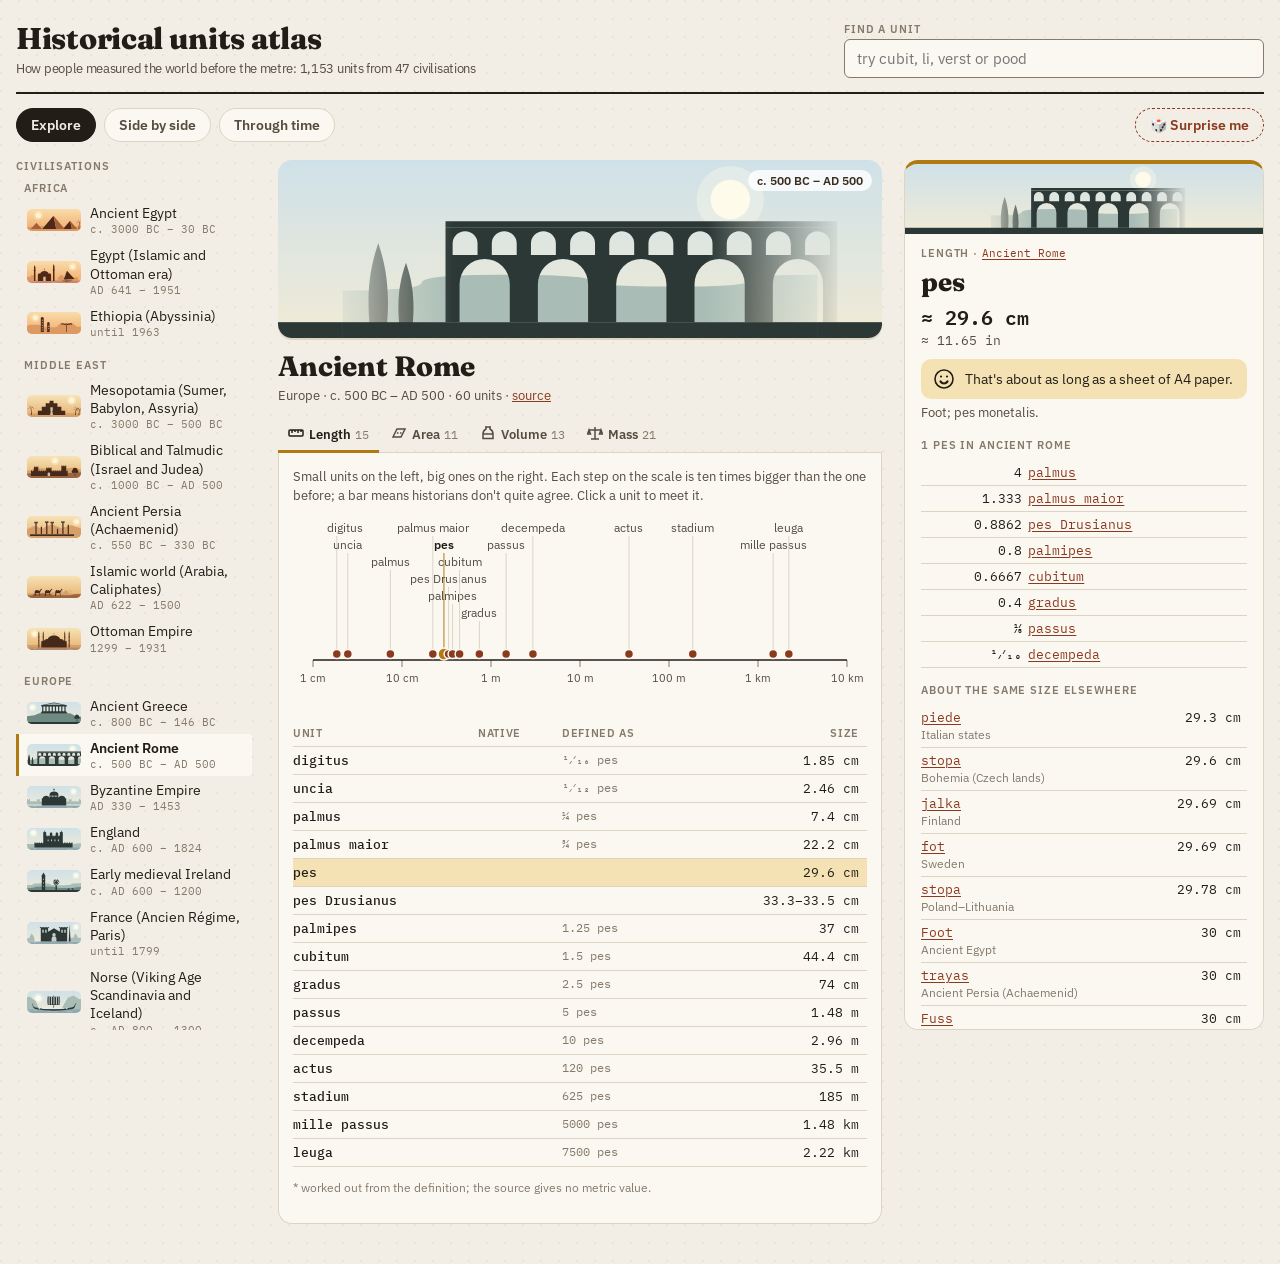
==== index.html @ 3087942d "Initial" ====
<!doctype html>
<html lang="en">
<head>
<meta charset="utf-8">
<meta name="viewport" content="width=device-width, initial-scale=1, viewport-fit=cover">
<title>Historical Units Atlas</title>
<link rel="preconnect" href="https://fonts.googleapis.com">
<link rel="stylesheet" href="https://fonts.googleapis.com/css2?family=IBM+Plex+Mono:wght@400;500&family=IBM+Plex+Sans:wght@400;500;600&family=IBM+Plex+Serif:ital,wght@0,500;0,600;1,400&family=Fraunces:opsz,wght@9..144,600;9..144,800&family=Noto+Sans+Cuneiform&family=Noto+Sans+Old+Persian&family=Noto+Sans+Coptic&display=swap">
<style>
/* A surveyor's ledger: civilisations on the left, their measures in the middle, one measure on the right. */
:root {
  --paper: #f2eee5;      /* ledger paper */
  --sheet: #fbf8f2;
  --ink: #221d17;
  --ink-2: #554c40;
  --ink-3: #857a6b;
  --rule: #ddd4c4;
  --accent: #8c3a1f;     /* iron-gall red-brown for links and dots */
  --accent-soft: #f2dfd3;
  --gold: #b07a12;       /* selection */
  --gold-soft: #f4e2b4;
  --font-display: "Fraunces", "IBM Plex Serif", Georgia, serif;
  --font-body: "IBM Plex Sans", system-ui, -apple-system, "Segoe UI", sans-serif;
  --font-data: "IBM Plex Mono", ui-monospace, Menlo, monospace;
  --font-native: "IBM Plex Serif", "Noto Sans Cuneiform", "Noto Sans Old Persian", "Noto Sans Coptic", "Noto Serif", serif;
}
@media (prefers-color-scheme: dark) {
  :root:not([data-theme="light"]) {
    --paper: #16130f; --sheet: #1f1b16; --ink: #ede6da; --ink-2: #bdb2a1; --ink-3: #8c8273;
    --rule: #352e26; --accent: #e08a62; --accent-soft: #3d2419; --gold: #e6b44a; --gold-soft: #4a3812;
    color-scheme: dark;
  }
}
:root[data-theme="dark"] {
  --paper: #16130f; --sheet: #1f1b16; --ink: #ede6da; --ink-2: #bdb2a1; --ink-3: #8c8273;
  --rule: #352e26; --accent: #e08a62; --accent-soft: #3d2419; --gold: #e6b44a; --gold-soft: #4a3812;
  color-scheme: dark;
}
* { box-sizing: border-box; }
body { margin: 0; background: var(--paper); color: var(--ink); font: 14px/1.5 var(--font-body); }
.wrap { padding-left: max(16px, env(safe-area-inset-left, 0px)); padding-right: max(16px, env(safe-area-inset-right, 0px)); padding-block: 18px 40px; max-width: 1500px; margin: 0 auto; }
header.top { display: flex; flex-wrap: wrap; gap: 12px 24px; align-items: end; justify-content: space-between; padding-bottom: 14px; border-bottom: 2px solid var(--ink); }
h1 { font: 600 30px/1.1 var(--font-display); margin: 0; }
h1 small { display: block; font: 400 13px/1.4 var(--font-body); color: var(--ink-2); margin-top: 5px; }
.search { position: relative; flex: 1 1 280px; max-width: 420px; }
.search input { width: 100%; font: 15px var(--font-body); padding: 9px 12px; border: 1.5px solid var(--ink-3); border-radius: 6px; background: var(--sheet); color: var(--ink); }
input:focus-visible, button:focus-visible, select:focus-visible, a:focus-visible { outline: 2px solid var(--accent); outline-offset: 2px; }
.results { position: absolute; left: 0; right: 0; top: calc(100% + 4px); background: var(--sheet); border: 1px solid var(--rule); border-radius: 6px; box-shadow: 0 8px 24px rgb(0 0 0 / .15); max-height: 380px; overflow: auto; z-index: 40; }
.results button { display: flex; gap: 10px; justify-content: space-between; width: 100%; text-align: left; border: 0; background: none; color: var(--ink); padding: 7px 12px; font: 14px var(--font-body); cursor: pointer; }
.results button:hover, .results button.on { background: var(--accent-soft); }
.results .q { color: var(--ink-3); font-size: 12px; white-space: nowrap; }
.label { font: 600 11px/1.2 var(--font-body); letter-spacing: .08em; text-transform: uppercase; color: var(--ink-3); margin: 0 0 8px; }
.views { display: flex; gap: 4px; margin-top: 14px; border-bottom: 1px solid var(--rule); flex-wrap: wrap; }
.views button, .qtabs button { border: 0; background: none; color: var(--ink-2); font: 600 14px var(--font-body); padding: 9px 12px; cursor: pointer; border-bottom: 3px solid transparent; margin-bottom: -1px; }
.views button.on, .qtabs button.on { color: var(--ink); border-bottom-color: var(--gold); }
.qtabs { display: flex; gap: 2px; border-bottom: 1px solid var(--rule); margin: 12px 0 0; flex-wrap: wrap; }
.qtabs button { font-size: 13px; padding: 7px 10px; }
.qtabs .n { color: var(--ink-3); font: 12px var(--font-data); margin-left: 4px; }
.qtabs button:disabled { color: var(--rule); cursor: default; }
.grid { display: grid; grid-template-columns: 240px minmax(0, 1fr) 360px; gap: 22px; margin-top: 18px; align-items: start; }
@media (max-width: 1180px) { .grid { grid-template-columns: 200px minmax(0, 1fr) 310px; gap: 16px; } }
@media (max-width: 960px) { .grid { grid-template-columns: 200px minmax(0, 1fr); } .detail { grid-column: 1 / -1; } }
@media (max-width: 760px) { .grid { grid-template-columns: minmax(0, 1fr); } }
/* civilisation list */
nav.civs { position: sticky; top: max(12px, env(safe-area-inset-top, 0px)); max-height: calc(100vh - 30px); overflow: auto; padding-right: 4px; }
.civs .rg { font: 600 11px var(--font-body); letter-spacing: .08em; text-transform: uppercase; color: var(--ink-3); margin: 14px 0 4px 8px; }
.civs .rg:first-child { margin-top: 0; }
.civs button { display: block; width: 100%; text-align: left; border: 0; border-left: 3px solid transparent; background: none; color: var(--ink); padding: 4px 8px; font: 14px/1.3 var(--font-body); cursor: pointer; border-radius: 0 4px 4px 0; }
.civs button:hover { background: var(--sheet); }
.civs button.on { border-left-color: var(--gold); background: var(--sheet); font-weight: 600; }
.civs .p { display: block; font: 11px var(--font-data); color: var(--ink-3); font-weight: 400; }
.csel { display: none; width: 100%; font: 16px var(--font-body); padding: 10px 12px; border: 1.5px solid var(--ink-3); border-radius: 6px; background: var(--sheet); color: var(--ink); }
main { min-width: 0; }
.chead h2 { font: 600 28px/1.15 var(--font-display); margin: 0; text-wrap: balance; }
.chead .meta { color: var(--ink-2); font-size: 13px; margin: 4px 0 0; }
.chead .note { color: var(--ink-2); font-size: 13px; margin: 6px 0 0; max-width: 75ch; }
.chead a, .detail a { color: var(--accent); }
.panel { background: var(--sheet); border: 1px solid var(--rule); border-top: 0; border-radius: 0 0 8px 8px; padding: 14px; }
.hint { color: var(--ink-2); font-size: 13px; margin: 0 0 10px; max-width: 75ch; }
.box { overflow-x: auto; }
svg text { font-family: var(--font-body); }
.tip { position: fixed; pointer-events: none; background: var(--ink); color: var(--paper); font: 12px/1.4 var(--font-body); padding: 6px 9px; border-radius: 5px; z-index: 50; max-width: 280px; }
.tip b { font-family: var(--font-data); font-weight: 500; }
table.list { width: 100%; border-collapse: collapse; margin-top: 14px; font-size: 13px; }
table.list th { text-align: left; font: 600 11px var(--font-body); letter-spacing: .06em; text-transform: uppercase; color: var(--ink-3); padding: 6px 8px 6px 0; border-bottom: 1px solid var(--rule); }
table.list td { padding: 5px 8px 5px 0; border-bottom: 1px solid var(--rule); vertical-align: top; }
table.list tr { cursor: pointer; }
table.list tr:hover td { background: var(--accent-soft); }
table.list tr.sel td { background: var(--gold-soft); }
table.list .nm { font: 500 13px var(--font-data); white-space: nowrap; }
table.list .nat { font-family: var(--font-native); color: var(--ink-2); }
table.list .num { font: 13px var(--font-data); font-variant-numeric: tabular-nums; text-align: right; white-space: nowrap; }
table.list .df { color: var(--ink-3); font: 12px var(--font-data); }
@media (max-width: 760px) { table.list .hide-s { display: none; } }
.presets { display: flex; flex-wrap: wrap; gap: 6px; margin-bottom: 10px; }
.btn { border: 1px solid var(--rule); background: var(--paper); color: var(--ink); font: 500 13px var(--font-body); padding: 6px 10px; border-radius: 5px; cursor: pointer; }
.btn:hover { border-color: var(--ink-3); }
.btn.on { border-color: var(--gold); background: var(--gold-soft); }
/* detail */
.detail { position: sticky; top: max(12px, env(safe-area-inset-top, 0px)); background: var(--sheet); border: 1px solid var(--rule); border-top: 4px solid var(--gold); border-radius: 8px; padding: 16px; min-width: 0; max-height: calc(100vh - 30px); overflow: auto; }
@media (max-width: 960px) { .detail { position: static; max-height: none; } }
.detail h3 { font: 600 26px/1.15 var(--font-display); margin: 0 0 2px; overflow-wrap: anywhere; }
.detail .native { font: 20px/1.4 var(--font-native); color: var(--ink-2); margin: 0 0 6px; overflow-wrap: anywhere; }
.detail .def { font: 14px/1.5 var(--font-data); background: var(--paper); border-radius: 5px; padding: 8px 10px; margin: 10px 0; overflow-wrap: anywhere; }
.detail .val { font: 600 20px/1.3 var(--font-data); margin: 6px 0 2px; }
.detail .eq { color: var(--ink-2); font: 13px var(--font-data); margin: 0; }
.detail section { margin-top: 16px; }
.detail p { margin: 0 0 8px; }
.u { color: var(--accent); cursor: pointer; text-decoration: underline; text-decoration-thickness: 1px; text-underline-offset: 2px; font-family: var(--font-data); background: none; border: 0; padding: 0; font-size: inherit; }
.comment { color: var(--ink-2); font-size: 13px; }
.warn { color: var(--ink-2); font-size: 13px; border-left: 3px solid var(--gold); padding-left: 8px; }
table.rel { width: 100%; border-collapse: collapse; font: 13px var(--font-data); font-variant-numeric: tabular-nums; }
table.rel td { padding: 4px 6px 4px 0; border-bottom: 1px solid var(--rule); vertical-align: top; overflow-wrap: anywhere; }
table.rel td.r { text-align: right; white-space: nowrap; }
table.rel .civ { color: var(--ink-3); font: 12px var(--font-body); }
.vbar { height: 6px; background: var(--accent); border-radius: 3px; opacity: .75; }
.src { color: var(--ink-3); font-size: 12px; }
.qsmall { color: var(--ink-3); font-weight: 400; }
.sheetclose { display: none; }
@media (max-width: 760px) {
  h1 { font-size: 25px; }
  nav.civs { position: static; max-height: none; overflow: visible; }
  nav.civs #clist { display: none; }
  .csel { display: block; }
  .search input { font-size: 16px; }
  .detail { position: fixed; left: 0; right: 0; bottom: 0; top: max(48px, calc(env(safe-area-inset-top, 0px) + 40px)); z-index: 30; max-height: none; border-radius: 14px 14px 0 0; padding: 56px 16px calc(24px + env(safe-area-inset-bottom, 0px)); transform: translateY(105%); transition: transform .22s ease-out; box-shadow: 0 -10px 30px rgb(0 0 0 / .25); overscroll-behavior: contain; visibility: hidden; }
  body.sheet .detail { transform: none; visibility: visible; }
  .sheetclose { position: fixed; z-index: 31; right: 14px; top: calc(max(48px, calc(env(safe-area-inset-top, 0px) + 40px)) + 12px); }
  body.sheet .sheetclose { display: block; }
  body.sheet { overflow: hidden; }
  body.sheet::before { content: ""; position: fixed; inset: 0; background: rgb(0 0 0 / .35); z-index: 29; }
}
/* friendlier look */
h1 { font-weight: 800; letter-spacing: -.01em; }
.chead h2 { font-weight: 800; }
.detail h3 { font-family: var(--font-display); font-weight: 800; }
.banner { position: relative; height: 178px; border-radius: 14px; overflow: hidden; margin-bottom: 12px; box-shadow: 0 2px 0 var(--rule); }
.banner svg { position: absolute; inset: 0; width: 100%; height: 100%; display: block; }
.banner .era { position: absolute; right: 10px; top: 10px; background: rgb(255 255 255 / .82); color: #3a2e22; font: 600 12px var(--font-body); padding: 3px 9px; border-radius: 99px; }
@media (max-width: 760px) { .banner { height: 130px; } }
.civs button { display: grid; grid-template-columns: 54px minmax(0, 1fr); gap: 9px; align-items: center; padding: 5px 8px; }
.civs .thumb { width: 54px; height: 22px; border-radius: 5px; overflow: hidden; display: block; }
.civs .thumb svg { width: 100%; height: 100%; display: block; }
.dscene { height: 70px; margin: -16px -16px 12px; border-radius: 4px 4px 0 0; overflow: hidden; }
.dscene svg { width: 100%; height: 100%; display: block; }
@media (max-width: 760px) { .dscene { margin-top: -56px; height: 80px; } }
.fun { display: flex; gap: 10px; align-items: center; background: var(--gold-soft); color: var(--ink); border-radius: 10px; padding: 9px 12px; margin: 10px 0 4px; font-size: 14px; }
.fun svg { flex: none; }
.qtabs button svg { vertical-align: -2px; margin-right: 5px; }
.btn, .views button { border-radius: 99px; }
.views { border-bottom: 0; gap: 8px; }
.views button { border: 1.5px solid var(--rule); background: var(--sheet); margin: 0; padding: 7px 14px; }
.views button.on { background: var(--ink); color: var(--paper); border-color: var(--ink); }
.views .surprise { margin-left: auto; border: 1.5px dashed var(--accent); color: var(--accent); background: none; font: 600 14px var(--font-body); padding: 7px 14px; border-radius: 99px; cursor: pointer; }
.views .surprise:hover { background: var(--accent-soft); }
.panel { border-radius: 0 0 14px 14px; }
.detail { border-radius: 14px; }
body { background-image: radial-gradient(circle at 1px 1px, rgb(120 100 70 / .07) 1px, transparent 0); background-size: 18px 18px; }
@media (prefers-reduced-motion: reduce) { * { transition: none !important; } }
</style>
</head>
<body>
<div class="wrap">
  <header class="top">
    <h1>Historical units atlas<small id="sub"></small></h1>
    <div class="search">
      <label class="label" for="q">Find a unit</label>
      <input id="q" type="search" placeholder="try cubit, li, verst or pood" autocomplete="off">
      <div class="results" id="results" hidden></div>
    </div>
  </header>

  <div class="views" role="tablist">
    <button id="v-civ" class="on" role="tab" aria-selected="true">Explore</button>
    <button id="v-cmp" role="tab" aria-selected="false">Side by side</button>
    <button id="v-time" role="tab" aria-selected="false">Through time</button>
    <button class="surprise" id="surprise">🎲 Surprise me</button>
  </div>

  <div class="grid">
    <nav class="civs" aria-label="Civilisations">
      <p class="label">Civilisations</p>
      <select id="csel" class="csel" aria-label="Civilisation"></select>
      <div id="clist"></div>
    </nav>

    <main>
      <div id="main"></div>
    </main>

    <aside class="detail" id="detail" aria-live="polite"></aside>
    <button class="btn sheetclose" id="sheetclose" aria-label="Close">✕ Close</button>
  </div>
</div>
<div class="tip" id="tip" hidden></div>

<script>/*
 * Scenes: one small landscape per civilisation, all in the same style.
 * A 240×90 picture: a two-colour sky, a sun or moon, a far layer, a middle layer and a dark
 * foreground silhouette, coloured by region. Shapes come from the helpers below.
 */
(function (root) {
  "use strict";
  const PAL = {
    "Africa":         { s1: "#f9dcaa", s2: "#f1ab6c", sun: "#fff3d2", far: "#dc9a62", mid: "#a5603a", near: "#4f2817", hi: "#fbe3b8", water: "#c9876a" },
    "Middle East":    { s1: "#f6e3b6", s2: "#e8b06f", sun: "#fff6da", far: "#d5a06a", mid: "#9a6640", near: "#45291b", hi: "#f8e6c1", water: "#b58a6c" },
    "Europe":         { s1: "#cfe1e8", s2: "#f1ebd6", sun: "#fffbea", far: "#a9bdb6", mid: "#6f8a83", near: "#2c3836", hi: "#eef3ec", water: "#8eaab0" },
    "South Asia":     { s1: "#ffdca2", s2: "#f39b62", sun: "#fff1cc", far: "#d98a59", mid: "#a5512f", near: "#4e1d16", hi: "#ffe6bb", water: "#cf8a6c" },
    "East Asia":      { s1: "#f7dcd0", s2: "#e7a796", sun: "#fff3ea", far: "#c79a92", mid: "#8e5f5e", near: "#352227", hi: "#f9e4dc", water: "#b98f8f" },
    "Southeast Asia": { s1: "#d9eccf", s2: "#f3d39b", sun: "#fff8de", far: "#a6c19a", mid: "#5f8462", near: "#22362a", hi: "#eef4dc", water: "#8db2a0" },
    "Americas":       { s1: "#c2e4df", s2: "#f2d29f", sun: "#fffbea", far: "#c7a07a", mid: "#8a5a3d", near: "#38261d", hi: "#f3e7cd", water: "#8fb8b0" },
  };

  // ---------------------------------------------------------------- shape helpers (path data)
  const f = n => Math.round(n * 10) / 10;
  const R = (x, y, w, h) => `M${f(x)} ${f(y)}h${f(w)}v${f(h)}h${f(-w)}z`;
  const P = (...p) => "M" + p.reduce((a, v, i) => a + (i % 2 ? " " : (i ? "L" : "")) + f(v), "") + "Z";
  const dome = (cx, base, r, hk = 1) => `M${f(cx - r)} ${f(base)}C${f(cx - r)} ${f(base - r * 1.1 * hk)} ${f(cx + r)} ${f(base - r * 1.1 * hk)} ${f(cx + r)} ${f(base)}Z`;
  const onion = (cx, base, w, h) => `M${f(cx - w / 2)} ${f(base)}C${f(cx - w * .75)} ${f(base - h * .45)} ${f(cx - w * .1)} ${f(base - h * .6)} ${f(cx)} ${f(base - h)}C${f(cx + w * .1)} ${f(base - h * .6)} ${f(cx + w * .75)} ${f(base - h * .45)} ${f(cx + w / 2)} ${f(base)}Z`;
  const circ = (cx, cy, r) => `M${f(cx - r)} ${f(cy)}a${f(r)} ${f(r)} 0 1 0 ${f(2 * r)} 0a${f(r)} ${f(r)} 0 1 0 ${f(-2 * r)} 0Z`;
  const ell = (cx, cy, rx, ry) => `M${f(cx - rx)} ${f(cy)}a${f(rx)} ${f(ry)} 0 1 0 ${f(2 * rx)} 0a${f(rx)} ${f(ry)} 0 1 0 ${f(-2 * rx)} 0Z`;
  const spire = (cx, base, w, h) => P(cx - w / 2, base, cx, base - h, cx + w / 2, base);
  const cypress = (x, b, h, w = 7) => `M${f(x - w / 2)} ${f(b)}C${f(x - w * .7)} ${f(b - h * .55)} ${f(x - w * .2)} ${f(b - h * .85)} ${f(x)} ${f(b - h)}C${f(x + w * .2)} ${f(b - h * .85)} ${f(x + w * .7)} ${f(b - h * .55)} ${f(x + w / 2)} ${f(b)}Z`;
  const pine = (x, b, h, w = 14) => [0, 1, 2].map(k => P(x - w / 2 * (1 - k * .22), b - h * k * .28, x, b - h * (.42 + k * .29), x + w / 2 * (1 - k * .22), b - h * k * .28)).join("") + R(x - 1, b - 2, 2, 3);
  const tree = (x, b, h, r) => R(x - 1.2, b - h + r, 2.4, h - r) + circ(x, b - h + r * .2, r) + circ(x - r * .7, b - h + r * .7, r * .7) + circ(x + r * .7, b - h + r * .7, r * .7);
  const leaf = (x0, y0, x1, y1, k = .22) => {
    const mx = (x0 + x1) / 2, my = (y0 + y1) / 2, nx = -(y1 - y0) * k, ny = (x1 - x0) * k;
    return `M${f(x0)} ${f(y0)}Q${f(mx + nx)} ${f(my + ny)} ${f(x1)} ${f(y1)}Q${f(mx + nx * .2)} ${f(my + ny * .2)} ${f(x0)} ${f(y0)}Z`;
  };
  const palm = (x, b, h, lean = 3) => {
    const tx = x + lean, ty = b - h;
    let d = `M${f(x - 1.6)} ${f(b)}Q${f(x + lean * .2 - 1)} ${f(b - h / 2)} ${f(tx - .8)} ${f(ty)}L${f(tx + .8)} ${f(ty)}Q${f(x + lean * .2 + 1)} ${f(b - h / 2)} ${f(x + 1.6)} ${f(b)}Z`;
    for (const [dx, dy] of [[-15, 6], [-13, -3], [-6, -8], [6, -8], [13, -3], [15, 6], [3, 9]]) d += leaf(tx, ty, tx + dx, ty + dy, dy > 4 ? -.2 : .2);
    return d;
  };
  const crenel = (x, y, w, n, h = 3) => { let d = ""; const s = w / (2 * n - 1); for (let i = 0; i < n; i++) d += R(x + i * 2 * s, y - h, s, h); return d; };
  const arches = (x, y, w, h, n, r) => {  // a solid block with n round-headed openings (use evenodd)
    let d = R(x, y, w, h); const s = w / n;
    for (let i = 0; i < n; i++) { const a = x + i * s + s * .18, bw = s * .64, top = y + h - (h - (r || bw / 2)) * .0; d += `M${f(a)} ${f(y + h)}V${f(y + Math.max(h * .32, bw / 2 + 2))}A${f(bw / 2)} ${f(bw / 2)} 0 0 1 ${f(a + bw)} ${f(y + Math.max(h * .32, bw / 2 + 2))}V${f(y + h)}Z`; }
    return d;
  };
  const hills = (pts, bottom = 90) => {   // smooth line through points from x=0 to 240
    let d = `M0 ${bottom}L${f(pts[0][0])} ${f(pts[0][1])}`;
    for (let i = 1; i < pts.length; i++) { const [x0, y0] = pts[i - 1], [x1, y1] = pts[i]; d += `Q${f(x0 + (x1 - x0) / 2)} ${f(y0)} ${f((x0 + x1) / 2)} ${f((y0 + y1) / 2)}T${f(x1)} ${f(y1)}`; }
    return d + `L240 ${bottom}Z`;
  };
  const peaks = (pts, bottom = 90) => "M0 " + bottom + pts.map(p => `L${f(p[0])} ${f(p[1])}`).join("") + `L240 ${bottom}Z`;
  const waves = (y, n = 5, x0 = 10, x1 = 230) => { let d = ""; for (let i = 0; i < n; i++) { const x = x0 + (x1 - x0) * ((i * 37) % 100) / 100, yy = y + (i % 3) * 2.5; d += R(x, yy, 14 + (i % 3) * 5, .9); } return d; };
  const crescent = (cx, cy, r) => `M${f(cx)} ${f(cy - r)}A${f(r)} ${f(r)} 0 1 0 ${f(cx)} ${f(cy + r)}A${f(r * .78)} ${f(r * .78)} 0 1 1 ${f(cx)} ${f(cy - r)}Z`;
  const pyramid = (cx, b, w, h) => [P(cx - w / 2, b, cx, b - h, cx + w * .12, b), P(cx, b - h, cx + w / 2, b, cx + w * .12, b)];
  const camel = (x, b, s = 1) => {
    const t = (dx, dy) => `${f(x + dx * s)} ${f(b - dy * s)}`;
    return `M${t(0, 0)}L${t(1.5, 11)}Q${t(-1, 14)} ${t(2, 17)}Q${t(5, 23)} ${t(9, 19)}Q${t(12, 22)} ${t(15, 18)}L${t(18, 18)}Q${t(21, 24)} ${t(23, 25)}L${t(26, 23)}L${t(23, 21)}Q${t(21, 17)} ${t(19, 13)}L${t(18, 11)}L${t(19, 0)}L${t(17.5, 0)}L${t(16, 10)}L${t(5, 10)}L${t(3.5, 0)}Z`;
  };
  const llama = (x, b, s = 1) => {
    const t = (dx, dy) => `${f(x + dx * s)} ${f(b - dy * s)}`;
    return `M${t(0, 0)}L${t(1, 9)}Q${t(-1, 12)} ${t(2, 14)}L${t(12, 14)}L${t(13, 24)}L${t(12.5, 27)}L${t(14, 25.5)}L${t(15, 27.5)}L${t(15.5, 25)}L${t(18, 23)}L${t(17.5, 21.5)}L${t(15, 21)}L${t(15, 11)}L${t(14, 0)}L${t(12.6, 0)}L${t(12, 8)}L${t(3, 8)}L${t(1.6, 0)}Z`;
  };
  const sheep = (x, b) => ell(x, b - 3.5, 4.5, 3) + R(x - 3, b - 2, 1, 2) + R(x + 2, b - 2, 1, 2);
  const hut = (x, b, w, h, roof) => R(x, b - h, w, h) + P(x - roof, b - h, x + w / 2, b - h - w * .55, x + w + roof, b - h);
  const gable = (x, b, w, h) => R(x, b - h, w, h) + P(x, b - h, x + w / 2, b - h - w * .7, x + w, b - h);
  const stepGable = (x, b, w, h) => { let d = R(x, b - h, w, h); const st = 3; for (let i = 1; i <= st; i++) d += R(x + i * w / (2 * st + 1), b - h - i * 3.2, w - 2 * i * w / (2 * st + 1), 3.3); return d; };
  const stupa = (cx, b, w, h) => R(cx - w / 2, b - h * .18, w, h * .18) + `M${f(cx - w * .42)} ${f(b - h * .18)}C${f(cx - w * .42)} ${f(b - h * .62)} ${f(cx + w * .42)} ${f(b - h * .62)} ${f(cx + w * .42)} ${f(b - h * .18)}Z` + spire(cx, b - h * .5, w * .22, h * .5);
  const pagodaRoof = (cx, y, w, t = 4) => `M${f(cx - w / 2 - 3)} ${f(y - 1.5)}Q${f(cx - w / 2)} ${f(y)} ${f(cx - w / 2 + 2)} ${f(y)}L${f(cx + w / 2 - 2)} ${f(y)}Q${f(cx + w / 2)} ${f(y)} ${f(cx + w / 2 + 3)} ${f(y - 1.5)}L${f(cx + w * .32)} ${f(y - t)}L${f(cx - w * .32)} ${f(y - t)}Z`;
  const pagoda = (cx, b, w, n, story) => { let d = "", y = b, ww = w; for (let i = 0; i < n; i++) { d += R(cx - ww * .32, y - story, ww * .64, story) + pagodaRoof(cx, y - story + 1.5, ww, 4); y -= story + 2.5; ww *= .86; } return d + spire(cx, y + 2, 2.5, 12); };
  const sail = (x, top, w, h) => `M${f(x)} ${f(top)}Q${f(x + w / 2)} ${f(top + 3)} ${f(x + w)} ${f(top)}Q${f(x + w + 2)} ${f(top + h / 2)} ${f(x + w)} ${f(top + h)}Q${f(x + w / 2)} ${f(top + h + 3)} ${f(x)} ${f(top + h)}Q${f(x - 2)} ${f(top + h / 2)} ${f(x)} ${f(top)}Z`;

  // ---------------------------------------------------------------- the scenes
  // each returns { sun: [x, y, r] | null, moon: [x,y,r], ground: false to skip, far, mid, near, hi, water: y }
  const S = {
    egypt: () => ({ sun: [56, 26, 11], far: hills([[0, 74], [70, 70], [150, 75], [240, 71]]), mid: pyramid(48, 82, 46, 26).join(""),
      near: pyramid(118, 82, 92, 54)[0] + pyramid(186, 82, 58, 34)[0] + palm(222, 82, 30, 2), nearShade: pyramid(118, 82, 92, 54)[1] + pyramid(186, 82, 58, 34)[1] }),
    egypt_modern: () => ({ sun: [196, 24, 10], water: 80, far: R(0, 64, 30, 16) + R(26, 58, 14, 22) + dome(150, 66, 9) + R(136, 66, 40, 14) + R(178, 60, 12, 20) + R(188, 66, 30, 14),
      near: R(54, 56, 54, 26) + dome(81, 56, 18) + R(80, 31, 2, 7) + dome(60, 56, 6) + dome(102, 56, 6) + R(38, 26, 6, 56) + spire(41, 26, 6, 10) + R(36, 38, 10, 2) + R(116, 22, 6, 60) + spire(119, 22, 6, 11) + R(114, 36, 10, 2)
        + `M150 81Q172 88 198 80Z` + R(172, 42, 1.4, 39) + P(173, 40, 204, 74, 160, 76), hi: R(76, 64, 10, 18) + waves(84, 4, 20, 140) }),
    ethiopia: () => ({ sun: [44, 24, 10], far: peaks([[0, 64], [20, 52], [60, 52], [74, 62], [130, 62], [146, 46], [196, 46], [214, 60], [240, 60]]),
      near: `M66 82V24Q72 16 78 24V82Z` + `M92 82V44Q97 38 102 44V82Z` + R(170, 50, 2.6, 32) + `M150 52Q170 38 194 52Q172 47 150 52Z` + ell(172, 49, 23, 4.2),
      hi: [32, 42, 52, 62, 72].map(y => R(70, y, 4, 4)).join("") + R(95, 56, 4, 4) + R(95, 66, 4, 4) }),
    mesopotamia: () => ({ sun: [192, 22, 11], far: hills([[0, 76], [120, 73], [240, 76]]),
      near: R(54, 64, 112, 18) + R(70, 48, 80, 16) + R(86, 34, 48, 14) + R(102, 24, 16, 10) + palm(28, 82, 32, -3) + palm(208, 82, 28, 3) + palm(222, 82, 22, 2),
      hi: P(104, 82, 116, 82, 113, 64, 107, 64) + R(105, 50, 10, 14) }),
    hebrew: () => ({ sun: [124, 20, 10], far: hills([[0, 60], [60, 50], [130, 58], [200, 48], [240, 56]]),
      mid: hills([[0, 72], [80, 64], [160, 70], [240, 66]]),
      near: R(26, 62, 150, 20) + crenel(26, 62, 150, 19) + R(38, 46, 18, 36) + crenel(38, 46, 18, 3) + R(150, 42, 20, 40) + crenel(150, 42, 20, 3) + R(88, 50, 22, 32) + crenel(88, 50, 22, 3)
        + tree(206, 82, 26, 10), hi: `M94 82V72A5 5 0 0 1 104 72V82Z` }),
    persia: () => ({ sun: [212, 24, 10], far: peaks([[0, 58], [40, 40], [70, 52], [110, 34], [150, 50], [190, 38], [240, 54]]),
      near: R(22, 74, 180, 8) + [44, 66, 88, 110, 132, 154, 176].map((x, i) => { const h = [44, 30, 46, 44, 22, 46, 38][i]; return R(x, 74 - h, 5, h) + (h > 40 ? R(x - 5, 74 - h - 4, 15, 4) + R(x - 3, 74 - h - 8, 3, 4) + R(x + 5, 74 - h - 8, 3, 4) : ""); }).join(""),
      hi: R(22, 76, 180, 1) }),
    islamic: () => ({ moon: [52, 22, 9], far: dome(170, 66, 8) + R(160, 66, 20, 6) + R(152, 56, 3, 16) + R(186, 58, 3, 14) + hills([[0, 72], [110, 68], [240, 73]]),
      mid: hills([[0, 80], [70, 72], [150, 79], [240, 74]]),
      near: camel(40, 82, 1.2) + camel(82, 82, 1.2) + camel(124, 82, 1.2) + R(60, 66, 26, .8) + R(102, 66, 26, .8) }),
    ottoman: () => ({ sun: [40, 24, 10], water: 80, far: hills([[0, 70], [120, 66], [240, 70]]),
      near: R(68, 54, 104, 26) + dome(120, 50, 26, .9) + R(94, 46, 52, 8) + dome(92, 56, 13) + dome(148, 56, 13) + dome(76, 58, 6) + dome(164, 58, 6) + R(119, 21, 2, 5)
        + [56, 74, 162, 180].map(x => R(x, 22, 4, 58) + spire(x + 2, 22, 4, 10) + R(x - 1.5, 36, 7, 1.6) + R(x - 1.5, 50, 7, 1.6)).join(""),
      hi: waves(84, 5) }),
    greece: () => ({ sun: [32, 22, 10], far: hills([[0, 70], [60, 62], [140, 66], [240, 60]]), mid: P(0, 90, 0, 60, 40, 54, 60, 46, 186, 46, 210, 58, 240, 62, 240, 90),
      near: R(66, 42, 108, 5) + R(70, 38, 100, 4) + [74, 87, 100, 113, 126, 139, 152, 165].map(x => R(x - 2.5, 18, 5, 20)).join("") + R(68, 13, 104, 5) + P(66, 13, 120, 2, 174, 13) + tree(214, 82, 24, 8) + R(0, 82, 240, 8),
      hi: P(80, 11.5, 120, 4.8, 160, 11.5) }),
    rome: () => ({ sun: [196, 20, 10], far: hills([[0, 66], [80, 58], [170, 64], [240, 58]]),
      near: arches(52, 34, 198, 14, 10) + arches(52, 48, 198, 34, 5), near2: R(52, 31, 198, 3) + cypress(18, 82, 40, 9) + cypress(32, 82, 30, 7) + R(0, 82, 240, 8), even: true }),
    byzantium: () => ({ sun: [200, 22, 9], water: 80, far: R(0, 64, 240, 12) + crenel(0, 64, 240, 30) + [10, 50, 180, 222].map(x => R(x, 56, 12, 20) + crenel(x, 56, 12, 2)).join(""),
      near: R(70, 50, 100, 30) + R(102, 34, 36, 16) + dome(120, 34, 18, .8) + dome(88, 50, 14, .9) + dome(152, 50, 14, .9) + R(119, 10, 2, 9) + R(116, 13, 8, 2),
      hi: [106, 112, 118, 124, 130].map(x => R(x, 39, 3, 6)).join("") + waves(84, 5) }),
    england: () => ({ sun: [36, 20, 10], water: 80, far: hills([[0, 66], [90, 60], [170, 66], [240, 62]]),
      near: R(80, 34, 72, 46) + crenel(80, 34, 72, 9) + [80, 148].map(x => R(x - 4, 22, 12, 58) + onion(x + 2, 22, 12, 10) + R(x + 1.5, 9, 1, 4)).join("") + [104, 128].map(x => R(x - 1, 24, 10, 10) + onion(x + 4, 24, 10, 8)).join("") + R(40, 62, 40, 18) + crenel(40, 62, 40, 5) + R(152, 62, 44, 18) + crenel(152, 62, 44, 5),
      hi: [94, 108, 122, 136].map(x => `M${x} 54v-6a2 2 0 0 1 4 0v6Z`).join("") + waves(84, 4) }),
    scotland: () => ({ sun: [200, 20, 9], far: peaks([[0, 54], [30, 40], [56, 50], [96, 30], [130, 48], [170, 36], [204, 50], [240, 42]]),
      mid: `M0 90V78L40 72L60 54L80 50L140 52L162 64L190 70L240 74V90Z`,
      near: R(70, 34, 66, 18) + crenel(70, 34, 66, 8) + R(84, 22, 18, 30) + crenel(84, 22, 18, 3) + R(120, 26, 12, 26) + spire(126, 26, 14, 10) + R(54, 44, 18, 8) + crenel(54, 44, 18, 3) + R(0, 82, 240, 8),
      hi: [90, 108].map(x => R(x, 40, 3, 5)).join("") }),
    wales: () => ({ sun: [38, 22, 9], water: 80, far: peaks([[0, 50], [30, 34], [50, 40], [80, 22], [104, 36], [140, 30], [180, 44], [240, 38]]),
      mid: hills([[0, 72], [100, 66], [240, 70]]),
      near: R(120, 52, 90, 28) + crenel(120, 52, 90, 11) + [116, 154, 200].map((x, i) => R(x, 36 - i % 2 * 6, 16, 44 + i % 2 * 6) + crenel(x, 36 - i % 2 * 6, 16, 3) + R(x + 6, 24 - i % 2 * 6, 4, 12 - 0)).join("") + sheep(40, 82) + sheep(60, 81) + sheep(80, 82),
      hi: waves(84, 4, 110, 230) }),
    ireland: () => ({ sun: [210, 22, 9], far: hills([[0, 62], [70, 54], [140, 62], [240, 54]]), mid: hills([[0, 74], [80, 68], [170, 74], [240, 70]]),
      near: R(70, 26, 14, 56) + spire(77, 26, 18, 16) + `M126 82V54h-10v-6h10v-10h6v10h10v6h-10v28Z` + `M129 38a12 12 0 1 0 0.1 0Zm0 4a8 8 0 1 1-0.1 0Z` + sheep(180, 82) + sheep(196, 81) + R(0, 82, 240, 8), even: true,
      hi: [36, 50, 64].map(y => R(75, y, 3, 5)).join("") }),
    france: () => ({ sun: [210, 20, 9], water: 80, far: R(0, 66, 40, 14) + gable(20, 80, 18, 20) + R(186, 64, 54, 16) + gable(200, 80, 16, 22),
      near: R(66, 24, 30, 56) + R(144, 24, 30, 56) + R(96, 40, 48, 40) + P(96, 40, 120, 26, 144, 40) + spire(184, 80, 8, 70) + R(62, 22, 38, 3) + R(140, 22, 38, 3) + crenel(64, 22, 34, 6, 2) + crenel(142, 22, 34, 6, 2),
      hi: circ(120, 52, 7) + `M110 80V68a10 10 0 0 1 20 0V80Z` + [72, 84, 150, 162].map(x => `M${x} 44v-10a3 3 0 0 1 6 0v10Z`).join("") + waves(84, 5) }),
    norse: () => ({ sun: [56, 30, 12], water: 74, far: P(0, 74, 0, 30, 20, 22, 44, 40, 60, 74) + P(150, 74, 176, 28, 200, 18, 224, 34, 240, 30, 240, 74),
      near: `M40 66Q120 84 196 66Q204 64 206 54Q210 48 214 52Q210 50 208 56Q206 70 196 74Q120 88 44 74Q34 70 32 58Q30 50 36 52Q32 52 34 58Q36 64 40 66Z` + R(118, 18, 2.4, 52) + sail(94, 22, 50, 34),
      hi: [96, 106, 116, 126, 136].map(x => R(x + 2, 24, 4, 31)).join("") + [60, 76, 92, 108, 124, 140, 156, 172].map(x => circ(x, 69 + Math.abs(118 - x) * .04, 3.4)).join("") + waves(80, 5) }),
    netherlands: () => ({ sun: [40, 22, 9], water: 80, far: hills([[0, 74], [240, 73]]),
      near: P(150, 42, 168, 42, 176, 80, 142, 80) + `M146 42Q159 28 172 42Z` + stepGable(20, 80, 20, 30) + stepGable(42, 80, 18, 34) + stepGable(62, 80, 20, 28) + stepGable(84, 80, 16, 32)
        + `M159 37L157 39L130 12L133 9Z` + `M161 37L163 39L190 12L187 9Z` + `M157 39L159 41L132 66L129 63Z` + `M163 39L161 41L188 66L191 63Z` + R(129, 60, 4, 4) + R(186, 60, 4, 4)
        + R(127, 9, 5, 5) + R(185, 9, 5, 5),
      hi: [24, 46, 66, 88].map(x => R(x + 5, 60, 6, 7)).join("") + `M154 80V70a5 5 0 0 1 10 0V80Z` + waves(84, 5) }),
    germany: () => ({ sun: [36, 20, 9], water: 80, far: hills([[0, 66], [100, 60], [240, 64]]),
      near: R(66, 34, 26, 46) + spire(79, 34, 24, 34) + R(126, 34, 26, 46) + spire(139, 34, 24, 34) + R(92, 48, 34, 32) + R(152, 52, 50, 28) + P(152, 52, 177, 40, 202, 52) + spire(196, 52, 6, 22)
        + [72, 84, 132, 144].map(x => spire(x, 12, 2.5, 9)).join(""),
      hi: [72, 84, 132, 144].map(x => `M${x - 3} 60v-12a3 3 0 0 1 6 0v12Z`).join("") + circ(109, 58, 5) + waves(84, 5) }),
    austria: () => ({ sun: [200, 20, 9], far: peaks([[0, 46], [30, 26], [60, 42], [100, 18], [140, 40], [180, 24], [220, 40], [240, 34]]),
      mid: hills([[0, 70], [100, 62], [240, 68]]),
      near: R(100, 46, 18, 36) + onion(109, 46, 16, 14) + R(108, 22, 2, 10) + onion(109, 26, 6, 6) + R(118, 56, 46, 26) + P(116, 56, 141, 44, 166, 56) + gable(40, 82, 22, 14) + gable(186, 82, 24, 16) + pine(214, 82, 26) + pine(26, 82, 22),
      hi: P(26, 30, 30, 26, 34, 30) + P(94, 24, 100, 18, 106, 24) + P(175, 28, 180, 24, 185, 28) + `M106 60v-7a3 3 0 0 1 6 0v7Z` }),
    hungary: () => ({ sun: [70, 52, 16], far: R(0, 74, 240, 4),
      near: R(146, 38, 3, 44) + `M118 26L190 44L190 47L118 29Z` + R(119, 29, 1.2, 30) + R(116, 59, 7, 7) + R(176, 72, 18, 10) + R(140, 74, 14, 8) + hut(20, 82, 46, 16, 4) + R(0, 82, 240, 8) + tree(224, 82, 30, 10),
      hi: R(28, 70, 6, 6) + R(48, 70, 6, 6) }),
    bohemia: () => ({ sun: [210, 20, 9], water: 80, far: [20, 46, 70, 150, 176].map((x, i) => R(x, 50 + i % 2 * 6, 12, 30) + spire(x + 6, 50 + i % 2 * 6, 12, 20 + i % 3 * 6)).join("") + hills([[0, 72], [240, 70]]),
      near: arches(-6, 58, 252, 22, 6), near2: R(-6, 54, 252, 4) + R(30, 22, 26, 58) + P(28, 22, 43, -2, 58, 22) + spire(30, 22, 4, 10) + spire(56, 22, 4, 10) + crenel(56, 54, 190, 26, 2), even: true,
      hi: `M37 46V36a6 6 0 0 1 12 0V46Z` + waves(85, 4) }),
    switzerland: () => ({ sun: [40, 20, 9], far: peaks([[0, 56], [40, 46], [80, 54], [118, 10], [128, 18], [160, 44], [200, 36], [240, 50]]),
      mid: hills([[0, 74], [120, 66], [240, 72]]),
      near: R(70, 60, 50, 22) + P(62, 62, 95, 44, 128, 62) + R(76, 66, 38, 2) + pine(150, 82, 30) + pine(166, 82, 24) + pine(30, 82, 26) + pine(44, 82, 20) + R(0, 82, 240, 8),
      hi: P(108, 26, 118, 10, 128, 18, 134, 28, 124, 24, 116, 30) + P(194, 40, 200, 36, 206, 40) + [80, 94, 106].map(x => R(x, 70, 6, 6)).join("") }),
    italy: () => ({ sun: [34, 22, 9], far: hills([[0, 70], [120, 62], [240, 68]]),
      near: `M100 82L108 18L134 20L128 82Z` + `M106.5 18L109 8L133 10L134 20Z` + R(150, 50, 60, 32) + dome(180, 50, 18, 1.1) + R(178, 26, 4, 6) + cypress(72, 82, 40, 9) + cypress(84, 82, 30, 7) + cypress(222, 82, 36, 8) + R(0, 82, 240, 8),
      hi: [30, 40, 50, 60, 70].map(y => `M${f(105.5 + (82 - y) * .03)} ${y}L${f(131.5 + (82 - y) * .03)} ${y + .8}L${f(131.4 + (82 - y) * .03)} ${y + 1.8}L${f(105.4 + (82 - y) * .03)} ${y + 1}Z`).join("") }),
    denmark: () => ({ sun: [40, 22, 9], water: 78, far: hills([[0, 72], [240, 70]]),
      near: R(70, 44, 110, 34) + [70, 106, 142, 176].map((x, i) => R(x - 4, 30 - i % 2 * 4, 12, 48) + spire(x + 2, 30 - i % 2 * 4, 12, 22 + i % 2 * 6)).join("") + spire(124, 44, 6, 30) + P(70, 44, 125, 36, 180, 44)
        + `M200 74Q212 78 226 74Z` + R(212, 52, 1, 22) + P(213, 54, 224, 70, 213, 70),
      hi: [84, 96, 154, 166].map(x => R(x, 54, 5, 8)).join("") + waves(83, 4) }),
    sweden: () => ({ sun: [200, 44, 12], water: 74, far: hills([[0, 62], [80, 54], [170, 60], [240, 56]]),
      near: hut(40, 74, 40, 20, 3) + R(44, 74, 32, 0) + hut(94, 74, 24, 14, 2) + [10, 20, 140, 154, 166, 222, 232].map((x, i) => pine(x, 74, 22 + (i % 3) * 8, 12)).join("") + R(0, 74, 130, 3),
      hi: [48, 64].map(x => R(x, 60, 6, 6)).join("") + R(40, 54, 40, 1.5) + R(102, 64, 6, 6) + waves(80, 5) }),
    finland: () => ({ moon: [200, 18, 8], water: 70, far: hills([[0, 62], [120, 58], [240, 62]]),
      near: `M30 72Q60 64 90 72Z` + [40, 50, 60, 72, 80].map((x, i) => pine(x, 70, 18 + i % 2 * 6, 10)).join("") + `M140 76Q180 66 226 76Z` + [150, 162, 174, 188, 200, 214].map((x, i) => pine(x, 74, 22 + i % 3 * 5, 11)).join(""),
      aurora: true, hi: waves(80, 6) }),
    russia: () => ({ sun: [36, 20, 9], far: hills([[0, 72], [240, 70]]),
      near: R(70, 54, 100, 28) + [[88, 54, 14, 18], [104, 54, 14, 24], [136, 54, 14, 24], [152, 54, 14, 18]].map(([x, b, w, h]) => R(x - w * .4, b - h, w * .8, h) + onion(x, b - h, w * 1.15, 14) + R(x - .6, b - h - 18, 1.2, 5)).join("")
        + R(113, 26, 14, 28) + spire(120, 26, 16, 18) + onion(120, 8, 6, 6) + R(0, 82, 240, 8) + tree(30, 82, 24, 9) + tree(210, 82, 26, 10),
      hi: [94, 110, 126, 142].map(x => `M${x} 76v-8a2.5 2.5 0 0 1 5 0v8Z`).join("") }),
    poland: () => ({ sun: [200, 20, 9], far: hills([[0, 70], [240, 68]]),
      near: R(70, 26, 18, 56) + spire(79, 26, 18, 18) + [70, 88].map(x => spire(x, 26, 4, 8)).join("") + R(92, 40, 18, 42) + P(90, 40, 101, 28, 112, 40) + R(110, 48, 40, 34) + P(110, 48, 130, 36, 150, 48)
        + R(150, 58, 70, 24) + [154, 168, 182, 196, 210].map(x => spire(x, 58, 6, 8)).join("") + R(0, 82, 240, 8),
      hi: [156, 170, 184, 198, 212].map(x => `M${x} 82v-10a4 4 0 0 1 8 0v10Z`).join("") + `M74 50v-8a5 5 0 0 1 10 0v8Z` }),
    romania: () => ({ moon: [40, 20, 8], far: [6, 20, 34, 172, 186, 200, 214, 228].map((x, i) => pine(x, 70, 20 + i % 3 * 6, 12)).join("") + hills([[0, 72], [240, 70]]),
      mid: `M60 90L80 60L96 52L148 52L160 64L176 90Z`,
      near: R(90, 34, 54, 20) + P(88, 34, 117, 22, 146, 34) + R(96, 18, 14, 18) + spire(103, 18, 16, 16) + R(128, 24, 12, 12) + spire(134, 24, 14, 12) + R(0, 82, 240, 8) + pine(200, 82, 28) + pine(214, 82, 22) + pine(30, 82, 26),
      hi: [100, 116, 132].map(x => R(x, 40, 4, 6)).join("") }),
    spain: () => ({ sun: [40, 20, 10], far: hills([[0, 70], [100, 66], [240, 70]]),
      mid: `M50 90L60 62L190 60L200 90Z`,
      near: R(80, 34, 70, 28) + crenel(80, 34, 70, 9) + R(70, 22, 18, 40) + spire(79, 22, 20, 18) + R(150, 28, 14, 34) + spire(157, 28, 16, 16) + R(120, 16, 22, 18) + crenel(120, 16, 22, 3) + tree(28, 82, 18, 8) + tree(212, 82, 18, 8) + R(0, 82, 240, 8),
      hi: [96, 110, 124].map(x => `M${x} 54v-8a3 3 0 0 1 6 0v8Z`).join("") }),
    portugal: () => ({ sun: [210, 20, 9], water: 72, far: hills([[0, 66], [60, 62], [120, 68]]),
      near: R(28, 30, 24, 46) + crenel(28, 30, 24, 4) + R(34, 18, 12, 12) + crenel(34, 18, 12, 2) + dome(40, 18, 4) + R(52, 54, 24, 22) + crenel(52, 54, 24, 4) + dome(28, 30, 4) + dome(52, 30, 4)
        + `M120 66Q168 80 212 64L206 72Q166 84 124 74Z` + R(142, 22, 1.5, 48) + R(168, 14, 1.5, 54) + R(192, 30, 1.5, 38) + sail(132, 26, 22, 16) + sail(156, 18, 26, 20) + sail(156, 42, 26, 14) + P(193, 32, 212, 60, 193, 60),
      hi: R(37, 40, 6, 8) + waves(80, 5) }),
    newspain: () => ({ sun: [200, 22, 10], far: peaks([[0, 60], [40, 48], [90, 58], [140, 44], [190, 56], [240, 50]]),
      near: R(70, 46, 70, 36) + P(66, 46, 105, 36, 144, 46) + R(84, 22, 40, 24) + `M84 22Q104 8 124 22Z` + R(103, 6, 2, 8) + R(100, 9, 8, 2) + R(140, 58, 40, 24)
        + `M206 82V44a4 4 0 0 1 8 0V82Zm-8-26V50a3 3 0 0 1 6 0v8h2v4h-8Zm16 4V54a3 3 0 0 1 6 0v10h-6Z` + R(0, 82, 240, 8),
      hi: [`M90 40v-8a4 4 0 0 1 8 0v8Z`, `M110 40v-8a4 4 0 0 1 8 0v8Z`, `M100 26v-6a4 4 0 0 1 8 0v6Z`, `M96 82V68a9 9 0 0 1 18 0V82Z`].join("") + [146, 158, 170].map(x => `M${x} 82v-10a3 3 0 0 1 6 0v10Z`).join("") }),
    india: () => ({ sun: [210, 20, 9], water: 80, far: hills([[0, 70], [240, 68]]),
      near: R(60, 64, 120, 16) + R(84, 40, 72, 24) + onion(120, 40, 40, 30) + R(119, 6, 2, 6) + onion(96, 40, 12, 10) + onion(144, 40, 12, 10)
        + [62, 178].map(x => R(x - 2.5, 20, 5, 44) + onion(x, 20, 8, 8) + R(x - 4, 32, 8, 1.5) + R(x - 4, 46, 8, 1.5)).join("") + palm(26, 80, 24, -2),
      hi: `M110 64V52a10 10 0 0 1 20 0V64Z` + `M92 62v-8a4 4 0 0 1 8 0v8Z` + `M140 62v-8a4 4 0 0 1 8 0v8Z` + R(118, 82, 4, 8) }),
    vedic: () => ({ sun: [56, 30, 16], water: 76, far: hills([[0, 66], [240, 64]]),
      near: R(120, 50, 70, 26) + `M136 50C136 30 146 10 155 2C164 10 174 30 174 50Z` + R(153, -2, 4, 6) + `M122 50C122 40 126 34 130 30C134 34 138 40 138 50Z` + `M172 50C172 40 176 34 180 30C184 34 188 40 188 50Z`
        + R(100, 68, 20, 8) + R(90, 72, 10, 4) + R(196, 68, 20, 8) + tree(30, 76, 26, 10),
      hi: [142, 150, 158, 166].map(x => R(x, 14 + Math.abs(155 - x) * .8, 1.2, 34)).join("") + `M150 76V62a5 5 0 0 1 10 0V76Z` + waves(82, 5, 10, 120) }),
    china: () => ({ sun: [200, 20, 9], far: peaks([[0, 56], [30, 40], [60, 52], [96, 34], [130, 50], [160, 40], [200, 54], [240, 44]]),
      mid: `M0 62L30 50L60 56L96 44L130 56L160 48L200 58L240 52L240 60L200 66L160 56L130 64L96 52L60 64L30 58L0 70Z` + [30, 96, 160].map(x => R(x - 4, 40 + (x === 96 ? -4 : 0), 8, 10)).join(""),
      near: pagoda(120, 82, 46, 6, 7) + tree(40, 82, 22, 9) + tree(204, 82, 18, 8) + R(0, 82, 240, 8),
      hi: [76, 66, 56].map((y, i) => R(117, y, 6, 4)).join("") }),
    korea: () => ({ sun: [42, 22, 9], far: hills([[0, 54], [50, 36], [100, 50], [150, 32], [200, 48], [240, 40]]),
      near: R(70, 58, 100, 24) + R(92, 46, 56, 12) + `M60 50Q72 52 80 46L160 46Q168 52 180 50L160 40L80 40Z` + R(98, 34, 44, 7) + `M74 36Q88 38 94 32L146 32Q152 38 166 36L148 26L92 26Z`
        + `M200 82C202 70 196 60 206 50C214 44 222 46 228 40Q220 52 212 54C206 60 210 72 206 82Z` + ell(214, 42, 12, 4) + ell(226, 38, 8, 3), even: true,
      hi: `M108 82V72a12 12 0 0 1 24 0V82Z` }),
    japan: () => ({ sun: [190, 26, 13], far: P(30, 82, 90, 30, 104, 26, 118, 30, 180, 82),
      near: R(40, 34, 4, 48) + R(80, 34, 4, 48) + `M28 28Q62 32 96 28L96 32Q62 36 28 32Z` + R(32, 40, 60, 3) + R(60, 34, 4, 6) + pagoda(160, 82, 30, 4, 8) + R(0, 82, 240, 8) + tree(212, 82, 20, 8),
      hi: P(84, 42.5, 90, 32, 97, 29, 104, 26, 111, 29, 118, 32, 124, 42.5, 114, 38, 104, 44, 94, 38) }),
    thailand: () => ({ sun: [44, 22, 9], water: 78, far: hills([[0, 68], [240, 66]]),
      near: `M104 78C104 56 112 30 120 4C128 30 136 56 136 78Z` + R(98, 70, 44, 8) + `M84 78C84 66 88 56 92 48C96 56 100 66 100 78Z` + `M140 78C140 66 144 56 148 48C152 56 156 66 156 78Z` + palm(30, 78, 30, -2) + palm(208, 78, 34, 3)
        + `M170 82Q192 88 222 80L224 76Q196 84 172 80Z`,
      hi: [30, 44, 58].map(y => R(108 + (y - 30) * .05, y, 24 - (58 - y) * .2, 1.4)).join("") + waves(84, 4) }),
    vietnam: () => ({ sun: [200, 20, 9], water: 70, far: `M20 70C16 40 30 26 40 28C52 30 54 50 50 70Z` + `M60 70C58 50 66 40 74 42C82 44 84 56 80 70Z` + `M150 70C146 36 160 20 172 24C184 28 184 50 180 70Z` + `M196 70C194 54 200 46 208 48C216 50 216 62 214 70Z`,
      mid: `M100 70C98 58 104 50 110 52C116 54 118 62 116 70Z`,
      near: `M60 78Q110 90 160 78L154 84Q110 92 66 84Z` + P(96, 66, 108, 58, 120, 66) + `M102 66h12l-2 14h-8Z` + R(124, 46, 1.6, 34) + P(124, 48, 150, 70, 124, 70),
      hi: waves(76, 6) }),
    malaya: () => ({ sun: [44, 22, 9], water: 74, far: hills([[0, 64], [240, 60]]),
      near: R(90, 48, 54, 18) + P(84, 50, 117, 26, 150, 50) + [94, 106, 118, 130, 140].map(x => R(x, 66, 2, 16)).join("") + palm(30, 74, 36, -3) + palm(186, 74, 40, 3) + palm(206, 74, 30, 4)
        + `M150 80Q170 86 192 78L190 82Q170 88 152 84Z`,
      hi: [98, 120].map(x => R(x, 54, 8, 7)).join("") + waves(80, 5) }),
    myanmar: () => ({ sun: [170, 54, 18], far: [30, 70, 200, 226].map((x, i) => stupa(x, 76, 14, 26 + i * 3)).join("") + R(0, 74, 240, 4),
      mid: [52, 150, 190].map((x, i) => stupa(x, 80, 20, 34 + i * 4)).join(""),
      near: stupa(110, 82, 36, 66) + R(0, 82, 240, 8) + tree(16, 82, 22, 8) + tree(232, 82, 18, 7) }),
    philippines: () => ({ sun: [200, 22, 9], far: hills([[0, 48], [80, 36], [160, 46], [240, 38]]),
      mid: [54, 62, 70, 78].map((y, i) => `M0 ${y}Q60 ${y - 6} 120 ${y}T240 ${y - 2}L240 ${y + 4}Q180 ${y + 2} 120 ${y + 6}T0 ${y + 6}Z`).join(""),
      near: R(100, 64, 28, 12) + P(94, 66, 114, 50, 134, 66) + [102, 112, 122].map(x => R(x, 76, 2, 6)).join("") + palm(160, 82, 34, 3) + palm(40, 82, 28, -3) + R(0, 82, 240, 8),
      hi: R(108, 68, 6, 5) }),
    khmer: () => ({ sun: [40, 22, 9], water: 78, far: hills([[0, 70], [240, 68]]),
      near: R(60, 62, 120, 16) + R(76, 54, 88, 8) + [[120, 54, 18, 44], [94, 54, 14, 30], [146, 54, 14, 30], [70, 62, 12, 22], [170, 62, 12, 22]].map(([x, b, w, h]) => `M${x - w / 2} ${b}C${x - w / 2} ${b - h * .6} ${x - w * .2} ${b - h * .85} ${x} ${b - h}C${x + w * .2} ${b - h * .85} ${x + w / 2} ${b - h * .6} ${x + w / 2} ${b}Z`).join("") + palm(214, 78, 30, 3) + palm(20, 78, 26, -2),
      hi: waves(84, 5) }),
    maya: () => ({ sun: [200, 22, 9], far: hills([[0, 58], [30, 52], [60, 58], [180, 54], [210, 50], [240, 56]]),
      mid: [10, 26, 42, 182, 198, 216, 232].map((x, i) => circ(x, 62 - i % 2 * 4, 10)).join("") + R(0, 62, 240, 28),
      near: R(70, 70, 100, 12) + R(78, 58, 84, 12) + R(86, 46, 68, 12) + R(94, 34, 52, 12) + R(102, 24, 36, 10) + R(108, 10, 24, 14) + R(104, 6, 32, 4) + R(0, 82, 240, 8),
      hi: P(114, 82, 126, 82, 124, 24, 116, 24) + `M116 24v-6a4 4 0 0 1 8 0v6Z` }),
    aztec: () => ({ sun: [42, 22, 9], water: 78, far: P(140, 78, 186, 22, 196, 22, 240, 66, 240, 78) + circ(194, 14, 4) + circ(200, 9, 5) + circ(208, 6, 4),
      near: R(40, 64, 130, 14) + R(50, 52, 110, 12) + R(60, 40, 90, 12) + R(70, 30, 70, 10) + R(74, 16, 24, 14) + R(112, 16, 24, 14) + P(72, 16, 86, 6, 100, 16) + R(110, 10, 28, 6)
        + `M170 84Q190 88 214 82L212 86Q190 90 172 88Z`,
      hi: P(80, 78, 84, 78, 86, 30, 84, 30) + P(126, 78, 130, 78, 128, 30, 126, 30) + `M82 30v-6a4 4 0 0 1 8 0v6Z` + `M120 30v-6a4 4 0 0 1 8 0v6Z` + waves(84, 4) }),
    inca: () => ({ sun: [40, 22, 9], far: peaks([[0, 50], [40, 36], [80, 48], [110, 28], [130, 40], [240, 34]]),
      mid: `M118 90L130 60L140 34L150 18L158 12L166 20L172 40L182 62L196 90Z`,
      near: [56, 62, 68, 74, 80].map((y, i) => R(10 + i * 4, y, 116 - i * 8, 3)).join("") + R(30, 44, 16, 12) + P(28, 44, 38, 36, 48, 44) + R(54, 46, 14, 10) + P(52, 46, 61, 39, 70, 46) + R(78, 48, 14, 8) + P(76, 48, 85, 42, 94, 48)
        + llama(196, 82, 1.4) + R(0, 82, 240, 8) }),
  };

  function render(id, region, opt = {}) {
    const p = PAL[region] || PAL.Europe, sc = (S[id] || (() => ({ sun: [120, 30, 10] })))(), uid = "g" + id + (opt.uid || "");
    const W = opt.wide || 240, x0 = -(W - 240) / 2;
    let s = `<svg viewBox="${x0} 0 ${W} 90" preserveAspectRatio="${opt.fit || "xMidYMid slice"}" xmlns="http://www.w3.org/2000/svg" aria-hidden="true"${opt.cls ? ` class="${opt.cls}"` : ""}>`;
    s += `<defs><linearGradient id="${uid}" x1="0" y1="0" x2="0" y2="1"><stop offset="0" stop-color="${p.s1}"/><stop offset="1" stop-color="${p.s2}"/></linearGradient>`;
    if (W > 240) s += `<linearGradient id="${uid}f" x1="-14" x2="254" y1="0" y2="0" gradientUnits="userSpaceOnUse"><stop offset="0" stop-color="#fff" stop-opacity="0"/><stop offset=".26" stop-color="#fff"/><stop offset=".74" stop-color="#fff"/><stop offset="1" stop-color="#fff" stop-opacity="0"/></linearGradient><mask id="${uid}m" maskUnits="userSpaceOnUse" x="${x0}" y="0" width="${W}" height="90"><rect x="${x0}" width="${W}" height="90" fill="url(#${uid}f)"/></mask>`;
    s += `</defs><rect x="${x0}" width="${W}" height="90" fill="url(#${uid})"/>`;
    if (W > 240) {   // the land continues beyond the picture: a plain band of water or ground
      s += sc.water != null ? `<rect x="${x0}" y="${sc.water}" width="${W}" height="${90 - sc.water}" fill="${p.water}"/>` : `<rect x="${x0}" y="82" width="${W}" height="8" fill="${p.near}"/>`;
    }
    if (sc.aurora) s += `<path d="M0 30Q60 6 120 26T240 14L240 24Q180 30 120 36T0 42Z" fill="#9fe0b6" opacity=".55"/><path d="M20 40Q90 22 150 36T240 30L240 36Q170 44 110 44T20 46Z" fill="#b9e7e0" opacity=".45"/>`;
    if (sc.sun) s += `<circle cx="${sc.sun[0]}" cy="${sc.sun[1]}" r="${sc.sun[2] * 1.7}" fill="${p.sun}" opacity=".35"/><circle cx="${sc.sun[0]}" cy="${sc.sun[1]}" r="${sc.sun[2]}" fill="${p.sun}"/>`;
    if (sc.moon) s += `<path d="${crescent(...sc.moon)}" fill="${p.sun}"/>`;
    if (W > 240) s += `<g mask="url(#${uid}m)">`;
    const layer = (d, c, extra = "") => d ? `<path d="${d}" fill="${c}"${sc.even ? ' fill-rule="evenodd"' : ""}${extra}/>` : "";
    s += layer(sc.far, p.far) + layer(sc.mid, p.mid);
    if (sc.water != null) s += `<rect y="${sc.water}" width="240" height="${90 - sc.water}" fill="${p.water}"/>`;
    s += layer(sc.near, p.near) + (sc.near2 ? `<path d="${sc.near2}" fill="${p.near}"/>` : "") + layer(sc.nearShade, p.mid);
    if (sc.hi) s += `<path d="${sc.hi}" fill="${p.hi}" opacity=".8"/>`;
    return s + (W > 240 ? "</g>" : "") + "</svg>";
  }

  root.Scenes = { render, ids: Object.keys(S), PAL };
})(typeof window !== "undefined" ? window : globalThis);
</script>
<script type="application/json" id="data">{"civs":[{"id":"egypt","name":"Ancient Egypt","region":"Africa","src":"https://en.wikipedia.org/wiki/Ancient_Egyptian_units_of_measurement","period":"c. 3000 BC – 30 BC","note":"","y":[-3000,-30]},{"id":"egypt_modern","name":"Egypt (Islamic and Ottoman era)","region":"Africa","src":"https://en.wikipedia.org/wiki/Egyptian_units_of_measurement","period":"AD 641 – 1951","note":"Values as in use in the 19th century.","y":[641,1951]},{"id":"ethiopia","name":"Ethiopia (Abyssinia)","region":"Africa","src":"https://en.wikipedia.org/wiki/Ethiopian_units_of_measurement","period":"– 1963","note":"","y":[1270,1963]},{"id":"mesopotamia","name":"Mesopotamia (Sumer, Babylon, Assyria)","region":"Middle East","src":"https://en.wikipedia.org/wiki/Ancient_Mesopotamian_units_of_measurement","period":"c. 3000 BC – 500 BC","note":"names: English | Sumerian; Akkadian; cuneiform.  Cubit (kuš₃) = 496.85 mm, from step = 993.7 mm.","y":[-3000,-500]},{"id":"hebrew","name":"Biblical and Talmudic (Israel and Judea)","region":"Middle East","src":"https://en.wikipedia.org/wiki/Biblical_and_Talmudic_units_of_measurement","period":"c. 1000 BC – AD 500","note":"Ranges are the opinions of different rabbinic authorities.","y":[-1000,500]},{"id":"persia","name":"Ancient Persia (Achaemenid)","region":"Middle East","src":"https://en.wikipedia.org/wiki/Persian_units_of_measurement","period":"c. 550 BC – 330 BC","note":"","y":[-550,-330]},{"id":"islamic","name":"Islamic world (Arabia, Caliphates)","region":"Middle East","src":"https://en.wikipedia.org/wiki/Ancient_Arabic_units_of_measurement","period":"AD 622 – 1500","note":"Units of the early Caliphates and of Islamic law. Values differed between Mecca, Medina, Baghdad, Damascus and Egypt.","y":[622,1500]},{"id":"ottoman","name":"Ottoman Empire","region":"Middle East","src":"https://en.wikipedia.org/wiki/Ottoman_units_of_measurement","period":"1299 – 1931","note":"","y":[1299,1931]},{"id":"greece","name":"Ancient Greece","region":"Europe","src":"https://en.wikipedia.org/wiki/Ancient_Greek_units_of_measurement","period":"c. 800 BC – 146 BC","note":"Attic standard; city feet varied (Aegina c. 333 mm, Athens c. 296 mm).","y":[-800,-146]},{"id":"rome","name":"Ancient Rome","region":"Europe","src":"https://en.wikipedia.org/wiki/Ancient_Roman_units_of_measurement","period":"c. 500 BC – AD 500","note":"","y":[-500,500]},{"id":"byzantium","name":"Byzantine Empire","region":"Europe","src":"https://en.wikipedia.org/wiki/Byzantine_units_of_measurement","period":"AD 330 – 1453","note":"","y":[330,1453]},{"id":"england","name":"England","region":"Europe","src":"https://en.wikipedia.org/wiki/English_units_of_measurement","period":"c. AD 600 – 1824","note":"English units before the Imperial reform of 1824. Lengths as fixed by the 1959 inch for comparison.","y":[600,1824]},{"id":"ireland","name":"Early medieval Ireland","region":"Europe","src":"https://en.wikipedia.org/wiki/Irish_units_of_measurement","period":"c. AD 600 – 1200","note":"Units of the early Irish (Brehon) laws; metric values are modern estimates.","y":[600,1200]},{"id":"france","name":"France (Ancien Régime, Paris)","region":"Europe","src":"https://en.wikipedia.org/wiki/Traditional_French_units_of_measurement","period":"– 1799","note":"","y":[800,1799]},{"id":"norse","name":"Norse (Viking Age Scandinavia and Iceland)","region":"Europe","src":"https://vikinganswerlady.com/measurement.shtml","period":"c. AD 800 – 1300","note":"From the Icelandic law code Grágás and the sagas.","y":[800,1300]},{"id":"wales","name":"Medieval Wales","region":"Europe","src":"https://en.wikipedia.org/wiki/Welsh_units_of_measurement","period":"c. AD 940 – 1536","note":"From the laws attributed to Hywel Dda. Welsh names in their modern spelling.","y":[940,1536]},{"id":"italy","name":"Italian states","region":"Europe","src":"https://en.wikipedia.org/wiki/Italian_units_of_measurement","period":"– 1861","note":"Every state and many cities had their own units; the city is given with each value.","y":[1100,1861]},{"id":"portugal","name":"Portugal","region":"Europe","src":"https://en.wikipedia.org/wiki/Portuguese_units_of_measurement","period":"– 1852","note":"","y":[1100,1852]},{"id":"russia","name":"Russia","region":"Europe","src":"https://en.wikipedia.org/wiki/Historical_Russian_units_of_measurement","period":"c. 1100 – 1924","note":"Values as defined in 1835, when the sazhen was fixed at 7 English feet.","y":[1100,1924]},{"id":"scotland","name":"Scotland","region":"Europe","src":"https://en.wikipedia.org/wiki/Scottish_units_of_measurement","period":"– 1824","note":"","y":[1100,1824]},{"id":"spain","name":"Spain (Castile)","region":"Europe","src":"https://en.wikipedia.org/wiki/Spanish_units_of_measurement","period":"– 1849","note":"Castilian units; the vara de Burgos was the national standard from 1801.","y":[1100,1849]},{"id":"bohemia","name":"Bohemia (Czech lands)","region":"Europe","src":"https://en.wikipedia.org/wiki/Czech_units_of_measurement","period":"– 1876","note":"","y":[1300,1876]},{"id":"germany","name":"German states (Prussia and others)","region":"Europe","src":"https://en.wikipedia.org/wiki/German_units_of_measurement","period":"– 1872","note":"Base values: Prussia (Rhineland foot). Every state and many cities had their own foot, rod and mile.","y":[1300,1872]},{"id":"netherlands","name":"Dutch Republic (Netherlands)","region":"Europe","src":"https://en.wikipedia.org/wiki/Dutch_units_of_measurement","period":"– 1820","note":"Every city had its own foot, rod and morgen. Base values: Amsterdam and Rijnland.","y":[1300,1820]},{"id":"poland","name":"Poland–Lithuania","region":"Europe","src":"https://en-academic.com/dic.nsf/enwiki/1400610","period":"– 1849","note":"The Old Polish (Warsaw) system of 1764.","y":[1400,1849]},{"id":"austria","name":"Austria (Vienna)","region":"Europe","src":"https://en.wikipedia.org/wiki/Obsolete_Austrian_units_of_measurement","period":"– 1876","note":"","y":[1500,1876]},{"id":"hungary","name":"Hungary","region":"Europe","src":"https://en.wikipedia.org/wiki/Hungarian_units_of_measurement","period":"– 1876","note":"Lengths follow the Viennese standard used throughout the Habsburg lands.","y":[1500,1876]},{"id":"finland","name":"Finland","region":"Europe","src":"https://en.wikipedia.org/wiki/Obsolete_Finnish_units_of_measurement","period":"– 1887","note":"The Swedish system, with Finnish names.","y":[1600,1887]},{"id":"romania","name":"Wallachia and Moldavia","region":"Europe","src":"https://en.wikipedia.org/wiki/Romanian_units_of_measurement","period":"– 1864","note":"","y":[1600,1864]},{"id":"sweden","name":"Sweden","region":"Europe","src":"https://en.wikipedia.org/wiki/Swedish_units_of_measurement","period":"– 1889","note":"The Stockholm aln of 1605 (59.38 cm) was the standard until the decimal reform of 1855.","y":[1605,1889]},{"id":"denmark","name":"Denmark–Norway","region":"Europe","src":"https://en.wikipedia.org/wiki/Danish_units_of_measurement","period":"– 1907","note":"Ole Rømer's system of 1683, based on the Rhineland foot.","y":[1683,1907]},{"id":"switzerland","name":"Switzerland","region":"Europe","src":"https://en.wikipedia.org/wiki/Swiss_units_of_measurement","period":"1838 – 1877","note":"The concordat of 1838 tied the old Swiss units to the metre (foot = 30 cm); before that each canton had its own.","y":[1838,1877]},{"id":"vedic","name":"Ancient India (Vedic, Maurya, Gupta)","region":"South Asia","src":"https://en.wikipedia.org/wiki/Yojana","period":"c. 1500 BC – AD 1200","note":"Hindu textual system (Manusmriti, Arthashastra, later astronomical texts). Values are modern estimates.","y":[-1500,1200]},{"id":"india","name":"India (Mughal and British India)","region":"South Asia","src":"https://en.wikipedia.org/wiki/Indian_units_of_measurement","period":"1526 – 1956","note":"North Indian system; the tola was fixed at 180 grains in 1833. Mughal values from the Ain-i-Akbari era.","y":[1526,1956]},{"id":"china","name":"China (imperial)","region":"East Asia","src":"https://en.wikipedia.org/wiki/Chinese_units_of_measurement","period":"c. 1600 BC – 1929","note":"Base values: the late-Qing standard as fixed in 1915. Lines with \"@label\" in the last field are earlier values of the same unit.","y":[-1600,1929]},{"id":"korea","name":"Korea (Joseon)","region":"East Asia","src":"https://en.wikipedia.org/wiki/Korean_units_of_measurement","period":"c. AD 300 – 1961","note":"Values as standardised in 1902–1905 on the Japanese model; earlier values vary.","y":[300,1961]},{"id":"japan","name":"Japan (shakkanhō)","region":"East Asia","src":"https://en.wikipedia.org/wiki/Japanese_units_of_measurement","period":"AD 701 – 1958","note":"Values as fixed in 1891 (shaku = 10/33 m, kan = 3.75 kg).","y":[701,1958]},{"id":"khmer","name":"Cambodia (Khmer)","region":"Southeast Asia","src":"https://en.wikipedia.org/wiki/Cambodian_units_of_measurement","period":"– 1914","note":"","y":[800,1914]},{"id":"myanmar","name":"Burma (Myanmar)","region":"Southeast Asia","src":"https://en.wikipedia.org/wiki/Myanmar_units_of_measurement","period":"– today","note":"Lengths as standardised against the British inch; Pali-derived names for long distances.","y":[1000,2011]},{"id":"vietnam","name":"Vietnam (Đại Việt, Annam)","region":"Southeast Asia","src":"https://en.wikipedia.org/wiki/Vietnamese_units_of_measurement","period":"– 1945","note":"Base values: early 20th century (French administration). Older values differ.","y":[1000,1945]},{"id":"thailand","name":"Siam (Thailand)","region":"Southeast Asia","src":"https://en.wikipedia.org/wiki/Thai_units_of_measurement","period":"– 1923","note":"Values as fixed against the metric system in 1923.","y":[1350,1923]},{"id":"malaya","name":"Malay world (Malaya, Brunei)","region":"Southeast Asia","src":"https://en.wikipedia.org/wiki/Malay_units_of_measurement","period":"– 1971","note":"Volumes as standardised against the imperial gallon under British rule.","y":[1400,1971]},{"id":"philippines","name":"Philippines (Tagalog)","region":"Southeast Asia","src":"https://en.wikipedia.org/wiki/Philippine_units_of_measurement","period":"– today","note":"Traditional Tagalog measures, as equated with English and metric units today.","y":[1500,1975]},{"id":"maya","name":"Maya","region":"Americas","src":"https://www.cambridge.org/core/journals/american-antiquity/article/an-ancient-maya-measurement-system/70084796C4CD27D02961F033BB87E8EA","period":"c. AD 250 – 900","note":"A proposed system (O'Brien & Christiansen 1986, American Antiquity 51), described by its authors as tentative.","y":[250,900]},{"id":"aztec","name":"Aztec (Mexica)","region":"Americas","src":"https://en.wikipedia.org/wiki/Tlalcuahuitl","period":"c. 1300 – 1521","note":"Reconstructed from land records (Codex Vergara, Códice de Santa María Asunción) by Williams & Jorge (2008). Estimates of the land rod range from 1.8 to 2.5 m.","y":[1300,1521]},{"id":"inca","name":"Inca (Tawantinsuyu)","region":"Americas","src":"https://en.wikipedia.org/wiki/Inca_mathematics","period":"c. 1400 – 1533","note":"Known mostly from Spanish colonial descriptions; few values are fixed.","y":[1400,1533]},{"id":"newspain","name":"New Spain (colonial Mexico)","region":"Americas","src":"https://en.wikipedia.org/wiki/Mexican_units_of_measurement","period":"1521 – 1896","note":"","y":[1521,1896]}],"units":[{"c":25,"q":0,"n":"Punkt","nat":"","d":"1⁄12 Linie","r":1,"v":[0.000182917,0.000182917],"s":1,"note":"point"},{"c":25,"q":0,"n":"Linie","nat":"","d":"1⁄12 Zoll","r":2,"v":[0.002195004,0.002195004],"s":1,"note":"line"},{"c":25,"q":0,"n":"Zoll","nat":"","d":"1⁄12 Fuß","r":5,"v":[0.026340053000000002,0.026340053000000002],"s":1,"note":"inch"},{"c":25,"q":0,"n":"Faust","nat":"","d":"4 Zoll","r":2,"v":[0.10536021300000001,0.10536021300000001],"s":1,"note":"fist"},{"c":25,"q":0,"n":"Spanne","nat":"","d":"8 Zoll","r":2,"v":[0.21072,0.21072],"s":1,"note":"span"},{"c":25,"q":0,"n":"Fuß","nat":"","d":"","r":null,"v":[0.31608064,0.31608064],"s":1,"note":"Viennese foot"},{"c":25,"q":0,"n":"Klafter","nat":"","d":"6 Fuß","r":5,"v":[1.89648384,1.89648384],"s":1,"note":"Viennese fathom"},{"c":25,"q":0,"n":"Rute","nat":"","d":"10 Fuß","r":5,"v":[3.1608064,3.1608064],"s":1,"note":"rod"},{"c":25,"q":0,"n":"Meile","nat":"","d":"24000 Fuß","r":5,"v":[7585.9353599999995,7585.9353599999995],"s":1,"note":"Austrian post mile"},{"c":44,"q":0,"n":"cemomitl","nat":"bone","d":"1⁄5 tlalcuahuitl","r":14,"v":[0.36000000000000004,0.5],"s":0,"note":"bone"},{"c":44,"q":0,"n":"cemacolli","nat":"arm","d":"1⁄3 tlalcuahuitl","r":14,"v":[0.6,0.8333333333333333],"s":0,"note":"arm"},{"c":44,"q":0,"n":"cenyollotli","nat":"heart","d":"2⁄5 tlalcuahuitl","r":14,"v":[0.7200000000000001,1.0],"s":0,"note":"heart"},{"c":44,"q":0,"n":"cemmitl","nat":"arrow","d":"1⁄2 tlalcuahuitl","r":14,"v":[0.9,1.25],"s":0,"note":"arrow"},{"c":44,"q":0,"n":"cemmatl","nat":"hand","d":"3⁄5 tlalcuahuitl","r":14,"v":[1.08,1.5],"s":0,"note":"hand"},{"c":44,"q":0,"n":"tlalcuahuitl","nat":"land rod","d":"","r":null,"v":[1.8,2.5],"s":1,"note":"land rod, also cuahuitl; about 2.5 m (Williams & Jorge 2008)"},{"c":44,"q":1,"n":"square tlalcuahuitl","nat":"","d":"1 square tlalcuahuitl","r":14,"v":[3.24,6.25],"s":0,"note":"unit of area in the land registers"},{"c":21,"q":0,"n":"stopa","nat":"","d":"","r":null,"v":[0.296,0.296],"s":1,"note":"foot; also střevíc"},{"c":21,"q":0,"n":"sáh","nat":"","d":"","r":null,"v":[1.778,1.778],"s":1,"note":"fathom"},{"c":21,"q":0,"n":"látro","nat":"","d":"","r":null,"v":[1.917,1.917],"s":1,"note":""},{"c":21,"q":0,"n":"míle","nat":"","d":"","r":null,"v":[7003.0,7003.0],"s":1,"note":"Bohemian mile"},{"c":21,"q":1,"n":"měřice","nat":"","d":"","r":null,"v":[1999.0,1999.0],"s":1,"note":""},{"c":21,"q":1,"n":"korec","nat":"","d":"","r":null,"v":[2878.0,2878.0],"s":1,"note":"land sown with a korec of grain; also strych"},{"c":21,"q":1,"n":"jitro","nat":"","d":"2 korec","r":21,"v":[5756.0,5756.0],"s":0,"note":"morning, yoke"},{"c":21,"q":1,"n":"lán","nat":"","d":"60 korec","r":21,"v":[172680.0,172680.0],"s":0,"note":""},{"c":21,"q":2,"n":"korec","nat":"","d":"","r":null,"v":[0.093592,0.093592],"s":1,"note":"also strych"},{"c":10,"q":0,"n":"daktylos","nat":"δάκτυλος","d":"1⁄16 pous","r":29,"v":[0.0195,0.0195],"s":1,"note":"digit; also monas"},{"c":10,"q":0,"n":"palaistē","nat":"παλαιστή","d":"1⁄4 pous","r":29,"v":[0.0787,0.0787],"s":1,"note":"palm"},{"c":10,"q":0,"n":"hēmipodion","nat":"ἡμιπόδιον","d":"1⁄2 pous","r":29,"v":[0.1574,0.1574],"s":1,"note":"half-foot"},{"c":10,"q":0,"n":"spithamē","nat":"σπιθαμή","d":"3⁄4 pous","r":29,"v":[0.2361,0.2361],"s":1,"note":"span"},{"c":10,"q":0,"n":"pous","nat":"πούς","d":"","r":null,"v":[0.3123,0.3123],"s":1,"note":"foot; 0.308–0.320 m"},{"c":10,"q":0,"n":"dēmosios pēchys","nat":"δημόσιος πῆχυς","d":"1.5 pous","r":29,"v":[0.4688,0.4688],"s":1,"note":"public cubit"},{"c":10,"q":0,"n":"basilikos pēchys","nat":"βασιλικός πῆχυς","d":"2 pous","r":29,"v":[0.625,0.625],"s":1,"note":"imperial or geometric cubit"},{"c":10,"q":0,"n":"bēma haploun","nat":"βῆμα ἁπλοῦν","d":"2.5 pous","r":29,"v":[0.787,0.787],"s":1,"note":"single pace"},{"c":10,"q":0,"n":"bēma diploun","nat":"βῆμα διπλοῦν","d":"5 pous","r":29,"v":[1.574,1.574],"s":1,"note":"double pace"},{"c":10,"q":0,"n":"haplē orgyia","nat":"ἁπλὴ ὀργυιά","d":"6 pous","r":29,"v":[1.87,1.87],"s":1,"note":"simple fathom"},{"c":10,"q":0,"n":"basilikē orgyia","nat":"βασιλικὴ ὀργυιά","d":"6.75 pous","r":29,"v":[2.1,2.1],"s":1,"note":"imperial fathom"},{"c":10,"q":0,"n":"dekapodon","nat":"δεκάποδον","d":"10 pous","r":29,"v":[3.148,3.148],"s":1,"note":"perch"},{"c":10,"q":0,"n":"schoinion","nat":"σχοινίον","d":"","r":null,"v":[21.3,25.3],"s":1,"note":"10 or 12 fathoms depending on region"},{"c":10,"q":0,"n":"plethron","nat":"πλέθρον","d":"100 pous","r":29,"v":[31.48,31.48],"s":1,"note":""},{"c":10,"q":0,"n":"stadion","nat":"στάδιον","d":"600 pous","r":29,"v":[188.8,188.8],"s":1,"note":""},{"c":10,"q":0,"n":"doxariou bolē","nat":"δοξαριού βολή","d":"1000 pous","r":29,"v":[314.8,314.8],"s":1,"note":"bowshot"},{"c":10,"q":0,"n":"milion","nat":"μίλιον","d":"5000 pous","r":29,"v":[1574.0,1574.0],"s":1,"note":"mile"},{"c":10,"q":0,"n":"schoinos","nat":"σχοινος","d":"20000 pous","r":29,"v":[6296.0,6296.0],"s":1,"note":""},{"c":10,"q":0,"n":"hodos hēmeras","nat":"ὁδός ἡμέρας","d":"150000 pous","r":29,"v":[47220.0,47220.0],"s":1,"note":"day's journey"},{"c":10,"q":1,"n":"square pous","nat":"πούς","d":"1 square pous","r":29,"v":[0.095,0.095],"s":1,"note":""},{"c":10,"q":1,"n":"stremma","nat":"στρέμμα","d":"10000 square pous","r":29,"v":[991.0,991.0],"s":1,"note":"900–1900 m² in practice"},{"c":10,"q":1,"n":"modios (land)","nat":"μόδιος","d":"30000 square pous","r":29,"v":[2973.0,2973.0],"s":1,"note":"also zeugarion; highly variable"},{"c":10,"q":2,"n":"ougkia (liquid)","nat":"οὐγκία","d":"1⁄12 litra (liquid)","r":50,"v":[0.00018240000000000002,0.00018240000000000002],"s":1,"note":""},{"c":10,"q":2,"n":"kotylē","nat":"κοτύλη","d":"1⁄8 litra (liquid)","r":50,"v":[0.00027600000000000004,0.00027600000000000004],"s":1,"note":"half-xestes"},{"c":10,"q":2,"n":"xestēs","nat":"ξέστης","d":"1⁄4 litra (liquid)","r":50,"v":[0.0005480000000000001,0.0005480000000000001],"s":1,"note":""},{"c":10,"q":2,"n":"litra (liquid)","nat":"λίτρα","d":"","r":null,"v":[0.0021888000000000003,0.0021888000000000003],"s":1,"note":""},{"c":10,"q":2,"n":"phoukta","nat":"φοῦκτα","d":"1.5417 litra (liquid)","r":50,"v":[0.003367,0.003367],"s":1,"note":"handful"},{"c":10,"q":2,"n":"modios","nat":"μόδιος","d":"40 litra (liquid)","r":50,"v":[0.087552,0.087552],"s":1,"note":""},{"c":10,"q":3,"n":"gramma","nat":"γράμμα","d":"1⁄24 ougkia","r":56,"v":[0.0011375,0.0011375],"s":0,"note":"scruple; 1.55 g in some tables"},{"c":10,"q":3,"n":"sēmisis","nat":"σημίσις","d":"1⁄12 ougkia","r":56,"v":[0.00227,0.00227],"s":1,"note":""},{"c":10,"q":3,"n":"nomisma","nat":"νόμισμα","d":"1⁄6 ougkia","r":56,"v":[0.00455,0.00455],"s":1,"note":"gold coin, solidus"},{"c":10,"q":3,"n":"ougkia","nat":"οὐγκία","d":"1⁄12 litra","r":57,"v":[0.0273,0.0273],"s":1,"note":"ounce"},{"c":10,"q":3,"n":"litra","nat":"λίτρα","d":"","r":null,"v":[0.319,0.3276],"s":1,"note":"pound; diminishing over time from 324 g to 319 g"},{"c":34,"q":0,"n":"háo","nat":"毫","d":"1⁄10 lí","r":59,"v":[3.2e-05,3.2e-05],"s":1,"note":""},{"c":34,"q":0,"n":"lí","nat":"釐","d":"1⁄10 fēn","r":60,"v":[0.00032,0.00032],"s":1,"note":""},{"c":34,"q":0,"n":"fēn","nat":"分","d":"1⁄10 cùn","r":61,"v":[0.0032,0.0032],"s":1,"note":""},{"c":34,"q":0,"n":"cùn","nat":"寸","d":"1⁄10 chǐ","r":62,"v":[0.032,0.032],"s":1,"note":"Chinese inch"},{"c":34,"q":0,"n":"chǐ","nat":"尺","d":"","r":null,"v":[0.32,0.32],"s":1,"note":"Chinese foot; 1915 standard","var":[{"label":"Shang (c. 1600–1045 BC)","v":[0.1675,0.169],"dtext":""},{"label":"Western Zhou (c. 1045–771 BC)","v":[0.199,0.199],"dtext":""},{"label":"Eastern Zhou (771–256 BC)","v":[0.22,0.231],"dtext":""},{"label":"Qin (221–206 BC)","v":[0.226,0.226],"dtext":""},{"label":"Han (202 BC – AD 220)","v":[0.23,0.2381],"dtext":""},{"label":"Wei – Sui (AD 220–618)","v":[0.255,0.255],"dtext":""},{"label":"Tang (AD 618–907)","v":[0.2465,0.2955],"dtext":""},{"label":"Song (AD 960–1279)","v":[0.27,0.308],"dtext":""},{"label":"Ming (1368–1644)","v":[0.3008,0.319],"dtext":""},{"label":"Qing (1636–1912)","v":[0.308,0.3352],"dtext":""}]},{"c":34,"q":0,"n":"bù","nat":"步","d":"5 chǐ","r":62,"v":[1.6,1.6],"s":1,"note":"pace; 6 chǐ in some periods"},{"c":34,"q":0,"n":"zhàng","nat":"丈","d":"10 chǐ","r":62,"v":[3.2,3.2],"s":1,"note":""},{"c":34,"q":0,"n":"yǐn","nat":"引","d":"100 chǐ","r":62,"v":[32.0,32.0],"s":1,"note":""},{"c":34,"q":0,"n":"lǐ","nat":"里","d":"1800 chǐ","r":62,"v":[576.0,576.0],"s":1,"note":"Chinese mile; 300 or 360 bù","var":[{"label":"Shang (c. 1600–1045 BC)","v":[301.5,365.0],"dtext":"300 bù"},{"label":"Qin (221–206 BC)","v":[406.8,488.2],"dtext":"300 bù"},{"label":"Han (202 BC – AD 220)","v":[414.0,514.0],"dtext":"300 bù"},{"label":"Tang (AD 618–907)","v":[443.7,531.9],"dtext":"360 bù"},{"label":"Qing (1636–1912)","v":[554.4,603.5],"dtext":"360 bù"}]},{"c":34,"q":1,"n":"fāng chǐ","nat":"方尺","d":"1 square chǐ","r":62,"v":[0.1024,0.1024],"s":1,"note":"square chǐ"},{"c":34,"q":1,"n":"fāng zhàng","nat":"方丈","d":"100 fāng chǐ","r":67,"v":[10.24,10.24],"s":1,"note":"square zhàng"},{"c":34,"q":1,"n":"lí","nat":"釐","d":"1⁄100 mǔ","r":71,"v":[6.144,6.144],"s":1,"note":""},{"c":34,"q":1,"n":"fēn","nat":"分","d":"1⁄10 mǔ","r":71,"v":[61.44,61.44],"s":1,"note":""},{"c":34,"q":1,"n":"mǔ","nat":"畝","d":"","r":null,"v":[614.4,614.4],"s":1,"note":"Chinese acre"},{"c":34,"q":1,"n":"qǐng","nat":"頃","d":"100 mǔ","r":71,"v":[61440.0,61440.0],"s":1,"note":""},{"c":34,"q":2,"n":"sháo","nat":"勺","d":"1⁄10 gě","r":74,"v":[1.0354688e-05,1.0354688e-05],"s":1,"note":""},{"c":34,"q":2,"n":"gě","nat":"合","d":"1⁄10 shēng","r":75,"v":[0.00010354688,0.00010354688],"s":1,"note":""},{"c":34,"q":2,"n":"shēng","nat":"升","d":"","r":null,"v":[0.0010354688000000002,0.0010354688000000002],"s":1,"note":"about 0.2 L in the Han dynasty","var":[{"label":"Han (Book of Han)","v":[0.0002,0.0002],"dtext":""}]},{"c":34,"q":2,"n":"dǒu","nat":"斗","d":"10 shēng","r":75,"v":[0.010354687999999999,0.010354687999999999],"s":1,"note":""},{"c":34,"q":2,"n":"hú","nat":"斛","d":"5 dǒu","r":76,"v":[0.051773440000000004,0.051773440000000004],"s":1,"note":""},{"c":34,"q":2,"n":"dàn","nat":"石","d":"10 dǒu","r":76,"v":[0.10354688000000001,0.10354688000000001],"s":1,"note":"also shí"},{"c":34,"q":3,"n":"lí","nat":"釐","d":"1⁄10 fēn","r":80,"v":[3.7301e-05,3.7301e-05],"s":1,"note":""},{"c":34,"q":3,"n":"fēn","nat":"分","d":"1⁄10 qián","r":81,"v":[0.00037300999999999995,0.00037300999999999995],"s":1,"note":"candareen"},{"c":34,"q":3,"n":"qián","nat":"錢","d":"1⁄10 liǎng","r":83,"v":[0.0037301,0.0037301],"s":1,"note":"mace"},{"c":34,"q":3,"n":"zhū","nat":"銖","d":"1⁄24 liǎng","r":83,"v":[0.0015542083333333332,0.0015542083333333332],"s":0,"note":"ancient"},{"c":34,"q":3,"n":"liǎng","nat":"兩","d":"1⁄16 jīn","r":84,"v":[0.037301,0.037301],"s":1,"note":"tael"},{"c":34,"q":3,"n":"jīn","nat":"斤","d":"","r":null,"v":[0.596816,0.596816],"s":1,"note":"catty; 1915 standard","var":[{"label":"Pre-Qin","v":[0.25,0.25],"dtext":""},{"label":"Qin (221–206 BC)","v":[0.253,0.253],"dtext":""},{"label":"Western Han (202 BC – AD 9)","v":[0.248,0.248],"dtext":""},{"label":"Eastern Han – Jin (AD 25–420)","v":[0.22,0.22],"dtext":""},{"label":"Southern Qi (AD 479–502)","v":[0.33,0.33],"dtext":""},{"label":"Northern Wei and Northern Qi","v":[0.44,0.44],"dtext":""},{"label":"Northern Zhou (AD 557–581)","v":[0.66,0.66],"dtext":""},{"label":"Sui (AD 581–618), small and large systems","v":[0.22,0.661],"dtext":""},{"label":"Song and Yuan (AD 960–1368)","v":[0.633,0.633],"dtext":""},{"label":"Ming and Qing (1368–1912)","v":[0.59,0.59],"dtext":""}]},{"c":34,"q":3,"n":"jūn","nat":"鈞","d":"30 jīn","r":84,"v":[17.90448,17.90448],"s":0,"note":"ancient"},{"c":34,"q":3,"n":"dàn","nat":"擔","d":"100 jīn","r":84,"v":[59.6816,59.6816],"s":0,"note":"picul"},{"c":34,"q":3,"n":"shí","nat":"石","d":"120 jīn","r":84,"v":[71.61792,71.61792],"s":0,"note":"ancient"},{"c":30,"q":0,"n":"skrupel","nat":"","d":"1⁄12 linie","r":89,"v":[0.0001816261574074074,0.0001816261574074074],"s":0,"note":""},{"c":30,"q":0,"n":"linie","nat":"","d":"1⁄12 tomme","r":90,"v":[0.002179513888888889,0.002179513888888889],"s":0,"note":"line"},{"c":30,"q":0,"n":"tomme","nat":"","d":"1⁄12 fod","r":93,"v":[0.026154166666666666,0.026154166666666666],"s":0,"note":"inch"},{"c":30,"q":0,"n":"palme","nat":"","d":"","r":null,"v":[0.0886,0.0886],"s":1,"note":""},{"c":30,"q":0,"n":"kvarter","nat":"","d":"1⁄4 alen","r":94,"v":[0.1575,0.1575],"s":0,"note":""},{"c":30,"q":0,"n":"fod","nat":"","d":"","r":null,"v":[0.31385,0.31385],"s":1,"note":"foot; 314.07 mm from 1683"},{"c":30,"q":0,"n":"alen","nat":"","d":"2 fod","r":93,"v":[0.63,0.63],"s":1,"note":"ell"},{"c":30,"q":0,"n":"rut","nat":"","d":"16 fod","r":93,"v":[5.026,5.026],"s":1,"note":"rod"},{"c":30,"q":0,"n":"mil","nat":"","d":"12000 alen","r":94,"v":[7532.0,7532.0],"s":1,"note":"Danish mile, 24000 Rhineland feet"},{"c":30,"q":0,"n":"Sjællandsk mil","nat":"","d":"17600 alen","r":94,"v":[11130.0,11130.0],"s":1,"note":"earlier Zealand mile"},{"c":30,"q":2,"n":"pægl","nat":"","d":"1⁄4 pot","r":99,"v":[0.000242,0.000242],"s":1,"note":""},{"c":30,"q":2,"n":"pot","nat":"","d":"1⁄32 cubic fod","r":93,"v":[0.000966,0.000966],"s":1,"note":""},{"c":30,"q":2,"n":"smørtønde","nat":"","d":"136 pot","r":99,"v":[0.131376,0.131376],"s":0,"note":"butter barrel"},{"c":30,"q":2,"n":"korntønde","nat":"","d":"144 pot","r":99,"v":[0.139104,0.139104],"s":0,"note":"grain barrel"},{"c":30,"q":3,"n":"pund","nat":"","d":"","r":null,"v":[0.49975,0.49975],"s":1,"note":"pound; 1⁄62 cubic foot of water"},{"c":0,"q":0,"n":"Digit","nat":"ḏbꜥ (Coptic ⲧⲏⲏⲃⲉ)","d":"1⁄4 Palm","r":104,"v":[0.01875,0.01875],"s":1,"note":""},{"c":0,"q":0,"n":"Palm","nat":"šsp (Coptic ϣⲟⲡ ϣⲟⲟⲡ ϣⲱⲡ ϣⲁⲡ)","d":"","r":null,"v":[0.075,0.075],"s":1,"note":""},{"c":0,"q":0,"n":"Hand","nat":"ḏrt (Coptic ϩⲱϩϥ)","d":"1.25 Palm","r":104,"v":[0.09380000000000001,0.09380000000000001],"s":1,"note":""},{"c":0,"q":0,"n":"Fist","nat":"ḫfꜥ ꜣmm (Coptic ϭⲁϫⲙⲏ ϫⲁⲙⲏ)","d":"1.5 Palm","r":104,"v":[0.1125,0.1125],"s":1,"note":""},{"c":0,"q":0,"n":"Double Handbreadth","nat":"šspwy","d":"2 Palm","r":104,"v":[0.15,0.15],"s":1,"note":""},{"c":0,"q":0,"n":"Small Span","nat":"pḏ šsr šꜣt nḏs (Coptic ⲣⲧⲱ ⲉⲣⲧⲱ)","d":"3 Palm","r":104,"v":[0.225,0.225],"s":1,"note":""},{"c":0,"q":0,"n":"Great Span","nat":"pḏ ꜥꜣ šꜣt ꜥꜣ","d":"3.5 Palm","r":104,"v":[0.26,0.26],"s":1,"note":""},{"c":0,"q":0,"n":"Foot","nat":"ḏsr","d":"4 Palm","r":104,"v":[0.3,0.3],"s":1,"note":""},{"c":0,"q":0,"n":"Shoulder","nat":"rmn","d":"5 Palm","r":104,"v":[0.375,0.375],"s":1,"note":""},{"c":0,"q":0,"n":"Small Cubit","nat":"mḥ nḏs (Coptic ⲙⲁϩⲉ ⲙⲉϩⲓ)","d":"6 Palm","r":104,"v":[0.45,0.45],"s":1,"note":""},{"c":0,"q":0,"n":"Royal Cubit","nat":"mḥ nswt","d":"7 Palm","r":104,"v":[0.523,0.525],"s":1,"note":""},{"c":0,"q":0,"n":"Pole","nat":"nbiw","d":"8 Palm","r":104,"v":[0.6,0.6],"s":1,"note":""},{"c":0,"q":0,"n":"Rod","nat":"ḫt (Coptic ϩⲱⲧⲉ ϩⲱϯ)","d":"100 Royal Cubit","r":113,"v":[52.5,52.5],"s":1,"note":""},{"c":0,"q":0,"n":"Schoenus","nat":"jtrw (Coptic ϣϥⲱ ϣⲃⲱ)","d":"20000 Royal Cubit","r":113,"v":[10500.0,10500.0],"s":1,"note":""},{"c":0,"q":0,"n":"Reed","nat":"nb i͗","d":"2 Royal Cubit","r":113,"v":[1.046,1.05],"s":0,"note":"Middle Kingdom"},{"c":0,"q":0,"n":"Xylon","nat":"ξύλον","d":"3 Royal Cubit","r":113,"v":[1.569,1.5750000000000002],"s":0,"note":"Ptolemaic"},{"c":0,"q":0,"n":"Fathom","nat":"ḥpt (Greek ὀργυιά; Coptic ϩⲡⲟⲧ)","d":"4 Small Cubit","r":112,"v":[1.8,1.8],"s":0,"note":"Ptolemaic"},{"c":0,"q":0,"n":"Kalamos","nat":"","d":"6 Royal Cubit","r":113,"v":[3.138,3.1500000000000004],"s":0,"note":"Ptolemaic"},{"c":0,"q":1,"n":"Sa (Old Kingdom)","nat":"zꜣ","d":"12.5 square Royal Cubit","r":113,"v":[3.4456,3.4456],"s":1,"note":"Old Kingdom"},{"c":0,"q":1,"n":"Heseb (Old Kingdom)","nat":"ḥsb","d":"25 square Royal Cubit","r":113,"v":[6.8913,6.8913],"s":1,"note":"Old Kingdom"},{"c":0,"q":1,"n":"Remen (Old Kingdom)","nat":"rmn","d":"50 square Royal Cubit","r":113,"v":[13.783,13.783],"s":1,"note":"Old Kingdom"},{"c":0,"q":1,"n":"Ta","nat":"tꜣ (Coptic ϫⲓⲥⲉ)","d":"100 square Royal Cubit","r":113,"v":[27.565,27.565],"s":1,"note":"Old Kingdom"},{"c":0,"q":1,"n":"Kha (Old Kingdom)","nat":"ḫꜣ","d":"1000 square Royal Cubit","r":113,"v":[275.65,275.65],"s":1,"note":"Old Kingdom"},{"c":0,"q":1,"n":"Setat","nat":"sṯꜣt (Coptic ⲥⲱⲧ ⲥⲧⲉⲓⲱϩⲉ)","d":"10000 square Royal Cubit","r":113,"v":[2756.5,2756.5],"s":1,"note":""},{"c":0,"q":1,"n":"Sa","nat":"sꜣ","d":"1250 square Royal Cubit","r":113,"v":[345.0,345.0],"s":1,"note":"Middle and New Kingdom"},{"c":0,"q":1,"n":"Heseb","nat":"ḥsb","d":"2500 square Royal Cubit","r":113,"v":[689.0,689.0],"s":1,"note":"Middle and New Kingdom"},{"c":0,"q":1,"n":"Remen","nat":"gs (Coptic ⲣⲉⲣⲙⲏ)","d":"5000 square Royal Cubit","r":113,"v":[1378.0,1378.0],"s":1,"note":"Middle and New Kingdom"},{"c":0,"q":1,"n":"Kha","nat":"ḫꜣ tꜣ","d":"100000 square Royal Cubit","r":113,"v":[27599.999999999996,27599.999999999996],"s":1,"note":"Middle and New Kingdom"},{"c":0,"q":1,"n":"Kalamos","nat":"","d":"36 square Royal Cubit","r":113,"v":[9.847044,9.9225],"s":0,"note":"Ptolemaic"},{"c":0,"q":1,"n":"Hamma","nat":"","d":"144 square Royal Cubit","r":113,"v":[39.388176,39.69],"s":0,"note":"Ptolemaic"},{"c":0,"q":2,"n":"Ro","nat":"r","d":"1⁄320 Heqat","r":136,"v":[1.5e-05,1.5e-05],"s":1,"note":""},{"c":0,"q":2,"n":"Dja","nat":"dja","d":"1⁄16 Heqat","r":136,"v":[0.0003,0.0003],"s":1,"note":""},{"c":0,"q":2,"n":"Hin","nat":"hnw","d":"1⁄10 Heqat","r":136,"v":[0.00048,0.00048],"s":1,"note":""},{"c":0,"q":2,"n":"Heqat","nat":"hqt","d":"","r":null,"v":[0.0048,0.0048],"s":1,"note":""},{"c":0,"q":2,"n":"Double heqat","nat":"hqty","d":"2 Heqat","r":136,"v":[0.0096,0.0096],"s":1,"note":""},{"c":0,"q":2,"n":"Oipe","nat":"hqt-fdw / jpt","d":"4 Heqat","r":136,"v":[0.0192,0.0192],"s":1,"note":""},{"c":0,"q":2,"n":"Khar","nat":"ẖꜣr","d":"20 Heqat","r":136,"v":[0.0965,0.0965],"s":1,"note":"Middle Kingdom; 16 heqat (76.8 L) in the New Kingdom"},{"c":0,"q":2,"n":"Deny","nat":"dny","d":"30 Heqat","r":136,"v":[0.14400000000000002,0.14400000000000002],"s":1,"note":"the cubic cubit"},{"c":0,"q":3,"n":"Shematy","nat":"šꜣts","d":"1⁄12 Deben","r":143,"v":[0.0011333333333333332,0.0011333333333333332],"s":0,"note":""},{"c":0,"q":3,"n":"Qedet","nat":"qdt","d":"1⁄10 Deben (New Kingdom)","r":144,"v":[0.0091,0.0091],"s":0,"note":"New Kingdom"},{"c":0,"q":3,"n":"Deben","nat":"dbn","d":"","r":null,"v":[0.0136,0.0136],"s":1,"note":"Old and Middle Kingdom; 91 g in the New Kingdom"},{"c":0,"q":3,"n":"Deben (New Kingdom)","nat":"dbn","d":"","r":null,"v":[0.091,0.091],"s":1,"note":"New Kingdom"},{"c":1,"q":0,"n":"kirat","nat":"قيراط","d":"1⁄24 derah baladi","r":149,"v":[0.023675,0.023675],"s":0,"note":""},{"c":1,"q":0,"n":"abdat","nat":"","d":"1⁄6 derah baladi","r":149,"v":[0.0947,0.0947],"s":0,"note":""},{"c":1,"q":0,"n":"kadam","nat":"قدم","d":"1⁄2 derah baladi","r":149,"v":[0.2841,0.2841],"s":0,"note":"foot"},{"c":1,"q":0,"n":"Nile pic","nat":"","d":"","r":null,"v":[0.2545,0.2545],"s":1,"note":""},{"c":1,"q":0,"n":"derah baladi","nat":"ذراع بلدي","d":"","r":null,"v":[0.5682,0.5682],"s":1,"note":"native pic"},{"c":1,"q":0,"n":"derah hendazeh","nat":"","d":"","r":null,"v":[0.6479,0.6479],"s":1,"note":"cloth pic"},{"c":1,"q":0,"n":"derah Istambuli","nat":"","d":"","r":null,"v":[0.6691,0.6691],"s":1,"note":"Constantinople pic"},{"c":1,"q":0,"n":"derah meimari","nat":"","d":"","r":null,"v":[0.75,0.75],"s":1,"note":"builder's pic"},{"c":1,"q":0,"n":"bââh","nat":"باع","d":"2.5 derah baladi","r":149,"v":[1.4205,1.4205],"s":0,"note":"fathom"},{"c":1,"q":0,"n":"kassabah","nat":"قصبة","d":"","r":null,"v":[3.55,3.55],"s":1,"note":"rod"},{"c":1,"q":0,"n":"mili","nat":"ميل","d":"500 kassabah","r":154,"v":[1847.0,1847.0],"s":1,"note":"mile"},{"c":1,"q":0,"n":"farsakh","nat":"فرسخ","d":"3 mili","r":155,"v":[5541.0,5541.0],"s":0,"note":"league"},{"c":1,"q":0,"n":"baride","nat":"بريد","d":"4 farsakh","r":156,"v":[22164.0,22164.0],"s":0,"note":""},{"c":1,"q":0,"n":"safar yome","nat":"","d":"2 baride","r":157,"v":[44328.0,44328.0],"s":0,"note":"day's journey"},{"c":1,"q":1,"n":"sahme","nat":"سهم","d":"1⁄576 feddan","r":161,"v":[7.293055555555555,7.293055555555555],"s":0,"note":""},{"c":1,"q":1,"n":"kirat","nat":"قيراط","d":"1⁄24 feddan","r":161,"v":[175.03333333333333,175.03333333333333],"s":0,"note":""},{"c":1,"q":1,"n":"feddan","nat":"فدان","d":"","r":null,"v":[4200.8,4200.8],"s":1,"note":"still used"},{"c":1,"q":2,"n":"kirat","nat":"قيراط","d":"1⁄32 keddah","r":166,"v":[6.4453125e-05,6.4453125e-05],"s":0,"note":""},{"c":1,"q":2,"n":"khanoubah","nat":"","d":"1⁄16 keddah","r":166,"v":[0.00012890625,0.00012890625],"s":0,"note":""},{"c":1,"q":2,"n":"toumnah","nat":"","d":"1⁄8 keddah","r":166,"v":[0.0002578125,0.0002578125],"s":0,"note":""},{"c":1,"q":2,"n":"robhah","nat":"","d":"1⁄4 keddah","r":166,"v":[0.000515625,0.000515625],"s":0,"note":""},{"c":1,"q":2,"n":"keddah","nat":"قدح","d":"","r":null,"v":[0.0020625,0.0020625],"s":1,"note":""},{"c":1,"q":2,"n":"malouah","nat":"ملوة","d":"2 keddah","r":166,"v":[0.004125,0.004125],"s":0,"note":""},{"c":1,"q":2,"n":"rob","nat":"ربع","d":"4 keddah","r":166,"v":[0.00825,0.00825],"s":0,"note":""},{"c":1,"q":2,"n":"keila","nat":"كيلة","d":"8 keddah","r":166,"v":[0.0165,0.0165],"s":0,"note":""},{"c":1,"q":2,"n":"ardeb","nat":"أردب","d":"96 keddah","r":166,"v":[0.198,0.198],"s":0,"note":"91.72 L before 1891"},{"c":1,"q":2,"n":"daribah","nat":"","d":"768 keddah","r":166,"v":[1.584,1.584],"s":0,"note":""},{"c":1,"q":3,"n":"kirat","nat":"قيراط","d":"1⁄6400 oke","r":177,"v":[0.000195,0.000195],"s":0,"note":"carat"},{"c":1,"q":3,"n":"dirhem","nat":"درهم","d":"1⁄400 oke","r":177,"v":[0.00312,0.00312],"s":0,"note":""},{"c":1,"q":3,"n":"miskal","nat":"مثقال","d":"","r":null,"v":null,"s":0,"note":""},{"c":1,"q":3,"n":"okieh","nat":"أوقية","d":"12 dirhem","r":173,"v":[0.03744,0.03744],"s":0,"note":"ounce"},{"c":1,"q":3,"n":"rotl","nat":"رطل","d":"144 dirhem","r":173,"v":[0.44928,0.44928],"s":0,"note":"pound; also rotoli"},{"c":1,"q":3,"n":"oke","nat":"أقة","d":"","r":null,"v":[1.248,1.248],"s":1,"note":""},{"c":11,"q":0,"n":"barleycorn","nat":"","d":"1⁄3 inch","r":182,"v":[0.00847,0.00847],"s":1,"note":""},{"c":11,"q":0,"n":"line","nat":"","d":"1⁄12 inch","r":182,"v":[0.0021200000000000004,0.0021200000000000004],"s":1,"note":""},{"c":11,"q":0,"n":"digit","nat":"","d":"0.75 inch","r":182,"v":[0.01905,0.01905],"s":1,"note":""},{"c":11,"q":0,"n":"finger","nat":"","d":"0.875 inch","r":182,"v":[0.02223,0.02223],"s":1,"note":""},{"c":11,"q":0,"n":"inch","nat":"","d":"1⁄12 foot","r":189,"v":[0.0254,0.0254],"s":1,"note":"three barleycorns"},{"c":11,"q":0,"n":"nail","nat":"","d":"2.25 inch","r":182,"v":[0.05715,0.05715],"s":1,"note":"cloth measure, 1⁄16 yard"},{"c":11,"q":0,"n":"palm","nat":"","d":"3 inch","r":182,"v":[0.0762,0.0762],"s":1,"note":""},{"c":11,"q":0,"n":"hand","nat":"","d":"4 inch","r":182,"v":[0.1016,0.1016],"s":1,"note":""},{"c":11,"q":0,"n":"shaftment","nat":"","d":"6 inch","r":182,"v":[0.152,0.152],"s":1,"note":"hand with outstretched thumb"},{"c":11,"q":0,"n":"link","nat":"","d":"7.92 inch","r":182,"v":[0.2012,0.2012],"s":1,"note":"1⁄100 chain"},{"c":11,"q":0,"n":"span","nat":"","d":"9 inch","r":182,"v":[0.2286,0.2286],"s":1,"note":""},{"c":11,"q":0,"n":"foot","nat":"","d":"","r":null,"v":[0.3048,0.3048],"s":1,"note":""},{"c":11,"q":0,"n":"cubit","nat":"","d":"18 inch","r":182,"v":[0.4572,0.4572],"s":1,"note":""},{"c":11,"q":0,"n":"yard","nat":"","d":"3 foot","r":189,"v":[0.914,0.914],"s":1,"note":""},{"c":11,"q":0,"n":"ell","nat":"","d":"45 inch","r":182,"v":[1.143,1.143],"s":1,"note":"cloth measure"},{"c":11,"q":0,"n":"fathom","nat":"","d":"6 foot","r":189,"v":[1.829,1.829],"s":1,"note":""},{"c":11,"q":0,"n":"rod","nat":"","d":"16.5 foot","r":189,"v":[5.0292,5.0292],"s":1,"note":"also perch, pole"},{"c":11,"q":0,"n":"chain","nat":"","d":"4 rod","r":194,"v":[20.116,20.116],"s":1,"note":"Gunter's chain (1620)"},{"c":11,"q":0,"n":"furlong","nat":"","d":"40 rod","r":194,"v":[201.168,201.168],"s":1,"note":"a furrow long"},{"c":11,"q":0,"n":"mile","nat":"","d":"8 furlong","r":196,"v":[1610.0,1610.0],"s":1,"note":"statute mile (1593)"},{"c":11,"q":0,"n":"league","nat":"","d":"3 mile","r":197,"v":[4830.0,4830.0],"s":1,"note":""},{"c":11,"q":1,"n":"square rod","nat":"","d":"1 square rod","r":194,"v":[25.29,25.29],"s":1,"note":"perch"},{"c":11,"q":1,"n":"rood","nat":"","d":"40 square rod","r":194,"v":[1012.0,1012.0],"s":1,"note":""},{"c":11,"q":1,"n":"acre","nat":"","d":"4 rood","r":200,"v":[4047.0,4047.0],"s":1,"note":"a day's ploughing"},{"c":11,"q":1,"n":"bovate","nat":"","d":"15 acre","r":201,"v":[60000.0,60000.0],"s":1,"note":"oxgang; approximate"},{"c":11,"q":1,"n":"virgate","nat":"","d":"30 acre","r":201,"v":[120000.0,120000.0],"s":1,"note":"yardland; approximate"},{"c":11,"q":1,"n":"carucate","nat":"","d":"120 acre","r":201,"v":[490000.0,490000.0],"s":1,"note":"ploughland; approximate"},{"c":11,"q":2,"n":"wine gallon","nat":"","d":"231 cubic inch","r":182,"v":[0.003785,0.003785],"s":1,"note":"Queen Anne's gallon (1707)"},{"c":11,"q":2,"n":"wine pint","nat":"","d":"1⁄8 wine gallon","r":205,"v":[0.000473125,0.000473125],"s":0,"note":""},{"c":11,"q":2,"n":"wine quart","nat":"","d":"1⁄4 wine gallon","r":205,"v":[0.00094625,0.00094625],"s":0,"note":""},{"c":11,"q":2,"n":"rundlet","nat":"","d":"18 wine gallon","r":205,"v":[0.06814,0.06814],"s":1,"note":""},{"c":11,"q":2,"n":"wine barrel","nat":"","d":"31.5 wine gallon","r":205,"v":[0.11924,0.11924],"s":1,"note":""},{"c":11,"q":2,"n":"tierce","nat":"","d":"42 wine gallon","r":205,"v":[0.15899000000000002,0.15899000000000002],"s":1,"note":""},{"c":11,"q":2,"n":"wine hogshead","nat":"","d":"63 wine gallon","r":205,"v":[0.23848,0.23848],"s":1,"note":""},{"c":11,"q":2,"n":"puncheon","nat":"","d":"84 wine gallon","r":205,"v":[0.31797000000000003,0.31797000000000003],"s":1,"note":""},{"c":11,"q":2,"n":"pipe","nat":"","d":"126 wine gallon","r":205,"v":[0.47696,0.47696],"s":1,"note":"also butt"},{"c":11,"q":2,"n":"tun","nat":"","d":"252 wine gallon","r":205,"v":[0.95392,0.95392],"s":1,"note":""},{"c":11,"q":2,"n":"ale gallon","nat":"","d":"282 cubic inch","r":182,"v":[0.004621,0.004621],"s":1,"note":""},{"c":11,"q":2,"n":"pin","nat":"","d":"4.5 ale gallon","r":215,"v":[0.0207945,0.0207945],"s":0,"note":""},{"c":11,"q":2,"n":"firkin","nat":"","d":"9 ale gallon","r":215,"v":[0.04159,0.04159],"s":1,"note":""},{"c":11,"q":2,"n":"kilderkin","nat":"","d":"18 ale gallon","r":215,"v":[0.08318,0.08318],"s":1,"note":""},{"c":11,"q":2,"n":"beer barrel","nat":"","d":"36 ale gallon","r":215,"v":[0.16640000000000002,0.16640000000000002],"s":1,"note":""},{"c":11,"q":2,"n":"beer hogshead","nat":"","d":"54 ale gallon","r":215,"v":[0.2495,0.2495],"s":1,"note":""},{"c":11,"q":2,"n":"corn gallon","nat":"","d":"268.8 cubic inch","r":182,"v":[0.004405,0.004405],"s":1,"note":""},{"c":11,"q":2,"n":"peck","nat":"","d":"2 corn gallon","r":221,"v":[0.00881,0.00881],"s":0,"note":""},{"c":11,"q":2,"n":"bushel","nat":"","d":"4 peck","r":222,"v":[0.03524,0.03524],"s":1,"note":"Winchester bushel, 2150.42 cubic inches"},{"c":11,"q":2,"n":"strike","nat":"","d":"2 bushel","r":223,"v":[0.07048,0.07048],"s":0,"note":""},{"c":11,"q":2,"n":"coomb","nat":"","d":"4 bushel","r":223,"v":[0.14096,0.14096],"s":0,"note":""},{"c":11,"q":2,"n":"quarter","nat":"","d":"8 bushel","r":223,"v":[0.28192,0.28192],"s":0,"note":"also seam"},{"c":11,"q":2,"n":"last","nat":"","d":"80 bushel","r":223,"v":[2.8192,2.8192],"s":0,"note":"ten quarters"},{"c":11,"q":3,"n":"grain","nat":"","d":"1⁄7000 pound","r":231,"v":[6.479999999999999e-05,6.479999999999999e-05],"s":1,"note":"barleycorn"},{"c":11,"q":3,"n":"dram","nat":"","d":"1⁄16 ounce","r":230,"v":[0.0017720000000000001,0.0017720000000000001],"s":1,"note":"avoirdupois"},{"c":11,"q":3,"n":"ounce","nat":"","d":"1⁄16 pound","r":231,"v":[0.028350000000000004,0.028350000000000004],"s":1,"note":"avoirdupois"},{"c":11,"q":3,"n":"pound","nat":"","d":"7000 grain","r":228,"v":[0.45360000000000006,0.45360000000000006],"s":1,"note":"avoirdupois"},{"c":11,"q":3,"n":"nail","nat":"","d":"7 pound","r":231,"v":[3.175,3.175],"s":1,"note":""},{"c":11,"q":3,"n":"stone","nat":"","d":"14 pound","r":231,"v":[6.35,6.35],"s":1,"note":""},{"c":11,"q":3,"n":"tod","nat":"","d":"28 pound","r":231,"v":[12.7,12.7],"s":1,"note":"wool"},{"c":11,"q":3,"n":"hundredweight","nat":"","d":"112 pound","r":231,"v":[50.8,50.8],"s":1,"note":""},{"c":11,"q":3,"n":"sack","nat":"","d":"364 pound","r":231,"v":[165.0,165.0],"s":1,"note":"wool"},{"c":11,"q":3,"n":"ton","nat":"","d":"2240 pound","r":231,"v":[1016.0,1016.0],"s":1,"note":""},{"c":11,"q":3,"n":"pennyweight","nat":"","d":"24 grain","r":228,"v":[0.0015600000000000002,0.0015600000000000002],"s":1,"note":"troy"},{"c":11,"q":3,"n":"troy ounce","nat":"","d":"480 grain","r":228,"v":[0.031100000000000003,0.031100000000000003],"s":1,"note":""},{"c":11,"q":3,"n":"troy pound","nat":"","d":"5760 grain","r":228,"v":[0.373,0.373],"s":1,"note":""},{"c":11,"q":3,"n":"Tower pound","nat":"","d":"5400 grain","r":228,"v":[0.35000000000000003,0.35000000000000003],"s":1,"note":"Anglo-Saxon and Norman mint pound, abolished 1527"},{"c":11,"q":3,"n":"merchant pound","nat":"","d":"6750 grain","r":228,"v":[0.4374,0.4374],"s":1,"note":""},{"c":11,"q":3,"n":"London pound","nat":"","d":"7200 grain","r":228,"v":[0.4666,0.4666],"s":1,"note":""},{"c":2,"q":0,"n":"pic","nat":"","d":"","r":null,"v":[0.686,0.686],"s":1,"note":"cubit"},{"c":2,"q":0,"n":"berri","nat":"","d":"1⁄3 farsang","r":246,"v":[1690.0,1690.0],"s":0,"note":""},{"c":2,"q":0,"n":"farsang","nat":"","d":"","r":null,"v":[5070.0,5070.0],"s":1,"note":"league"},{"c":2,"q":3,"n":"derime","nat":"","d":"1⁄120 rotto","r":250,"v":[0.0025916666666666666,0.0025916666666666666],"s":0,"note":"drachm"},{"c":2,"q":3,"n":"mocha","nat":"","d":"1⁄10 rotto","r":250,"v":[0.031100000000000003,0.031100000000000003],"s":0,"note":""},{"c":2,"q":3,"n":"wakea","nat":"","d":"1⁄12 rotto","r":250,"v":[0.025916666666666664,0.025916666666666664],"s":0,"note":"ounce"},{"c":2,"q":3,"n":"rotto","nat":"","d":"","r":null,"v":[0.311,0.311],"s":1,"note":"pound"},{"c":2,"q":2,"n":"madega","nat":"","d":"","r":null,"v":[0.00044,0.00044],"s":1,"note":""},{"c":2,"q":2,"n":"kuba","nat":"","d":"","r":null,"v":[0.001016,0.001016],"s":1,"note":"also kubaya"},{"c":2,"q":2,"n":"ardeb (short)","nat":"","d":"10 madega","r":251,"v":[0.0044,0.0044],"s":0,"note":""},{"c":2,"q":2,"n":"ardeb (long)","nat":"","d":"24 madega","r":251,"v":[0.01056,0.01056],"s":0,"note":""},{"c":27,"q":0,"n":"linja","nat":"linje","d":"1⁄12 tuuma","r":256,"v":[0.00206,0.00206],"s":1,"note":"line"},{"c":27,"q":0,"n":"tuuma","nat":"tum","d":"1⁄12 jalka","r":258,"v":[0.024739999999999998,0.024739999999999998],"s":1,"note":"inch"},{"c":27,"q":0,"n":"vaaksa","nat":"kvarter","d":"1⁄2 jalka","r":258,"v":[0.14844,0.14844],"s":1,"note":"span"},{"c":27,"q":0,"n":"jalka","nat":"fot","d":"","r":null,"v":[0.2969,0.2969],"s":1,"note":"foot"},{"c":27,"q":0,"n":"kyynärä","nat":"aln","d":"2 jalka","r":258,"v":[0.5938,0.5938],"s":1,"note":"ell"},{"c":27,"q":0,"n":"syli","nat":"famn","d":"6 jalka","r":258,"v":[1.78,1.78],"s":1,"note":"fathom"},{"c":27,"q":0,"n":"vakomitta","nat":"","d":"720 jalka","r":258,"v":[213.6,213.6],"s":1,"note":"furrow length"},{"c":27,"q":0,"n":"virsta","nat":"","d":"3600 jalka","r":258,"v":[1068.84,1068.84],"s":1,"note":"verst"},{"c":27,"q":0,"n":"ruotsinvirsta","nat":"fjärdingsväg","d":"9000 jalka","r":258,"v":[2672.1,2672.1],"s":1,"note":""},{"c":27,"q":0,"n":"peninkulma","nat":"mil","d":"36000 jalka","r":258,"v":[10688.4,10688.4],"s":1,"note":"league; about 6 km in older use"},{"c":27,"q":0,"n":"päivämatka","nat":"dagsresa","d":"72000 jalka","r":258,"v":[20000.0,20000.0],"s":1,"note":"day's journey","dv":21376.8},{"c":27,"q":1,"n":"kannunala","nat":"kannland","d":"1⁄56 tynnyrinala","r":269,"v":[88.15,88.15],"s":1,"note":""},{"c":27,"q":1,"n":"kapanala","nat":"kappland","d":"1⁄32 tynnyrinala","r":269,"v":[154.26,154.26],"s":1,"note":""},{"c":27,"q":1,"n":"panninala","nat":"spannland","d":"1⁄2 tynnyrinala","r":269,"v":[2468.19,2468.19],"s":1,"note":""},{"c":27,"q":1,"n":"tynnyrinala","nat":"tunnland","d":"","r":null,"v":[4936.38,4936.38],"s":1,"note":"land sown with a barrel of seed"},{"c":27,"q":2,"n":"jumpru","nat":"jungfru","d":"1⁄16 tuoppi","r":272,"v":[8.18e-05,8.18e-05],"s":1,"note":""},{"c":27,"q":2,"n":"kortteli","nat":"kvarter","d":"1⁄4 tuoppi","r":272,"v":[0.00032714999999999996,0.00032714999999999996],"s":1,"note":""},{"c":27,"q":2,"n":"tuoppi","nat":"stop","d":"","r":null,"v":[0.0013085,0.0013085],"s":1,"note":""},{"c":27,"q":2,"n":"kannu","nat":"kanna","d":"2 tuoppi","r":272,"v":[0.002617,0.002617],"s":1,"note":""},{"c":27,"q":2,"n":"kappa","nat":"kappe","d":"4 tuoppi","r":272,"v":[0.0054961,0.0054961],"s":1,"note":"dry"},{"c":27,"q":2,"n":"ankkuri","nat":"ankare","d":"30 tuoppi","r":272,"v":[0.039255000000000005,0.039255000000000005],"s":1,"note":"liquid"},{"c":27,"q":2,"n":"nelikko","nat":"","d":"32 tuoppi","r":272,"v":[0.043986,0.043986],"s":1,"note":"dry"},{"c":27,"q":2,"n":"panni","nat":"","d":"64 tuoppi","r":272,"v":[0.08796,0.08796],"s":1,"note":"dry"},{"c":27,"q":2,"n":"tynnyri","nat":"tunna","d":"128 tuoppi","r":272,"v":[0.17500000000000002,0.17500000000000002],"s":1,"note":"barrel, dry"},{"c":27,"q":3,"n":"kvintiini","nat":"qvintin","d":"1⁄128 naula","r":283,"v":[0.003321,0.003321],"s":1,"note":""},{"c":27,"q":3,"n":"luoti","nat":"lod","d":"1⁄32 naula","r":283,"v":[0.013283,0.013283],"s":1,"note":""},{"c":27,"q":3,"n":"unssi","nat":"uns","d":"1⁄16 naula","r":283,"v":[0.026566,0.026566],"s":1,"note":"ounce"},{"c":27,"q":3,"n":"markka","nat":"mark","d":"1⁄2 naula","r":283,"v":[0.212538,0.212538],"s":1,"note":"mark"},{"c":27,"q":3,"n":"naula","nat":"skålpund","d":"","r":null,"v":[0.425076,0.425076],"s":1,"note":"pound"},{"c":27,"q":3,"n":"leiviskä","nat":"lispund","d":"20 naula","r":283,"v":[8.501,8.501],"s":1,"note":""},{"c":27,"q":3,"n":"sentneri","nat":"","d":"100 naula","r":283,"v":[42.5076,42.5076],"s":1,"note":""},{"c":27,"q":3,"n":"kippunta","nat":"skeppspund","d":"400 naula","r":283,"v":[170.03,170.03],"s":1,"note":"ship's pound"},{"c":13,"q":0,"n":"point","nat":"","d":"1⁄12 ligne","r":288,"v":[0.00018800000000000002,0.00018800000000000002],"s":1,"note":""},{"c":13,"q":0,"n":"ligne","nat":"","d":"1⁄12 pouce","r":289,"v":[0.0022559999999999998,0.0022559999999999998],"s":1,"note":"line"},{"c":13,"q":0,"n":"pouce","nat":"","d":"1⁄12 pied du roi","r":290,"v":[0.02707,0.02707],"s":1,"note":"inch"},{"c":13,"q":0,"n":"pied du roi","nat":"","d":"","r":null,"v":[0.3248,0.3248],"s":1,"note":"king's foot"},{"c":13,"q":0,"n":"aune de Paris","nat":"","d":"","r":null,"v":[1.188,1.188],"s":1,"note":"ell, for cloth"},{"c":13,"q":0,"n":"toise","nat":"","d":"6 pied du roi","r":290,"v":[1.949,1.949],"s":1,"note":"fathom"},{"c":13,"q":0,"n":"perche du roi","nat":"","d":"18 pied du roi","r":290,"v":[5.847,5.847],"s":1,"note":""},{"c":13,"q":0,"n":"perche d'arpent","nat":"","d":"22 pied du roi","r":290,"v":[7.146,7.146],"s":1,"note":"Paris"},{"c":13,"q":0,"n":"arpent","nat":"","d":"10 perche d'arpent","r":294,"v":[71.46,71.46],"s":1,"note":"Paris"},{"c":13,"q":0,"n":"lieue ancienne","nat":"","d":"10000 pied du roi","r":290,"v":[3248.0,3248.0],"s":1,"note":""},{"c":13,"q":0,"n":"lieue de Paris","nat":"","d":"12000 pied du roi","r":290,"v":[3898.0,3898.0],"s":1,"note":""},{"c":13,"q":0,"n":"lieue des Postes","nat":"","d":"13200 pied du roi","r":290,"v":[4288.0,4288.0],"s":1,"note":""},{"c":13,"q":0,"n":"lieue tarifaire","nat":"","d":"14400 pied du roi","r":290,"v":[4678.0,4678.0],"s":1,"note":""},{"c":13,"q":1,"n":"pied carré","nat":"","d":"1 square pied du roi","r":290,"v":[0.10550000000000001,0.10550000000000001],"s":1,"note":"square foot"},{"c":13,"q":1,"n":"toise carrée","nat":"","d":"36 pied carré","r":300,"v":[3.799,3.799],"s":1,"note":""},{"c":13,"q":1,"n":"perche carrée","nat":"","d":"484 pied carré","r":300,"v":[51.07,51.07],"s":1,"note":"Paris"},{"c":13,"q":1,"n":"vergée","nat":"","d":"12100 pied carré","r":300,"v":[1277.0,1277.0],"s":1,"note":""},{"c":13,"q":1,"n":"arpent carré","nat":"","d":"48400 pied carré","r":300,"v":[5107.0,5107.0],"s":1,"note":"also acre; Paris"},{"c":13,"q":2,"n":"roquille","nat":"","d":"1⁄32 pinte","r":309,"v":[2.9749999999999998e-05,2.9749999999999998e-05],"s":1,"note":""},{"c":13,"q":2,"n":"poisson","nat":"","d":"1⁄8 pinte","r":309,"v":[0.00011899999999999999,0.00011899999999999999],"s":1,"note":""},{"c":13,"q":2,"n":"demiard","nat":"","d":"1⁄4 pinte","r":309,"v":[0.00023799999999999998,0.00023799999999999998],"s":1,"note":""},{"c":13,"q":2,"n":"chopine","nat":"","d":"1⁄2 pinte","r":309,"v":[0.0004761,0.0004761],"s":1,"note":""},{"c":13,"q":2,"n":"pinte","nat":"","d":"","r":null,"v":[0.0009521,0.0009521],"s":1,"note":"pint of Paris"},{"c":13,"q":2,"n":"quade","nat":"","d":"2 pinte","r":309,"v":[0.0019039999999999999,0.0019039999999999999],"s":1,"note":""},{"c":13,"q":2,"n":"velte","nat":"","d":"8 pinte","r":309,"v":[0.0076170000000000005,0.0076170000000000005],"s":1,"note":""},{"c":13,"q":2,"n":"quartaut","nat":"","d":"72 pinte","r":309,"v":[0.06855,0.06855],"s":1,"note":""},{"c":13,"q":2,"n":"feuillette","nat":"","d":"144 pinte","r":309,"v":[0.1371,0.1371],"s":1,"note":""},{"c":13,"q":2,"n":"muid (wine)","nat":"","d":"288 pinte","r":309,"v":[0.2742,0.2742],"s":1,"note":"wine"},{"c":13,"q":2,"n":"litron","nat":"","d":"1⁄16 boisseau","r":316,"v":[0.0007934999999999999,0.0007934999999999999],"s":1,"note":"dry"},{"c":13,"q":2,"n":"boisseau","nat":"","d":"","r":null,"v":[0.0127,0.0127],"s":1,"note":"bushel, dry"},{"c":13,"q":2,"n":"minot","nat":"","d":"3 boisseau","r":316,"v":[0.038090000000000006,0.038090000000000006],"s":1,"note":"dry"},{"c":13,"q":2,"n":"mine","nat":"","d":"6 boisseau","r":316,"v":[0.07617,0.07617],"s":1,"note":"dry"},{"c":13,"q":2,"n":"setier","nat":"","d":"12 boisseau","r":316,"v":[0.15230000000000002,0.15230000000000002],"s":1,"note":"dry"},{"c":13,"q":2,"n":"muid (grain)","nat":"","d":"144 boisseau","r":316,"v":[1.828,1.828],"s":1,"note":"dry"},{"c":13,"q":3,"n":"grain","nat":"","d":"1⁄24 denier","r":322,"v":[5.3e-05,5.3e-05],"s":1,"note":""},{"c":13,"q":3,"n":"denier","nat":"","d":"1⁄3 gros","r":323,"v":[0.001274,0.001274],"s":1,"note":"scruple"},{"c":13,"q":3,"n":"gros","nat":"","d":"1⁄8 once","r":324,"v":[0.0038239999999999997,0.0038239999999999997],"s":1,"note":"drachm"},{"c":13,"q":3,"n":"once","nat":"","d":"1⁄8 marc","r":325,"v":[0.030594000000000003,0.030594000000000003],"s":1,"note":"ounce"},{"c":13,"q":3,"n":"marc","nat":"","d":"1⁄2 livre","r":326,"v":[0.244753,0.244753],"s":1,"note":"mark"},{"c":13,"q":3,"n":"livre","nat":"","d":"","r":null,"v":[0.489506,0.489506],"s":1,"note":"livre poids de marc"},{"c":13,"q":3,"n":"quintal","nat":"","d":"100 livre","r":326,"v":[48.9506,48.9506],"s":0,"note":""},{"c":22,"q":0,"n":"Linie","nat":"","d":"1⁄12 Zoll","r":329,"v":[0.0021795388888888882,0.0021795388888888882],"s":0,"note":"line"},{"c":22,"q":0,"n":"Zoll","nat":"","d":"1⁄12 Fuß","r":330,"v":[0.02615446666666666,0.02615446666666666],"s":0,"note":"inch"},{"c":22,"q":0,"n":"Fuß","nat":"","d":"","r":null,"v":[0.31385359999999995,0.31385359999999995],"s":1,"note":"foot; Prussia (Rheinländischer Fuß)","var":[{"label":"Leipzig, Saxony","v":[0.28200000000000003,0.28200000000000003],"dtext":""},{"label":"Hamburg","v":[0.28600000000000003,0.28600000000000003],"dtext":""},{"label":"Frankfurt am Main","v":[0.28500000000000003,0.28500000000000003],"dtext":""},{"label":"Cologne","v":[0.28700000000000003,0.28700000000000003],"dtext":""},{"label":"Bremen","v":[0.289,0.289],"dtext":""},{"label":"Lübeck","v":[0.291,0.291],"dtext":""},{"label":"Bavaria","v":[0.292,0.292],"dtext":""},{"label":"Hanover","v":[0.292,0.292],"dtext":""},{"label":"Württemberg (Stuttgart)","v":[0.28600000000000003,0.28600000000000003],"dtext":""},{"label":"Baden","v":[0.3,0.3],"dtext":""},{"label":"Nuremberg","v":[0.304,0.304],"dtext":""},{"label":"Augsburg","v":[0.296,0.296],"dtext":""},{"label":"Königsberg","v":[0.307,0.307],"dtext":""},{"label":"Breslau","v":[0.28300000000000003,0.28300000000000003],"dtext":""},{"label":"Danzig","v":[0.28700000000000003,0.28700000000000003],"dtext":""},{"label":"Dresden","v":[0.26,0.26],"dtext":""},{"label":"Darmstadt (Hessian Reichsfuß)","v":[0.25,0.25],"dtext":""},{"label":"Vienna","v":[0.316,0.316],"dtext":""},{"label":"Prague","v":[0.296,0.296],"dtext":""}]},{"c":22,"q":0,"n":"Elle","nat":"","d":"","r":null,"v":[0.547,0.547],"s":1,"note":"ell; Frankfurt","var":[{"label":"Mainz","v":[0.551,0.551],"dtext":""},{"label":"Nuremberg","v":[0.6559999999999999,0.6559999999999999],"dtext":""},{"label":"Freiburg","v":[0.535,0.535],"dtext":""}]},{"c":22,"q":0,"n":"Klafter","nat":"","d":"6 Fuß","r":330,"v":[1.8831215999999997,1.8831215999999997],"s":0,"note":"fathom"},{"c":22,"q":0,"n":"Ruthe","nat":"","d":"12 Fuß","r":330,"v":[3.766,3.766],"s":1,"note":"rod; Prussia","var":[{"label":"Hamburg (Geestruthe)","v":[4.583,4.583],"dtext":"16 Fuß"},{"label":"Saxony","v":[4.512,4.512],"dtext":"16 Fuß"},{"label":"Hanover","v":[4.671,4.671],"dtext":"16 Fuß"},{"label":"Württemberg","v":[2.865,2.865],"dtext":"10 Fuß"},{"label":"Baden","v":[3.0,3.0],"dtext":"10 Fuß"}]},{"c":22,"q":0,"n":"Meile","nat":"","d":"24000 Fuß","r":330,"v":[7532.0,7532.0],"s":1,"note":"mile; Prussia","var":[{"label":"Bavaria","v":[7415.0,7415.0],"dtext":""},{"label":"Württemberg","v":[7449.0,7449.0],"dtext":""},{"label":"Saxony (32000 feet)","v":[9062.0,9062.0],"dtext":""},{"label":"Baden","v":[8000.0,8000.0],"dtext":""},{"label":"Oldenburg","v":[9894.0,9894.0],"dtext":""}]},{"c":22,"q":0,"n":"geographische Meile","nat":"","d":"","r":null,"v":[7420.54,7420.54],"s":1,"note":"1⁄15 of an equatorial degree"},{"c":22,"q":2,"n":"Nösel","nat":"","d":"1⁄2 Kanne","r":337,"v":[0.00047,0.00047],"s":1,"note":"Dresden"},{"c":22,"q":2,"n":"Kanne","nat":"","d":"","r":null,"v":[0.00095,0.00095],"s":1,"note":"Dresden; Leipzig 1.2 L"},{"c":22,"q":2,"n":"Stübchen","nat":"","d":"2 Kanne","r":337,"v":[0.0019,0.0019],"s":0,"note":""},{"c":22,"q":3,"n":"Lot","nat":"","d":"1⁄32 Pfund","r":340,"v":[0.014606000000000001,0.014606000000000001],"s":1,"note":"half-ounce; Prussia"},{"c":22,"q":3,"n":"Pfund","nat":"","d":"32 Lot","r":339,"v":[0.4674,0.4674],"s":1,"note":"pound; Prussia"},{"c":22,"q":3,"n":"Mark","nat":"","d":"1⁄2 Pfund","r":340,"v":[0.233856,0.233856],"s":1,"note":"Cologne mark, for silver"},{"c":8,"q":0,"n":"daktylos","nat":"δάκτυλος","d":"1⁄16 pous","r":349,"v":[0.0193,0.0193],"s":1,"note":""},{"c":8,"q":0,"n":"kondylos","nat":"κόνδυλος","d":"2 daktylos","r":342,"v":[0.0385,0.0385],"s":1,"note":""},{"c":8,"q":0,"n":"palaistē","nat":"παλαιστή","d":"4 daktylos","r":342,"v":[0.0771,0.0771],"s":1,"note":"also dōron"},{"c":8,"q":0,"n":"dichas","nat":"διχάς","d":"8 daktylos","r":342,"v":[0.1541,0.1541],"s":1,"note":"also hēmipodion"},{"c":8,"q":0,"n":"lichas","nat":"λιχάς","d":"10 daktylos","r":342,"v":[0.1926,0.1926],"s":1,"note":""},{"c":8,"q":0,"n":"orthodōron","nat":"ὀρθόδωρον","d":"11 daktylos","r":342,"v":[0.2119,0.2119],"s":1,"note":""},{"c":8,"q":0,"n":"spithamē","nat":"σπιθαμή","d":"12 daktylos","r":342,"v":[0.2312,0.2312],"s":1,"note":"span"},{"c":8,"q":0,"n":"pous","nat":"πούς","d":"16 daktylos","r":342,"v":[0.296,0.333],"s":1,"note":"foot; 308.2 mm in the standard table; Athens c. 296 mm; Aegina c. 333 mm"},{"c":8,"q":0,"n":"pygmē","nat":"πυγμή","d":"18 daktylos","r":342,"v":[0.3468,0.3468],"s":1,"note":""},{"c":8,"q":0,"n":"pygōn","nat":"πυγών","d":"20 daktylos","r":342,"v":[0.38530000000000003,0.38530000000000003],"s":1,"note":""},{"c":8,"q":0,"n":"pēchys","nat":"πῆχυς","d":"24 daktylos","r":342,"v":[0.46230000000000004,0.46230000000000004],"s":1,"note":"cubit"},{"c":8,"q":0,"n":"haploun bēma","nat":"ἁπλοῦν βῆμα","d":"2.5 pous","r":349,"v":[0.77,0.77],"s":1,"note":"single pace"},{"c":8,"q":0,"n":"bēma","nat":"βῆμα","d":"5 pous","r":349,"v":[1.54,1.54],"s":1,"note":"double pace"},{"c":8,"q":0,"n":"orgyia","nat":"ὄργυια","d":"6 pous","r":349,"v":[1.85,1.85],"s":1,"note":"fathom"},{"c":8,"q":0,"n":"kalamos","nat":"κάλαμος","d":"10 pous","r":349,"v":[3.08,3.08],"s":1,"note":"also akaina, dekapous"},{"c":8,"q":0,"n":"hamma","nat":"ἅμμα","d":"60 pous","r":349,"v":[18.5,18.5],"s":1,"note":""},{"c":8,"q":0,"n":"plethron","nat":"πλέθρον","d":"100 pous","r":349,"v":[30.8,30.8],"s":1,"note":""},{"c":8,"q":0,"n":"stadion","nat":"στάδιον","d":"600 pous","r":349,"v":[184.9,184.9],"s":1,"note":""},{"c":8,"q":0,"n":"diaulos","nat":"δίαυλος","d":"2 stadion","r":359,"v":[369.9,369.9],"s":1,"note":""},{"c":8,"q":0,"n":"hippikon","nat":"ἱππικόν","d":"4 stadion","r":359,"v":[739.7,739.7],"s":1,"note":""},{"c":8,"q":0,"n":"milion","nat":"μίλιον","d":"8 stadion","r":359,"v":[1479.0,1479.0],"s":1,"note":""},{"c":8,"q":0,"n":"dolichos","nat":"δόλιχος","d":"12 stadion","r":359,"v":[2219.0,2219.0],"s":1,"note":""},{"c":8,"q":0,"n":"parasang","nat":"παρασάγγης","d":"30 stadion","r":359,"v":[5548.0,5548.0],"s":1,"note":"adopted from Persia"},{"c":8,"q":0,"n":"schoinos","nat":"σχοινός","d":"40 stadion","r":359,"v":[7397.0,7397.0],"s":1,"note":"adopted from Egypt"},{"c":8,"q":0,"n":"stathmos","nat":"σταθμός","d":"160 stadion","r":359,"v":[29800.0,29800.0],"s":1,"note":"day's stage"},{"c":8,"q":1,"n":"square pous","nat":"πούς","d":"","r":null,"v":[0.095,0.095],"s":1,"note":""},{"c":8,"q":1,"n":"hexapodēs","nat":"ἑξαπόδης","d":"36 square pous","r":349,"v":[3.42,3.42],"s":1,"note":""},{"c":8,"q":1,"n":"akaina","nat":"ἄκαινα","d":"100 square pous","r":349,"v":[9.5,9.5],"s":1,"note":""},{"c":8,"q":1,"n":"hēmiektos","nat":"ἡμίεκτος","d":"833.333 square pous","r":349,"v":[79.2,79.2],"s":1,"note":""},{"c":8,"q":1,"n":"hektos","nat":"ἕκτος","d":"1666.667 square pous","r":349,"v":[158.3,158.3],"s":1,"note":""},{"c":8,"q":1,"n":"aroura","nat":"ἄρουρα","d":"2500 square pous","r":349,"v":[237.5,237.5],"s":1,"note":""},{"c":8,"q":1,"n":"plethron","nat":"πλέθρον","d":"10000 square pous","r":349,"v":[950.0,950.0],"s":1,"note":""},{"c":8,"q":2,"n":"kochliarion","nat":"κοχλιάριον","d":"","r":null,"v":[4.5e-06,4.5e-06],"s":1,"note":""},{"c":8,"q":2,"n":"chēmē","nat":"χήμη","d":"2 kochliarion","r":374,"v":[9.1e-06,9.1e-06],"s":1,"note":""},{"c":8,"q":2,"n":"mystron","nat":"μύστρον","d":"2.5 kochliarion","r":374,"v":[1.14e-05,1.14e-05],"s":1,"note":""},{"c":8,"q":2,"n":"konchē","nat":"κόγχη","d":"5 kochliarion","r":374,"v":[2.27e-05,2.27e-05],"s":1,"note":""},{"c":8,"q":2,"n":"kyathos","nat":"κύαθος","d":"10 kochliarion","r":374,"v":[4.5499999999999995e-05,4.5499999999999995e-05],"s":1,"note":""},{"c":8,"q":2,"n":"oxybaphon","nat":"ὀξύβαφον","d":"1.5 kyathos","r":378,"v":[6.82e-05,6.82e-05],"s":1,"note":""},{"c":8,"q":2,"n":"tetarton","nat":"τέταρτον","d":"3 kyathos","r":378,"v":[0.0001364,0.0001364],"s":1,"note":"also hēmikotylē"},{"c":8,"q":2,"n":"kotylē","nat":"κοτύλη","d":"6 kyathos","r":378,"v":[0.0002728,0.0002728],"s":1,"note":"also tryblion, hēmina; 210–330 mL in other sources"},{"c":8,"q":2,"n":"xestēs","nat":"ξέστης","d":"12 kyathos","r":378,"v":[0.0005455,0.0005455],"s":1,"note":""},{"c":8,"q":2,"n":"chous","nat":"χοῦς","d":"72 kyathos","r":378,"v":[0.00327,0.00327],"s":1,"note":"liquid"},{"c":8,"q":2,"n":"keramion","nat":"κεράμιον","d":"8 chous","r":383,"v":[0.0262,0.0262],"s":1,"note":"liquid"},{"c":8,"q":2,"n":"metrētēs","nat":"μετρητής","d":"12 chous","r":383,"v":[0.039299999999999995,0.039299999999999995],"s":1,"note":"liquid"},{"c":8,"q":2,"n":"choinix","nat":"χοῖνιξ","d":"24 kyathos","r":378,"v":[0.00109,0.00109],"s":1,"note":"dry"},{"c":8,"q":2,"n":"hēmiekton","nat":"ἡμίεκτον","d":"4 choinix","r":386,"v":[0.00436,0.00436],"s":1,"note":"dry"},{"c":8,"q":2,"n":"hekteus","nat":"ἑκτεύς","d":"8 choinix","r":386,"v":[0.00873,0.00873],"s":1,"note":"dry"},{"c":8,"q":2,"n":"medimnos","nat":"μέδιμνος","d":"48 choinix","r":386,"v":[0.0524,0.0524],"s":1,"note":"dry"},{"c":8,"q":3,"n":"obolos","nat":"ὀβολός","d":"1⁄6 drachmē","r":391,"v":[0.0007199999999999999,0.0007199999999999999],"s":1,"note":"Attic; Aeginetan 1.05 g"},{"c":8,"q":3,"n":"drachmē","nat":"δραχμή","d":"6 obolos","r":390,"v":[0.00431,0.00431],"s":1,"note":"Attic; Aeginetan 6.3 g"},{"c":8,"q":3,"n":"mna","nat":"μνᾶ","d":"100 drachmē","r":391,"v":[0.431,0.431],"s":1,"note":"mina; Attic; Aeginetan 630 g"},{"c":8,"q":3,"n":"talanton","nat":"τάλαντον","d":"60 mna","r":392,"v":[25.86,25.86],"s":1,"note":"talent; Attic; Aeginetan 37.8 kg"},{"c":4,"q":0,"n":"etzba","nat":"אצבע","d":"1⁄4 tefach","r":395,"v":[0.02,0.023799999999999998],"s":1,"note":"digit"},{"c":4,"q":0,"n":"tefach","nat":"טפח","d":"4 etzba","r":394,"v":[0.0802,0.09550000000000002],"s":1,"note":"handbreadth"},{"c":4,"q":0,"n":"hasit","nat":"חסיט","d":"2 tefach","r":395,"v":[0.1604,0.19100000000000003],"s":0,"note":"double palm"},{"c":4,"q":0,"n":"zeret","nat":"זרת","d":"3 tefach","r":395,"v":[0.2408,0.2865],"s":1,"note":"span"},{"c":4,"q":0,"n":"amah","nat":"אמה","d":"6 tefach","r":395,"v":[0.4816,0.573],"s":1,"note":"cubit"},{"c":4,"q":0,"n":"pesiah","nat":"פסיעה","d":"1 amah","r":398,"v":[0.4816,0.573],"s":0,"note":"pace"},{"c":4,"q":0,"n":"ris","nat":"ריס","d":"1600 tefach","r":395,"v":[128.32,152.8],"s":0,"note":"stadion; others say 470–500 cubits"},{"c":4,"q":0,"n":"mil","nat":"מיל","d":"2000 amah","r":398,"v":[963.0,1146.0],"s":1,"note":""},{"c":4,"q":0,"n":"parasa","nat":"פרסה","d":"4 mil","r":401,"v":[3870.0,4580.0],"s":1,"note":"parasang"},{"c":4,"q":0,"n":"derekh yom","nat":"דרך יום","d":"10 parasa","r":402,"v":[38700.0,45800.0],"s":0,"note":"day's journey"},{"c":4,"q":1,"n":"amah al amah","nat":"אמה על אמה","d":"1 square amah","r":398,"v":[0.232,0.328],"s":1,"note":"square cubit"},{"c":4,"q":1,"n":"beit rova","nat":"בית רובע","d":"110.25 square amah","r":398,"v":[24.0,34.5],"s":1,"note":"area sown with 1⁄4 kab of seed"},{"c":4,"q":1,"n":"beit seah","nat":"בית סאה","d":"2500 square amah","r":398,"v":[576.0,829.5],"s":1,"note":"area sown with a seah of seed"},{"c":4,"q":1,"n":"beit kor","nat":"בית כור","d":"30 beit seah","r":406,"v":[17300.0,24800.0],"s":1,"note":"area sown with a kor of seed"},{"c":4,"q":2,"n":"kortov","nat":"קורטוב","d":"1⁄64 log","r":411,"v":[4.75e-06,7.890625e-06],"s":0,"note":""},{"c":4,"q":2,"n":"revi'it","nat":"רביעית","d":"1⁄4 log","r":411,"v":[7.599999999999999e-05,7.599999999999999e-05],"s":1,"note":"","dv":9.795407086997457e-05},{"c":4,"q":2,"n":"beitza","nat":"ביצה","d":"1⁄6 log","r":411,"v":[5.066666666666667e-05,8.416666666666666e-05],"s":0,"note":"egg; six to a log"},{"c":4,"q":2,"n":"log","nat":"לוג","d":"","r":null,"v":[0.000304,0.000505],"s":1,"note":"opinions differ; 0.505 L is the Babylonian equivalent"},{"c":4,"q":2,"n":"kab","nat":"קב","d":"4 log","r":411,"v":[0.001216,0.00202],"s":0,"note":""},{"c":4,"q":2,"n":"hin","nat":"הין","d":"12 log","r":411,"v":[0.003648,0.00606],"s":0,"note":"liquid"},{"c":4,"q":2,"n":"omer","nat":"עמר","d":"1⁄10 ephah","r":416,"v":[0.0021888000000000003,0.0036360000000000003],"s":0,"note":"also isaron"},{"c":4,"q":2,"n":"se'ah","nat":"סאה","d":"6 kab","r":412,"v":[0.007296,0.01212],"s":0,"note":""},{"c":4,"q":2,"n":"ephah","nat":"איפה","d":"3 se'ah","r":415,"v":[0.021888,0.03636],"s":0,"note":"dry"},{"c":4,"q":2,"n":"bath","nat":"בת","d":"6 hin","r":413,"v":[0.022,0.022],"s":1,"note":"liquid; same as ephah","dv":0.028210772410552677},{"c":4,"q":2,"n":"letek","nat":"לתך","d":"5 ephah","r":416,"v":[0.10944000000000001,0.18180000000000002],"s":0,"note":""},{"c":4,"q":2,"n":"kor","nat":"כור","d":"10 ephah","r":416,"v":[0.21888000000000002,0.36360000000000003],"s":0,"note":"also homer"},{"c":4,"q":3,"n":"prutah","nat":"פרוטה","d":"","r":null,"v":[2.2e-05,2.2e-05],"s":1,"note":"copper coin"},{"c":4,"q":3,"n":"issar","nat":"איסר","d":"","r":null,"v":[0.000177,0.000177],"s":1,"note":"Roman as"},{"c":4,"q":3,"n":"pundion","nat":"פונדיון","d":"","r":null,"v":[0.00034899999999999997,0.00034899999999999997],"s":1,"note":"Roman dupondius"},{"c":4,"q":3,"n":"gerah","nat":"גרה","d":"1⁄20 shekel","r":427,"v":[0.000699,0.000699],"s":1,"note":"also ma'ah","dv":0.0005767698847894193},{"c":4,"q":3,"n":"dinar","nat":"דינר","d":"","r":null,"v":[0.00426,0.00426],"s":1,"note":"silver; also zuz"},{"c":4,"q":3,"n":"pim","nat":"פים","d":"2⁄3 shekel","r":427,"v":[0.0076,0.0076],"s":1,"note":""},{"c":4,"q":3,"n":"bekah","nat":"בקע","d":"1⁄2 shekel","r":427,"v":[0.004195,0.00793],"s":0,"note":""},{"c":4,"q":3,"n":"shekel","nat":"שקל","d":"20 gerah","r":423,"v":[0.00839,0.01586],"s":1,"note":"about 14 g by the gerah; heavy common shekel 15.87 g","dv":0.01398},{"c":4,"q":3,"n":"sela","nat":"סלע","d":"4 dinar","r":424,"v":[0.0171,0.0171],"s":1,"note":"silver coin, the Talmudic shekel"},{"c":4,"q":3,"n":"maneh","nat":"מנה","d":"100 dinar","r":424,"v":[0.42487,0.42487],"s":1,"note":"mina; heavy royal mina 1.01 kg"},{"c":4,"q":3,"n":"kikar","nat":"כיכר","d":"3000 shekel","r":427,"v":[25.169999999999998,47.58],"s":0,"note":"talent"},{"c":26,"q":0,"n":"ujj","nat":"","d":"1⁄16 láb","r":435,"v":[0.019755,0.019755],"s":1,"note":"finger"},{"c":26,"q":0,"n":"hüvelyk","nat":"","d":"1⁄12 láb","r":435,"v":[0.02634,0.02634],"s":1,"note":"thumb, inch"},{"c":26,"q":0,"n":"tenyér","nat":"","d":"4 ujj","r":431,"v":[0.07902,0.07902],"s":1,"note":"palm"},{"c":26,"q":0,"n":"arasz","nat":"","d":"10 ujj","r":431,"v":[0.197551,0.197551],"s":1,"note":"span"},{"c":26,"q":0,"n":"láb","nat":"","d":"","r":null,"v":[0.316081,0.316081],"s":1,"note":"foot"},{"c":26,"q":0,"n":"rőf","nat":"","d":"2 láb","r":435,"v":[0.632162,0.632162],"s":1,"note":"ell"},{"c":26,"q":0,"n":"lépés","nat":"","d":"3 láb","r":435,"v":[0.948243,0.948243],"s":1,"note":"step"},{"c":26,"q":0,"n":"kettőslépés","nat":"","d":"6 láb","r":435,"v":[1.896486,1.896486],"s":1,"note":"double step"},{"c":26,"q":0,"n":"öl","nat":"","d":"10 láb","r":435,"v":[3.16081,3.16081],"s":1,"note":"fathom"},{"c":26,"q":0,"n":"rúd","nat":"","d":"2 öl","r":439,"v":[6.32162,6.32162],"s":1,"note":"rod"},{"c":26,"q":0,"n":"mérföld","nat":"","d":"24000 láb","r":435,"v":[7585.9439999999995,7585.9439999999995],"s":1,"note":"mile"},{"c":26,"q":1,"n":"hold","nat":"","d":"","r":null,"v":[4316.0,4316.0],"s":1,"note":"acre (cadastral yoke)"},{"c":26,"q":2,"n":"icce","nat":"","d":"1⁄64 akó","r":444,"v":[0.0008484375,0.0008484375],"s":0,"note":""},{"c":26,"q":2,"n":"akó","nat":"","d":"","r":null,"v":[0.0543,0.0543],"s":1,"note":"Eimer"},{"c":26,"q":2,"n":"mérő","nat":"","d":"","r":null,"v":[0.06253,0.06253],"s":1,"note":"Metzen, dry"},{"c":45,"q":0,"n":"yuku","nat":"","d":"","r":null,"v":null,"s":0,"note":"span between index finger and thumb; also jeme"},{"c":45,"q":0,"n":"capa","nat":"","d":"","r":null,"v":null,"s":0,"note":"hand span"},{"c":45,"q":0,"n":"kukuchu tupu","nat":"","d":"","r":null,"v":null,"s":0,"note":"cubit; equated with the Spanish codo"},{"c":45,"q":0,"n":"rikra","nat":"","d":"","r":null,"v":null,"s":0,"note":"fathom, between the thumbs of outstretched arms"},{"c":45,"q":1,"n":"tupu","nat":"","d":"","r":null,"v":null,"s":0,"note":"land to support a married couple; varied with land and people"},{"c":45,"q":2,"n":"poctoy","nat":"","d":"","r":null,"v":null,"s":0,"note":"double handful; also purash"},{"c":45,"q":2,"n":"pokcha","nat":"","d":"","r":null,"v":[0.0277,0.0277],"s":1,"note":"half a Spanish fanega"},{"c":33,"q":3,"n":"chawal","nat":"","d":"1⁄4 dhan","r":454,"v":[7.5936328125e-06,7.5936328125e-06],"s":0,"note":"grain of rice"},{"c":33,"q":3,"n":"dhan","nat":"","d":"1⁄4 ratti","r":455,"v":[3.037453125e-05,3.037453125e-05],"s":0,"note":"wheat berry"},{"c":33,"q":3,"n":"ratti","nat":"रत्ती","d":"1⁄8 masha","r":456,"v":[0.000121498125,0.000121498125],"s":0,"note":"Abrus seed"},{"c":33,"q":3,"n":"masha","nat":"माशा","d":"1⁄12 tola","r":457,"v":[0.000971985,0.000971985],"s":0,"note":"0.907 g with the older tola"},{"c":33,"q":3,"n":"tola","nat":"तोला","d":"","r":null,"v":[0.01166382,0.01166382],"s":1,"note":"180 grains, from 1833","var":[{"label":"before 1833","v":[0.010886,0.010886],"dtext":""}]},{"c":33,"q":3,"n":"misqal","nat":"مثقال","d":"","r":null,"v":[0.00622,0.00622],"s":1,"note":"gold and spices, Shah Jahan period"},{"c":33,"q":3,"n":"dam","nat":"دام","d":"","r":null,"v":[0.02,0.02],"s":1,"note":"copper coin, Mughal"},{"c":33,"q":3,"n":"chhatank","nat":"छटाँक","d":"5 tola","r":457,"v":[0.0583191,0.0583191],"s":0,"note":""},{"c":33,"q":3,"n":"pav","nat":"पाव","d":"1⁄4 ser","r":462,"v":[0.233275,0.233275],"s":0,"note":"quarter ser"},{"c":33,"q":3,"n":"ser","nat":"सेर","d":"80 tola","r":457,"v":[0.9331,0.9331],"s":1,"note":"","var":[{"label":"Mughal (Shah Jahan)","v":[0.63774,0.63774],"dtext":""}]},{"c":33,"q":3,"n":"paseri","nat":"पसेरी","d":"5 ser","r":462,"v":[4.6655,4.6655],"s":0,"note":""},{"c":33,"q":3,"n":"maund","nat":"मण","d":"40 ser","r":462,"v":[37.324224,37.324224],"s":1,"note":"from 1833","var":[{"label":"before 1833","v":[34.835926,34.835926],"dtext":"40 ser"}]},{"c":33,"q":0,"n":"girah","nat":"गिरह","d":"1⁄16 gaz","r":467,"v":[0.05715,0.05715],"s":0,"note":""},{"c":33,"q":0,"n":"hath","nat":"हाथ","d":"1⁄2 gaz","r":467,"v":[0.4572,0.4572],"s":0,"note":"cubit, about 18 inches"},{"c":33,"q":0,"n":"gaz","nat":"गज़","d":"","r":null,"v":[0.9144,0.9144],"s":1,"note":"36 inches (Bengal); 27–33 inches elsewhere","var":[{"label":"Ilahi gaz (Akbar)","v":[0.84,0.86],"dtext":""},{"label":"Shahi gaz (Shah Jahan)","v":[1.016,1.016],"dtext":""}]},{"c":33,"q":0,"n":"karam","nat":"","d":"1.5 gaz","r":467,"v":[1.3716,1.3716],"s":0,"note":""},{"c":33,"q":0,"n":"kan","nat":"","d":"3 karam","r":468,"v":[4.1148,4.1148],"s":0,"note":""},{"c":33,"q":1,"n":"marla","nat":"","d":"3 square kan","r":469,"v":[50.79473711999999,50.79473711999999],"s":0,"note":""},{"c":33,"q":1,"n":"kanal","nat":"","d":"20 marla","r":470,"v":[1015.8947423999998,1015.8947423999998],"s":0,"note":""},{"c":33,"q":1,"n":"bigha","nat":"बीघा","d":"4 kanal","r":471,"v":[4063.5789695999993,4063.5789695999993],"s":0,"note":"varied widely by region"},{"c":33,"q":1,"n":"ghumaon","nat":"","d":"8 kanal","r":471,"v":[8127.1579391999985,8127.1579391999985],"s":0,"note":""},{"c":12,"q":0,"n":"grán","nat":"","d":"1⁄36 troighid","r":478,"v":[0.006999999999999999,0.006999999999999999],"s":1,"note":"grain"},{"c":12,"q":0,"n":"ordlach","nat":"","d":"1⁄12 troighid","r":478,"v":[0.021,0.021],"s":1,"note":"thumb-length"},{"c":12,"q":0,"n":"bas","nat":"","d":"1⁄3 troighid","r":478,"v":[0.084,0.084],"s":1,"note":"palm"},{"c":12,"q":0,"n":"dorn","nat":"","d":"5⁄12 troighid","r":478,"v":[0.10400000000000001,0.10400000000000001],"s":1,"note":"fist"},{"c":12,"q":0,"n":"troighid","nat":"","d":"","r":null,"v":[0.25,0.25],"s":1,"note":"foot"},{"c":12,"q":0,"n":"céim","nat":"","d":"2.5 troighid","r":478,"v":[0.625,0.625],"s":1,"note":"step"},{"c":12,"q":0,"n":"deiscéim","nat":"","d":"6 troighid","r":478,"v":[1.5,1.5],"s":1,"note":"double step"},{"c":12,"q":0,"n":"fertach","nat":"","d":"12 troighid","r":478,"v":[3.0,3.0],"s":1,"note":"rod"},{"c":12,"q":0,"n":"forrach","nat":"","d":"144 troighid","r":478,"v":[36.0,36.0],"s":1,"note":""},{"c":12,"q":1,"n":"tír cumaile","nat":"","d":"72 square forrach","r":482,"v":[93000.0,93000.0],"s":1,"note":"land of three cows"},{"c":12,"q":2,"n":"og","nat":"","d":"1⁄12 méisrin","r":485,"v":[5.4999999999999995e-05,5.4999999999999995e-05],"s":1,"note":"eggshell"},{"c":12,"q":2,"n":"méisrin","nat":"","d":"","r":null,"v":[0.00066,0.00066],"s":1,"note":"little measure"},{"c":12,"q":2,"n":"olderb","nat":"","d":"12 méisrin","r":485,"v":[0.00792,0.00792],"s":1,"note":"great vessel"},{"c":12,"q":2,"n":"oilmedach","nat":"","d":"144 méisrin","r":485,"v":[0.095,0.095],"s":1,"note":"great mead vessel"},{"c":12,"q":3,"n":"grán","nat":"","d":"1⁄8 pinginn","r":489,"v":[5e-05,5e-05],"s":1,"note":"grain"},{"c":12,"q":3,"n":"pinginn","nat":"","d":"","r":null,"v":[0.0004,0.0004],"s":1,"note":"pennyweight"},{"c":12,"q":3,"n":"screpall","nat":"","d":"3 pinginn","r":489,"v":[0.0012,0.0012],"s":1,"note":"scruple"},{"c":12,"q":3,"n":"unge beg","nat":"","d":"","r":null,"v":[0.0156,0.0156],"s":1,"note":"little ounce"},{"c":12,"q":3,"n":"unge","nat":"","d":"72 pinginn","r":489,"v":[0.028,0.028],"s":1,"note":"ounce"},{"c":12,"q":3,"n":"unge mór","nat":"","d":"","r":null,"v":[0.031100000000000003,0.031100000000000003],"s":1,"note":"great ounce"},{"c":6,"q":0,"n":"iṣbaʿ","nat":"إصبع","d":"1⁄16 qadam","r":496,"v":[0.0225,0.0225],"s":1,"note":"finger","dv":0.02},{"c":6,"q":0,"n":"qabḍa","nat":"قبضة","d":"1⁄4 qadam","r":496,"v":[0.09,0.09],"s":1,"note":"fist","dv":0.08},{"c":6,"q":0,"n":"qadam","nat":"قدم","d":"","r":null,"v":[0.32,0.32],"s":1,"note":"Arabic foot"},{"c":6,"q":0,"n":"dhirāʿ","nat":"ذراع","d":"2 qadam","r":496,"v":[0.64,0.64],"s":0,"note":"cubit; later 1.5 qadam"},{"c":6,"q":0,"n":"qāma","nat":"قامة","d":"6 qadam","r":496,"v":[1.92,1.92],"s":1,"note":"fathom, a man's height"},{"c":6,"q":0,"n":"qaṣaba","nat":"قصبة","d":"12 qadam","r":496,"v":[3.84,3.84],"s":1,"note":"rod"},{"c":6,"q":0,"n":"ghalwa","nat":"غلوة","d":"720 qadam","r":496,"v":[230.4,230.4],"s":1,"note":"bowshot"},{"c":6,"q":0,"n":"mīl","nat":"ميل","d":"","r":null,"v":null,"s":0,"note":"mile"},{"c":6,"q":0,"n":"farsakh","nat":"فرسخ","d":"18000 qadam","r":496,"v":[5760.0,5760.0],"s":1,"note":"parasang"},{"c":6,"q":0,"n":"barīd","nat":"بريد","d":"4 farsakh","r":502,"v":[23040.0,23040.0],"s":1,"note":"post stage"},{"c":6,"q":0,"n":"marḥala","nat":"مرحلة","d":"8 farsakh","r":502,"v":[46080.0,46080.0],"s":1,"note":"day's journey"},{"c":6,"q":2,"n":"mudd","nat":"مد","d":"1⁄4 ṣāʿ","r":506,"v":[0.0006875,0.001053125],"s":0,"note":"double handful"},{"c":6,"q":2,"n":"ṣāʿ","nat":"صاع","d":"","r":null,"v":[0.00275,0.0042125],"s":1,"note":"4.2125 L from an Ayyubid calibration vessel; 2.75 L from a Merinid vessel"},{"c":6,"q":2,"n":"makkūk","nat":"مكوك","d":"3 ṣāʿ","r":506,"v":[0.00825,0.0126375],"s":0,"note":"al-Hijaz (al-Maqdisi)"},{"c":6,"q":2,"n":"wasq","nat":"وسق","d":"60 ṣāʿ","r":506,"v":[0.16499999999999998,0.25275000000000003],"s":0,"note":"camel load"},{"c":6,"q":3,"n":"qīrāṭ","nat":"قيراط","d":"1⁄20 mithqāl","r":512,"v":null,"s":0,"note":"carat"},{"c":6,"q":3,"n":"dāniq","nat":"دانق","d":"1⁄8 dirham","r":511,"v":null,"s":0,"note":""},{"c":6,"q":3,"n":"dirham","nat":"درهم","d":"0.7 mithqāl","r":512,"v":null,"s":0,"note":"silver coin weight"},{"c":6,"q":3,"n":"mithqāl","nat":"مثقال","d":"","r":null,"v":null,"s":0,"note":"gold coin weight (dinar); 72 barley grains"},{"c":6,"q":3,"n":"nashsh","nat":"نش","d":"20 dirham","r":511,"v":null,"s":0,"note":""},{"c":6,"q":3,"n":"ūqiyya","nat":"أوقية","d":"40 dirham","r":511,"v":null,"s":0,"note":"ounce"},{"c":6,"q":3,"n":"raṭl","nat":"رطل","d":"130 dirham","r":511,"v":null,"s":0,"note":"pound; Baghdad"},{"c":6,"q":3,"n":"raṭl miṣrī","nat":"رطل مصري","d":"144 dirham","r":511,"v":[0.41300000000000003,0.436],"s":1,"note":"Egyptian pound, for spices"},{"c":6,"q":3,"n":"raṭl jarwī","nat":"رطل جروي","d":"312 dirham","r":511,"v":[0.9,0.95],"s":1,"note":"for oil"},{"c":16,"q":0,"n":"dito","nat":"","d":"","r":null,"v":[0.036270000000000004,0.036270000000000004],"s":1,"note":"Milan; also pollice"},{"c":16,"q":0,"n":"piede","nat":"","d":"","r":null,"v":[0.293,0.293],"s":1,"note":"Turin (Piedmont)"},{"c":16,"q":0,"n":"braccio","nat":"","d":"","r":null,"v":[0.583,0.583],"s":1,"note":"arm; Florence (Tuscany)"},{"c":16,"q":0,"n":"canna","nat":"","d":"","r":null,"v":[2.065,2.065],"s":1,"note":"Palermo (Sicily); 10 palmi"},{"c":16,"q":0,"n":"palmo","nat":"","d":"1⁄10 canna","r":521,"v":[0.20650000000000002,0.20650000000000002],"s":0,"note":"Palermo (Sicily)"},{"c":16,"q":1,"n":"canna quadrata","nat":"","d":"","r":null,"v":[6.999,6.999],"s":1,"note":"Naples"},{"c":16,"q":1,"n":"quartiglio","nat":"","d":"","r":null,"v":[4.263,4.263],"s":1,"note":"Sicily"},{"c":16,"q":2,"n":"foglietta","nat":"","d":"","r":null,"v":[0.000327,0.000327],"s":1,"note":"Bologna"},{"c":16,"q":2,"n":"mezzo","nat":"","d":"","r":null,"v":[0.00039349999999999997,0.00039349999999999997],"s":1,"note":"Milan"},{"c":16,"q":2,"n":"quartuccio","nat":"","d":"","r":null,"v":[0.0006707,0.0006707],"s":1,"note":"Venice"},{"c":16,"q":2,"n":"boccale","nat":"","d":"","r":null,"v":[0.00114,0.00114],"s":1,"note":"Florence (Tuscany)"},{"c":16,"q":2,"n":"gombetta","nat":"","d":"","r":null,"v":[0.00121,0.00121],"s":1,"note":"Genoa"},{"c":16,"q":2,"n":"coppo","nat":"","d":"","r":null,"v":[0.002876,0.002876],"s":1,"note":"Turin (Piedmont)"},{"c":16,"q":2,"n":"decina","nat":"","d":"","r":null,"v":[0.004601,0.004601],"s":1,"note":"Rome (Papal States)"},{"c":16,"q":2,"n":"moggio","nat":"","d":"","r":null,"v":[0.1462,0.1462],"s":1,"note":"Milan","var":[{"label":"Venice","v":[0.33330000000000004,0.33330000000000004],"dtext":""},{"label":"Florence (Tuscany)","v":[0.5847000000000001,0.5847000000000001],"dtext":""}]},{"c":16,"q":3,"n":"grano","nat":"","d":"","r":null,"v":[5.0997999999999995e-05,5.0997999999999995e-05],"s":1,"note":"Milan"},{"c":16,"q":3,"n":"denaro","nat":"","d":"24 grano","r":533,"v":[0.001178,0.001178],"s":1,"note":"Rome (Papal States)"},{"c":16,"q":3,"n":"marco","nat":"","d":"","r":null,"v":[0.238499,0.238499],"s":1,"note":"Venice"},{"c":16,"q":3,"n":"libbra","nat":"","d":"","r":null,"v":[0.317,0.317],"s":1,"note":"Palermo (Sicily); 12 once"},{"c":36,"q":0,"n":"mō","nat":"毛","d":"1⁄10 rin","r":538,"v":[3.03e-05,3.03e-05],"s":1,"note":""},{"c":36,"q":0,"n":"rin","nat":"厘","d":"1⁄10 bu","r":539,"v":[0.000303,0.000303],"s":1,"note":""},{"c":36,"q":0,"n":"bu","nat":"分","d":"1⁄10 sun","r":540,"v":[0.0030299999999999997,0.0030299999999999997],"s":1,"note":""},{"c":36,"q":0,"n":"sun","nat":"寸","d":"1⁄10 shaku","r":541,"v":[0.030299999999999997,0.030299999999999997],"s":1,"note":"Japanese inch"},{"c":36,"q":0,"n":"shaku","nat":"尺","d":"","r":null,"v":[0.303,0.303],"s":1,"note":"Japanese foot (kanejaku, carpenter's shaku)"},{"c":36,"q":0,"n":"kujirajaku","nat":"鯨尺","d":"1.25 shaku","r":541,"v":[0.37875,0.37875],"s":0,"note":"cloth shaku"},{"c":36,"q":0,"n":"hiro","nat":"尋","d":"5 shaku","r":541,"v":[1.5152,1.5152],"s":1,"note":"fathom (depth)"},{"c":36,"q":0,"n":"ken","nat":"間","d":"6 shaku","r":541,"v":[1.818,1.818],"s":1,"note":""},{"c":36,"q":0,"n":"jō","nat":"丈","d":"10 shaku","r":541,"v":[3.03,3.03],"s":1,"note":""},{"c":36,"q":0,"n":"chō","nat":"町","d":"360 shaku","r":541,"v":[109.1,109.1],"s":1,"note":""},{"c":36,"q":0,"n":"ri","nat":"里","d":"12960 shaku","r":541,"v":[3927.0,3927.0],"s":1,"note":"Japanese league"},{"c":36,"q":1,"n":"shaku","nat":"勺","d":"1⁄100 tsubo","r":551,"v":[0.033060000000000006,0.033060000000000006],"s":1,"note":""},{"c":36,"q":1,"n":"gō","nat":"合","d":"1⁄10 tsubo","r":551,"v":[0.3306,0.3306],"s":1,"note":""},{"c":36,"q":1,"n":"jō (tatami)","nat":"畳","d":"1⁄2 tsubo","r":551,"v":[1.653,1.653],"s":1,"note":"one tatami mat"},{"c":36,"q":1,"n":"tsubo","nat":"坪","d":"1 square ken","r":544,"v":[3.306,3.306],"s":1,"note":"also bu"},{"c":36,"q":1,"n":"se","nat":"畝","d":"30 tsubo","r":551,"v":[99.17,99.17],"s":1,"note":""},{"c":36,"q":1,"n":"tan","nat":"反","d":"300 tsubo","r":551,"v":[991.7,991.7],"s":1,"note":""},{"c":36,"q":1,"n":"chō","nat":"町","d":"3000 tsubo","r":551,"v":[9917.0,9917.0],"s":1,"note":"also chōbu"},{"c":36,"q":2,"n":"sai","nat":"才","d":"1⁄1000 shō","r":558,"v":[1.804e-06,1.804e-06],"s":1,"note":""},{"c":36,"q":2,"n":"shaku","nat":"勺","d":"1⁄100 shō","r":558,"v":[1.8039999999999997e-05,1.8039999999999997e-05],"s":1,"note":""},{"c":36,"q":2,"n":"gō","nat":"合","d":"1⁄10 shō","r":558,"v":[0.0001804,0.0001804],"s":1,"note":""},{"c":36,"q":2,"n":"shō","nat":"升","d":"","r":null,"v":[0.001804,0.001804],"s":1,"note":""},{"c":36,"q":2,"n":"to","nat":"斗","d":"10 shō","r":558,"v":[0.01804,0.01804],"s":1,"note":""},{"c":36,"q":2,"n":"koku","nat":"石","d":"100 shō","r":558,"v":[0.1804,0.1804],"s":1,"note":"rice for one person for a year"},{"c":36,"q":3,"n":"mō","nat":"毛","d":"1⁄1000 monme","r":564,"v":[3.7499999999999997e-06,3.7499999999999997e-06],"s":1,"note":""},{"c":36,"q":3,"n":"rin","nat":"厘","d":"1⁄100 monme","r":564,"v":[3.75e-05,3.75e-05],"s":1,"note":""},{"c":36,"q":3,"n":"fun","nat":"分","d":"1⁄10 monme","r":564,"v":[0.000375,0.000375],"s":1,"note":"candareen"},{"c":36,"q":3,"n":"monme","nat":"匁","d":"1⁄1000 kan","r":567,"v":[0.00375,0.00375],"s":1,"note":"also momme"},{"c":36,"q":3,"n":"hyakume","nat":"百目","d":"100 monme","r":564,"v":[0.375,0.375],"s":1,"note":""},{"c":36,"q":3,"n":"kin","nat":"斤","d":"160 monme","r":564,"v":[0.6,0.6],"s":1,"note":"catty"},{"c":36,"q":3,"n":"kan","nat":"貫","d":"","r":null,"v":[3.75,3.75],"s":1,"note":"also kanme"},{"c":36,"q":3,"n":"maru","nat":"丸","d":"8 kan","r":567,"v":[30.0,30.0],"s":1,"note":""},{"c":36,"q":3,"n":"tan","nat":"担","d":"16 kan","r":567,"v":[60.0,60.0],"s":1,"note":"picul"},{"c":37,"q":0,"n":"thneap","nat":"","d":"1⁄12 cham am","r":571,"v":[0.020833300000000003,0.020833300000000003],"s":1,"note":"finger; 18th–20th century"},{"c":37,"q":0,"n":"cham am","nat":"","d":"","r":null,"v":[0.25,0.25],"s":1,"note":"span; 18th–20th century"},{"c":37,"q":0,"n":"phyeam","nat":"","d":"","r":null,"v":[2.0,2.0],"s":1,"note":"fathom"},{"c":37,"q":0,"n":"sen","nat":"","d":"20 phyeam","r":572,"v":[40.0,40.0],"s":1,"note":""},{"c":37,"q":0,"n":"yoch","nat":"","d":"400 sen","r":573,"v":[16000.0,16000.0],"s":1,"note":"yojana"},{"c":37,"q":2,"n":"kantang","nat":"","d":"3⁄16 sesep","r":578,"v":[0.0075,0.0075],"s":1,"note":""},{"c":37,"q":2,"n":"tao","nat":"","d":"2 kantang","r":575,"v":[0.015,0.015],"s":1,"note":""},{"c":37,"q":2,"n":"thang","nat":"","d":"2 tao","r":576,"v":[0.03,0.03],"s":1,"note":""},{"c":37,"q":2,"n":"sesep","nat":"","d":"","r":null,"v":[0.04,0.04],"s":1,"note":""},{"c":35,"q":0,"n":"ri (small)","nat":"리 釐","d":"1⁄10 pun","r":580,"v":[0.0003,0.0003],"s":1,"note":""},{"c":35,"q":0,"n":"pun","nat":"푼 分","d":"1⁄10 chi","r":581,"v":[0.003,0.003],"s":1,"note":""},{"c":35,"q":0,"n":"chi","nat":"치 寸","d":"1⁄10 ja","r":582,"v":[0.030299999999999997,0.030299999999999997],"s":1,"note":"Korean inch; also chon"},{"c":35,"q":0,"n":"ja","nat":"자 尺","d":"","r":null,"v":[0.303,0.303],"s":1,"note":"Korean foot; also cheok","var":[{"label":"Baekje (AD 369)","v":[0.28850000000000003,0.28850000000000003],"dtext":""},{"label":"Sejong the Great (1418–1450)","v":[0.3122,0.3122],"dtext":""}]},{"c":35,"q":0,"n":"gan","nat":"간 間","d":"6 ja","r":582,"v":[1.818,1.818],"s":1,"note":""},{"c":35,"q":0,"n":"jang","nat":"장 丈","d":"10 ja","r":582,"v":[3.03,3.03],"s":1,"note":""},{"c":35,"q":0,"n":"jeong","nat":"정 町","d":"360 ja","r":582,"v":[109.08,109.08],"s":1,"note":""},{"c":35,"q":0,"n":"ri","nat":"리 里","d":"1296 ja","r":582,"v":[393.0,393.0],"s":1,"note":"Korean mile","var":[{"label":"3rd–14th centuries","v":[434.16,559.8],"dtext":""}]},{"c":35,"q":1,"n":"jak","nat":"작 勺","d":"1⁄100 pyeong","r":589,"v":[0.0330579,0.0330579],"s":1,"note":""},{"c":35,"q":1,"n":"hop","nat":"홉","d":"1⁄10 pyeong","r":589,"v":[0.33058,0.33058],"s":1,"note":""},{"c":35,"q":1,"n":"pyeong","nat":"평 坪","d":"1 square gan","r":583,"v":[3.3058,3.3058],"s":1,"note":"still used for floor space"},{"c":35,"q":1,"n":"myo","nat":"묘 畝","d":"30 pyeong","r":589,"v":[99.174,99.174],"s":1,"note":""},{"c":35,"q":1,"n":"dan","nat":"단 段","d":"300 pyeong","r":589,"v":[991.74,991.74],"s":1,"note":""},{"c":35,"q":1,"n":"majigi","nat":"마지기","d":"150–300 pyeong","r":null,"v":[495.87,991.74],"s":1,"note":"paddy land sown with one mal of seed; varied by province"},{"c":35,"q":1,"n":"jeong","nat":"정 町","d":"3000 pyeong","r":589,"v":[9917.4,9917.4],"s":1,"note":""},{"c":35,"q":2,"n":"jak","nat":"작 勺","d":"1⁄100 doe","r":596,"v":[1.8e-05,1.8e-05],"s":1,"note":""},{"c":35,"q":2,"n":"hop","nat":"홉","d":"1⁄10 doe","r":596,"v":[0.00017999999999999998,0.00017999999999999998],"s":1,"note":""},{"c":35,"q":2,"n":"doe","nat":"되","d":"","r":null,"v":[0.0018000000000000002,0.0018000000000000002],"s":1,"note":"also seung"},{"c":35,"q":2,"n":"mal","nat":"말","d":"10 doe","r":596,"v":[0.018000000000000002,0.018000000000000002],"s":1,"note":"also du"},{"c":35,"q":2,"n":"seom","nat":"섬","d":"100 doe","r":596,"v":[0.18,0.18],"s":1,"note":"also seok"},{"c":35,"q":2,"n":"sogok","nat":"소곡 小斛","d":"150 doe","r":596,"v":[0.27,0.27],"s":1,"note":""},{"c":35,"q":2,"n":"daegok","nat":"대곡 大斛","d":"200 doe","r":596,"v":[0.36,0.36],"s":1,"note":""},{"c":35,"q":3,"n":"ri","nat":"리 釐","d":"1⁄100 don","r":603,"v":[3.75e-05,3.75e-05],"s":1,"note":""},{"c":35,"q":3,"n":"pun","nat":"푼 分","d":"1⁄10 don","r":603,"v":[0.000375,0.000375],"s":1,"note":""},{"c":35,"q":3,"n":"don","nat":"돈","d":"1⁄1000 gwan","r":606,"v":[0.00375,0.00375],"s":1,"note":"still used for gold"},{"c":35,"q":3,"n":"nyang","nat":"냥 兩","d":"10 don","r":603,"v":[0.0375,0.0375],"s":1,"note":"tael"},{"c":35,"q":3,"n":"geun","nat":"근 斤","d":"160 don","r":603,"v":[0.6,0.6],"s":1,"note":"for meat; 375 g for other goods"},{"c":35,"q":3,"n":"gwan","nat":"관 貫","d":"","r":null,"v":[3.75,3.75],"s":1,"note":""},{"c":41,"q":2,"n":"kepul","nat":"","d":"1⁄16 gantang","r":610,"v":[0.00028413,0.00028413],"s":1,"note":""},{"c":41,"q":2,"n":"leng","nat":"","d":"1⁄8 gantang","r":610,"v":[0.00056826,0.00056826],"s":1,"note":""},{"c":41,"q":2,"n":"cupak","nat":"","d":"1⁄4 gantang","r":610,"v":[0.0011365000000000001,0.0011365000000000001],"s":1,"note":""},{"c":41,"q":2,"n":"gantang","nat":"","d":"","r":null,"v":[0.004546090000000001,0.004546090000000001],"s":1,"note":"one imperial gallon"},{"c":41,"q":2,"n":"sukat","nat":"","d":"4 gantang","r":610,"v":[0.018184000000000002,0.018184000000000002],"s":1,"note":""},{"c":41,"q":2,"n":"nalih","nat":"","d":"16 gantang","r":610,"v":[0.072737,0.072737],"s":1,"note":""},{"c":41,"q":2,"n":"kunca","nat":"","d":"160 gantang","r":610,"v":[0.7273700000000001,0.7273700000000001],"s":1,"note":""},{"c":41,"q":3,"n":"kati","nat":"","d":"","r":null,"v":[0.6,0.6],"s":1,"note":"catty"},{"c":41,"q":3,"n":"pikul","nat":"","d":"100 kati","r":614,"v":[60.0,60.0],"s":1,"note":"picul"},{"c":43,"q":0,"n":"xóot'","nat":"","d":"1⁄144 zapal","r":619,"v":[0.00986111111111111,0.010555555555555556],"s":0,"note":""},{"c":43,"q":0,"n":"kab","nat":"","d":"9 xóot'","r":616,"v":[0.08875,0.095],"s":0,"note":"hand"},{"c":43,"q":0,"n":"oc","nat":"","d":"16 xóot'","r":616,"v":[0.15777777777777777,0.1688888888888889],"s":0,"note":"foot"},{"c":43,"q":0,"n":"zapal","nat":"","d":"","r":null,"v":[1.42,1.52],"s":1,"note":"basic unit, 147 ± 5 cm"},{"c":3,"q":0,"n":"grain","nat":"še; uţţatu; 𒊺","d":"1⁄180 cubit","r":623,"v":[0.002760277777777778,0.002760277777777778],"s":0,"note":""},{"c":3,"q":0,"n":"finger","nat":"šu-si; ubānu; 𒋗𒋛","d":"1⁄30 cubit","r":623,"v":[0.016561666666666666,0.016561666666666666],"s":0,"note":""},{"c":3,"q":0,"n":"foot","nat":"šu-du₃-a; šīzu; 𒋗𒆕𒀀","d":"2⁄3 cubit","r":623,"v":[0.3312333333333333,0.3312333333333333],"s":0,"note":""},{"c":3,"q":0,"n":"cubit","nat":"kuš₃; ammatu; 𒌑","d":"","r":null,"v":[0.49685,0.49685],"s":1,"note":""},{"c":3,"q":0,"n":"step","nat":"ĝiri₃; šēpu; 𒈨𒊑","d":"2 cubit","r":623,"v":[0.9937,0.9937],"s":1,"note":""},{"c":3,"q":0,"n":"reed","nat":"gi; qanû; 𒄀","d":"6 cubit","r":623,"v":[2.9811,2.9811],"s":0,"note":""},{"c":3,"q":0,"n":"rod","nat":"nindan; nindanu; 𒃻","d":"12 cubit","r":623,"v":[5.9622,5.9622],"s":0,"note":""},{"c":3,"q":0,"n":"cord","nat":"eše₂; aslu; 𒂠","d":"120 cubit","r":623,"v":[59.622,59.622],"s":0,"note":""},{"c":3,"q":0,"n":"cable","nat":"uš; uš; 𒍑","d":"60 rod","r":626,"v":[357.8,357.8],"s":1,"note":""},{"c":3,"q":0,"n":"league","nat":"da-na; bêru; 𒁕𒈾","d":"30 cable","r":628,"v":[10734.0,10734.0],"s":0,"note":""},{"c":3,"q":1,"n":"shekel","nat":"gin₂; šiqlu; 𒂆","d":"1 square cubit","r":623,"v":[0.24685992250000002,0.24685992250000002],"s":0,"note":""},{"c":3,"q":1,"n":"garden","nat":"sar; mūšaru; 𒊬","d":"144 square cubit","r":623,"v":[35.54782884,35.54782884],"s":0,"note":"approximately 36 m²"},{"c":3,"q":1,"n":"quarter-field","nat":"uzalak; -; 𒀺","d":"3600 square cubit","r":623,"v":[888.695721,888.695721],"s":0,"note":""},{"c":3,"q":1,"n":"half-field","nat":"upu; ubû; 𒀹𒃷","d":"7200 square cubit","r":623,"v":[1777.391442,1777.391442],"s":0,"note":""},{"c":3,"q":1,"n":"field","nat":"iku; ikû; 𒃷","d":"14400 square cubit","r":623,"v":[3554.782884,3554.782884],"s":0,"note":""},{"c":3,"q":1,"n":"estate","nat":"bur; būru; 𒁓","d":"18 field","r":634,"v":[63986.091912,63986.091912],"s":0,"note":""},{"c":3,"q":2,"n":"shekel","nat":"gin₂; šiqlu; 𒂆","d":"1⁄60 bowl","r":637,"v":[1.6666666666666667e-05,1.6666666666666667e-05],"s":0,"note":""},{"c":3,"q":2,"n":"bowl","nat":"sila₃; qû; 𒋡","d":"","r":null,"v":[0.001,0.001],"s":1,"note":"approximately one litre"},{"c":3,"q":2,"n":"vessel","nat":"ban₂; sutū; 𒑏","d":"10 bowl","r":637,"v":[0.01,0.01],"s":0,"note":""},{"c":3,"q":2,"n":"bushel","nat":"barig; parsiktu; 𒁀𒌷𒂵","d":"60 bowl","r":637,"v":[0.06,0.06],"s":0,"note":""},{"c":3,"q":2,"n":"gur","nat":"gur; kurru; 𒄥","d":"300 bowl","r":637,"v":[0.3,0.3],"s":0,"note":""},{"c":3,"q":3,"n":"grain","nat":"še; uţţatu; 𒊺","d":"1⁄180 shekel","r":642,"v":[4.66e-05,4.66e-05],"s":1,"note":"±1.9 mg"},{"c":3,"q":3,"n":"shekel","nat":"gin₂; šiqlu; 𒂆","d":"","r":null,"v":[0.008400000000000001,0.008400000000000001],"s":1,"note":"±0.34 g"},{"c":3,"q":3,"n":"mina","nat":"ma-na; manû; 𒈠𒈾","d":"60 shekel","r":642,"v":[0.504,0.504],"s":1,"note":"±20 g"},{"c":3,"q":3,"n":"talent","nat":"gun₂; biltu; 𒄘","d":"60 mina","r":643,"v":[30.2,30.2],"s":1,"note":"±1.2 kg"},{"c":38,"q":0,"n":"hsanchi","nat":"ဆံချည်","d":"1⁄10 hnan","r":646,"v":[7.937499999999999e-05,7.937499999999999e-05],"s":1,"note":"hair"},{"c":38,"q":0,"n":"hnan","nat":"နှမ်း","d":"1⁄6 muyaw","r":647,"v":[0.00079375,0.00079375],"s":1,"note":"sesame seed"},{"c":38,"q":0,"n":"muyaw","nat":"မုယော","d":"1⁄4 let thit","r":648,"v":[0.0047625,0.0047625],"s":1,"note":"barleycorn"},{"c":38,"q":0,"n":"let thit","nat":"လက်သစ်","d":"1⁄8 maik","r":649,"v":[0.01905,0.01905],"s":1,"note":"finger"},{"c":38,"q":0,"n":"maik","nat":"မိုက်","d":"","r":null,"v":[0.1524,0.1524],"s":1,"note":"fist"},{"c":38,"q":0,"n":"htwa","nat":"ထွာ","d":"1.5 maik","r":649,"v":[0.2286,0.2286],"s":1,"note":"span"},{"c":38,"q":0,"n":"taung","nat":"တောင်","d":"2 htwa","r":650,"v":[0.4572,0.4572],"s":1,"note":"cubit"},{"c":38,"q":0,"n":"lan","nat":"လံ","d":"4 taung","r":651,"v":[1.8288,1.8288],"s":1,"note":"fathom"},{"c":38,"q":0,"n":"ta","nat":"တာ","d":"1.75 lan","r":652,"v":[3.2004,3.2004],"s":1,"note":""},{"c":38,"q":0,"n":"out-thaba","nat":"ဥသဘ","d":"20 ta","r":653,"v":[64.008,64.008],"s":1,"note":"from Pali usabha"},{"c":38,"q":0,"n":"kawtha","nat":"ကောသ","d":"20 out-thaba","r":654,"v":[1280.1599999999999,1280.1599999999999],"s":1,"note":"from Pali kosa"},{"c":38,"q":0,"n":"ga-wout","nat":"ဂါဝုတ်","d":"4 kawtha","r":655,"v":[5120.639999999999,5120.639999999999],"s":1,"note":"from Pali gāvuta"},{"c":38,"q":0,"n":"yuzana","nat":"ယူဇနာ","d":"4 ga-wout","r":656,"v":[20482.559999999998,20482.559999999998],"s":1,"note":"from Pali yojana"},{"c":38,"q":1,"n":"pe","nat":"","d":"","r":null,"v":[7000.0,7000.0],"s":1,"note":"royal pe"},{"c":38,"q":2,"n":"la myu","nat":"လမြူ","d":"1⁄2 la myet","r":660,"v":[7.991179999999999e-05,7.991179999999999e-05],"s":1,"note":""},{"c":38,"q":2,"n":"la myet","nat":"လမျက်","d":"1⁄2 la me","r":661,"v":[0.000159824,0.000159824],"s":1,"note":""},{"c":38,"q":2,"n":"la me","nat":"လမယ်","d":"1⁄2 sa le","r":662,"v":[0.000319647,0.000319647],"s":1,"note":""},{"c":38,"q":2,"n":"sa le","nat":"စလယ်","d":"1⁄2 hkwet","r":663,"v":[0.000639294,0.000639294],"s":1,"note":""},{"c":38,"q":2,"n":"hkwet","nat":"ခွက်","d":"1⁄2 pyi","r":664,"v":[0.00127859,0.00127859],"s":1,"note":""},{"c":38,"q":2,"n":"pyi","nat":"ပြည်","d":"","r":null,"v":[0.00255718,0.00255718],"s":1,"note":""},{"c":38,"q":2,"n":"sayut","nat":"စရွတ်","d":"2 pyi","r":664,"v":[0.00511435,0.00511435],"s":1,"note":"archaic"},{"c":38,"q":2,"n":"seit","nat":"စိတ်","d":"4 pyi","r":664,"v":[0.0102287,0.0102287],"s":1,"note":""},{"c":38,"q":2,"n":"hkwe","nat":"ခွဲ","d":"8 pyi","r":664,"v":[0.0204574,0.0204574],"s":1,"note":""},{"c":38,"q":2,"n":"tin","nat":"တင်း","d":"16 pyi","r":664,"v":[0.0409148,0.0409148],"s":1,"note":"basket"},{"c":38,"q":3,"n":"yway lay","nat":"ရွေးလေး","d":"1⁄2 yway gyi","r":670,"v":[0.000136078,0.000136078],"s":1,"note":"small seed"},{"c":38,"q":3,"n":"yway gyi","nat":"ရွေးကြီး","d":"","r":null,"v":[0.00027215499999999994,0.00027215499999999994],"s":1,"note":"Abrus seed"},{"c":38,"q":3,"n":"petha","nat":"ပဲသား","d":"3.75 yway gyi","r":670,"v":[0.00102058,0.00102058],"s":1,"note":""},{"c":38,"q":3,"n":"mutha","nat":"မူးသား","d":"2 petha","r":671,"v":[0.00204117,0.00204117],"s":1,"note":""},{"c":38,"q":3,"n":"mattha","nat":"မတ်သား","d":"2 mutha","r":672,"v":[0.0040823299999999995,0.0040823299999999995],"s":1,"note":""},{"c":38,"q":3,"n":"nga mutha","nat":"ငါးမူးသား","d":"2 mattha","r":673,"v":[0.008164659999999999,0.008164659999999999],"s":1,"note":""},{"c":38,"q":3,"n":"kyattha","nat":"ကျပ်သား","d":"2 nga mutha","r":674,"v":[0.0163293,0.0163293],"s":1,"note":"tical"},{"c":38,"q":3,"n":"awettha","nat":"အဝက်သား","d":"12.5 kyattha","r":675,"v":[0.204117,0.204117],"s":1,"note":""},{"c":38,"q":3,"n":"aseittha","nat":"အစိတ်သား","d":"25 kyattha","r":675,"v":[0.408233,0.408233],"s":1,"note":""},{"c":38,"q":3,"n":"ngase tha","nat":"ငါးဆယ်သား","d":"50 kyattha","r":675,"v":[0.816466,0.816466],"s":1,"note":""},{"c":38,"q":3,"n":"peittha","nat":"ပိဿာ","d":"100 kyattha","r":675,"v":[1.63293,1.63293],"s":1,"note":"viss"},{"c":38,"q":3,"n":"achein taya","nat":"အချိန်တစ်ရာ","d":"100 peittha","r":679,"v":[163.293,163.293],"s":1,"note":""},{"c":23,"q":0,"n":"duim","nat":"","d":"1⁄11 voet","r":683,"v":[0.0257393,0.0257393],"s":1,"note":"inch; Amsterdam (11 duim to the foot)","var":[{"label":"Rijnland","v":[0.026099999999999998,0.026099999999999998],"dtext":""},{"label":"Gelderland (Nijmegen)","v":[0.027000000000000003,0.027000000000000003],"dtext":""}]},{"c":23,"q":0,"n":"grote palm","nat":"","d":"","r":null,"v":[0.096,0.096],"s":1,"note":""},{"c":23,"q":0,"n":"voet","nat":"","d":"","r":null,"v":[0.283133,0.283133],"s":1,"note":"foot; Amsterdam","var":[{"label":"Rijnland (12 duim)","v":[0.314,0.314],"dtext":""},{"label":"'s-Hertogenbosch","v":[0.287,0.287],"dtext":""},{"label":"Hondsbos and Rijp","v":[0.28500000000000003,0.28500000000000003],"dtext":""},{"label":"Gelderland","v":[0.292,0.292],"dtext":""},{"label":"Bloois","v":[0.30100000000000005,0.30100000000000005],"dtext":""},{"label":"Schouwen","v":[0.311,0.311],"dtext":""}]},{"c":23,"q":0,"n":"el","nat":"","d":"","r":null,"v":[0.55,0.75],"s":1,"note":"ell; varied from town to town"},{"c":23,"q":0,"n":"roede","nat":"","d":"13 voet","r":683,"v":[3.68,3.68],"s":1,"note":"rod; Amsterdam","var":[{"label":"Rijnland","v":[3.767,3.767],"dtext":"12 voet"},{"label":"'s-Hertogenbosch","v":[5.75,5.75],"dtext":"20 voet"},{"label":"Gelderland","v":[3.807,3.807],"dtext":"14 voet"},{"label":"Friesland (Konings roede)","v":[3.913,3.913],"dtext":"12 voet"},{"label":"Putten","v":[4.056,4.056],"dtext":"14 voet"}]},{"c":23,"q":0,"n":"mijl","nat":"","d":"20000 voet","r":683,"v":[5660.0,5660.0],"s":1,"note":"Dutch mile (Amsterdam foot); 6.28 km with the Rijnland foot"},{"c":23,"q":1,"n":"vierkante roede","nat":"","d":"1 square roede","r":685,"v":[13.52,13.52],"s":1,"note":"square rod; Amsterdam","var":[{"label":"Rijnland","v":[14.19,14.19],"dtext":""},{"label":"'s-Hertogenbosch","v":[33.1,33.1],"dtext":""},{"label":"Groningen","v":[16.72,16.72],"dtext":""}]},{"c":23,"q":1,"n":"hont","nat":"","d":"100 vierkante roede","r":687,"v":[1400.0,1400.0],"s":1,"note":"Rijnland"},{"c":23,"q":1,"n":"morgen","nat":"","d":"6 hont","r":688,"v":[8516.0,8516.0],"s":1,"note":"Rijnland","var":[{"label":"Gelderland","v":[8600.0,8600.0],"dtext":""},{"label":"Veluwe","v":[9300.0,9300.0],"dtext":""},{"label":"Gooi","v":[9800.0,9800.0],"dtext":""},{"label":"'s-Hertogenbosch","v":[9930.0,9930.0],"dtext":""},{"label":"Waterland","v":[10700.0,10700.0],"dtext":""}]},{"c":23,"q":2,"n":"mingel","nat":"","d":"1⁄2 stoop","r":691,"v":[0.00121,0.00121],"s":1,"note":""},{"c":23,"q":2,"n":"stoop","nat":"","d":"1⁄16 anker","r":692,"v":[0.0024,0.0024],"s":1,"note":""},{"c":23,"q":2,"n":"anker","nat":"","d":"","r":null,"v":[0.03875,0.03875],"s":1,"note":""},{"c":23,"q":2,"n":"aam","nat":"","d":"4 anker","r":692,"v":[0.155,0.155],"s":1,"note":"141–160 L"},{"c":23,"q":2,"n":"okshoofd","nat":"","d":"6 anker","r":692,"v":[0.232,0.232],"s":1,"note":"hogshead"},{"c":23,"q":3,"n":"grein","nat":"","d":"1⁄20 scrupel","r":696,"v":[6.48e-05,6.48e-05],"s":1,"note":"apothecaries"},{"c":23,"q":3,"n":"scrupel","nat":"","d":"1⁄3 drachme","r":697,"v":[0.001296,0.001296],"s":1,"note":"apothecaries"},{"c":23,"q":3,"n":"drachme","nat":"","d":"1⁄8 medicinaal ons","r":698,"v":[0.003888,0.003888],"s":1,"note":"apothecaries"},{"c":23,"q":3,"n":"medicinaal ons","nat":"","d":"1⁄12 medicinaal pond","r":699,"v":[0.031103000000000002,0.031103000000000002],"s":1,"note":"apothecaries"},{"c":23,"q":3,"n":"medicinaal pond","nat":"","d":"","r":null,"v":[0.37324,0.37324],"s":1,"note":"apothecaries' pound"},{"c":23,"q":3,"n":"ons","nat":"","d":"1⁄16 pond","r":701,"v":[0.030881250000000002,0.030881250000000002],"s":0,"note":"ounce"},{"c":23,"q":3,"n":"pond","nat":"","d":"","r":null,"v":[0.49410000000000004,0.49410000000000004],"s":1,"note":"Amsterdam pound"},{"c":23,"q":3,"n":"scheepslast","nat":"","d":"4000 pond","r":701,"v":[1976.4,1976.4],"s":1,"note":"ship's last"},{"c":46,"q":0,"n":"línea","nat":"","d":"1⁄432 vara","r":706,"v":[0.0019398148148148146,0.0019398148148148146],"s":0,"note":"line"},{"c":46,"q":0,"n":"pulgada","nat":"","d":"1⁄36 vara","r":706,"v":[0.023277777777777776,0.023277777777777776],"s":0,"note":"inch"},{"c":46,"q":0,"n":"pie","nat":"","d":"1⁄3 vara","r":706,"v":[0.2793333333333333,0.2793333333333333],"s":0,"note":"foot"},{"c":46,"q":0,"n":"vara","nat":"","d":"","r":null,"v":[0.838,0.838],"s":1,"note":""},{"c":46,"q":0,"n":"milla","nat":"","d":"5000 pie","r":705,"v":[1396.6666666666665,1396.6666666666665],"s":0,"note":"mile"},{"c":46,"q":3,"n":"tomín","nat":"","d":"1⁄768 libra","r":712,"v":[0.0005992790885416666,0.0005992790885416666],"s":0,"note":""},{"c":46,"q":3,"n":"adarme","nat":"","d":"1⁄256 libra","r":712,"v":[0.001797837265625,0.001797837265625],"s":0,"note":""},{"c":46,"q":3,"n":"ochava","nat":"","d":"1⁄128 libra","r":712,"v":[0.00359567453125,0.00359567453125],"s":0,"note":""},{"c":46,"q":3,"n":"onza","nat":"","d":"1⁄16 libra","r":712,"v":[0.02876539625,0.02876539625],"s":0,"note":"ounce"},{"c":46,"q":3,"n":"libra","nat":"","d":"","r":null,"v":[0.46024634,0.46024634],"s":1,"note":"pound"},{"c":46,"q":3,"n":"arroba","nat":"","d":"25 libra","r":712,"v":[11.5061585,11.5061585],"s":0,"note":""},{"c":46,"q":3,"n":"quintal","nat":"","d":"100 libra","r":712,"v":[46.024634,46.024634],"s":0,"note":""},{"c":46,"q":3,"n":"tercio","nat":"","d":"160 libra","r":712,"v":[73.63941439999999,73.63941439999999],"s":0,"note":"mule load"},{"c":46,"q":1,"n":"fanega de sembradura","nat":"","d":"","r":null,"v":[35662.8,35662.8],"s":1,"note":"land sown with a fanega of seed"},{"c":46,"q":1,"n":"caballería","nat":"","d":"12 fanega de sembradura","r":716,"v":[427953.60000000003,427953.60000000003],"s":0,"note":""},{"c":46,"q":1,"n":"labor","nat":"","d":"18 fanega de sembradura","r":716,"v":[641930.4,641930.4],"s":0,"note":""},{"c":46,"q":2,"n":"cuartillo","nat":"","d":"","r":null,"v":[0.0018918,0.0018918],"s":1,"note":"dry measure"},{"c":46,"q":2,"n":"almud","nat":"","d":"4 cuartillo","r":719,"v":[0.0075672,0.0075672],"s":0,"note":""},{"c":46,"q":2,"n":"fanega","nat":"","d":"48 cuartillo","r":719,"v":[0.0908064,0.0908064],"s":0,"note":""},{"c":46,"q":2,"n":"cuartillo (wine)","nat":"","d":"","r":null,"v":[0.000456264,0.000456264],"s":1,"note":""},{"c":46,"q":2,"n":"cuartillo (oil)","nat":"","d":"","r":null,"v":[0.000506162,0.000506162],"s":1,"note":""},{"c":46,"q":2,"n":"jarra","nat":"","d":"18 cuartillo (wine)","r":722,"v":[0.008212752,0.008212752],"s":0,"note":""},{"c":14,"q":0,"n":"þumlungr","nat":"","d":"","r":null,"v":[0.025,0.025],"s":1,"note":"thumb, inch"},{"c":14,"q":0,"n":"alin","nat":"","d":"","r":null,"v":[0.49200000000000005,0.49200000000000005],"s":1,"note":"ell, the standard cloth measure"},{"c":14,"q":0,"n":"þumal-ôln","nat":"","d":"","r":null,"v":[0.517,0.517],"s":1,"note":"thumb-ell, the ell plus a thumb"},{"c":14,"q":0,"n":"stika","nat":"","d":"2 alin","r":726,"v":[0.9840000000000001,0.9840000000000001],"s":1,"note":"rod"},{"c":14,"q":0,"n":"faðmr","nat":"","d":"","r":null,"v":null,"s":0,"note":"fathom, about two yards"},{"c":14,"q":0,"n":"rôst","nat":"","d":"","r":null,"v":null,"s":0,"note":"rest; about a mile, varied with terrain"},{"c":14,"q":3,"n":"ôrtug","nat":"","d":"1⁄3 eyrir","r":732,"v":[0.009,0.009],"s":0,"note":"one third of an ounce"},{"c":14,"q":3,"n":"eyrir","nat":"","d":"1⁄8 mörk","r":733,"v":[0.027,0.027],"s":1,"note":"ounce; slightly more than 27 g"},{"c":14,"q":3,"n":"mörk","nat":"","d":"8 eyrir","r":732,"v":[0.216,0.216],"s":0,"note":"mark"},{"c":14,"q":3,"n":"fjórðungr","nat":"","d":"","r":null,"v":null,"s":0,"note":"about 10 lb"},{"c":14,"q":1,"n":"dagsslátta","nat":"","d":"","r":null,"v":null,"s":0,"note":"a day's mowing, about three-quarters of an acre"},{"c":7,"q":0,"n":"nokta","nat":"نقطه","d":"1⁄12 hat","r":737,"v":[0.000219,0.000219],"s":1,"note":"point"},{"c":7,"q":0,"n":"hat","nat":"خط","d":"1⁄12 parmak","r":738,"v":[0.00263,0.00263],"s":1,"note":"line"},{"c":7,"q":0,"n":"parmak","nat":"پرمق","d":"1⁄12 ayak","r":741,"v":[0.03157,0.03157],"s":1,"note":"finger"},{"c":7,"q":0,"n":"kerrab","nat":"","d":"","r":null,"v":[0.0425,0.0425],"s":1,"note":""},{"c":7,"q":0,"n":"rubu","nat":"","d":"2 kerrab","r":739,"v":[0.085,0.085],"s":1,"note":""},{"c":7,"q":0,"n":"ayak","nat":"آیاق","d":"","r":null,"v":[0.37887000000000004,0.37887000000000004],"s":1,"note":"foot; also kadem"},{"c":7,"q":0,"n":"endaze","nat":"","d":"","r":null,"v":[0.65,0.65],"s":1,"note":"cloth measure"},{"c":7,"q":0,"n":"arşın","nat":"آرشين","d":"","r":null,"v":[0.68,0.68],"s":1,"note":"ell"},{"c":7,"q":0,"n":"zirai","nat":"","d":"2 ayak","r":741,"v":[0.7577400000000001,0.7577400000000001],"s":1,"note":""},{"c":7,"q":0,"n":"kulaç","nat":"","d":"","r":null,"v":[1.8288,1.8288],"s":1,"note":"fathom"},{"c":7,"q":0,"n":"berid","nat":"بريد","d":"600 ayak","r":741,"v":[227.0,227.0],"s":1,"note":""},{"c":7,"q":0,"n":"eski mil","nat":"","d":"5000 ayak","r":741,"v":[1894.35,1894.35],"s":1,"note":"old mile"},{"c":7,"q":0,"n":"fersah","nat":"فرسخ","d":"3 eski mil","r":747,"v":[5685.0,5685.0],"s":1,"note":"league"},{"c":7,"q":0,"n":"merhale","nat":"مرحلة","d":"200 berid","r":746,"v":[45480.0,45480.0],"s":1,"note":"day's stage"},{"c":7,"q":1,"n":"eski dönüm","nat":"اسكی دونوم","d":"","r":null,"v":[919.0,919.0],"s":1,"note":""},{"c":7,"q":1,"n":"büyük dönüm","nat":"بیوك دونوم","d":"","r":null,"v":[2720.0,2720.0],"s":1,"note":""},{"c":7,"q":2,"n":"şinik","nat":"","d":"1⁄4 kile","r":753,"v":[0.00925,0.00925],"s":1,"note":""},{"c":7,"q":2,"n":"kile","nat":"كيله","d":"","r":null,"v":[0.037,0.037],"s":1,"note":"Istanbul kile"},{"c":7,"q":3,"n":"kırat","nat":"قيراط","d":"1⁄16 dirhem","r":755,"v":[0.0002004,0.0002004],"s":1,"note":"carat"},{"c":7,"q":3,"n":"dirhem","nat":"درهم","d":"","r":null,"v":[0.0032069999999999998,0.0032069999999999998],"s":1,"note":""},{"c":7,"q":3,"n":"miskal","nat":"مثقال","d":"1.5 dirhem","r":755,"v":[0.00425,0.00425],"s":1,"note":"","dv":0.0048105},{"c":7,"q":3,"n":"okka","nat":"اوقه","d":"400 dirhem","r":755,"v":[1.282,1.282],"s":1,"note":""},{"c":7,"q":3,"n":"batman","nat":"بطمان","d":"6 okka","r":757,"v":[7.697,7.697],"s":1,"note":""},{"c":7,"q":3,"n":"kantar","nat":"قنطار","d":"44 okka","r":757,"v":[56.449,56.449],"s":1,"note":""},{"c":7,"q":3,"n":"çeki","nat":"چكی","d":"4 kantar","r":759,"v":[225.789,225.789],"s":1,"note":""},{"c":5,"q":0,"n":"angosht","nat":"انگشت","d":"1⁄5 dva","r":762,"v":[0.02,0.02],"s":1,"note":"finger"},{"c":5,"q":0,"n":"dva","nat":"","d":"","r":null,"v":[0.1,0.1],"s":1,"note":"hand"},{"c":5,"q":0,"n":"trayas","nat":"","d":"3 dva","r":762,"v":[0.3,0.3],"s":1,"note":"foot"},{"c":5,"q":0,"n":"remen","nat":"","d":"4 dva","r":762,"v":[0.4,0.4],"s":1,"note":"four hands"},{"c":5,"q":0,"n":"pank'a dva","nat":"","d":"5 dva","r":762,"v":[0.5,0.5],"s":1,"note":"cubit"},{"c":5,"q":0,"n":"(k)swacsh dva","nat":"","d":"6 dva","r":762,"v":[0.6,0.6],"s":1,"note":"great cubit"},{"c":5,"q":0,"n":"pank'a","nat":"","d":"5 trayas","r":763,"v":[1.5,1.5],"s":1,"note":"pace"},{"c":5,"q":0,"n":"daca trayas","nat":"","d":"10 trayas","r":763,"v":[3.0,3.0],"s":1,"note":"ten feet"},{"c":5,"q":0,"n":"chebel","nat":"","d":"80 trayas","r":763,"v":[24.0,24.0],"s":1,"note":"hundred-foot measure"},{"c":5,"q":0,"n":"asparsa","nat":"","d":"360 pank'a dva","r":765,"v":[187.0,195.0],"s":1,"note":""},{"c":5,"q":0,"n":"parasang","nat":"","d":"250 chebel","r":769,"v":[6000.0,6000.0],"s":1,"note":"league; Greek parasangēs"},{"c":5,"q":0,"n":"stathmos","nat":"","d":"4.5 parasang","r":771,"v":[24000.0,30000.0],"s":1,"note":"day's stage, 4 or 5 parasangs"},{"c":5,"q":2,"n":"shekel","nat":"","d":"","r":null,"v":[8.3e-06,8.3e-06],"s":1,"note":""},{"c":5,"q":2,"n":"profane mina","nat":"","d":"50 shekel","r":773,"v":[0.0005,0.0005],"s":1,"note":"","dv":0.000415},{"c":5,"q":2,"n":"sacred mina","nat":"","d":"60 shekel","r":773,"v":[0.0006,0.0006],"s":1,"note":"","dv":0.000498},{"c":5,"q":2,"n":"talent","nat":"","d":"60 profane mina","r":774,"v":[0.025,0.025],"s":1,"note":"","dv":0.03},{"c":5,"q":2,"n":"chenica","nat":"","d":"","r":null,"v":[0.00132,0.00132],"s":1,"note":"known from the 19th century"},{"c":5,"q":3,"n":"karša","nat":"𐎣𐎼𐏁","d":"10 shekel","r":779,"v":[0.083,0.083],"s":1,"note":""},{"c":5,"q":3,"n":"shekel","nat":"","d":"1⁄10 karša","r":778,"v":[0.0083,0.0083],"s":0,"note":""},{"c":5,"q":3,"n":"profane mina","nat":"","d":"50 shekel","r":779,"v":[0.415,0.415],"s":0,"note":""},{"c":5,"q":3,"n":"sacred mina","nat":"","d":"60 shekel","r":779,"v":[0.498,0.498],"s":0,"note":""},{"c":5,"q":3,"n":"talent","nat":"","d":"60 profane mina","r":780,"v":[24.9,24.9],"s":0,"note":""},{"c":42,"q":0,"n":"piranggot","nat":"","d":"1⁄24 talampakan","r":786,"v":[0.0127,0.0127],"s":0,"note":""},{"c":42,"q":0,"n":"sandamak","nat":"","d":"1⁄3 talampakan","r":786,"v":[0.1016,0.1016],"s":0,"note":"handbreadth"},{"c":42,"q":0,"n":"dangkal","nat":"","d":"0.75 talampakan","r":786,"v":[0.22860000000000003,0.22860000000000003],"s":0,"note":"span"},{"c":42,"q":0,"n":"talampakan","nat":"","d":"","r":null,"v":[0.3048,0.3048],"s":1,"note":"foot; 12 inches"},{"c":42,"q":0,"n":"bisig","nat":"","d":"1.3333 talampakan","r":786,"v":[0.40638984,0.40638984],"s":0,"note":"forearm; 16 inches"},{"c":42,"q":0,"n":"dipa","nat":"","d":"5.6667 talampakan","r":786,"v":[1.72721016,1.72721016],"s":0,"note":"fathom; 68 inches"},{"c":42,"q":2,"n":"salok","nat":"","d":"","r":null,"v":[7.999999999999999e-05,7.999999999999999e-05],"s":1,"note":""},{"c":42,"q":2,"n":"gatang","nat":"","d":"","r":null,"v":[0.00025,0.00025],"s":1,"note":"also saro"},{"c":42,"q":2,"n":"mangok","nat":"","d":"","r":null,"v":[0.00039999999999999996,0.00039999999999999996],"s":1,"note":""},{"c":42,"q":2,"n":"salop","nat":"","d":"12 gatang","r":790,"v":[0.003,0.003],"s":1,"note":"also ganta"},{"c":42,"q":3,"n":"kurot","nat":"","d":"","r":null,"v":[0.005,0.005],"s":1,"note":"pinch"},{"c":42,"q":3,"n":"daks","nat":"","d":"","r":null,"v":[0.01,0.01],"s":1,"note":""},{"c":42,"q":3,"n":"guhit","nat":"","d":"","r":null,"v":[0.1,0.1],"s":1,"note":""},{"c":42,"q":3,"n":"kagitna","nat":"","d":"","r":null,"v":[0.5,0.5],"s":1,"note":""},{"c":42,"q":3,"n":"chimanta","nat":"","d":"","r":null,"v":[6.0,6.0],"s":1,"note":""},{"c":42,"q":3,"n":"kaban","nat":"","d":"","r":null,"v":[50.0,50.0],"s":1,"note":""},{"c":24,"q":0,"n":"cal","nat":"","d":"1⁄24 łokieć","r":803,"v":[0.0248,0.0248],"s":1,"note":"inch"},{"c":24,"q":0,"n":"dłoń","nat":"","d":"3 cal","r":799,"v":[0.0744,0.0744],"s":0,"note":"palm"},{"c":24,"q":0,"n":"ćwierć","nat":"","d":"2 dłoń","r":800,"v":[0.1488,0.1488],"s":0,"note":"quarter"},{"c":24,"q":0,"n":"stopa","nat":"","d":"","r":null,"v":[0.2978,0.2978],"s":1,"note":"foot"},{"c":24,"q":0,"n":"łokieć","nat":"","d":"2 stopa","r":802,"v":[0.5955,0.5955],"s":1,"note":"ell"},{"c":24,"q":0,"n":"sążeń","nat":"","d":"3 łokieć","r":803,"v":[1.787,1.787],"s":1,"note":"fathom"},{"c":24,"q":0,"n":"krok","nat":"","d":"3.75 łokieć","r":803,"v":[2.2333,2.2333],"s":1,"note":"step"},{"c":24,"q":0,"n":"pręt","nat":"","d":"2 krok","r":805,"v":[4.4665,4.4665],"s":1,"note":"rod"},{"c":24,"q":0,"n":"sznur","nat":"","d":"10 pręt","r":806,"v":[44.665,44.665],"s":1,"note":"cord"},{"c":24,"q":0,"n":"staje","nat":"","d":"3 sznur","r":807,"v":[134.0,134.0],"s":1,"note":"furlong"},{"c":24,"q":0,"n":"mila","nat":"","d":"","r":null,"v":[7144.0,7144.0],"s":1,"note":"Polish mile"},{"c":24,"q":1,"n":"kopanka","nat":"","d":"","r":null,"v":[19.95,19.95],"s":1,"note":""},{"c":24,"q":1,"n":"pręt","nat":"","d":"10 kopanka","r":810,"v":[199.5,199.5],"s":1,"note":""},{"c":24,"q":1,"n":"sznur","nat":"","d":"10 pręt","r":811,"v":[1995.0,1995.0],"s":1,"note":""},{"c":24,"q":1,"n":"morga","nat":"","d":"3 sznur","r":812,"v":[5985.0,5985.0],"s":1,"note":"morgen"},{"c":24,"q":1,"n":"włóka","nat":"","d":"30 morga","r":813,"v":[179548.99999999997,179548.99999999997],"s":1,"note":""},{"c":24,"q":2,"n":"kwarta","nat":"","d":"1⁄4 garniec","r":816,"v":[0.0009422,0.0009422],"s":1,"note":"quart"},{"c":24,"q":2,"n":"garniec","nat":"","d":"","r":null,"v":[0.0037689,0.0037689],"s":1,"note":"gallon"},{"c":24,"q":2,"n":"konew","nat":"","d":"5 garniec","r":816,"v":[0.0188445,0.0188445],"s":1,"note":""},{"c":24,"q":2,"n":"miarka","nat":"","d":"4 garniec","r":816,"v":[0.0150756,0.0150756],"s":0,"note":""},{"c":24,"q":2,"n":"ćwiertnia","nat":"","d":"2 miarka","r":818,"v":[0.0301512,0.0301512],"s":0,"note":""},{"c":24,"q":2,"n":"korzec","nat":"","d":"4 ćwiertnia","r":819,"v":[0.1206,0.1206],"s":1,"note":"bushel"},{"c":24,"q":2,"n":"beczka","nat":"","d":"14.4 konew","r":817,"v":[0.27136000000000005,0.27136000000000005],"s":1,"note":"barrel"},{"c":24,"q":2,"n":"łaszt","nat":"","d":"30 korzec","r":820,"v":[3.618,3.618],"s":1,"note":"last"},{"c":24,"q":3,"n":"łut","nat":"","d":"1⁄32 funt","r":825,"v":[0.0127,0.0127],"s":1,"note":""},{"c":24,"q":3,"n":"grzywna","nat":"","d":"16 łut","r":823,"v":[0.2032,0.2032],"s":0,"note":"mark"},{"c":24,"q":3,"n":"funt","nat":"","d":"2 grzywna","r":824,"v":[0.4052,0.4052],"s":1,"note":"pound"},{"c":24,"q":3,"n":"kamień","nat":"","d":"32 funt","r":825,"v":[12.976,12.976],"s":1,"note":"stone"},{"c":24,"q":3,"n":"cetnar","nat":"","d":"5 kamień","r":826,"v":[64.8,64.8],"s":1,"note":"hundredweight"},{"c":17,"q":0,"n":"ponto","nat":"","d":"1⁄12 linha","r":829,"v":[0.00019,0.00019],"s":1,"note":"point"},{"c":17,"q":0,"n":"linha","nat":"","d":"1⁄12 polegada","r":830,"v":[0.00229,0.00229],"s":1,"note":"line"},{"c":17,"q":0,"n":"polegada","nat":"","d":"1⁄12 pé","r":832,"v":[0.0275,0.0275],"s":1,"note":"inch"},{"c":17,"q":0,"n":"palmo de craveira","nat":"","d":"8 polegada","r":830,"v":[0.22,0.22],"s":1,"note":"span"},{"c":17,"q":0,"n":"pé","nat":"","d":"","r":null,"v":[0.33,0.33],"s":1,"note":"foot"},{"c":17,"q":0,"n":"côvado","nat":"","d":"3 palmo de craveira","r":831,"v":[0.66,0.66],"s":1,"note":"cubit"},{"c":17,"q":0,"n":"vara","nat":"","d":"5 palmo de craveira","r":831,"v":[1.1,1.1],"s":1,"note":""},{"c":17,"q":0,"n":"passo geométrico","nat":"","d":"5 pé","r":832,"v":[1.65,1.65],"s":1,"note":"pace"},{"c":17,"q":0,"n":"toesa","nat":"","d":"6 pé","r":832,"v":[1.98,1.98],"s":1,"note":""},{"c":17,"q":0,"n":"braça","nat":"","d":"2 vara","r":834,"v":[2.2,2.2],"s":1,"note":"fathom"},{"c":17,"q":0,"n":"milha geográfica","nat":"","d":"","r":null,"v":[1852.0,1852.0],"s":1,"note":"geographic mile"},{"c":17,"q":0,"n":"légua","nat":"","d":"3 milha geográfica","r":838,"v":[5555.0,5555.0],"s":1,"note":"league of 20 to the degree"},{"c":17,"q":0,"n":"légua de 18 ao grau","nat":"","d":"","r":null,"v":[6173.0,6173.0],"s":1,"note":""},{"c":17,"q":2,"n":"meio quartilho","nat":"","d":"1⁄2 quartilho","r":842,"v":[0.000175,0.000175],"s":1,"note":""},{"c":17,"q":2,"n":"quartilho","nat":"","d":"1⁄4 canada","r":843,"v":[0.00035,0.00035],"s":1,"note":""},{"c":17,"q":2,"n":"canada","nat":"","d":"1⁄6 pote","r":844,"v":[0.0014,0.0014],"s":1,"note":""},{"c":17,"q":2,"n":"pote","nat":"","d":"1⁄2 almude","r":845,"v":[0.008400000000000001,0.008400000000000001],"s":1,"note":""},{"c":17,"q":2,"n":"almude","nat":"","d":"","r":null,"v":[0.016800000000000002,0.016800000000000002],"s":1,"note":"Lisbon, for wine"},{"c":17,"q":2,"n":"pipa","nat":"","d":"25 almude","r":845,"v":[0.42,0.42],"s":1,"note":"pipe"},{"c":17,"q":2,"n":"tonel","nat":"","d":"2 pipa","r":846,"v":[0.84,0.84],"s":1,"note":"tun"},{"c":17,"q":3,"n":"grão","nat":"","d":"1⁄24 escrópulo","r":849,"v":[4.98e-05,4.98e-05],"s":1,"note":"grain"},{"c":17,"q":3,"n":"escrópulo","nat":"","d":"1⁄3 oitava","r":850,"v":[0.0011953,0.0011953],"s":1,"note":"scruple"},{"c":17,"q":3,"n":"oitava","nat":"","d":"1⁄8 onça","r":851,"v":[0.0035859000000000004,0.0035859000000000004],"s":1,"note":""},{"c":17,"q":3,"n":"onça","nat":"","d":"1⁄16 arrátel","r":854,"v":[0.0286875,0.0286875],"s":1,"note":"ounce"},{"c":17,"q":3,"n":"quarta","nat":"","d":"4 onça","r":851,"v":[0.11475,0.11475],"s":1,"note":""},{"c":17,"q":3,"n":"marco","nat":"","d":"8 onça","r":851,"v":[0.2295,0.2295],"s":1,"note":"mark"},{"c":17,"q":3,"n":"arrátel","nat":"","d":"","r":null,"v":[0.459,0.459],"s":1,"note":"pound"},{"c":17,"q":3,"n":"arroba","nat":"","d":"32 arrátel","r":854,"v":[14.688,14.688],"s":1,"note":""},{"c":17,"q":3,"n":"quintal","nat":"","d":"4 arroba","r":855,"v":[58.752,58.752],"s":1,"note":""},{"c":17,"q":3,"n":"tonelada","nat":"","d":"13.5 quintal","r":856,"v":[793.152,793.152],"s":1,"note":"ton"},{"c":28,"q":0,"n":"deget","nat":"","d":"","r":null,"v":null,"s":0,"note":"finger"},{"c":28,"q":0,"n":"lat de palmă","nat":"","d":"1⁄2 palmă","r":860,"v":[0.125,0.125],"s":0,"note":""},{"c":28,"q":0,"n":"palmă","nat":"","d":"1⁄8 stânjen","r":865,"v":[0.25,0.25],"s":0,"note":"span"},{"c":28,"q":0,"n":"picior","nat":"","d":"1⁄6 stânjen","r":865,"v":[0.3333333333333333,0.3333333333333333],"s":0,"note":"foot"},{"c":28,"q":0,"n":"pas mic","nat":"","d":"4 palmă","r":860,"v":[1.0,1.0],"s":0,"note":"small step; Wallachia"},{"c":28,"q":0,"n":"pas mare","nat":"","d":"6 palmă","r":860,"v":[1.5,1.5],"s":0,"note":"large step"},{"c":28,"q":0,"n":"cot","nat":"","d":"","r":null,"v":[0.637,0.637],"s":1,"note":"ell; Wallachia","var":[{"label":"Moldavia","v":[0.664,0.664],"dtext":""}]},{"c":28,"q":0,"n":"stânjen","nat":"","d":"","r":null,"v":[2.0,2.0],"s":1,"note":"fathom; approximately"},{"c":28,"q":0,"n":"prăjină","nat":"","d":"3 stânjen","r":865,"v":[6.0,6.0],"s":0,"note":"rod"},{"c":28,"q":0,"n":"verstă","nat":"","d":"","r":null,"v":[1067.0,1067.0],"s":1,"note":""},{"c":28,"q":0,"n":"leghe","nat":"","d":"","r":null,"v":[4444.0,4444.0],"s":1,"note":"league"},{"c":28,"q":0,"n":"poștă","nat":"","d":"","r":null,"v":[8000.0,20000.0],"s":1,"note":"post stage"},{"c":28,"q":1,"n":"stânjen pătrat","nat":"","d":"","r":null,"v":[3.59665,3.59665],"s":1,"note":"square fathom"},{"c":28,"q":1,"n":"prăjină","nat":"","d":"","r":null,"v":[195.0,195.0],"s":1,"note":""},{"c":28,"q":1,"n":"pogon","nat":"","d":"","r":null,"v":[5000.0,5000.0],"s":1,"note":""},{"c":28,"q":1,"n":"iugăr","nat":"","d":"","r":null,"v":[5700.0,5700.0],"s":1,"note":"yoke"},{"c":28,"q":2,"n":"litră","nat":"","d":"","r":null,"v":[0.00025,0.00025],"s":1,"note":""},{"c":28,"q":2,"n":"oca","nat":"","d":"","r":null,"v":[0.00125,0.00125],"s":1,"note":"Wallachia","var":[{"label":"Moldavia","v":[0.0015,0.0015],"dtext":""}]},{"c":28,"q":2,"n":"vadră","nat":"","d":"","r":null,"v":[0.01288,0.01288],"s":1,"note":"Wallachia","var":[{"label":"Moldavia","v":[0.015,0.015],"dtext":""}]},{"c":28,"q":2,"n":"baniță","nat":"","d":"","r":null,"v":[0.033960000000000004,0.033960000000000004],"s":1,"note":"Wallachia","var":[{"label":"Moldavia","v":[0.021500000000000002,0.021500000000000002],"dtext":""}]},{"c":28,"q":2,"n":"obroc mic","nat":"","d":"","r":null,"v":[0.0275,0.0275],"s":1,"note":"Wallachia"},{"c":28,"q":2,"n":"obroc mare","nat":"","d":"","r":null,"v":[0.055,0.055],"s":1,"note":"Wallachia"},{"c":28,"q":2,"n":"balercă","nat":"","d":"","r":null,"v":[0.38639999999999997,0.38639999999999997],"s":1,"note":"Wallachia; 450 L in Moldavia"},{"c":28,"q":3,"n":"dram","nat":"","d":"","r":null,"v":[0.00318,0.0032500000000000003],"s":1,"note":""},{"c":28,"q":3,"n":"font","nat":"","d":"","r":null,"v":[0.5,0.5],"s":1,"note":"pound"},{"c":9,"q":0,"n":"digitus","nat":"","d":"1⁄16 pes","r":887,"v":[0.0185,0.0185],"s":1,"note":"finger"},{"c":9,"q":0,"n":"uncia","nat":"","d":"1⁄12 pes","r":887,"v":[0.0246,0.0246],"s":1,"note":"inch; also pollex"},{"c":9,"q":0,"n":"palmus","nat":"","d":"1⁄4 pes","r":887,"v":[0.074,0.074],"s":1,"note":"palm"},{"c":9,"q":0,"n":"palmus maior","nat":"","d":"3⁄4 pes","r":887,"v":[0.222,0.222],"s":1,"note":"late times"},{"c":9,"q":0,"n":"pes","nat":"","d":"","r":null,"v":[0.296,0.296],"s":1,"note":"foot; pes monetalis"},{"c":9,"q":0,"n":"pes Drusianus","nat":"","d":"","r":null,"v":[0.333,0.335],"s":1,"note":"provinces, especially Germania Inferior"},{"c":9,"q":0,"n":"palmipes","nat":"","d":"1.25 pes","r":887,"v":[0.37,0.37],"s":1,"note":""},{"c":9,"q":0,"n":"cubitum","nat":"","d":"1.5 pes","r":887,"v":[0.444,0.444],"s":1,"note":"cubit"},{"c":9,"q":0,"n":"gradus","nat":"","d":"2.5 pes","r":887,"v":[0.74,0.74],"s":1,"note":"step; also pes sestertius"},{"c":9,"q":0,"n":"passus","nat":"","d":"5 pes","r":887,"v":[1.48,1.48],"s":1,"note":"pace"},{"c":9,"q":0,"n":"decempeda","nat":"","d":"10 pes","r":887,"v":[2.96,2.96],"s":1,"note":"also pertica"},{"c":9,"q":0,"n":"actus","nat":"","d":"120 pes","r":887,"v":[35.5,35.5],"s":1,"note":""},{"c":9,"q":0,"n":"stadium","nat":"","d":"625 pes","r":887,"v":[185.0,185.0],"s":1,"note":""},{"c":9,"q":0,"n":"mille passus","nat":"","d":"5000 pes","r":887,"v":[1480.0,1480.0],"s":1,"note":"Roman mile"},{"c":9,"q":0,"n":"leuga","nat":"","d":"7500 pes","r":887,"v":[2220.0,2220.0],"s":1,"note":"Gallic league"},{"c":9,"q":1,"n":"pes quadratus","nat":"","d":"1 square pes","r":887,"v":[0.0876,0.0876],"s":1,"note":""},{"c":9,"q":1,"n":"scrupulum","nat":"","d":"100 square pes","r":887,"v":[8.76,8.76],"s":1,"note":"also decempeda quadrata"},{"c":9,"q":1,"n":"actus simplex","nat":"","d":"480 square pes","r":887,"v":[42.1,42.1],"s":1,"note":""},{"c":9,"q":1,"n":"uncia","nat":"","d":"2400 square pes","r":887,"v":[210.0,210.0],"s":1,"note":""},{"c":9,"q":1,"n":"clima","nat":"","d":"3600 square pes","r":887,"v":[315.0,315.0],"s":1,"note":""},{"c":9,"q":1,"n":"actus quadratus","nat":"","d":"14400 square pes","r":887,"v":[1262.0,1262.0],"s":1,"note":"also acnua; arpennis in Gaul"},{"c":9,"q":1,"n":"jugerum","nat":"","d":"28800 square pes","r":887,"v":[2523.0,2523.0],"s":1,"note":""},{"c":9,"q":1,"n":"heredium","nat":"","d":"2 jugerum","r":904,"v":[5047.0,5047.0],"s":1,"note":""},{"c":9,"q":1,"n":"centuria","nat":"","d":"200 jugerum","r":904,"v":[505000.0,505000.0],"s":1,"note":"formerly 100 jugera"},{"c":9,"q":1,"n":"saltus","nat":"","d":"800 jugerum","r":904,"v":[2019000.0,2019000.0],"s":1,"note":""},{"c":9,"q":1,"n":"porca","nat":"","d":"5400 square pes","r":887,"v":[473.0,473.0],"s":1,"note":"Hispania Baetica (Columella)"},{"c":9,"q":2,"n":"ligula","nat":"","d":"1⁄288 congius","r":915,"v":[1.14e-05,1.14e-05],"s":1,"note":"spoon"},{"c":9,"q":2,"n":"cyathus","nat":"","d":"1⁄72 congius","r":915,"v":[4.4999999999999996e-05,4.4999999999999996e-05],"s":1,"note":""},{"c":9,"q":2,"n":"acetabulum","nat":"","d":"1⁄48 congius","r":915,"v":[6.8e-05,6.8e-05],"s":1,"note":""},{"c":9,"q":2,"n":"quartarius","nat":"","d":"1⁄24 congius","r":915,"v":[0.000136,0.000136],"s":1,"note":""},{"c":9,"q":2,"n":"hemina","nat":"","d":"1⁄12 congius","r":915,"v":[0.00027299999999999997,0.00027299999999999997],"s":1,"note":"also cotyla"},{"c":9,"q":2,"n":"sextarius","nat":"","d":"1⁄6 congius","r":915,"v":[0.0005459999999999999,0.0005459999999999999],"s":1,"note":""},{"c":9,"q":2,"n":"congius","nat":"","d":"1⁄8 amphora","r":920,"v":[0.00327,0.00327],"s":1,"note":"liquid"},{"c":9,"q":2,"n":"semimodius","nat":"","d":"1.3333 congius","r":915,"v":[0.00436,0.00436],"s":1,"note":"dry"},{"c":9,"q":2,"n":"modius","nat":"","d":"2.6667 congius","r":915,"v":[0.00873,0.00873],"s":1,"note":"dry"},{"c":9,"q":2,"n":"modius castrensis","nat":"","d":"4 congius","r":915,"v":[0.01293,0.01293],"s":1,"note":"dry, military"},{"c":9,"q":2,"n":"urna","nat":"","d":"4 congius","r":915,"v":[0.0131,0.0131],"s":1,"note":"liquid"},{"c":9,"q":2,"n":"amphora","nat":"","d":"1 cubic pes","r":887,"v":[0.0262,0.0262],"s":1,"note":"also quadrantal"},{"c":9,"q":2,"n":"culeus","nat":"","d":"160 congius","r":915,"v":[0.524,0.524],"s":1,"note":"liquid"},{"c":9,"q":3,"n":"siliqua","nat":"κεράτιον","d":"1⁄144 uncia","r":930,"v":[0.00019,0.00019],"s":1,"note":"carat"},{"c":9,"q":3,"n":"obolus","nat":"","d":"1⁄48 uncia","r":930,"v":[0.00057,0.00057],"s":1,"note":""},{"c":9,"q":3,"n":"scrupulum","nat":"","d":"1⁄24 uncia","r":930,"v":[0.00114,0.00114],"s":1,"note":""},{"c":9,"q":3,"n":"semisextula","nat":"","d":"1⁄12 uncia","r":930,"v":[0.00228,0.00228],"s":1,"note":""},{"c":9,"q":3,"n":"sextula","nat":"","d":"1⁄6 uncia","r":930,"v":[0.00457,0.00457],"s":1,"note":""},{"c":9,"q":3,"n":"sicilicus","nat":"","d":"1⁄4 uncia","r":930,"v":[0.00685,0.00685],"s":1,"note":""},{"c":9,"q":3,"n":"duella","nat":"","d":"1⁄3 uncia","r":930,"v":[0.00914,0.00914],"s":1,"note":""},{"c":9,"q":3,"n":"semuncia","nat":"","d":"1⁄2 uncia","r":930,"v":[0.0137,0.0137],"s":1,"note":""},{"c":9,"q":3,"n":"uncia","nat":"","d":"1⁄12 libra","r":942,"v":[0.0274,0.0274],"s":1,"note":"Roman ounce"},{"c":9,"q":3,"n":"sescuncia","nat":"","d":"1⁄8 libra","r":942,"v":[0.041100000000000005,0.041100000000000005],"s":1,"note":""},{"c":9,"q":3,"n":"sextans","nat":"","d":"1⁄6 libra","r":942,"v":[0.0548,0.0548],"s":1,"note":""},{"c":9,"q":3,"n":"quadrans","nat":"","d":"1⁄4 libra","r":942,"v":[0.08220000000000001,0.08220000000000001],"s":1,"note":"also teruncius"},{"c":9,"q":3,"n":"triens","nat":"","d":"1⁄3 libra","r":942,"v":[0.1096,0.1096],"s":1,"note":""},{"c":9,"q":3,"n":"quincunx","nat":"","d":"5⁄12 libra","r":942,"v":[0.137,0.137],"s":1,"note":""},{"c":9,"q":3,"n":"semis","nat":"","d":"1⁄2 libra","r":942,"v":[0.1645,0.1645],"s":1,"note":""},{"c":9,"q":3,"n":"septunx","nat":"","d":"7⁄12 libra","r":942,"v":[0.19190000000000002,0.19190000000000002],"s":1,"note":""},{"c":9,"q":3,"n":"bes","nat":"","d":"2⁄3 libra","r":942,"v":[0.21930000000000002,0.21930000000000002],"s":1,"note":""},{"c":9,"q":3,"n":"dodrans","nat":"","d":"3⁄4 libra","r":942,"v":[0.2467,0.2467],"s":1,"note":""},{"c":9,"q":3,"n":"dextans","nat":"","d":"5⁄6 libra","r":942,"v":[0.2741,0.2741],"s":1,"note":""},{"c":9,"q":3,"n":"deunx","nat":"","d":"11⁄12 libra","r":942,"v":[0.3015,0.3015],"s":1,"note":""},{"c":9,"q":3,"n":"libra","nat":"","d":"","r":null,"v":[0.32889999999999997,0.32889999999999997],"s":1,"note":"Roman pound"},{"c":18,"q":0,"n":"tochka","nat":"то́чка","d":"1⁄10 liniya","r":944,"v":[0.000254,0.000254],"s":1,"note":"point"},{"c":18,"q":0,"n":"liniya","nat":"ли́ния","d":"1⁄10 dyuym","r":945,"v":[0.00254,0.00254],"s":1,"note":"line"},{"c":18,"q":0,"n":"dyuym","nat":"дюйм","d":"1⁄12 fut","r":949,"v":[0.025400000000000002,0.025400000000000002],"s":1,"note":"inch"},{"c":18,"q":0,"n":"vershok","nat":"вершо́к","d":"1⁄16 arshin","r":951,"v":[0.04445,0.04445],"s":1,"note":""},{"c":18,"q":0,"n":"ladon","nat":"ладонь","d":"3 dyuym","r":945,"v":[0.0762,0.0762],"s":1,"note":"palm"},{"c":18,"q":0,"n":"pyad","nat":"пядь","d":"1⁄4 arshin","r":951,"v":[0.1778,0.1778],"s":1,"note":"span; also chetvert"},{"c":18,"q":0,"n":"fut","nat":"фут","d":"","r":null,"v":[0.3048,0.3048],"s":1,"note":"foot"},{"c":18,"q":0,"n":"lokot","nat":"локоть","d":"18 dyuym","r":945,"v":[0.4572,0.4572],"s":1,"note":"ell","var":[{"label":"Novgorod, Ivansky lokot (11th–12th century)","v":[0.547,0.547],"dtext":""}]},{"c":18,"q":0,"n":"arshin","nat":"арши́н","d":"28 dyuym","r":945,"v":[0.7112,0.7112],"s":1,"note":"standardised by Peter the Great"},{"c":18,"q":0,"n":"makhovaya sazhen","nat":"маховая сажень","d":"","r":null,"v":[1.76,1.76],"s":1,"note":"arm-span fathom"},{"c":18,"q":0,"n":"sazhen","nat":"саже́нь","d":"3 arshin","r":951,"v":[2.1336,2.1336],"s":1,"note":"fathom"},{"c":18,"q":0,"n":"kosaya sazhen","nat":"косая сажень","d":"3.5 arshin","r":951,"v":[2.48,2.48],"s":1,"note":"oblique fathom"},{"c":18,"q":0,"n":"versta","nat":"верста́","d":"500 sazhen","r":953,"v":[1066.8,1066.8],"s":1,"note":""},{"c":18,"q":0,"n":"mezhevaya versta","nat":"межевая верста","d":"2 versta","r":955,"v":[2133.6,2133.6],"s":0,"note":"boundary verst"},{"c":18,"q":1,"n":"kvadratnaya sazhen","nat":"квадратная сажень","d":"1 square sazhen","r":953,"v":[4.552,4.552],"s":1,"note":"square sazhen"},{"c":18,"q":1,"n":"kazyonnaya desyatina","nat":"казённая десяти́на","d":"2400 kvadratnaya sazhen","r":957,"v":[10925.4,10925.4],"s":1,"note":"official desyatina"},{"c":18,"q":1,"n":"vladelcheskaya desyatina","nat":"владе́льческая десяти́на","d":"3200 kvadratnaya sazhen","r":957,"v":[14567.2,14567.2],"s":1,"note":"proprietor's desyatina"},{"c":18,"q":2,"n":"garnets","nat":"га́рнец","d":"","r":null,"v":[0.003279842,0.003279842],"s":1,"note":"dry"},{"c":18,"q":2,"n":"chetverik","nat":"четвери́к","d":"8 garnets","r":960,"v":[0.026239000000000002,0.026239000000000002],"s":1,"note":"dry"},{"c":18,"q":2,"n":"osmina","nat":"осьми́на","d":"32 garnets","r":960,"v":[0.104955,0.104955],"s":1,"note":"dry"},{"c":18,"q":2,"n":"chetvert (dry)","nat":"че́тверть","d":"64 garnets","r":960,"v":[0.20991,0.20991],"s":1,"note":"dry"},{"c":18,"q":2,"n":"shkalik","nat":"шка́лик","d":"1⁄200 vedro","r":969,"v":[6.149999999999999e-05,6.149999999999999e-05],"s":1,"note":"liquid"},{"c":18,"q":2,"n":"charka","nat":"ча́рка","d":"1⁄100 vedro","r":969,"v":[0.00012299999999999998,0.00012299999999999998],"s":1,"note":"liquid"},{"c":18,"q":2,"n":"butylka","nat":"буты́лка","d":"1⁄20 vedro","r":969,"v":[0.000615,0.000615],"s":1,"note":"vodka bottle"},{"c":18,"q":2,"n":"kruzhka","nat":"кру́жка","d":"1⁄10 vedro","r":969,"v":[0.00123,0.00123],"s":1,"note":"liquid"},{"c":18,"q":2,"n":"chetvert (liquid)","nat":"че́тверть","d":"1⁄8 vedro","r":969,"v":[0.001537,0.001537],"s":1,"note":"liquid"},{"c":18,"q":2,"n":"vedro","nat":"ведро́","d":"","r":null,"v":[0.01229941,0.01229941],"s":1,"note":"bucket"},{"c":18,"q":2,"n":"bochka","nat":"бо́чка","d":"40 vedro","r":969,"v":[0.49198000000000003,0.49198000000000003],"s":1,"note":"barrel"},{"c":18,"q":3,"n":"dolya","nat":"до́ля","d":"1⁄96 zolotnik","r":972,"v":[4.4435e-05,4.4435e-05],"s":1,"note":""},{"c":18,"q":3,"n":"zolotnik","nat":"золотни́к","d":"1⁄96 funt","r":974,"v":[0.004265799999999999,0.004265799999999999],"s":1,"note":""},{"c":18,"q":3,"n":"lot","nat":"лот","d":"3 zolotnik","r":972,"v":[0.0127974,0.0127974],"s":1,"note":""},{"c":18,"q":3,"n":"funt","nat":"фунт","d":"","r":null,"v":[0.40951718,0.40951718],"s":1,"note":"pound"},{"c":18,"q":3,"n":"pud","nat":"пуд","d":"40 funt","r":974,"v":[16.3807,16.3807],"s":1,"note":"pood"},{"c":18,"q":3,"n":"berkovets","nat":"берковец","d":"10 pud","r":975,"v":[163.807,163.807],"s":1,"note":""},{"c":19,"q":0,"n":"inch","nat":"","d":"1⁄12 fit","r":978,"v":[0.02544,0.02544],"s":1,"note":"Scots inch"},{"c":19,"q":0,"n":"fit","nat":"","d":"","r":null,"v":[0.3053,0.3053],"s":1,"note":"Scots foot"},{"c":19,"q":0,"n":"yaird","nat":"","d":"3 fit","r":978,"v":[0.9159,0.9159],"s":1,"note":"Scots yard"},{"c":19,"q":0,"n":"ell","nat":"","d":"37 inch","r":977,"v":[0.9413,0.9413],"s":1,"note":"Scots ell"},{"c":19,"q":0,"n":"faw","nat":"","d":"6 ell","r":980,"v":[5.648,5.648],"s":1,"note":"fall"},{"c":19,"q":0,"n":"Scots mile","nat":"","d":"320 faw","r":981,"v":[1807.0,1807.0],"s":1,"note":"varied from place to place"},{"c":19,"q":1,"n":"oxgang","nat":"damh-imir","d":"","r":null,"v":null,"s":0,"note":"land an ox could plough in a year, around 20 acres"},{"c":19,"q":1,"n":"ploughgate","nat":"","d":"8 oxgang","r":983,"v":null,"s":0,"note":""},{"c":19,"q":1,"n":"davoch","nat":"dabhach","d":"4 ploughgate","r":984,"v":null,"s":0,"note":""},{"c":19,"q":2,"n":"gill","nat":"","d":"1⁄4 mutchkin","r":987,"v":[5.3e-05,5.3e-05],"s":1,"note":""},{"c":19,"q":2,"n":"mutchkin","nat":"","d":"1⁄4 chopin","r":988,"v":[0.000212,0.000212],"s":1,"note":""},{"c":19,"q":2,"n":"chopin","nat":"","d":"1⁄2 pint","r":989,"v":[0.000848,0.000848],"s":1,"note":"from French chopine"},{"c":19,"q":2,"n":"pint","nat":"","d":"","r":null,"v":[0.001696,0.001696],"s":1,"note":"Scots pint; the Stirling jug (joug)"},{"c":19,"q":2,"n":"gallon","nat":"","d":"8 pint","r":989,"v":[0.013638,0.013638],"s":1,"note":"Scots gallon"},{"c":19,"q":2,"n":"barrel","nat":"","d":"12 gallon","r":990,"v":[0.16365600000000002,0.16365600000000002],"s":0,"note":""},{"c":19,"q":2,"n":"firlot","nat":"","d":"1⁄4 boll","r":993,"v":null,"s":0,"note":"dry"},{"c":19,"q":2,"n":"boll","nat":"","d":"","r":null,"v":null,"s":0,"note":"dry"},{"c":19,"q":2,"n":"chalder","nat":"","d":"16 boll","r":993,"v":null,"s":0,"note":"dry"},{"c":20,"q":0,"n":"punto","nat":"","d":"1⁄12 línea","r":996,"v":[0.0001613,0.0001613],"s":1,"note":"point"},{"c":20,"q":0,"n":"línea","nat":"","d":"1⁄12 pulgada","r":997,"v":[0.001935,0.001935],"s":1,"note":"line"},{"c":20,"q":0,"n":"pulgada","nat":"","d":"1⁄12 pie","r":1000,"v":[0.023216,0.023216],"s":1,"note":"inch"},{"c":20,"q":0,"n":"coto","nat":"","d":"1⁄2 palmo","r":999,"v":[0.10436500000000001,0.10436500000000001],"s":1,"note":""},{"c":20,"q":0,"n":"palmo","nat":"","d":"9 pulgada","r":997,"v":[0.20873000000000003,0.20873000000000003],"s":1,"note":"span"},{"c":20,"q":0,"n":"pie","nat":"","d":"1⁄3 vara","r":1001,"v":[0.2786,0.2786],"s":1,"note":"foot"},{"c":20,"q":0,"n":"vara","nat":"","d":"","r":null,"v":[0.835905,0.835905],"s":1,"note":"vara de Burgos (1801)"},{"c":20,"q":0,"n":"paso","nat":"","d":"5 pie","r":1000,"v":[1.3932,1.3932],"s":1,"note":"pace"},{"c":20,"q":0,"n":"toesa","nat":"","d":"","r":null,"v":[1.695,1.695],"s":1,"note":""},{"c":20,"q":0,"n":"estado","nat":"","d":"7 pie","r":1000,"v":[1.9502000000000002,1.9502000000000002],"s":0,"note":"depth measure"},{"c":20,"q":0,"n":"milla","nat":"","d":"5000 pie","r":1000,"v":[1393.2,1393.2],"s":1,"note":"mile"},{"c":20,"q":0,"n":"legua legal antigua","nat":"","d":"15000 pie","r":1000,"v":[4179.5,4179.5],"s":1,"note":"old legal league"},{"c":20,"q":0,"n":"legua","nat":"","d":"20000 pie","r":1000,"v":[5572.7,5572.7],"s":1,"note":"league"},{"c":20,"q":1,"n":"vara cuadrada","nat":"","d":"1 square vara","r":1001,"v":[0.698737169025,0.698737169025],"s":0,"note":"square vara"},{"c":20,"q":1,"n":"manzana","nat":"","d":"10000 vara cuadrada","r":1008,"v":[6987.371690250001,6987.371690250001],"s":0,"note":"block, 100 × 100 varas; Spain and Latin America"},{"c":20,"q":1,"n":"labor","nat":"","d":"1000000 vara cuadrada","r":1008,"v":[716700.0,716700.0],"s":1,"note":"Texas"},{"c":20,"q":1,"n":"legua cuadrada","nat":"","d":"25000000 vara cuadrada","r":1008,"v":[17921100.0,17921100.0],"s":1,"note":"square league"},{"c":20,"q":2,"n":"cántaro","nat":"","d":"","r":null,"v":[0.01544,0.01544],"s":1,"note":"jug; varies by town"},{"c":20,"q":3,"n":"tomín","nat":"","d":"1⁄3 adarme","r":1014,"v":[0.0005833333333333333,0.0005833333333333333],"s":0,"note":""},{"c":20,"q":3,"n":"adarme","nat":"","d":"1⁄16 onza","r":1016,"v":[0.00175,0.00175],"s":0,"note":""},{"c":20,"q":3,"n":"dracma","nat":"","d":"1⁄8 onza","r":1016,"v":[0.0035,0.0035],"s":0,"note":"pharmacy"},{"c":20,"q":3,"n":"onza","nat":"","d":"1⁄16 libra","r":1017,"v":[0.028,0.028],"s":1,"note":"ounce"},{"c":20,"q":3,"n":"libra","nat":"","d":"","r":null,"v":[0.460093,0.460093],"s":1,"note":"pound; national standard 1801"},{"c":20,"q":3,"n":"arroba","nat":"","d":"25 libra","r":1017,"v":[11.502324999999999,11.502324999999999],"s":0,"note":"a quarter quintal"},{"c":20,"q":3,"n":"quintal","nat":"","d":"100 libra","r":1017,"v":[46.009299999999996,46.009299999999996],"s":0,"note":"hundredweight"},{"c":29,"q":0,"n":"linje","nat":"","d":"1⁄12 tum","r":1021,"v":[0.00206,0.00206],"s":1,"note":"line"},{"c":29,"q":0,"n":"tum","nat":"","d":"1⁄12 fot","r":1023,"v":[0.02474,0.02474],"s":1,"note":"inch"},{"c":29,"q":0,"n":"kvarter","nat":"","d":"1⁄4 aln","r":1024,"v":[0.14845,0.14845],"s":0,"note":"quarter ell"},{"c":29,"q":0,"n":"fot","nat":"","d":"1⁄2 aln","r":1024,"v":[0.2969,0.2969],"s":1,"note":"foot"},{"c":29,"q":0,"n":"aln","nat":"","d":"","r":null,"v":[0.5938,0.5938],"s":1,"note":"ell, Stockholm aln of 1605"},{"c":29,"q":0,"n":"famn","nat":"","d":"3 aln","r":1024,"v":[1.7814,1.7814],"s":0,"note":"fathom"},{"c":29,"q":0,"n":"stång","nat":"","d":"16 fot","r":1023,"v":[4.7504,4.7504],"s":0,"note":"land measure"},{"c":29,"q":0,"n":"rev","nat":"","d":"160 fot","r":1023,"v":[47.504,47.504],"s":0,"note":"land measure"},{"c":29,"q":0,"n":"stenkast","nat":"","d":"","r":null,"v":[50.0,50.0],"s":1,"note":"stone's throw"},{"c":29,"q":0,"n":"fjärdingsväg","nat":"","d":"1⁄4 mil","r":1030,"v":[2672.5,2672.5],"s":0,"note":""},{"c":29,"q":0,"n":"mil","nat":"","d":"18000 aln","r":1024,"v":[10690.0,10690.0],"s":1,"note":"Swedish mile, from 1699"},{"c":29,"q":1,"n":"kannaland","nat":"","d":"1000 square fot","r":1023,"v":[88.15,88.15],"s":1,"note":""},{"c":29,"q":1,"n":"kappland","nat":"","d":"","r":null,"v":[154.3,154.3],"s":1,"note":""},{"c":29,"q":1,"n":"spannland","nat":"","d":"16 kappland","r":1032,"v":[2468.8,2468.8],"s":0,"note":""},{"c":29,"q":1,"n":"tunnland","nat":"","d":"2 spannland","r":1033,"v":[4937.6,4937.6],"s":1,"note":"land sown with a tunna of seed"},{"c":29,"q":2,"n":"pot","nat":"","d":"","r":null,"v":[0.000966,0.000966],"s":1,"note":""},{"c":29,"q":2,"n":"ankare","nat":"","d":"","r":null,"v":[0.039259999999999996,0.039259999999999996],"s":1,"note":"anchor"},{"c":29,"q":2,"n":"åm","nat":"","d":"155 pot","r":1035,"v":[0.14973,0.14973],"s":1,"note":"aam"},{"c":29,"q":3,"n":"ort","nat":"","d":"1⁄50 mark","r":1039,"v":[0.0042508,0.0042508],"s":1,"note":""},{"c":29,"q":3,"n":"mark","nat":"","d":"1⁄2 skålpund","r":1040,"v":[0.2125,0.2125],"s":1,"note":""},{"c":29,"q":3,"n":"skålpund","nat":"","d":"","r":null,"v":[0.42507,0.42507],"s":1,"note":"pound"},{"c":29,"q":3,"n":"bismerpund","nat":"","d":"12 skålpund","r":1040,"v":[5.101,5.101],"s":1,"note":""},{"c":29,"q":3,"n":"lispund","nat":"","d":"20 skålpund","r":1040,"v":[8.502,8.502],"s":1,"note":""},{"c":29,"q":3,"n":"skeppspund","nat":"","d":"20 lispund","r":1042,"v":[170.03,170.03],"s":1,"note":"ship's pound"},{"c":31,"q":0,"n":"Linie","nat":"","d":"1⁄10 Zoll","r":1045,"v":[0.003,0.003],"s":0,"note":"ligne"},{"c":31,"q":0,"n":"Zoll","nat":"","d":"1⁄10 Fuss","r":1046,"v":[0.03,0.03],"s":0,"note":"pouce"},{"c":31,"q":0,"n":"Fuss","nat":"","d":"","r":null,"v":[0.3,0.3],"s":1,"note":"pied"},{"c":31,"q":0,"n":"Elle","nat":"","d":"2 Fuss","r":1046,"v":[0.6,0.6],"s":0,"note":"aune"},{"c":31,"q":0,"n":"Klafter","nat":"","d":"6 Fuss","r":1046,"v":[1.8,1.8],"s":1,"note":"toise"},{"c":31,"q":0,"n":"Rute","nat":"","d":"10 Fuss","r":1046,"v":[3.0,3.0],"s":1,"note":"perche"},{"c":31,"q":0,"n":"Wegstunde","nat":"","d":"16000 Fuss","r":1046,"v":[4800.0,4800.0],"s":1,"note":"lieue, an hour's walk"},{"c":31,"q":1,"n":"Quadratfuss","nat":"","d":"1 square Fuss","r":1046,"v":[0.09,0.09],"s":1,"note":""},{"c":31,"q":1,"n":"Juchart","nat":"","d":"40000 Quadratfuss","r":1051,"v":[3600.0,3600.0],"s":1,"note":""},{"c":31,"q":2,"n":"Mass","nat":"","d":"","r":null,"v":[0.0015,0.0015],"s":1,"note":"pot"},{"c":31,"q":2,"n":"Viertel","nat":"","d":"","r":null,"v":[0.015,0.015],"s":1,"note":"quarteron"},{"c":31,"q":2,"n":"Malter","nat":"","d":"10 Viertel","r":1054,"v":[0.15,0.15],"s":0,"note":""},{"c":31,"q":2,"n":"Saum","nat":"","d":"100 Mass","r":1053,"v":[0.15,0.15],"s":0,"note":""},{"c":31,"q":3,"n":"Lot","nat":"","d":"1⁄32 Pfund","r":1058,"v":[0.015625,0.015625],"s":0,"note":""},{"c":31,"q":3,"n":"Pfund","nat":"","d":"","r":null,"v":[0.5,0.5],"s":1,"note":"livre"},{"c":31,"q":3,"n":"Zentner","nat":"","d":"100 Pfund","r":1058,"v":[50.0,50.0],"s":0,"note":"quintal"},{"c":40,"q":0,"n":"krabiat","nat":"กระเบียด","d":"1⁄4 nio","r":1061,"v":[0.005208000000000001,0.005208000000000001],"s":1,"note":""},{"c":40,"q":0,"n":"nio","nat":"นิ้ว","d":"1⁄12 khuep","r":1062,"v":[0.02083,0.02083],"s":1,"note":"finger"},{"c":40,"q":0,"n":"khuep","nat":"คืบ","d":"1⁄2 sok","r":1063,"v":[0.25,0.25],"s":1,"note":"span"},{"c":40,"q":0,"n":"sok","nat":"ศอก","d":"1⁄4 wa","r":1064,"v":[0.5,0.5],"s":1,"note":"cubit"},{"c":40,"q":0,"n":"wa","nat":"วา","d":"","r":null,"v":[2.0,2.0],"s":1,"note":"fathom"},{"c":40,"q":0,"n":"sen","nat":"เส้น","d":"20 wa","r":1064,"v":[40.0,40.0],"s":1,"note":""},{"c":40,"q":0,"n":"yot","nat":"โยชน์","d":"400 sen","r":1065,"v":[16000.0,16000.0],"s":1,"note":""},{"c":40,"q":1,"n":"tarang wa","nat":"ตารางวา","d":"1 square wa","r":1064,"v":[4.0,4.0],"s":1,"note":"square wa"},{"c":40,"q":1,"n":"ngan","nat":"งาน","d":"100 tarang wa","r":1067,"v":[400.0,400.0],"s":1,"note":""},{"c":40,"q":1,"n":"rai","nat":"ไร่","d":"4 ngan","r":1068,"v":[1600.0,1600.0],"s":1,"note":""},{"c":40,"q":2,"n":"yip mue","nat":"หยิบมือ","d":"1⁄4 kam mue","r":1071,"v":[7.8125e-06,7.8125e-06],"s":1,"note":"pinch"},{"c":40,"q":2,"n":"kam mue","nat":"กำมือ","d":"1⁄4 fai mue","r":1072,"v":[3.125e-05,3.125e-05],"s":1,"note":"fistful"},{"c":40,"q":2,"n":"fai mue","nat":"ฟายมือ","d":"1⁄8 thanan","r":1073,"v":[0.000125,0.000125],"s":1,"note":"handful"},{"c":40,"q":2,"n":"thanan","nat":"ทะนาน","d":"","r":null,"v":[0.001,0.001],"s":1,"note":"coconut-shell measure"},{"c":40,"q":2,"n":"thang","nat":"ถัง","d":"20 thanan","r":1073,"v":[0.02,0.02],"s":1,"note":"bucket"},{"c":40,"q":2,"n":"sat","nat":"สัด","d":"25 thanan","r":1073,"v":[0.025,0.025],"s":1,"note":""},{"c":40,"q":2,"n":"kwian","nat":"เกวียน","d":"100 thang","r":1074,"v":[2.0,2.0],"s":1,"note":"cartload"},{"c":40,"q":3,"n":"salueng","nat":"สลึง","d":"1⁄4 baht","r":1078,"v":[0.00375,0.00375],"s":1,"note":""},{"c":40,"q":3,"n":"baht","nat":"บาท","d":"","r":null,"v":[0.015,0.015],"s":1,"note":""},{"c":40,"q":3,"n":"tamlueng","nat":"ตำลึง","d":"4 baht","r":1078,"v":[0.06,0.06],"s":1,"note":""},{"c":40,"q":3,"n":"chang","nat":"ชั่ง","d":"20 tamlueng","r":1079,"v":[1.2,1.2],"s":1,"note":"catty"},{"c":40,"q":3,"n":"hap","nat":"หาบ","d":"50 chang","r":1080,"v":[60.0,60.0],"s":1,"note":"picul"},{"c":32,"q":0,"n":"paramāṇu","nat":"परमाणु","d":"","r":null,"v":null,"s":0,"note":"the smallest unit, an 'atom'"},{"c":32,"q":0,"n":"trasareṇu","nat":"त्रसरेणु","d":"8 paramāṇu","r":1082,"v":null,"s":0,"note":"mote of dust; 8 to 30 paramāṇus"},{"c":32,"q":0,"n":"bālāgra","nat":"बालाग्र","d":"8 trasareṇu","r":1083,"v":null,"s":0,"note":"hair tip"},{"c":32,"q":0,"n":"likṣā","nat":"लिक्षा","d":"8 bālāgra","r":1084,"v":null,"s":0,"note":"louse egg"},{"c":32,"q":0,"n":"yūkā","nat":"यूका","d":"8 likṣā","r":1085,"v":null,"s":0,"note":"louse"},{"c":32,"q":0,"n":"yava","nat":"यव","d":"8 yūkā","r":1086,"v":null,"s":0,"note":"barleycorn"},{"c":32,"q":0,"n":"aṅgula","nat":"अङ्गुल","d":"8 yava","r":1087,"v":[0.0173,0.0191],"s":1,"note":"finger; Kautilya and later authors"},{"c":32,"q":0,"n":"pada","nat":"पद","d":"6 aṅgula","r":1088,"v":[0.1038,0.1146],"s":0,"note":""},{"c":32,"q":0,"n":"vitasti","nat":"वितस्ति","d":"12 aṅgula","r":1088,"v":[0.2286,0.2286],"s":1,"note":"span"},{"c":32,"q":0,"n":"hasta","nat":"हस्त","d":"24 aṅgula","r":1088,"v":[0.457,0.457],"s":1,"note":"cubit"},{"c":32,"q":0,"n":"nārikā","nat":"नारिका","d":"2 hasta","r":1091,"v":[0.915,0.915],"s":1,"note":""},{"c":32,"q":0,"n":"dhanus","nat":"धनुस्","d":"4 hasta","r":1091,"v":[1.83,1.92],"s":1,"note":"bow; also daṇḍa (rod)"},{"c":32,"q":0,"n":"pauruṣa","nat":"पौरुष","d":"","r":null,"v":[1.92,1.92],"s":1,"note":"a man's reach"},{"c":32,"q":0,"n":"gavyūti","nat":"गव्यूति","d":"2000 dhanus","r":1093,"v":[3660.0,3840.0],"s":1,"note":"also krośa, kos"},{"c":32,"q":0,"n":"yojana","nat":"योजन","d":"4 gavyūti","r":1095,"v":[15000.0,15000.0],"s":1,"note":"about 15 km; estimates vary widely"},{"c":39,"q":0,"n":"ly","nat":"釐","d":"1⁄10 phân","r":1098,"v":[0.0004,0.0004],"s":1,"note":""},{"c":39,"q":0,"n":"phân","nat":"分","d":"1⁄10 tấc","r":1099,"v":[0.004,0.004],"s":1,"note":""},{"c":39,"q":0,"n":"tấc","nat":"𡬷","d":"1⁄10 thước","r":1100,"v":[0.04,0.04],"s":1,"note":""},{"c":39,"q":0,"n":"thước","nat":"尺","d":"","r":null,"v":[0.4,0.4],"s":1,"note":"also xích; Vietnamese foot","var":[{"label":"before 1890 (thước ta, thước mộc)","v":[0.425,0.425],"dtext":""},{"label":"land measure, Annam and Tonkin (điền xích)","v":[0.47,0.47],"dtext":""}]},{"c":39,"q":0,"n":"thước đo vải","nat":"","d":"","r":null,"v":[0.645,0.645],"s":1,"note":"cloth measure, before 1890"},{"c":39,"q":0,"n":"ngũ","nat":"五","d":"5 thước","r":1100,"v":[2.0,2.0],"s":1,"note":""},{"c":39,"q":0,"n":"trượng","nat":"丈","d":"10 thước","r":1100,"v":[4.0,4.0],"s":1,"note":""},{"c":39,"q":0,"n":"dặm","nat":"","d":"","r":null,"v":[444.44,444.44],"s":1,"note":"Vietnamese mile; 576 m in other sources"},{"c":39,"q":1,"n":"ô","nat":"","d":"1 square thước","r":1100,"v":[0.16,0.16],"s":1,"note":""},{"c":39,"q":1,"n":"than","nat":"","d":"1 square ngũ","r":1102,"v":[4.0,4.0],"s":1,"note":""},{"c":39,"q":1,"n":"miếng","nat":"","d":"9 than","r":1106,"v":[36.0,36.0],"s":1,"note":""},{"c":39,"q":1,"n":"sào","nat":"巢","d":"10 miếng","r":1107,"v":[360.0,360.0],"s":1,"note":"497 m² in Annam"},{"c":39,"q":1,"n":"mẫu","nat":"畝","d":"10 sào","r":1108,"v":[3600.0,3600.0],"s":1,"note":"4970 m² in Annam"},{"c":39,"q":1,"n":"công","nat":"","d":"","r":null,"v":[1000.0,1000.0],"s":1,"note":"southwestern Vietnam"},{"c":39,"q":2,"n":"toát","nat":"撮","d":"1⁄10 sao","r":1112,"v":[2e-07,2e-07],"s":1,"note":""},{"c":39,"q":2,"n":"sao","nat":"抄","d":"1⁄100 cáp","r":1113,"v":[2e-06,2e-06],"s":1,"note":""},{"c":39,"q":2,"n":"cáp","nat":"","d":"1⁄5 đấu","r":1115,"v":[0.0002,0.0002],"s":1,"note":""},{"c":39,"q":2,"n":"bát","nat":"","d":"1⁄2 đấu","r":1115,"v":[0.0005,0.0005],"s":1,"note":"bowl"},{"c":39,"q":2,"n":"đấu","nat":"斗","d":"","r":null,"v":[0.001,0.001],"s":1,"note":""},{"c":39,"q":2,"n":"thưng","nat":"升","d":"2 đấu","r":1115,"v":[0.002,0.002],"s":1,"note":"also thăng"},{"c":39,"q":2,"n":"phương","nat":"","d":"","r":null,"v":[0.0385,0.0385],"s":1,"note":"also vuông, giạ; 30–40 L"},{"c":39,"q":2,"n":"hộc (Cochinchina)","nat":"斛","d":"26 thăng (Cochinchina)","r":1119,"v":[0.071905,0.071905],"s":1,"note":"unhusked rice, French Cochinchina"},{"c":39,"q":2,"n":"thăng (Cochinchina)","nat":"升","d":"","r":null,"v":[0.0027660000000000002,0.0027660000000000002],"s":1,"note":"French Cochinchina"},{"c":39,"q":3,"n":"ly","nat":"厘","d":"1⁄10 phân","r":1121,"v":[3.78e-05,3.78e-05],"s":1,"note":""},{"c":39,"q":3,"n":"phân","nat":"分","d":"1⁄10 đồng","r":1122,"v":[0.00038,0.00038],"s":1,"note":""},{"c":39,"q":3,"n":"đồng","nat":"錢","d":"1⁄10 lạng","r":1124,"v":[0.00378,0.00378],"s":1,"note":"also tiền, đồng cân"},{"c":39,"q":3,"n":"chỉ","nat":"","d":"1⁄10 cây","r":1125,"v":[0.00375,0.00375],"s":1,"note":"precious metals"},{"c":39,"q":3,"n":"lạng","nat":"兩","d":"1⁄16 cân","r":1127,"v":[0.0378,0.0378],"s":1,"note":"tael"},{"c":39,"q":3,"n":"cây","nat":"","d":"","r":null,"v":[0.0375,0.0375],"s":1,"note":"also lượng; precious metals"},{"c":39,"q":3,"n":"nén","nat":"","d":"10 lạng","r":1124,"v":[0.378,0.378],"s":1,"note":"silver ingot"},{"c":39,"q":3,"n":"cân","nat":"斤","d":"","r":null,"v":[0.6045,0.6045],"s":1,"note":"catty"},{"c":39,"q":3,"n":"yến","nat":"","d":"10 cân","r":1127,"v":[6.045,6.045],"s":1,"note":""},{"c":39,"q":3,"n":"bình","nat":"","d":"5 yến","r":1128,"v":[30.225,30.225],"s":1,"note":""},{"c":39,"q":3,"n":"tạ","nat":"榭","d":"10 yến","r":1128,"v":[60.45,60.45],"s":1,"note":"picul"},{"c":39,"q":3,"n":"quân","nat":"","d":"5 tạ","r":1130,"v":[302.25,302.25],"s":1,"note":""},{"c":39,"q":3,"n":"tấn","nat":"擯","d":"10 tạ","r":1130,"v":[604.5,604.5],"s":1,"note":""},{"c":15,"q":0,"n":"heidden","nat":"","d":"1⁄3 modfedd","r":1134,"v":null,"s":0,"note":"barleycorn"},{"c":15,"q":0,"n":"modfedd","nat":"","d":"1⁄3 palf","r":1135,"v":null,"s":0,"note":"inch"},{"c":15,"q":0,"n":"palf","nat":"","d":"1⁄3 troedfedd","r":1136,"v":null,"s":0,"note":"palm"},{"c":15,"q":0,"n":"troedfedd","nat":"","d":"","r":null,"v":null,"s":0,"note":"foot"},{"c":15,"q":0,"n":"cam","nat":"","d":"3 troedfedd","r":1136,"v":null,"s":0,"note":"pace"},{"c":15,"q":0,"n":"byr iau","nat":"","d":"4 troedfedd","r":1136,"v":null,"s":0,"note":"short yoke"},{"c":15,"q":0,"n":"naid","nat":"","d":"3 cam","r":1137,"v":null,"s":0,"note":"leap"},{"c":15,"q":0,"n":"eil iau","nat":"","d":"8 troedfedd","r":1136,"v":null,"s":0,"note":"field yoke"},{"c":15,"q":0,"n":"cesail iau","nat":"","d":"12 troedfedd","r":1136,"v":null,"s":0,"note":"lateral yoke"},{"c":15,"q":0,"n":"gwialen","nat":"","d":"16 troedfedd","r":1136,"v":null,"s":0,"note":"rod; also hir iau, long yoke"},{"c":15,"q":0,"n":"tir","nat":"","d":"3 naid","r":1139,"v":null,"s":0,"note":"land"},{"c":15,"q":0,"n":"milltir","nat":"","d":"1000 tir","r":1143,"v":null,"s":0,"note":"mile"},{"c":15,"q":1,"n":"erw","nat":"","d":"60 square gwialen","r":1142,"v":null,"s":0,"note":"acre; 2 × 30 rods (Venedotian code)"},{"c":15,"q":1,"n":"tyddyn","nat":"","d":"4 erw","r":1145,"v":null,"s":0,"note":"homestead"},{"c":15,"q":1,"n":"rhandir","nat":"","d":"4 tyddyn","r":1146,"v":null,"s":0,"note":"shareland"},{"c":15,"q":1,"n":"gafael","nat":"","d":"4 rhandir","r":1147,"v":null,"s":0,"note":"holding"},{"c":15,"q":1,"n":"tref","nat":"","d":"4 gafael","r":1148,"v":null,"s":0,"note":"township"},{"c":15,"q":1,"n":"maenor","nat":"","d":"4 tref","r":1149,"v":null,"s":0,"note":"manor"},{"c":15,"q":1,"n":"cwmwd","nat":"","d":"12.5 maenor","r":1150,"v":null,"s":0,"note":"commote"},{"c":15,"q":1,"n":"cantref","nat":"","d":"2 cwmwd","r":1151,"v":null,"s":0,"note":"hundred; 25,600 acres"}],"regions":["Africa","Middle East","Europe","South Asia","East Asia","Southeast Asia","Americas"],"quantities":["length","area","volume","mass"]}</script>
<script>
(function () {
  const D = JSON.parse(document.getElementById("data").textContent);
  const C = D.civs, U = D.units, QN = ["Length", "Area", "Volume", "Mass"], REG = D.regions;
  U.forEach((u, i) => { u.i = i; u.m = u.v ? Math.sqrt(u.v[0] * u.v[1]) : null; });
  const byCQ = C.map(() => [[], [], [], []]);
  U.forEach(u => byCQ[u.c][u.q].push(u.i));

  let curC = C.findIndex(c => c.id === "rome"), curQ = 0, curU = U.findIndex(u => u.n === "pes" && C[u.c].id === "rome"), view = "civ";
  let preset = 0;

  // ------------------------------------------------------------ formatting
  const SCALES = [
    [[1e-4, 1e-6, "μm"], [1e-2, 1e-3, "mm"], [1, 1e-2, "cm"], [1e3, 1, "m"], [Infinity, 1e3, "km"]],
    [[1e-2, 1e-4, "cm²"], [1e4, 1, "m²"], [1e6, 1e4, "ha"], [Infinity, 1e6, "km²"]],
    [[1e-3, 1e-6, "mL"], [10, 1e-3, "L"], [Infinity, 1, "m³"]],
    [[1e-3, 1e-6, "mg"], [1, 1e-3, "g"], [1e3, 1, "kg"], [Infinity, 1e3, "t"]],
  ];
  const NF = new Intl.NumberFormat("en-GB", { maximumSignificantDigits: 4 });
  function pick(v, q) { return SCALES[q].find(s => v < s[0]) || SCALES[q][SCALES[q].length - 1]; }
  function fmt(v, q) { if (v == null) return "–"; const s = pick(v, q); return NF.format(v / s[1]) + " " + s[2]; }
  function fmtR(r, q) {
    if (!r) return "–";
    if (Math.abs(r[1] / r[0] - 1) < 1e-9) return fmt(r[0], q);
    const s = pick(Math.sqrt(r[0] * r[1]), q);
    return NF.format(r[0] / s[1]) + "–" + NF.format(r[1] / s[1]) + " " + s[2];
  }
  const IMP = [
    [[0.3048, 0.0254, "in"], [1609.344, 0.3048, "ft"], [Infinity, 1609.344, "mi"]],
    [[4046.86, 0.09290304, "sq ft"], [Infinity, 4046.86, "acres"]],
    [[1e-3, 2.957353e-5, "US fl oz"], [Infinity, 3.785412e-3, "US gal"]],
    [[0.45359237, 0.028349523, "oz"], [Infinity, 0.45359237, "lb"]],
  ];
  function imp(v, q) { const s = IMP[q].find(s => v < s[0]); return NF.format(v / s[1]) + " " + s[2]; }
  function ratioTxt(x) {
    if (x >= 0.995 && x <= 1.005) return "≈ 1";
    if (x >= 1) return NF.format(x);
    const r = 1 / x;
    return Math.abs(r - Math.round(r)) < 0.005 * r ? "1⁄" + Math.round(r) : NF.format(x);
  }
  const period = c => c.period.startsWith("–") ? "until" + c.period.slice(1) : c.period;
  const esc = s => String(s).replace(/[&<>"]/g, c => ({ "&": "&amp;", "<": "&lt;", ">": "&gt;", '"': "&quot;" }[c]));
  const ulink = (i, t) => `<button class="u" data-u="${i}">${esc(t || U[i].n)}</button>`;
  function yr(y) { return y < 0 ? `${-y} BC` : y < 1000 ? `AD ${y}` : `${y}`; }
  const narrow = matchMedia("(max-width: 760px)");

  // ------------------------------------------------------------ civilisation list
  const clist = document.getElementById("clist"), csel = document.getElementById("csel");
  const thumbs = C.map((c, i) => Scenes.render(c.id, c.region, { uid: "t" + i }));
  const scene = (c, uid, wide = 480) => Scenes.render(C[c].id, C[c].region, { uid, wide });
  function renderCivs() {
    let h = "", o = "";
    REG.forEach(r => {
      const cs = C.map((c, i) => i).filter(i => C[i].region === r);
      if (!cs.length) return;
      h += `<p class="rg">${esc(r)}</p>` + cs.map(i => `<button data-c="${i}" class="${i === curC ? "on" : ""}"><span class="thumb">${thumbs[i]}</span><span>${esc(C[i].name)}<span class="p">${esc(period(C[i]))}</span></span></button>`).join("");
      o += `<optgroup label="${esc(r)}">` + cs.map(i => `<option value="${i}"${i === curC ? " selected" : ""}>${esc(C[i].name)}</option>`).join("") + "</optgroup>";
    });
    clist.innerHTML = h; csel.innerHTML = o;
  }
  clist.addEventListener("click", e => { const b = e.target.closest("button[data-c]"); if (b) selectCiv(+b.dataset.c); });
  csel.addEventListener("change", () => selectCiv(+csel.value));

  function selectCiv(c, keepUnit) {
    curC = c;
    if (!byCQ[c][curQ].length) curQ = [0, 3, 2, 1].find(q => byCQ[c][q].length) ?? 0;
    if (!keepUnit) {
      const list = byCQ[c][curQ].filter(i => U[i].m);
      // the unit with most references in its system, else the middle one
      const refs = new Map(); U.forEach(u => { if (u.r != null) refs.set(u.r, (refs.get(u.r) || 0) + 1); });
      curU = list.sort((a, b) => (refs.get(b) || 0) - (refs.get(a) || 0))[0] ?? byCQ[c][curQ][0] ?? null;
    }
    if (view === "time") setView("civ");
    renderCivs(); renderMain(); renderDetail();
  }

  // ------------------------------------------------------------ views
  function setView(v) {
    view = v;
    for (const [id, name] of [["v-civ", "civ"], ["v-cmp", "cmp"], ["v-time", "time"]]) {
      const b = document.getElementById(id); b.classList.toggle("on", v === name); b.setAttribute("aria-selected", v === name);
    }
    renderMain();
  }
  document.getElementById("v-civ").addEventListener("click", () => setView("civ"));
  document.getElementById("v-cmp").addEventListener("click", () => setView("cmp"));
  document.getElementById("v-time").addEventListener("click", () => setView("time"));

  const mainEl = document.getElementById("main");
  const QI = [
    '<svg width="16" height="16" viewBox="0 0 16 16" fill="none" stroke="currentColor" stroke-width="1.5"><rect x="1" y="5" width="14" height="6" rx="1"/><path d="M4 5v3M7 5v2M10 5v3M13 5v2"/></svg>',
    '<svg width="16" height="16" viewBox="0 0 16 16" fill="none" stroke="currentColor" stroke-width="1.5"><path d="M2 12l4-8h8l-4 8z"/><path d="M6 8h6" stroke-dasharray="1.5 1.5"/></svg>',
    '<svg width="16" height="16" viewBox="0 0 16 16" fill="none" stroke="currentColor" stroke-width="1.5"><path d="M5 2h6M6 2v2c-2 1-3 2.5-3 5v4.5h10V9c0-2.5-1-4-3-5V2"/><path d="M3 9h10"/></svg>',
    '<svg width="16" height="16" viewBox="0 0 16 16" fill="none" stroke="currentColor" stroke-width="1.5"><path d="M8 2v12M4 14h8M2 5h12"/><path d="M2 5l-1.5 4h3zM14 5l-1.5 4h3z"/></svg>',
  ];
  function qtabs(counts) {
    return `<div class="qtabs" role="tablist">${QN.map((n, q) => `<button data-q="${q}" class="${q === curQ ? "on" : ""}"${counts && !counts[q] ? " disabled" : ""}>${QI[q]}${n}${counts ? `<span class="n">${counts[q]}</span>` : ""}</button>`).join("")}</div>`;
  }
  function renderMain() {
    hideTip();
    if (view === "civ") renderCiv(); else if (view === "cmp") renderCmp(); else renderTime();
  }
  mainEl.addEventListener("click", e => {
    const t = e.target.closest("[data-q]"); if (t && !t.disabled) { curQ = +t.dataset.q; preset = 0; if (view === "civ") { const l = byCQ[curC][curQ].filter(i => U[i].m); if (!l.includes(curU)) curU = l[Math.floor(l.length / 2)] ?? curU; } renderMain(); renderDetail(); return; }
    const p = e.target.closest("[data-preset]"); if (p) { preset = +p.dataset.preset; renderMain(); return; }
    const r = e.target.closest("tr[data-u], [data-u]"); if (r && !r.closest(".detail")) { selectUnit(+r.dataset.u, true); return; }
    const c = e.target.closest("[data-civ]"); if (c) { selectCiv(+c.dataset.civ); return; }
  });

  // ------------------------------------------------------------ one civilisation: ruler and table
  function renderCiv() {
    const c = C[curC], counts = byCQ[curC].map(l => l.length);
    let h = `<div class="banner">${scene(curC, "b", 400)}<span class="era">${esc(period(c))}</span></div><div class="chead"><h2>${esc(c.name)}</h2><p class="meta">${esc(c.region)} · ${esc(period(c))} · ${U.filter(u => u.c === curC).length} units · <a href="${esc(c.src)}" target="_blank" rel="noopener">source</a></p>${c.note ? `<p class="note">${esc(c.note)}</p>` : ""}</div>`;
    h += qtabs(counts);
    const list = byCQ[curC][curQ];
    h += `<div class="panel"><p class="hint">Small units on the left, big ones on the right. Each step on the scale is ten times bigger than the one before; a bar means historians don't quite agree. ${narrow.matches ? "Tap" : "Click"} a unit to meet it.</p><div class="box"><svg id="ruler" role="img" aria-label="Units of ${esc(QN[curQ].toLowerCase())} on a logarithmic scale"></svg></div>`;
    const rows = [...list].sort((a, b) => (U[a].m ?? Infinity) - (U[b].m ?? Infinity));
    h += `<table class="list"><thead><tr><th>Unit</th><th class="hide-s">Native</th><th class="hide-s">Defined as</th><th style="text-align:right">Size</th></tr></thead><tbody>${rows.map(i => {
      const u = U[i];
      return `<tr data-u="${i}" class="${i === curU ? "sel" : ""}"><td class="nm">${esc(u.n)}</td><td class="nat hide-s">${esc(u.nat)}</td><td class="df hide-s">${esc(u.d)}</td><td class="num">${fmtR(u.v, u.q)}${u.v && !u.s ? " *" : ""}</td></tr>`;
    }).join("")}</tbody></table><p class="src">* worked out from the definition; the source gives no metric value.</p></div>`;
    mainEl.innerHTML = h;
    drawRuler(rows.filter(i => U[i].m));
  }

  function drawRuler(items) {
    const svg = document.getElementById("ruler");
    if (!items.length) { svg.setAttribute("height", 30); svg.innerHTML = `<text x="0" y="20" font-size="13" fill="var(--ink-3)">No sizes known.</text>`; return; }
    const W = Math.max(svg.parentElement.clientWidth, 300), padL = 20, padR = 20;
    let lo = Infinity, hi = -Infinity;
    for (const i of items) { lo = Math.min(lo, Math.log10(U[i].v[0])); hi = Math.max(hi, Math.log10(U[i].v[1])); }
    lo = Math.floor(lo - 0.05); hi = Math.ceil(hi + 0.05); if (hi - lo < 2) { lo -= 1; hi += 1; }
    const x = v => padL + (Math.log10(v) - lo) / (hi - lo) * (W - padL - padR);
    // labels in rows above, dots on the axis
    const rowsOf = [], labels = [];
    const sorted = [...items].sort((a, b) => U[a].m - U[b].m);
    for (const i of sorted) {
      const w = U[i].n.length * 7.4 + 12, px = Math.min(Math.max(x(U[i].m), padL + w / 2), W - padR - w / 2);
      let row = 0;
      while ((rowsOf[row] || []).some(p => Math.abs(p.px - px) < (p.w + w) / 2)) row++;
      (rowsOf[row] = rowsOf[row] || []).push({ px, w }); labels.push({ i, px, row });
    }
    const nRows = rowsOf.length, top = 16, axisY = top + nRows * 17 + 26, H = axisY + 40;
    let s = "";
    const per = (W - padL - padR) / (hi - lo), step = [1, 2, 3, 5].find(k => k * per >= 48) || 6;
    for (let d = lo; d <= hi; d++) {
      const xx = x(Math.pow(10, d));
      s += `<line x1="${xx}" x2="${xx}" y1="${axisY}" y2="${axisY + (d % step === 0 ? 7 : 4)}" stroke="var(--ink-3)"/>`;
      if (d % step === 0) s += `<text x="${xx}" y="${axisY + 22}" text-anchor="middle" font-size="11" fill="var(--ink-2)">${esc(fmt(Math.pow(10, d), curQ))}</text>`;
    }
    s += `<line x1="${padL}" x2="${W - padR}" y1="${axisY}" y2="${axisY}" stroke="var(--ink)" stroke-width="1.5"/>`;
    for (const l of labels) {
      const u = U[l.i], y = top + l.row * 17, xx = x(u.m), sel = l.i === curU;
      s += `<line x1="${xx}" x2="${xx}" y1="${y + 4}" y2="${axisY - 8}" stroke="${sel ? "var(--gold)" : "var(--rule)"}"/>`;
      s += `<text data-u="${l.i}" x="${l.px}" y="${y}" text-anchor="middle" font-size="12" font-family="var(--font-data)" fill="${sel ? "var(--ink)" : "var(--ink-2)"}" font-weight="${sel ? 600 : 400}" style="cursor:pointer">${esc(u.n)}</text>`;
    }
    for (const i of sorted) {
      const u = U[i], sel = i === curU, a = x(u.v[0]), b = x(u.v[1]);
      if (b - a > 2) s += `<line x1="${a}" x2="${b}" y1="${axisY - 6}" y2="${axisY - 6}" stroke="${sel ? "var(--gold)" : "var(--accent)"}" stroke-width="4" stroke-linecap="round" opacity=".45"/>`;
      s += `<circle data-u="${i}" cx="${x(u.m)}" cy="${axisY - 6}" r="${sel ? 6 : 4.5}" fill="${sel ? "var(--gold)" : "var(--accent)"}" stroke="var(--sheet)" stroke-width="1.5" style="cursor:pointer"/>`;
    }
    svg.setAttribute("viewBox", `0 0 ${W} ${H}`); svg.setAttribute("width", W); svg.setAttribute("height", H);
    svg.innerHTML = s;
  }

  // ------------------------------------------------------------ compare all civilisations
  const PRESETS = [
    [["All", 0, 0], ["Small (under 10 cm)", 1e-5, 0.1], ["Body (1 cm – 3 m)", 0.01, 3], ["Land (1 m – 1 km)", 1, 1000], ["Roads (100 m – 100 km)", 100, 1e5]],
    [["All", 0, 0], ["Plots (under 100 m²)", 0.01, 100], ["Fields (100 m² – 1 km²)", 100, 1e6]],
    [["All", 0, 0], ["Kitchen (under 5 L)", 1e-7, 5e-3], ["Trade (1 L – 1000 L)", 1e-3, 1]],
    [["All", 0, 0], ["Coins (under 100 g)", 1e-6, 0.1], ["Market (10 g – 100 kg)", 0.01, 100]],
  ];
  function renderCmp() {
    const counts = [0, 1, 2, 3].map(q => U.filter(u => u.q === q && u.m).length);
    let h = `<div class="chead"><h2>${QN[curQ]}, side by side</h2><p class="meta">One row per civilisation, one dot per unit. Follow the golden line to see what everybody else used for about the same ${["length", "area", "amount", "weight"][curQ]}.</p></div>`;
    h += qtabs(counts);
    h += `<div class="panel"><div class="presets">${PRESETS[curQ].map((p, k) => `<button class="btn${k === preset ? " on" : ""}" data-preset="${k}">${esc(p[0])}</button>`).join("")}</div><div class="box"><svg id="strip" role="img" aria-label="${esc(QN[curQ])} units of all civilisations on a logarithmic scale"></svg></div></div>`;
    mainEl.innerHTML = h;
    drawStrip();
  }
  function drawStrip() {
    const svg = document.getElementById("strip");
    const W = Math.max(svg.parentElement.clientWidth, 320), labW = W < 520 ? 104 : 190, padR = 14, rowH = narrow.matches ? 22 : 20;
    const all = U.filter(u => u.q === curQ && u.m);
    let lo, hi;
    const p = PRESETS[curQ][preset];
    if (p[1]) { lo = Math.log10(p[1]); hi = Math.log10(p[2]); }
    else { lo = Math.floor(Math.log10(Math.min(...all.map(u => u.v[0])))); hi = Math.ceil(Math.log10(Math.max(...all.map(u => u.v[1])))); }
    const x = v => labW + (Math.log10(v) - lo) / (hi - lo) * (W - labW - padR);
    const inR = v => Math.log10(v) >= lo - 1e-9 && Math.log10(v) <= hi + 1e-9;
    let y = 26, s = "";
    const rowsY = [];
    REG.forEach(r => {
      const cs = C.map((c, i) => i).filter(i => C[i].region === r);
      if (!cs.length) return;
      y += 8;
      s += `<text x="0" y="${y + 10}" font-size="10.5" font-weight="600" letter-spacing=".08em" fill="var(--ink-3)">${esc(r.toUpperCase())}</text>`;
      y += 26;
      cs.forEach(ci => { rowsY.push([ci, y]); y += rowH; });
    });
    const H = y + 34;
    // grid and axis
    const per = (W - labW - padR) / (hi - lo), step = [1, 2, 3, 5].find(k => k * per >= 54) || 6;
    for (let d = Math.ceil(lo); d <= Math.floor(hi); d++) {
      const xx = x(Math.pow(10, d));
      s = `<line x1="${xx}" x2="${xx}" y1="20" y2="${H - 30}" stroke="var(--rule)" stroke-dasharray="${d % step === 0 ? "" : "2 3"}"/>` + s;
      if (d % step === 0) s += `<text x="${xx}" y="${H - 14}" text-anchor="middle" font-size="11" fill="var(--ink-2)">${esc(fmt(Math.pow(10, d), curQ))}</text><text x="${xx}" y="14" text-anchor="middle" font-size="11" fill="var(--ink-2)">${esc(fmt(Math.pow(10, d), curQ))}</text>`;
    }
    for (const [ci, ry] of rowsY) {
      const on = ci === curC;
      if (on) s += `<rect x="0" y="${ry - rowH / 2}" width="${W}" height="${rowH}" fill="var(--gold-soft)" opacity=".6"/>`;
      const nm = C[ci].name.length > (labW < 150 ? 15 : 28) ? C[ci].name.slice(0, labW < 150 ? 14 : 27) + "…" : C[ci].name;
      s += `<text data-civ="${ci}" x="0" y="${ry + 4}" font-size="12" fill="${on ? "var(--ink)" : "var(--ink-2)"}" font-weight="${on ? 600 : 400}" style="cursor:pointer">${esc(nm)}</text>`;
      s += `<line x1="${labW}" x2="${W - padR}" y1="${ry}" y2="${ry}" stroke="var(--rule)" stroke-width=".6"/>`;
      for (const i of byCQ[ci][curQ]) {
        const u = U[i]; if (!u.m || !inR(u.m)) continue;
        const sel = i === curU;
        if (u.v[1] / u.v[0] > 1.02) s += `<line x1="${x(Math.max(u.v[0], Math.pow(10, lo)))}" x2="${x(Math.min(u.v[1], Math.pow(10, hi)))}" y1="${ry}" y2="${ry}" stroke="var(--accent)" stroke-width="3" opacity=".35" stroke-linecap="round"/>`;
        s += `<circle data-u="${i}" cx="${x(u.m)}" cy="${ry}" r="${sel ? 6 : 3.6}" fill="${sel ? "var(--gold)" : "var(--accent)"}" fill-opacity="${sel ? 1 : .8}" stroke="var(--sheet)" stroke-width="1" style="cursor:pointer"/>`;
      }
    }
    const cu = U[curU];
    if (cu && cu.q === curQ && cu.m && inR(cu.m)) {
      const xx = x(cu.m);
      s += `<line x1="${xx}" x2="${xx}" y1="20" y2="${H - 30}" stroke="var(--gold)" stroke-width="1.5"/>`;
    }
    svg.setAttribute("viewBox", `0 0 ${W} ${H}`); svg.setAttribute("width", W); svg.setAttribute("height", H);
    svg.innerHTML = s;
  }

  // ------------------------------------------------------------ timeline
  function renderTime() {
    mainEl.innerHTML = `<div class="chead"><h2>Who measured when</h2><p class="meta">Roughly from the earliest records until the metre took over. ${narrow.matches ? "Tap" : "Click"} a bar to open that civilisation.</p></div><div class="panel" style="border-top:1px solid var(--rule);border-radius:8px;margin-top:14px"><div class="box"><svg id="time" role="img" aria-label="Timeline of the measurement systems"></svg></div></div>`;
    const svg = document.getElementById("time");
    const W = Math.max(svg.parentElement.clientWidth, 320), labW = W < 520 ? 104 : 190, padR = 14, rowH = 20;
    const y0 = -3200, y1 = 2030, x = t => labW + (t - y0) / (y1 - y0) * (W - labW - padR);
    let y = 26, s = "";
    for (let t = -3000; t <= 2000; t += 500) {
      const xx = x(t);
      s += `<line x1="${xx}" x2="${xx}" y1="20" y2="__H__" stroke="var(--rule)"/>`;
      if (t % 1000 === 0 || W > 700) s += `<text x="${xx}" y="14" text-anchor="middle" font-size="11" fill="var(--ink-2)">${t === 0 ? "AD 1" : t < 0 ? -t + " BC" : t}</text>`;
    }
    REG.forEach(r => {
      const cs = C.map((c, i) => i).filter(i => C[i].region === r).sort((a, b) => C[a].y[0] - C[b].y[0]);
      if (!cs.length) return;
      y += 8; s += `<text x="0" y="${y + 10}" font-size="10.5" font-weight="600" letter-spacing=".08em" fill="var(--ink-3)">${esc(r.toUpperCase())}</text>`; y += 26;
      for (const ci of cs) {
        const on = ci === curC, a = x(C[ci].y[0]), b = Math.max(x(C[ci].y[1]), a + 3);
        const nm = C[ci].name.length > (labW < 150 ? 15 : 28) ? C[ci].name.slice(0, labW < 150 ? 14 : 27) + "…" : C[ci].name;
        s += `<text data-civ="${ci}" x="0" y="${y + 4}" font-size="12" fill="${on ? "var(--ink)" : "var(--ink-2)"}" font-weight="${on ? 600 : 400}" style="cursor:pointer">${esc(nm)}</text>`;
        s += `<rect data-civ="${ci}" x="${a}" y="${y - 6}" width="${b - a}" height="12" rx="3" fill="${on ? "var(--gold)" : Scenes.PAL[C[ci].region].mid}" opacity="${on ? 1 : .85}" style="cursor:pointer"><title>${esc(C[ci].name)}: ${esc(period(C[ci]))}</title></rect>`;
        y += rowH;
      }
    });
    const H = y + 10, xm = x(1799);
    s += `<line x1="${xm}" x2="${xm}" y1="20" y2="${H}" stroke="var(--gold)" stroke-width="1.5" stroke-dasharray="4 3"/><text x="${xm - 4}" y="${H - 4}" text-anchor="end" font-size="11" fill="var(--ink-2)">metre, 1799</text>`;
    svg.setAttribute("viewBox", `0 0 ${W} ${H}`); svg.setAttribute("width", W); svg.setAttribute("height", H);
    svg.innerHTML = s.replaceAll("__H__", H);
  }

  // ------------------------------------------------------------ tooltips
  const tip = document.getElementById("tip");
  function showTip(e, html) { tip.innerHTML = html; tip.hidden = false; const x = Math.min(e.clientX + 14, innerWidth - 290); tip.style.left = x + "px"; tip.style.top = (e.clientY + 14) + "px"; }
  function hideTip() { tip.hidden = true; }
  mainEl.addEventListener("mousemove", e => {
    const c = e.target.closest("svg circle[data-u]");
    if (!c) { hideTip(); return; }
    const u = U[+c.dataset.u];
    showTip(e, `<b>${esc(u.n)}</b>${u.nat ? " · " + esc(u.nat) : ""}<br>${esc(C[u.c].name)}<br>${fmtR(u.v, u.q)}`);
  });
  mainEl.addEventListener("mouseleave", hideTip);
  // fingers are wider than dots: a tap near a dot picks the nearest one
  mainEl.addEventListener("click", e => {
    const svg = e.target.closest("svg#ruler, svg#strip"); if (!svg || e.target.closest("[data-u],[data-civ]")) return;
    let best = 22 * 22, pickEl = null;
    svg.querySelectorAll("circle[data-u]").forEach(el => { const r = el.getBoundingClientRect(), dx = r.x + r.width / 2 - e.clientX, dy = r.y + r.height / 2 - e.clientY, d = dx * dx + dy * dy; if (d < best) { best = d; pickEl = el; } });
    if (pickEl) selectUnit(+pickEl.dataset.u, true);
  });

  // ------------------------------------------------------------ detail
  const detailEl = document.getElementById("detail");
  // everyday things to compare with: [singular, plural, size in SI]
  const THINGS = [
    [["a grain of rice", "grains of rice", .006], ["a paperclip", "paperclips", .032], ["a credit card", "credit cards", .0856], ["a banana", "bananas", .18], ["a sheet of A4 paper", "sheets of A4", .297], ["a guitar", "guitars", 1], ["a bed", "beds", 2], ["a car", "cars", 4.5], ["a bus", "buses", 12], ["a blue whale", "blue whales", 25], ["a football pitch", "football pitches", 105], ["the Eiffel Tower", "Eiffel Towers", 330], ["a marathon", "marathons", 42195]],
    [["a postage stamp", "postage stamps", 6e-4], ["a credit card", "credit cards", .0046], ["a sheet of A4 paper", "sheets of A4", .0624], ["a double bed", "double beds", 3], ["a parking space", "parking spaces", 12.5], ["a tennis court", "tennis courts", 261], ["a football pitch", "football pitches", 7140], ["Vatican City", "Vatican Cities", 4.9e5]],
    [["a teaspoon", "teaspoons", 5e-6], ["a shot glass", "shot glasses", 4.4e-5], ["a coffee mug", "coffee mugs", 3e-4], ["a wine bottle", "wine bottles", 7.5e-4], ["a bucket", "buckets", .01], ["a bathtub", "bathtubs", .15], ["a hot tub", "hot tubs", 1.5], ["a shipping container", "shipping containers", 33]],
    [["a paperclip", "paperclips", .001], ["a sugar cube", "sugar cubes", .004], ["an egg", "eggs", .06], ["an apple", "apples", .15], ["a bag of sugar", "bags of sugar", 1], ["a cat", "cats", 4], ["a sack of potatoes", "sacks of potatoes", 25], ["a grown-up", "grown-ups", 70], ["a cow", "cows", 600], ["a car", "cars", 1400]],
  ];
  const ADJ = [["about as long as", "long"], ["about the size of", "in area"], ["about as much as", "in volume"], ["about as heavy as", "in weight"]];
  function funLine(u) {
    const list = THINGS[u.q], v = u.m;
    let t = list.filter(x => x[2] <= v * 1.3).pop() || list[0];
    const n = v / t[2];
    let txt;
    if (n >= .77 && n <= 1.3) txt = `That's ${ADJ[u.q][0]} ${t[0]}.`;
    else if (n > 1.3) txt = `That's about ${n < 10 ? (Math.round(n * 2) / 2).toLocaleString("en-GB") : NF.format(Math.round(n))} ${t[1]} ${ADJ[u.q][1]}.`;
    else { const k = Math.round(1 / n); txt = `That's about ${k === 2 ? "half" : k === 3 ? "a third of" : k === 4 ? "a quarter of" : "1/" + NF.format(k) + " of"} ${t[0]}.`; }
    return `<div class="fun"><svg width="22" height="22" viewBox="0 0 22 22" fill="none" stroke="currentColor" stroke-width="1.6"><circle cx="11" cy="11" r="9"/><path d="M7.5 13.5c1 1.4 2.2 2 3.5 2s2.5-.6 3.5-2M8 8.5h.01M14 8.5h.01" stroke-linecap="round" stroke-width="2.2"/></svg><span>${txt}</span></div>`;
  }
  function renderDetail() {
    const u = U[curU];
    if (!u) { detailEl.innerHTML = "<p class='hint'>Choose a unit.</p>"; return; }
    const c = C[u.c];
    let h = `<div class="dscene">${scene(u.c, "d")}</div><p class="label">${QN[u.q]} · <button class="u" data-civ="${u.c}">${esc(c.name)}</button></p><h3>${esc(u.n)}</h3>`;
    if (u.nat) h += `<p class="native">${esc(u.nat)}</p>`;
    if (u.d) {
      let d = esc(u.d);
      if (u.r != null) { const rn = esc(U[u.r].n); const k = d.lastIndexOf(rn); if (k >= 0) d = d.slice(0, k) + ulink(u.r) + d.slice(k + rn.length); }
      h += `<div class="def">${esc(u.n)} = ${d}</div>`;
    }
    if (u.v) {
      h += `<p class="val">${u.v[0] === u.v[1] ? "≈ " : ""}${fmtR(u.v, u.q)}</p><p class="eq">${u.v[0] === u.v[1] ? "≈ " + imp(u.m, u.q) : imp(u.v[0], u.q) + " – " + imp(u.v[1], u.q)}</p>`;
      h += funLine(u);
      if (!u.s) h += `<p class="comment">Worked out from the definition; the source gives no metric value.</p>`;
      if (u.dv) h += `<p class="warn">By its definition this would be ${fmt(u.dv, u.q)}. Sources give different values for the units involved.</p>`;
    } else h += `<p class="comment">No size is known for this unit.</p>`;
    if (u.note) h += `<p class="comment">${esc(u.note[0].toUpperCase() + u.note.slice(1))}.</p>`;
    if (u.var) {
      const vals = [u, ...u.var.map(v => ({ v: v.v }))].filter(x => x.v);
      const max = Math.max(...vals.map(x => x.v[1]));
      h += `<section><p class="label">Over time and place</p><table class="rel"><tr><td>Value used in this atlas</td><td class="r">${fmtR(u.v, u.q)}</td></tr>${u.var.map(v => `<tr><td>${esc(v.label)}</td><td class="r">${fmtR(v.v, u.q)}</td></tr><tr><td colspan="2" style="border:0;padding:0 0 4px">${v.v ? `<div class="vbar" style="margin-left:${v.v[0] / max * 100}%;width:${Math.max((v.v[1] - v.v[0]) / max * 100, 1)}%"></div>` : ""}</td></tr>`).join("")}</table></section>`;
    }
    if (u.m) {
      // within its own system
      const own = byCQ[u.c][u.q].filter(i => i !== curU && U[i].m).sort((a, b) => Math.abs(Math.log(U[a].m / u.m)) - Math.abs(Math.log(U[b].m / u.m))).slice(0, 8).sort((a, b) => U[a].m - U[b].m);
      if (own.length) h += `<section><p class="label">1 ${esc(u.n)} in ${esc(c.name)}</p><table class="rel">${own.map(i => `<tr><td class="r">${ratioTxt(u.m / U[i].m)}</td><td>${ulink(i)}</td></tr>`).join("")}</table></section>`;
      // closest in other civilisations, one per civilisation
      const best = new Map();
      U.forEach(x => { if (x.q !== u.q || !x.m || x.c === u.c) return; const d = Math.abs(Math.log(x.m / u.m)); const b = best.get(x.c); if (!b || d < b.d) best.set(x.c, { i: x.i, d }); });
      const near = [...best.values()].sort((a, b) => a.d - b.d).slice(0, 12).map(b => b.i).sort((a, b) => U[a].m - U[b].m);
      if (near.length) h += `<section><p class="label">About the same size elsewhere</p><table class="rel">${near.map(i => `<tr><td>${ulink(i)}<br><span class="civ">${esc(C[U[i].c].name)}</span></td><td class="r">${fmtR(U[i].v, u.q)}</td></tr>`).join("")}</table></section>`;
      // units defined in terms of this one
      const used = U.filter(x => x.r === curU);
      if (used.length) h += `<section><p class="label">Used to define</p><table class="rel">${used.map(x => `<tr><td>${ulink(x.i)}</td><td class="r">${esc(x.d)}</td></tr>`).join("")}</table></section>`;
    }
    h += `<section class="src">Source: <a href="${esc(c.src)}" target="_blank" rel="noopener">${esc(decodeURIComponent(c.src.replace(/^https?:\/\/(en\.)?/, "").replace(/_/g, " ")))}</a></section>`;
    detailEl.innerHTML = h;
  }
  detailEl.addEventListener("click", e => {
    const b = e.target.closest("[data-u]"); if (b) { selectUnit(+b.dataset.u, false); detailEl.scrollTop = 0; return; }
    const c = e.target.closest("[data-civ]"); if (c) { closeSheet(); selectCiv(+c.dataset.civ, false); }
  });

  function selectUnit(i, fromView) {
    curU = i;
    const u = U[i];
    if (u.c !== curC || u.q !== curQ) { curC = u.c; curQ = u.q; renderCivs(); }
    renderMain(); renderDetail();
    openSheet();
  }

  // ------------------------------------------------------------ phone: detail as a sheet
  function openSheet() { if (narrow.matches) { document.body.classList.add("sheet"); detailEl.scrollTop = 0; } }
  function closeSheet() { document.body.classList.remove("sheet"); }
  document.getElementById("sheetclose").addEventListener("click", closeSheet);
  document.addEventListener("click", e => { if (document.body.classList.contains("sheet") && !e.target.closest("#detail, #sheetclose, .search")) { closeSheet(); e.stopPropagation(); e.preventDefault(); } }, true);
  window.atlasBack = function () {
    if (!res.hidden) { res.hidden = true; return true; }
    if (document.body.classList.contains("sheet")) { closeSheet(); return true; }
    return false;
  };
  addEventListener("keydown", e => { if (e.key === "Escape") atlasBack(); });

  // ------------------------------------------------------------ search
  const q = document.getElementById("q"), res = document.getElementById("results");
  let hits = [], act = 0;
  const norm = s => s.normalize("NFD").replace(/[̀-ͯ]/g, "").toLowerCase();
  U.forEach(u => { u.key = norm(u.n); u.nkey = norm(u.nat); });
  function search() {
    const s = norm(q.value.trim());
    if (!s) { res.hidden = true; return; }
    const exact = [], start = [], part = [];
    U.forEach(u => { if (u.key === s || u.nkey === s) exact.push(u.i); else if (u.key.startsWith(s)) start.push(u.i); else if (u.key.includes(s) || u.nkey.includes(s)) part.push(u.i); });
    hits = [...exact, ...start, ...part].slice(0, 40); act = 0;
    res.innerHTML = hits.length ? hits.map((i, k) => `<button data-u="${i}" class="${k === 0 ? "on" : ""}"><span>${esc(U[i].n)}${U[i].nat ? ` <span class="q">${esc(U[i].nat)}</span>` : ""}</span><span class="q">${esc(C[U[i].c].name)}</span></button>`).join("") : `<p class="hint" style="padding:8px 12px;margin:0">No unit found.</p>`;
    res.hidden = false;
  }
  q.addEventListener("input", search);
  q.addEventListener("keydown", e => {
    if (res.hidden || !hits.length) return;
    if (e.key === "ArrowDown" || e.key === "ArrowUp") { e.preventDefault(); act = (act + (e.key === "ArrowDown" ? 1 : hits.length - 1)) % hits.length; [...res.children].forEach((b, k) => b.classList.toggle("on", k === act)); res.children[act].scrollIntoView({ block: "nearest" }); }
    if (e.key === "Enter") { e.preventDefault(); pickHit(hits[act]); }
    if (e.key === "Escape") res.hidden = true;
  });
  res.addEventListener("click", e => { const b = e.target.closest("button"); if (b) pickHit(+b.dataset.u); });
  document.addEventListener("click", e => { if (!e.target.closest(".search")) res.hidden = true; });
  function pickHit(i) { res.hidden = true; q.value = U[i].n; selectUnit(i); }

  document.getElementById("surprise").addEventListener("click", () => {
    const pool = U.filter(u => u.m);
    const u = pool[Math.floor(Math.random() * pool.length)];
    view = "civ"; setView("civ"); selectUnit(u.i, true);
  });

  let rt; addEventListener("resize", () => { clearTimeout(rt); rt = setTimeout(renderMain, 120); });

  document.getElementById("sub").textContent = `How people measured the world before the metre: ${U.length.toLocaleString("en-GB")} units from ${C.length} civilisations`;
  renderCivs(); renderMain(); renderDetail();
})();
</script>
</body>
</html>
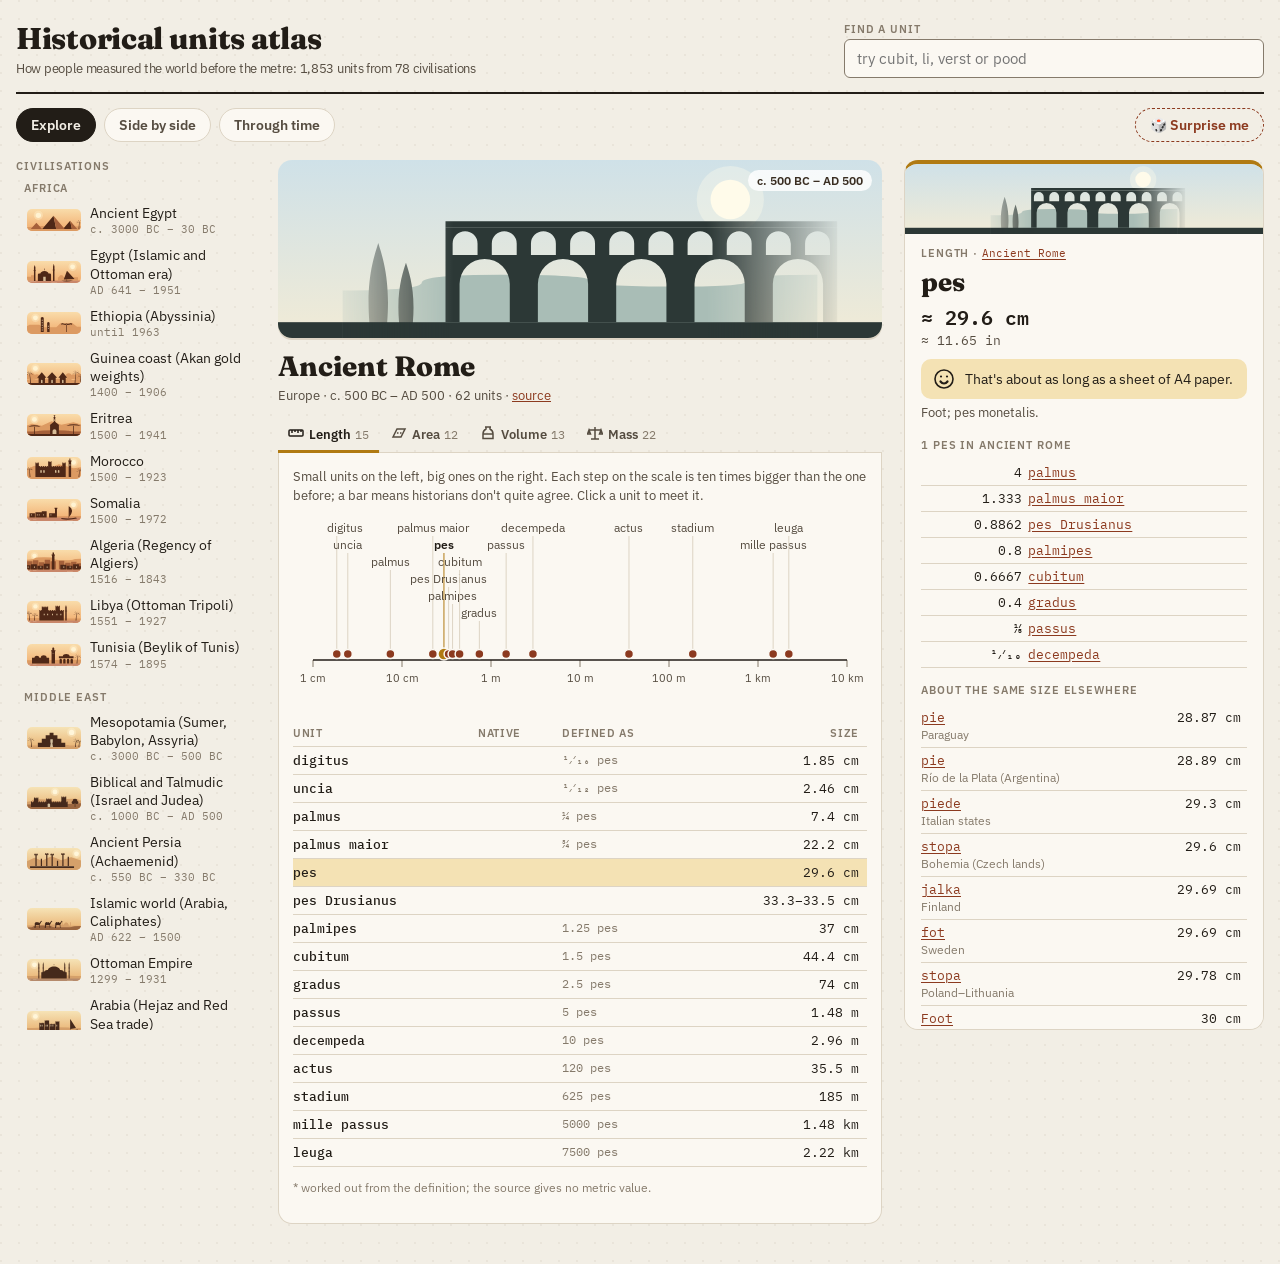
==== commit 96ec9a0b: "New units" ====
--- a/index.html
+++ b/index.html
@@ -434,6 +434,111 @@
       mid: `M118 90L130 60L140 34L150 18L158 12L166 20L172 40L182 62L196 90Z`,
       near: [56, 62, 68, 74, 80].map((y, i) => R(10 + i * 4, y, 116 - i * 8, 3)).join("") + R(30, 44, 16, 12) + P(28, 44, 38, 36, 48, 44) + R(54, 46, 14, 10) + P(52, 46, 61, 39, 70, 46) + R(78, 48, 14, 8) + P(76, 48, 85, 42, 94, 48)
         + llama(196, 82, 1.4) + R(0, 82, 240, 8) }),
+    // ---- added with the Cardarelli units
+    belgium: () => ({ sun: [204, 20, 9], far: hills([[0, 72], [240, 70]]),
+      near: [10, 32, 54, 150, 172, 194, 216].map((x, i) => stepGable(x, 82, 20, 30 + (i % 3) * 6)).join("") + R(92, 18, 26, 64) + R(95, 8, 20, 10) + spire(105, 8, 22, 18) + R(118, 46, 30, 36) + P(118, 46, 133, 34, 148, 46),
+      hi: [16, 38, 60, 156, 178, 200, 222].map(x => R(x, 60, 3, 5) + R(x + 6, 60, 3, 5)).join("") + `M100 82V70a5 5 0 0 1 10 0V82Z` + R(101, 26, 8, 8) }),
+    malta: () => ({ sun: [40, 22, 9], water: 76, far: hills([[0, 68], [240, 66]]),
+      near: R(40, 54, 160, 22) + crenel(40, 54, 160, 20, 2.5) + R(96, 36, 48, 18) + dome(120, 36, 18, 1) + R(119, 12, 2, 6) + R(94, 28, 8, 26) + spire(98, 28, 8, 8) + R(138, 28, 8, 26) + spire(142, 28, 8, 8)
+        + `M170 84Q186 88 204 84L208 80Q188 84 166 80Z` + R(186, 66, 1.2, 15) + P(187, 66, 198, 78, 187, 78),
+      hi: [56, 70, 160, 174].map(x => R(x, 62, 4, 5)).join("") + waves(84, 4) }),
+    balearic: () => ({ sun: [200, 22, 10], water: 78, far: peaks([[0, 58], [40, 44], [80, 56], [240, 50]]),
+      near: R(70, 40, 80, 38) + [70, 98, 122, 150].map((x, i) => R(x - 4, 24 + (i % 2) * 6, 8, 54) + spire(x, 24 + (i % 2) * 6, 8, 10)).join("") + P(70, 40, 110, 30, 150, 40)
+        + [20, 200].map(x => R(x - 5, 52, 10, 26) + P(x - 5, 52, x, 46, x + 5, 52) + P(x, 46, x - 14, 36, x - 12, 34) + P(x, 46, x + 14, 56, x + 12, 58) + P(x, 46, x + 10, 34, x + 12, 36) + P(x, 46, x - 10, 58, x - 12, 56)).join(""),
+      hi: circ(110, 52, 6) + waves(84, 5) }),
+    cyprus: () => ({ sun: [40, 20, 9], water: 80, far: peaks([[0, 56], [50, 40], [100, 50], [150, 34], [200, 46], [240, 40]]),
+      near: R(30, 58, 180, 22) + crenel(30, 58, 180, 22, 2.5) + R(84, 40, 50, 18) + P(84, 40, 109, 26, 134, 40) + R(150, 14, 5, 44) + spire(152.5, 14, 6, 10) + R(148, 26, 9, 2) + dome(176, 58, 10) + palm(18, 80, 26, -2),
+      hi: [96, 108, 120].map(x => `M${x} 58v-8a3 3 0 0 1 6 0v8Z`).join("") + waves(84, 4) }),
+    greece_modern: () => ({ sun: [200, 20, 9], water: 78, far: peaks([[0, 54], [60, 40], [110, 52], [240, 46]]),
+      near: `M20 78L40 58L210 58L230 78Z` + [[50, 58, 22, 14], [76, 58, 18, 18], [98, 58, 26, 12], [128, 58, 20, 20], [152, 58, 24, 14], [180, 58, 18, 10]].map(([x, b, w, h]) => R(x, b - h, w, h)).join("") + dome(137, 38, 8) + R(136, 24, 2, 6) + R(133, 26, 8, 1.5),
+      hi: [56, 82, 104, 112, 156, 166, 184].map(x => R(x, 50, 3, 4)).join("") + waves(84, 5), nearShade: R(20, 76, 210, 2) }),
+    serbia: () => ({ sun: [36, 22, 9], water: 78, far: hills([[0, 70], [240, 72]]),
+      mid: `M0 78L30 60L70 48L120 46L160 56L190 78Z`,
+      near: R(50, 36, 90, 16) + crenel(50, 36, 90, 12) + R(46, 28, 14, 24) + crenel(46, 28, 14, 3) + R(130, 26, 14, 26) + crenel(130, 26, 14, 3) + R(178, 48, 30, 30) + dome(193, 48, 15, .8) + R(192, 24, 2, 8) + R(189, 27, 8, 1.5),
+      hi: [70, 90, 110].map(x => R(x, 42, 3, 5)).join("") + waves(84, 5) }),
+    estonia: () => ({ sun: [210, 18, 8], water: 80, far: hills([[0, 70], [240, 68]]),
+      near: R(20, 50, 160, 30) + crenel(20, 50, 160, 18, 2.5) + [[30, 40], [80, 46], [150, 40]].map(([x, h]) => R(x - 7, 80 - h, 14, h) + P(x - 9, 80 - h, x, 80 - h - 14, x + 9, 80 - h)).join("") + R(110, 26, 14, 54) + spire(117, 26, 14, 36) + R(198, 52, 10, 28) + spire(203, 52, 12, 22),
+      hi: [26, 76, 146].map(x => R(x, 54, 3, 6)).join("") + R(115, 40, 4, 8) + waves(84, 4) }),
+    latvia: () => ({ sun: [30, 20, 8], water: 80, far: hills([[0, 72], [240, 70]]),
+      near: [40, 62, 84, 156, 178].map((x, i) => stepGable(x, 80, 20, 26 + (i % 2) * 8)).join("") + R(110, 30, 22, 50) + R(114, 18, 14, 12) + spire(121, 18, 14, 14) + onion(121, 4, 6, 6) + R(120.4, 0, 1.2, 4) + R(208, 54, 4, 26) + P(210, 30, 214, 54, 206, 54),
+      hi: [46, 68, 90, 162, 184].map(x => R(x, 60, 3, 4) + R(x + 7, 60, 3, 4)).join("") + `M116 80V68a5 5 0 0 1 10 0V80Z` + waves(84, 4) }),
+    iceland: () => ({ moon: [200, 16, 8], aurora: true, water: 80, far: peaks([[0, 60], [30, 50], [70, 30], [90, 26], [104, 32], [150, 54], [200, 48], [240, 56]]),
+      mid: hills([[0, 80], [120, 74], [240, 80]]),
+      near: [[40, 30], [74, 24], [102, 30]].map(([x, w]) => R(x, 66, w, 14) + `M${x - 2} 66Q${x + w / 2} 50 ${x + w + 2} 66Z`).join("") + R(160, 52, 14, 28) + P(158, 52, 167, 40, 176, 52) + R(165.5, 34, 3, 8),
+      hi: [48, 82, 110].map(x => R(x, 72, 5, 8)).join("") + R(165, 60, 4, 6) + waves(84, 4) }),
+    morocco: () => ({ sun: [200, 22, 10], far: peaks([[0, 54], [40, 36], [90, 50], [140, 30], [200, 46], [240, 40]]),
+      near: R(50, 40, 110, 42) + crenel(50, 40, 110, 14) + [[44, 26], [96, 20], [154, 26]].map(([x, t]) => R(x, t, 14, 82 - t) + crenel(x, t, 14, 3)).join("") + R(180, 18, 10, 64) + R(178, 14, 14, 4) + R(183, 6, 4, 8) + palm(22, 82, 34, -3) + palm(222, 82, 28, 3),
+      hi: [64, 76, 124, 136].map(x => `M${x} 64v-8a3 3 0 0 1 6 0v8Z`).join("") + R(183, 30, 4, 6) }),
+    algeria: () => ({ sun: [40, 24, 9], water: 80, far: hills([[0, 40], [80, 30], [160, 42], [240, 36]]),
+      mid: [[10, 46], [34, 42], [58, 50], [82, 40], [106, 46], [140, 44], [166, 52], [190, 48], [214, 54]].map(([x, y]) => R(x, y, 22, 80 - y)).join(""),
+      near: [[0, 62], [26, 58], [52, 64], [78, 56], [146, 60], [172, 64], [198, 58], [222, 66]].map(([x, y]) => R(x, y, 24, 80 - y)).join("") + R(112, 22, 10, 58) + R(110, 18, 14, 4) + R(114, 10, 6, 8),
+      hi: [6, 32, 58, 84, 152, 178, 204].map(x => R(x + 6, 68, 4, 5)).join("") + waves(84, 5) }),
+    tunisia: () => ({ sun: [200, 22, 10], water: 80, far: hills([[0, 66], [240, 64]]),
+      near: R(30, 56, 70, 24) + dome(50, 56, 10) + dome(78, 56, 12) + R(110, 30, 14, 50) + R(108, 26, 18, 4) + R(113, 18, 8, 8) + dome(117, 18, 4) + R(140, 50, 60, 30) + arches(140, 58, 60, 22, 4) + dome(170, 50, 14, .8) + palm(214, 80, 30, 3),
+      hi: R(113, 40, 8, 1) + waves(84, 5), even: true }),
+    libya: () => ({ sun: [44, 22, 9], water: 80, far: hills([[0, 70], [240, 72]]),
+      near: R(60, 40, 100, 40) + crenel(60, 40, 100, 14) + R(70, 26, 26, 14) + crenel(70, 26, 26, 4) + R(126, 22, 18, 18) + crenel(126, 22, 18, 3) + R(166, 26, 6, 54) + spire(169, 26, 6, 10) + R(164, 40, 10, 2) + palm(20, 80, 32, -3) + palm(40, 80, 24, 2) + palm(210, 80, 30, 3),
+      hi: [78, 92, 112, 130, 146].map(x => R(x, 52, 4, 6)).join("") + waves(84, 5) }),
+    eritrea: () => ({ sun: [40, 22, 10], far: peaks([[0, 50], [30, 40], [70, 48], [110, 30], [150, 44], [200, 34], [240, 46]]),
+      mid: hills([[0, 72], [120, 66], [240, 72]]),
+      near: [[40, 30, 26], [200, 34, 30]].map(([x, h, w]) => R(x - 1.5, 82 - h, 3, h) + `M${x - w} ${82 - h}Q${x} ${82 - h - 12} ${x + w} ${82 - h}Q${x} ${82 - h - 4} ${x - w} ${82 - h}Z`).join("") + R(104, 46, 36, 36) + P(102, 46, 122, 30, 142, 46) + R(119, 16, 6, 16) + spire(122, 16, 10, 8) + R(121, 4, 2, 6) + R(118.5, 6.5, 7, 1.5) + R(0, 82, 240, 8),
+      hi: `M114 82V70a8 8 0 0 1 16 0V82Z` + R(120, 22, 4, 6) }),
+    somalia: () => ({ sun: [200, 24, 10], water: 76, far: hills([[0, 72], [240, 70]]),
+      near: [[20, 22, 18], [44, 26, 22], [70, 20, 26], [100, 30, 18]].map(([x, w, h]) => R(x, 76 - h, w, h)).join("") + R(124, 40, 8, 36) + R(122, 36, 12, 4) + `M150 82Q180 88 214 80L210 76Q182 82 150 78Z` + R(180, 30, 1.4, 48) + `M181 30Q206 44 182 74Z`,
+      hi: [26, 50, 58, 76, 106].map(x => R(x, 62, 3, 5)).join("") + waves(84, 4) }),
+    guinea: () => ({ sun: [44, 22, 10], far: [10, 30, 50, 180, 200, 220].map((x, i) => circ(x, 58 - i % 2 * 4, 12)).join("") + hills([[0, 66], [240, 64]]),
+      near: [[70, 26], [112, 30], [156, 24]].map(([x, w]) => R(x - w / 2, 60, w, 22) + P(x - w / 2 - 6, 60, x, 38, x + w / 2 + 6, 60)).join("") + palm(24, 82, 40, -4) + palm(206, 82, 44, 4) + palm(228, 82, 30, 2) + R(0, 82, 240, 8),
+      hi: [70, 112, 156].map(x => `M${x - 3} 82V72a3 3 0 0 1 6 0V82Z`).join("") }),
+    arabia: () => ({ sun: [44, 22, 10], water: 80, far: hills([[0, 70], [120, 66], [240, 70]]),
+      near: [[60, 30, 20], [82, 40, 18], [102, 26, 22], [126, 36, 16]].map(([x, h, w]) => R(x, 80 - h, w, h) + crenel(x, 80 - h, w, 4, 2)).join("") + `M160 82Q186 88 216 80L218 76Q188 82 158 78Z` + R(186, 34, 1.4, 44) + P(187, 34, 210, 70, 187, 74),
+      hi: [64, 70, 86, 92, 106, 114, 130].map(x => R(x, 56, 3, 7)).join("") + waves(84, 4) }),
+    syria: () => ({ sun: [200, 22, 10], far: hills([[0, 72], [240, 72]]),
+      mid: `M40 82L76 50L164 50L200 82Z`,
+      near: R(80, 30, 80, 20) + crenel(80, 30, 80, 12) + R(108, 20, 24, 30) + crenel(108, 20, 24, 4) + R(150, 8, 6, 42) + R(148, 8, 10, 2) + R(151, 2, 4, 6) + R(112, 50, 16, 32) + R(0, 82, 240, 8) + palm(22, 82, 28, -2),
+      hi: [92, 100, 138, 144].map(x => R(x, 38, 3, 6)).join("") + R(116, 62, 8, 20) }),
+    turkmen: () => ({ sun: [200, 24, 10], far: hills([[0, 66], [60, 58], [140, 66], [240, 60]]),
+      mid: hills([[0, 80], [80, 72], [160, 78], [240, 74]]),
+      near: [[50, 30], [92, 24]].map(([x, w]) => R(x - w / 2, 66, w, 16) + `M${x - w / 2 - 1} 66Q${x - w / 2} 50 ${x} 48Q${x + w / 2} 50 ${x + w / 2 + 1} 66Z`).join("") + camel(140, 82, 1.2) + camel(176, 82, 1.1) + R(0, 82, 240, 8),
+      hi: [50, 92].map(x => R(x - 3, 70, 6, 12)).join("") + R(36, 64, 28, 1.2) + R(80, 64, 24, 1.2) }),
+    ceylon: () => ({ sun: [40, 22, 10], far: peaks([[0, 58], [50, 48], [100, 56], [150, 34], [170, 30], [196, 46], [240, 52]]),
+      near: stupa(116, 82, 70, 66) + R(70, 78, 92, 4) + palm(30, 82, 40, -4) + palm(48, 82, 30, 3) + palm(196, 82, 36, 4) + palm(218, 82, 28, -2) + R(0, 82, 240, 8),
+      hi: R(108, 66, 16, 2) }),
+    indonesia: () => ({ sun: [44, 20, 9], far: `M120 70L170 22L180 20L230 70Z` + hills([[0, 70], [240, 68]]),
+      near: [0, 1, 2, 3, 4].map(i => R(60 + i * 10, 78 - i * 8, 120 - i * 20, 8)).join("") + stupa(120, 38, 18, 20) + [80, 100, 140, 160].map(x => stupa(x, 54, 8, 9)).join("") + palm(24, 82, 36, -3) + palm(214, 82, 32, 3) + R(0, 82, 240, 8),
+      hi: [0, 1, 2, 3].map(i => R(62 + i * 10, 80 - i * 8, 116 - i * 20, 1)).join("") }),
+    cuba: () => ({ sun: [196, 22, 10], water: 80, far: hills([[0, 70], [240, 68]]),
+      near: R(70, 42, 70, 38) + P(96, 42, 105, 32, 114, 42) + [62, 140].map(x => R(x, 24, 14, 56) + R(x + 2, 16, 10, 8) + dome(x + 7, 16, 5)).join("") + palm(24, 80, 40, -4) + palm(196, 80, 38, 4) + palm(220, 80, 30, 2),
+      hi: `M98 80V64a7 7 0 0 1 14 0V80Z` + [66, 144].map(x => R(x + 3, 30, 6, 8)).join("") + waves(84, 4) }),
+    haiti: () => ({ sun: [40, 22, 9], far: peaks([[0, 56], [40, 44], [90, 30], [130, 36], [180, 28], [240, 46]]),
+      mid: `M60 90L100 46L150 40L200 90Z`,
+      near: `M104 46L112 22L164 22L176 46Z` + R(104, 46, 72, 6) + palm(24, 82, 36, -3) + palm(44, 82, 28, 2) + palm(214, 82, 34, 3) + R(0, 82, 240, 8),
+      hi: [120, 132, 144, 156].map(x => R(x, 30, 3, 5)).join("") }),
+    centralamerica: () => ({ sun: [44, 20, 9], far: `M110 80L170 20L184 20L240 74V80Z` + `M0 80L40 44L70 70Z` + circ(178, 14, 3) + circ(184, 9, 4),
+      near: R(64, 42, 76, 40) + P(64, 42, 102, 30, 140, 42) + [60, 132].map(x => R(x, 28, 12, 54) + dome(x + 6, 28, 6)).join("") + tree(190, 82, 26, 10) + tree(214, 82, 22, 8) + R(0, 82, 240, 8),
+      hi: `M94 82V64a8 8 0 0 1 16 0V82Z` + [80, 118].map(x => R(x, 50, 4, 6)).join("") }),
+    venezuela: () => ({ sun: [200, 24, 9], far: `M30 80L40 30L130 26L140 80Z` + hills([[0, 80], [240, 76]]),
+      near: palm(170, 82, 40, 3) + palm(196, 82, 34, -2) + palm(220, 82, 42, 4) + tree(20, 82, 24, 10) + R(0, 82, 240, 8),
+      hi: R(92, 28, 3, 52) + R(90, 76, 8, 4) }),
+    colombia: () => ({ sun: [40, 22, 9], far: peaks([[0, 50], [40, 30], [80, 44], [120, 24], [170, 40], [210, 28], [240, 40]]),
+      mid: hills([[0, 74], [120, 66], [240, 72]]),
+      near: R(80, 46, 64, 36) + P(80, 46, 112, 34, 144, 46) + R(104, 22, 16, 24) + dome(112, 22, 8) + R(111, 6, 2, 6) + R(108, 8, 8, 1.5) + [26, 40, 196, 214].map((x, i) => palm(x, 82, 54 - i % 2 * 10, i % 2 ? 2 : -2)).join("") + R(0, 82, 240, 8),
+      hi: `M104 82V68a8 8 0 0 1 16 0V82Z` + R(110, 28, 4, 8) }),
+    brazil: () => ({ sun: [200, 20, 9], water: 76, far: `M20 76Q30 30 52 28Q66 30 70 76Z` + `M70 76Q84 52 100 54Q112 58 116 76Z` + hills([[120, 76], [180, 64], [240, 70]]),
+      near: `M140 84Q180 88 230 84L230 90L140 90Z` + palm(160, 84, 34, -3) + palm(186, 84, 40, 3) + palm(214, 84, 30, 2) + R(54, 18, 1, 10),
+      hi: waves(80, 5, 10, 130) }),
+    paraguay: () => ({ sun: [40, 24, 9], far: [0, 16, 32, 190, 206, 222, 238].map((x, i) => circ(x, 60 - i % 2 * 5, 12)).join("") + R(0, 60, 240, 30),
+      near: arches(60, 40, 120, 42, 5) + R(60, 34, 120, 6) + R(104, 16, 32, 18) + P(104, 16, 120, 6, 136, 16) + R(0, 82, 240, 8), even: true,
+      hi: R(116, 22, 8, 8) }),
+    argentina: () => ({ sun: [200, 24, 10], far: peaks([[0, 60], [30, 50], [60, 56], [100, 44], [130, 54], [240, 56]]),
+      mid: R(0, 70, 240, 20),
+      near: R(70, 66, 44, 16) + P(66, 66, 92, 54, 118, 66) + `M170 82V58` + R(169, 52, 3, 30) + circ(170, 46, 16) + circ(156, 52, 10) + circ(184, 52, 10) + R(0, 82, 240, 8) + R(20, 76, 30, 1.5) + R(20, 79, 30, 1.5) + [20, 35, 50].map(x => R(x, 74, 1.5, 8)).join(""),
+      hi: R(80, 70, 6, 6) + R(98, 70, 6, 6) }),
+    chile: () => ({ sun: [40, 22, 9], water: 78, far: peaks([[0, 56], [40, 40], [70, 20], [80, 18], [96, 30], [140, 46], [180, 26], [200, 22], [240, 44]]),
+      near: [[30, 50], [60, 40], [196, 56], [222, 44]].map(([x, h]) => R(x - 1.5, 82 - h, 3, h) + `M${x - 16} ${82 - h + 6}Q${x} ${82 - h - 8} ${x + 16} ${82 - h + 6}Q${x} ${82 - h} ${x - 16} ${82 - h + 6}Z` + `M${x - 11} ${82 - h + 16}Q${x} ${82 - h + 6} ${x + 11} ${82 - h + 16}Q${x} ${82 - h + 11} ${x - 11} ${82 - h + 16}Z`).join("") + R(0, 82, 240, 8),
+      hi: P(70, 20, 80, 18, 86, 24, 76, 26) + P(180, 26, 200, 22, 206, 30, 190, 32) + waves(84, 4, 80, 180) }),
+    peru: () => ({ sun: [200, 20, 9], far: peaks([[0, 46], [40, 30], [80, 42], [130, 22], [180, 38], [240, 30]]),
+      near: R(60, 40, 120, 42) + P(60, 40, 120, 30, 180, 40) + [52, 172].map(x => R(x, 18, 16, 64) + R(x + 2, 10, 12, 8) + dome(x + 8, 10, 6) + R(x + 7.5, 0, 1, 4)).join("") + [74, 140].map(x => R(x, 52, 26, 6)).join("") + R(0, 82, 240, 8),
+      hi: `M110 82V62a10 10 0 0 1 20 0V82Z` + [56, 176].map(x => R(x + 4, 24, 8, 10)).join("") + [78, 86, 144, 152].map(x => R(x, 60, 4, 6)).join("") }),
   };
 
   function render(id, region, opt = {}) {
@@ -461,7 +566,7 @@
   root.Scenes = { render, ids: Object.keys(S), PAL };
 })(typeof window !== "undefined" ? window : globalThis);
 </script>
-<script type="application/json" id="data">{"civs":[{"id":"egypt","name":"Ancient Egypt","region":"Africa","src":"https://en.wikipedia.org/wiki/Ancient_Egyptian_units_of_measurement","period":"c. 3000 BC – 30 BC","note":"","y":[-3000,-30]},{"id":"egypt_modern","name":"Egypt (Islamic and Ottoman era)","region":"Africa","src":"https://en.wikipedia.org/wiki/Egyptian_units_of_measurement","period":"AD 641 – 1951","note":"Values as in use in the 19th century.","y":[641,1951]},{"id":"ethiopia","name":"Ethiopia (Abyssinia)","region":"Africa","src":"https://en.wikipedia.org/wiki/Ethiopian_units_of_measurement","period":"– 1963","note":"","y":[1270,1963]},{"id":"mesopotamia","name":"Mesopotamia (Sumer, Babylon, Assyria)","region":"Middle East","src":"https://en.wikipedia.org/wiki/Ancient_Mesopotamian_units_of_measurement","period":"c. 3000 BC – 500 BC","note":"names: English | Sumerian; Akkadian; cuneiform.  Cubit (kuš₃) = 496.85 mm, from step = 993.7 mm.","y":[-3000,-500]},{"id":"hebrew","name":"Biblical and Talmudic (Israel and Judea)","region":"Middle East","src":"https://en.wikipedia.org/wiki/Biblical_and_Talmudic_units_of_measurement","period":"c. 1000 BC – AD 500","note":"Ranges are the opinions of different rabbinic authorities.","y":[-1000,500]},{"id":"persia","name":"Ancient Persia (Achaemenid)","region":"Middle East","src":"https://en.wikipedia.org/wiki/Persian_units_of_measurement","period":"c. 550 BC – 330 BC","note":"","y":[-550,-330]},{"id":"islamic","name":"Islamic world (Arabia, Caliphates)","region":"Middle East","src":"https://en.wikipedia.org/wiki/Ancient_Arabic_units_of_measurement","period":"AD 622 – 1500","note":"Units of the early Caliphates and of Islamic law. Values differed between Mecca, Medina, Baghdad, Damascus and Egypt.","y":[622,1500]},{"id":"ottoman","name":"Ottoman Empire","region":"Middle East","src":"https://en.wikipedia.org/wiki/Ottoman_units_of_measurement","period":"1299 – 1931","note":"","y":[1299,1931]},{"id":"greece","name":"Ancient Greece","region":"Europe","src":"https://en.wikipedia.org/wiki/Ancient_Greek_units_of_measurement","period":"c. 800 BC – 146 BC","note":"Attic standard; city feet varied (Aegina c. 333 mm, Athens c. 296 mm).","y":[-800,-146]},{"id":"rome","name":"Ancient Rome","region":"Europe","src":"https://en.wikipedia.org/wiki/Ancient_Roman_units_of_measurement","period":"c. 500 BC – AD 500","note":"","y":[-500,500]},{"id":"byzantium","name":"Byzantine Empire","region":"Europe","src":"https://en.wikipedia.org/wiki/Byzantine_units_of_measurement","period":"AD 330 – 1453","note":"","y":[330,1453]},{"id":"england","name":"England","region":"Europe","src":"https://en.wikipedia.org/wiki/English_units_of_measurement","period":"c. AD 600 – 1824","note":"English units before the Imperial reform of 1824. Lengths as fixed by the 1959 inch for comparison.","y":[600,1824]},{"id":"ireland","name":"Early medieval Ireland","region":"Europe","src":"https://en.wikipedia.org/wiki/Irish_units_of_measurement","period":"c. AD 600 – 1200","note":"Units of the early Irish (Brehon) laws; metric values are modern estimates.","y":[600,1200]},{"id":"france","name":"France (Ancien Régime, Paris)","region":"Europe","src":"https://en.wikipedia.org/wiki/Traditional_French_units_of_measurement","period":"– 1799","note":"","y":[800,1799]},{"id":"norse","name":"Norse (Viking Age Scandinavia and Iceland)","region":"Europe","src":"https://vikinganswerlady.com/measurement.shtml","period":"c. AD 800 – 1300","note":"From the Icelandic law code Grágás and the sagas.","y":[800,1300]},{"id":"wales","name":"Medieval Wales","region":"Europe","src":"https://en.wikipedia.org/wiki/Welsh_units_of_measurement","period":"c. AD 940 – 1536","note":"From the laws attributed to Hywel Dda. Welsh names in their modern spelling.","y":[940,1536]},{"id":"italy","name":"Italian states","region":"Europe","src":"https://en.wikipedia.org/wiki/Italian_units_of_measurement","period":"– 1861","note":"Every state and many cities had their own units; the city is given with each value.","y":[1100,1861]},{"id":"portugal","name":"Portugal","region":"Europe","src":"https://en.wikipedia.org/wiki/Portuguese_units_of_measurement","period":"– 1852","note":"","y":[1100,1852]},{"id":"russia","name":"Russia","region":"Europe","src":"https://en.wikipedia.org/wiki/Historical_Russian_units_of_measurement","period":"c. 1100 – 1924","note":"Values as defined in 1835, when the sazhen was fixed at 7 English feet.","y":[1100,1924]},{"id":"scotland","name":"Scotland","region":"Europe","src":"https://en.wikipedia.org/wiki/Scottish_units_of_measurement","period":"– 1824","note":"","y":[1100,1824]},{"id":"spain","name":"Spain (Castile)","region":"Europe","src":"https://en.wikipedia.org/wiki/Spanish_units_of_measurement","period":"– 1849","note":"Castilian units; the vara de Burgos was the national standard from 1801.","y":[1100,1849]},{"id":"bohemia","name":"Bohemia (Czech lands)","region":"Europe","src":"https://en.wikipedia.org/wiki/Czech_units_of_measurement","period":"– 1876","note":"","y":[1300,1876]},{"id":"germany","name":"German states (Prussia and others)","region":"Europe","src":"https://en.wikipedia.org/wiki/German_units_of_measurement","period":"– 1872","note":"Base values: Prussia (Rhineland foot). Every state and many cities had their own foot, rod and mile.","y":[1300,1872]},{"id":"netherlands","name":"Dutch Republic (Netherlands)","region":"Europe","src":"https://en.wikipedia.org/wiki/Dutch_units_of_measurement","period":"– 1820","note":"Every city had its own foot, rod and morgen. Base values: Amsterdam and Rijnland.","y":[1300,1820]},{"id":"poland","name":"Poland–Lithuania","region":"Europe","src":"https://en-academic.com/dic.nsf/enwiki/1400610","period":"– 1849","note":"The Old Polish (Warsaw) system of 1764.","y":[1400,1849]},{"id":"austria","name":"Austria (Vienna)","region":"Europe","src":"https://en.wikipedia.org/wiki/Obsolete_Austrian_units_of_measurement","period":"– 1876","note":"","y":[1500,1876]},{"id":"hungary","name":"Hungary","region":"Europe","src":"https://en.wikipedia.org/wiki/Hungarian_units_of_measurement","period":"– 1876","note":"Lengths follow the Viennese standard used throughout the Habsburg lands.","y":[1500,1876]},{"id":"finland","name":"Finland","region":"Europe","src":"https://en.wikipedia.org/wiki/Obsolete_Finnish_units_of_measurement","period":"– 1887","note":"The Swedish system, with Finnish names.","y":[1600,1887]},{"id":"romania","name":"Wallachia and Moldavia","region":"Europe","src":"https://en.wikipedia.org/wiki/Romanian_units_of_measurement","period":"– 1864","note":"","y":[1600,1864]},{"id":"sweden","name":"Sweden","region":"Europe","src":"https://en.wikipedia.org/wiki/Swedish_units_of_measurement","period":"– 1889","note":"The Stockholm aln of 1605 (59.38 cm) was the standard until the decimal reform of 1855.","y":[1605,1889]},{"id":"denmark","name":"Denmark–Norway","region":"Europe","src":"https://en.wikipedia.org/wiki/Danish_units_of_measurement","period":"– 1907","note":"Ole Rømer's system of 1683, based on the Rhineland foot.","y":[1683,1907]},{"id":"switzerland","name":"Switzerland","region":"Europe","src":"https://en.wikipedia.org/wiki/Swiss_units_of_measurement","period":"1838 – 1877","note":"The concordat of 1838 tied the old Swiss units to the metre (foot = 30 cm); before that each canton had its own.","y":[1838,1877]},{"id":"vedic","name":"Ancient India (Vedic, Maurya, Gupta)","region":"South Asia","src":"https://en.wikipedia.org/wiki/Yojana","period":"c. 1500 BC – AD 1200","note":"Hindu textual system (Manusmriti, Arthashastra, later astronomical texts). Values are modern estimates.","y":[-1500,1200]},{"id":"india","name":"India (Mughal and British India)","region":"South Asia","src":"https://en.wikipedia.org/wiki/Indian_units_of_measurement","period":"1526 – 1956","note":"North Indian system; the tola was fixed at 180 grains in 1833. Mughal values from the Ain-i-Akbari era.","y":[1526,1956]},{"id":"china","name":"China (imperial)","region":"East Asia","src":"https://en.wikipedia.org/wiki/Chinese_units_of_measurement","period":"c. 1600 BC – 1929","note":"Base values: the late-Qing standard as fixed in 1915. Lines with \"@label\" in the last field are earlier values of the same unit.","y":[-1600,1929]},{"id":"korea","name":"Korea (Joseon)","region":"East Asia","src":"https://en.wikipedia.org/wiki/Korean_units_of_measurement","period":"c. AD 300 – 1961","note":"Values as standardised in 1902–1905 on the Japanese model; earlier values vary.","y":[300,1961]},{"id":"japan","name":"Japan (shakkanhō)","region":"East Asia","src":"https://en.wikipedia.org/wiki/Japanese_units_of_measurement","period":"AD 701 – 1958","note":"Values as fixed in 1891 (shaku = 10/33 m, kan = 3.75 kg).","y":[701,1958]},{"id":"khmer","name":"Cambodia (Khmer)","region":"Southeast Asia","src":"https://en.wikipedia.org/wiki/Cambodian_units_of_measurement","period":"– 1914","note":"","y":[800,1914]},{"id":"myanmar","name":"Burma (Myanmar)","region":"Southeast Asia","src":"https://en.wikipedia.org/wiki/Myanmar_units_of_measurement","period":"– today","note":"Lengths as standardised against the British inch; Pali-derived names for long distances.","y":[1000,2011]},{"id":"vietnam","name":"Vietnam (Đại Việt, Annam)","region":"Southeast Asia","src":"https://en.wikipedia.org/wiki/Vietnamese_units_of_measurement","period":"– 1945","note":"Base values: early 20th century (French administration). Older values differ.","y":[1000,1945]},{"id":"thailand","name":"Siam (Thailand)","region":"Southeast Asia","src":"https://en.wikipedia.org/wiki/Thai_units_of_measurement","period":"– 1923","note":"Values as fixed against the metric system in 1923.","y":[1350,1923]},{"id":"malaya","name":"Malay world (Malaya, Brunei)","region":"Southeast Asia","src":"https://en.wikipedia.org/wiki/Malay_units_of_measurement","period":"– 1971","note":"Volumes as standardised against the imperial gallon under British rule.","y":[1400,1971]},{"id":"philippines","name":"Philippines (Tagalog)","region":"Southeast Asia","src":"https://en.wikipedia.org/wiki/Philippine_units_of_measurement","period":"– today","note":"Traditional Tagalog measures, as equated with English and metric units today.","y":[1500,1975]},{"id":"maya","name":"Maya","region":"Americas","src":"https://www.cambridge.org/core/journals/american-antiquity/article/an-ancient-maya-measurement-system/70084796C4CD27D02961F033BB87E8EA","period":"c. AD 250 – 900","note":"A proposed system (O'Brien & Christiansen 1986, American Antiquity 51), described by its authors as tentative.","y":[250,900]},{"id":"aztec","name":"Aztec (Mexica)","region":"Americas","src":"https://en.wikipedia.org/wiki/Tlalcuahuitl","period":"c. 1300 – 1521","note":"Reconstructed from land records (Codex Vergara, Códice de Santa María Asunción) by Williams & Jorge (2008). Estimates of the land rod range from 1.8 to 2.5 m.","y":[1300,1521]},{"id":"inca","name":"Inca (Tawantinsuyu)","region":"Americas","src":"https://en.wikipedia.org/wiki/Inca_mathematics","period":"c. 1400 – 1533","note":"Known mostly from Spanish colonial descriptions; few values are fixed.","y":[1400,1533]},{"id":"newspain","name":"New Spain (colonial Mexico)","region":"Americas","src":"https://en.wikipedia.org/wiki/Mexican_units_of_measurement","period":"1521 – 1896","note":"","y":[1521,1896]}],"units":[{"c":25,"q":0,"n":"Punkt","nat":"","d":"1⁄12 Linie","r":1,"v":[0.000182917,0.000182917],"s":1,"note":"point"},{"c":25,"q":0,"n":"Linie","nat":"","d":"1⁄12 Zoll","r":2,"v":[0.002195004,0.002195004],"s":1,"note":"line"},{"c":25,"q":0,"n":"Zoll","nat":"","d":"1⁄12 Fuß","r":5,"v":[0.026340053000000002,0.026340053000000002],"s":1,"note":"inch"},{"c":25,"q":0,"n":"Faust","nat":"","d":"4 Zoll","r":2,"v":[0.10536021300000001,0.10536021300000001],"s":1,"note":"fist"},{"c":25,"q":0,"n":"Spanne","nat":"","d":"8 Zoll","r":2,"v":[0.21072,0.21072],"s":1,"note":"span"},{"c":25,"q":0,"n":"Fuß","nat":"","d":"","r":null,"v":[0.31608064,0.31608064],"s":1,"note":"Viennese foot"},{"c":25,"q":0,"n":"Klafter","nat":"","d":"6 Fuß","r":5,"v":[1.89648384,1.89648384],"s":1,"note":"Viennese fathom"},{"c":25,"q":0,"n":"Rute","nat":"","d":"10 Fuß","r":5,"v":[3.1608064,3.1608064],"s":1,"note":"rod"},{"c":25,"q":0,"n":"Meile","nat":"","d":"24000 Fuß","r":5,"v":[7585.9353599999995,7585.9353599999995],"s":1,"note":"Austrian post mile"},{"c":44,"q":0,"n":"cemomitl","nat":"bone","d":"1⁄5 tlalcuahuitl","r":14,"v":[0.36000000000000004,0.5],"s":0,"note":"bone"},{"c":44,"q":0,"n":"cemacolli","nat":"arm","d":"1⁄3 tlalcuahuitl","r":14,"v":[0.6,0.8333333333333333],"s":0,"note":"arm"},{"c":44,"q":0,"n":"cenyollotli","nat":"heart","d":"2⁄5 tlalcuahuitl","r":14,"v":[0.7200000000000001,1.0],"s":0,"note":"heart"},{"c":44,"q":0,"n":"cemmitl","nat":"arrow","d":"1⁄2 tlalcuahuitl","r":14,"v":[0.9,1.25],"s":0,"note":"arrow"},{"c":44,"q":0,"n":"cemmatl","nat":"hand","d":"3⁄5 tlalcuahuitl","r":14,"v":[1.08,1.5],"s":0,"note":"hand"},{"c":44,"q":0,"n":"tlalcuahuitl","nat":"land rod","d":"","r":null,"v":[1.8,2.5],"s":1,"note":"land rod, also cuahuitl; about 2.5 m (Williams & Jorge 2008)"},{"c":44,"q":1,"n":"square tlalcuahuitl","nat":"","d":"1 square tlalcuahuitl","r":14,"v":[3.24,6.25],"s":0,"note":"unit of area in the land registers"},{"c":21,"q":0,"n":"stopa","nat":"","d":"","r":null,"v":[0.296,0.296],"s":1,"note":"foot; also střevíc"},{"c":21,"q":0,"n":"sáh","nat":"","d":"","r":null,"v":[1.778,1.778],"s":1,"note":"fathom"},{"c":21,"q":0,"n":"látro","nat":"","d":"","r":null,"v":[1.917,1.917],"s":1,"note":""},{"c":21,"q":0,"n":"míle","nat":"","d":"","r":null,"v":[7003.0,7003.0],"s":1,"note":"Bohemian mile"},{"c":21,"q":1,"n":"měřice","nat":"","d":"","r":null,"v":[1999.0,1999.0],"s":1,"note":""},{"c":21,"q":1,"n":"korec","nat":"","d":"","r":null,"v":[2878.0,2878.0],"s":1,"note":"land sown with a korec of grain; also strych"},{"c":21,"q":1,"n":"jitro","nat":"","d":"2 korec","r":21,"v":[5756.0,5756.0],"s":0,"note":"morning, yoke"},{"c":21,"q":1,"n":"lán","nat":"","d":"60 korec","r":21,"v":[172680.0,172680.0],"s":0,"note":""},{"c":21,"q":2,"n":"korec","nat":"","d":"","r":null,"v":[0.093592,0.093592],"s":1,"note":"also strych"},{"c":10,"q":0,"n":"daktylos","nat":"δάκτυλος","d":"1⁄16 pous","r":29,"v":[0.0195,0.0195],"s":1,"note":"digit; also monas"},{"c":10,"q":0,"n":"palaistē","nat":"παλαιστή","d":"1⁄4 pous","r":29,"v":[0.0787,0.0787],"s":1,"note":"palm"},{"c":10,"q":0,"n":"hēmipodion","nat":"ἡμιπόδιον","d":"1⁄2 pous","r":29,"v":[0.1574,0.1574],"s":1,"note":"half-foot"},{"c":10,"q":0,"n":"spithamē","nat":"σπιθαμή","d":"3⁄4 pous","r":29,"v":[0.2361,0.2361],"s":1,"note":"span"},{"c":10,"q":0,"n":"pous","nat":"πούς","d":"","r":null,"v":[0.3123,0.3123],"s":1,"note":"foot; 0.308–0.320 m"},{"c":10,"q":0,"n":"dēmosios pēchys","nat":"δημόσιος πῆχυς","d":"1.5 pous","r":29,"v":[0.4688,0.4688],"s":1,"note":"public cubit"},{"c":10,"q":0,"n":"basilikos pēchys","nat":"βασιλικός πῆχυς","d":"2 pous","r":29,"v":[0.625,0.625],"s":1,"note":"imperial or geometric cubit"},{"c":10,"q":0,"n":"bēma haploun","nat":"βῆμα ἁπλοῦν","d":"2.5 pous","r":29,"v":[0.787,0.787],"s":1,"note":"single pace"},{"c":10,"q":0,"n":"bēma diploun","nat":"βῆμα διπλοῦν","d":"5 pous","r":29,"v":[1.574,1.574],"s":1,"note":"double pace"},{"c":10,"q":0,"n":"haplē orgyia","nat":"ἁπλὴ ὀργυιά","d":"6 pous","r":29,"v":[1.87,1.87],"s":1,"note":"simple fathom"},{"c":10,"q":0,"n":"basilikē orgyia","nat":"βασιλικὴ ὀργυιά","d":"6.75 pous","r":29,"v":[2.1,2.1],"s":1,"note":"imperial fathom"},{"c":10,"q":0,"n":"dekapodon","nat":"δεκάποδον","d":"10 pous","r":29,"v":[3.148,3.148],"s":1,"note":"perch"},{"c":10,"q":0,"n":"schoinion","nat":"σχοινίον","d":"","r":null,"v":[21.3,25.3],"s":1,"note":"10 or 12 fathoms depending on region"},{"c":10,"q":0,"n":"plethron","nat":"πλέθρον","d":"100 pous","r":29,"v":[31.48,31.48],"s":1,"note":""},{"c":10,"q":0,"n":"stadion","nat":"στάδιον","d":"600 pous","r":29,"v":[188.8,188.8],"s":1,"note":""},{"c":10,"q":0,"n":"doxariou bolē","nat":"δοξαριού βολή","d":"1000 pous","r":29,"v":[314.8,314.8],"s":1,"note":"bowshot"},{"c":10,"q":0,"n":"milion","nat":"μίλιον","d":"5000 pous","r":29,"v":[1574.0,1574.0],"s":1,"note":"mile"},{"c":10,"q":0,"n":"schoinos","nat":"σχοινος","d":"20000 pous","r":29,"v":[6296.0,6296.0],"s":1,"note":""},{"c":10,"q":0,"n":"hodos hēmeras","nat":"ὁδός ἡμέρας","d":"150000 pous","r":29,"v":[47220.0,47220.0],"s":1,"note":"day's journey"},{"c":10,"q":1,"n":"square pous","nat":"πούς","d":"1 square pous","r":29,"v":[0.095,0.095],"s":1,"note":""},{"c":10,"q":1,"n":"stremma","nat":"στρέμμα","d":"10000 square pous","r":29,"v":[991.0,991.0],"s":1,"note":"900–1900 m² in practice"},{"c":10,"q":1,"n":"modios (land)","nat":"μόδιος","d":"30000 square pous","r":29,"v":[2973.0,2973.0],"s":1,"note":"also zeugarion; highly variable"},{"c":10,"q":2,"n":"ougkia (liquid)","nat":"οὐγκία","d":"1⁄12 litra (liquid)","r":50,"v":[0.00018240000000000002,0.00018240000000000002],"s":1,"note":""},{"c":10,"q":2,"n":"kotylē","nat":"κοτύλη","d":"1⁄8 litra (liquid)","r":50,"v":[0.00027600000000000004,0.00027600000000000004],"s":1,"note":"half-xestes"},{"c":10,"q":2,"n":"xestēs","nat":"ξέστης","d":"1⁄4 litra (liquid)","r":50,"v":[0.0005480000000000001,0.0005480000000000001],"s":1,"note":""},{"c":10,"q":2,"n":"litra (liquid)","nat":"λίτρα","d":"","r":null,"v":[0.0021888000000000003,0.0021888000000000003],"s":1,"note":""},{"c":10,"q":2,"n":"phoukta","nat":"φοῦκτα","d":"1.5417 litra (liquid)","r":50,"v":[0.003367,0.003367],"s":1,"note":"handful"},{"c":10,"q":2,"n":"modios","nat":"μόδιος","d":"40 litra (liquid)","r":50,"v":[0.087552,0.087552],"s":1,"note":""},{"c":10,"q":3,"n":"gramma","nat":"γράμμα","d":"1⁄24 ougkia","r":56,"v":[0.0011375,0.0011375],"s":0,"note":"scruple; 1.55 g in some tables"},{"c":10,"q":3,"n":"sēmisis","nat":"σημίσις","d":"1⁄12 ougkia","r":56,"v":[0.00227,0.00227],"s":1,"note":""},{"c":10,"q":3,"n":"nomisma","nat":"νόμισμα","d":"1⁄6 ougkia","r":56,"v":[0.00455,0.00455],"s":1,"note":"gold coin, solidus"},{"c":10,"q":3,"n":"ougkia","nat":"οὐγκία","d":"1⁄12 litra","r":57,"v":[0.0273,0.0273],"s":1,"note":"ounce"},{"c":10,"q":3,"n":"litra","nat":"λίτρα","d":"","r":null,"v":[0.319,0.3276],"s":1,"note":"pound; diminishing over time from 324 g to 319 g"},{"c":34,"q":0,"n":"háo","nat":"毫","d":"1⁄10 lí","r":59,"v":[3.2e-05,3.2e-05],"s":1,"note":""},{"c":34,"q":0,"n":"lí","nat":"釐","d":"1⁄10 fēn","r":60,"v":[0.00032,0.00032],"s":1,"note":""},{"c":34,"q":0,"n":"fēn","nat":"分","d":"1⁄10 cùn","r":61,"v":[0.0032,0.0032],"s":1,"note":""},{"c":34,"q":0,"n":"cùn","nat":"寸","d":"1⁄10 chǐ","r":62,"v":[0.032,0.032],"s":1,"note":"Chinese inch"},{"c":34,"q":0,"n":"chǐ","nat":"尺","d":"","r":null,"v":[0.32,0.32],"s":1,"note":"Chinese foot; 1915 standard","var":[{"label":"Shang (c. 1600–1045 BC)","v":[0.1675,0.169],"dtext":""},{"label":"Western Zhou (c. 1045–771 BC)","v":[0.199,0.199],"dtext":""},{"label":"Eastern Zhou (771–256 BC)","v":[0.22,0.231],"dtext":""},{"label":"Qin (221–206 BC)","v":[0.226,0.226],"dtext":""},{"label":"Han (202 BC – AD 220)","v":[0.23,0.2381],"dtext":""},{"label":"Wei – Sui (AD 220–618)","v":[0.255,0.255],"dtext":""},{"label":"Tang (AD 618–907)","v":[0.2465,0.2955],"dtext":""},{"label":"Song (AD 960–1279)","v":[0.27,0.308],"dtext":""},{"label":"Ming (1368–1644)","v":[0.3008,0.319],"dtext":""},{"label":"Qing (1636–1912)","v":[0.308,0.3352],"dtext":""}]},{"c":34,"q":0,"n":"bù","nat":"步","d":"5 chǐ","r":62,"v":[1.6,1.6],"s":1,"note":"pace; 6 chǐ in some periods"},{"c":34,"q":0,"n":"zhàng","nat":"丈","d":"10 chǐ","r":62,"v":[3.2,3.2],"s":1,"note":""},{"c":34,"q":0,"n":"yǐn","nat":"引","d":"100 chǐ","r":62,"v":[32.0,32.0],"s":1,"note":""},{"c":34,"q":0,"n":"lǐ","nat":"里","d":"1800 chǐ","r":62,"v":[576.0,576.0],"s":1,"note":"Chinese mile; 300 or 360 bù","var":[{"label":"Shang (c. 1600–1045 BC)","v":[301.5,365.0],"dtext":"300 bù"},{"label":"Qin (221–206 BC)","v":[406.8,488.2],"dtext":"300 bù"},{"label":"Han (202 BC – AD 220)","v":[414.0,514.0],"dtext":"300 bù"},{"label":"Tang (AD 618–907)","v":[443.7,531.9],"dtext":"360 bù"},{"label":"Qing (1636–1912)","v":[554.4,603.5],"dtext":"360 bù"}]},{"c":34,"q":1,"n":"fāng chǐ","nat":"方尺","d":"1 square chǐ","r":62,"v":[0.1024,0.1024],"s":1,"note":"square chǐ"},{"c":34,"q":1,"n":"fāng zhàng","nat":"方丈","d":"100 fāng chǐ","r":67,"v":[10.24,10.24],"s":1,"note":"square zhàng"},{"c":34,"q":1,"n":"lí","nat":"釐","d":"1⁄100 mǔ","r":71,"v":[6.144,6.144],"s":1,"note":""},{"c":34,"q":1,"n":"fēn","nat":"分","d":"1⁄10 mǔ","r":71,"v":[61.44,61.44],"s":1,"note":""},{"c":34,"q":1,"n":"mǔ","nat":"畝","d":"","r":null,"v":[614.4,614.4],"s":1,"note":"Chinese acre"},{"c":34,"q":1,"n":"qǐng","nat":"頃","d":"100 mǔ","r":71,"v":[61440.0,61440.0],"s":1,"note":""},{"c":34,"q":2,"n":"sháo","nat":"勺","d":"1⁄10 gě","r":74,"v":[1.0354688e-05,1.0354688e-05],"s":1,"note":""},{"c":34,"q":2,"n":"gě","nat":"合","d":"1⁄10 shēng","r":75,"v":[0.00010354688,0.00010354688],"s":1,"note":""},{"c":34,"q":2,"n":"shēng","nat":"升","d":"","r":null,"v":[0.0010354688000000002,0.0010354688000000002],"s":1,"note":"about 0.2 L in the Han dynasty","var":[{"label":"Han (Book of Han)","v":[0.0002,0.0002],"dtext":""}]},{"c":34,"q":2,"n":"dǒu","nat":"斗","d":"10 shēng","r":75,"v":[0.010354687999999999,0.010354687999999999],"s":1,"note":""},{"c":34,"q":2,"n":"hú","nat":"斛","d":"5 dǒu","r":76,"v":[0.051773440000000004,0.051773440000000004],"s":1,"note":""},{"c":34,"q":2,"n":"dàn","nat":"石","d":"10 dǒu","r":76,"v":[0.10354688000000001,0.10354688000000001],"s":1,"note":"also shí"},{"c":34,"q":3,"n":"lí","nat":"釐","d":"1⁄10 fēn","r":80,"v":[3.7301e-05,3.7301e-05],"s":1,"note":""},{"c":34,"q":3,"n":"fēn","nat":"分","d":"1⁄10 qián","r":81,"v":[0.00037300999999999995,0.00037300999999999995],"s":1,"note":"candareen"},{"c":34,"q":3,"n":"qián","nat":"錢","d":"1⁄10 liǎng","r":83,"v":[0.0037301,0.0037301],"s":1,"note":"mace"},{"c":34,"q":3,"n":"zhū","nat":"銖","d":"1⁄24 liǎng","r":83,"v":[0.0015542083333333332,0.0015542083333333332],"s":0,"note":"ancient"},{"c":34,"q":3,"n":"liǎng","nat":"兩","d":"1⁄16 jīn","r":84,"v":[0.037301,0.037301],"s":1,"note":"tael"},{"c":34,"q":3,"n":"jīn","nat":"斤","d":"","r":null,"v":[0.596816,0.596816],"s":1,"note":"catty; 1915 standard","var":[{"label":"Pre-Qin","v":[0.25,0.25],"dtext":""},{"label":"Qin (221–206 BC)","v":[0.253,0.253],"dtext":""},{"label":"Western Han (202 BC – AD 9)","v":[0.248,0.248],"dtext":""},{"label":"Eastern Han – Jin (AD 25–420)","v":[0.22,0.22],"dtext":""},{"label":"Southern Qi (AD 479–502)","v":[0.33,0.33],"dtext":""},{"label":"Northern Wei and Northern Qi","v":[0.44,0.44],"dtext":""},{"label":"Northern Zhou (AD 557–581)","v":[0.66,0.66],"dtext":""},{"label":"Sui (AD 581–618), small and large systems","v":[0.22,0.661],"dtext":""},{"label":"Song and Yuan (AD 960–1368)","v":[0.633,0.633],"dtext":""},{"label":"Ming and Qing (1368–1912)","v":[0.59,0.59],"dtext":""}]},{"c":34,"q":3,"n":"jūn","nat":"鈞","d":"30 jīn","r":84,"v":[17.90448,17.90448],"s":0,"note":"ancient"},{"c":34,"q":3,"n":"dàn","nat":"擔","d":"100 jīn","r":84,"v":[59.6816,59.6816],"s":0,"note":"picul"},{"c":34,"q":3,"n":"shí","nat":"石","d":"120 jīn","r":84,"v":[71.61792,71.61792],"s":0,"note":"ancient"},{"c":30,"q":0,"n":"skrupel","nat":"","d":"1⁄12 linie","r":89,"v":[0.0001816261574074074,0.0001816261574074074],"s":0,"note":""},{"c":30,"q":0,"n":"linie","nat":"","d":"1⁄12 tomme","r":90,"v":[0.002179513888888889,0.002179513888888889],"s":0,"note":"line"},{"c":30,"q":0,"n":"tomme","nat":"","d":"1⁄12 fod","r":93,"v":[0.026154166666666666,0.026154166666666666],"s":0,"note":"inch"},{"c":30,"q":0,"n":"palme","nat":"","d":"","r":null,"v":[0.0886,0.0886],"s":1,"note":""},{"c":30,"q":0,"n":"kvarter","nat":"","d":"1⁄4 alen","r":94,"v":[0.1575,0.1575],"s":0,"note":""},{"c":30,"q":0,"n":"fod","nat":"","d":"","r":null,"v":[0.31385,0.31385],"s":1,"note":"foot; 314.07 mm from 1683"},{"c":30,"q":0,"n":"alen","nat":"","d":"2 fod","r":93,"v":[0.63,0.63],"s":1,"note":"ell"},{"c":30,"q":0,"n":"rut","nat":"","d":"16 fod","r":93,"v":[5.026,5.026],"s":1,"note":"rod"},{"c":30,"q":0,"n":"mil","nat":"","d":"12000 alen","r":94,"v":[7532.0,7532.0],"s":1,"note":"Danish mile, 24000 Rhineland feet"},{"c":30,"q":0,"n":"Sjællandsk mil","nat":"","d":"17600 alen","r":94,"v":[11130.0,11130.0],"s":1,"note":"earlier Zealand mile"},{"c":30,"q":2,"n":"pægl","nat":"","d":"1⁄4 pot","r":99,"v":[0.000242,0.000242],"s":1,"note":""},{"c":30,"q":2,"n":"pot","nat":"","d":"1⁄32 cubic fod","r":93,"v":[0.000966,0.000966],"s":1,"note":""},{"c":30,"q":2,"n":"smørtønde","nat":"","d":"136 pot","r":99,"v":[0.131376,0.131376],"s":0,"note":"butter barrel"},{"c":30,"q":2,"n":"korntønde","nat":"","d":"144 pot","r":99,"v":[0.139104,0.139104],"s":0,"note":"grain barrel"},{"c":30,"q":3,"n":"pund","nat":"","d":"","r":null,"v":[0.49975,0.49975],"s":1,"note":"pound; 1⁄62 cubic foot of water"},{"c":0,"q":0,"n":"Digit","nat":"ḏbꜥ (Coptic ⲧⲏⲏⲃⲉ)","d":"1⁄4 Palm","r":104,"v":[0.01875,0.01875],"s":1,"note":""},{"c":0,"q":0,"n":"Palm","nat":"šsp (Coptic ϣⲟⲡ ϣⲟⲟⲡ ϣⲱⲡ ϣⲁⲡ)","d":"","r":null,"v":[0.075,0.075],"s":1,"note":""},{"c":0,"q":0,"n":"Hand","nat":"ḏrt (Coptic ϩⲱϩϥ)","d":"1.25 Palm","r":104,"v":[0.09380000000000001,0.09380000000000001],"s":1,"note":""},{"c":0,"q":0,"n":"Fist","nat":"ḫfꜥ ꜣmm (Coptic ϭⲁϫⲙⲏ ϫⲁⲙⲏ)","d":"1.5 Palm","r":104,"v":[0.1125,0.1125],"s":1,"note":""},{"c":0,"q":0,"n":"Double Handbreadth","nat":"šspwy","d":"2 Palm","r":104,"v":[0.15,0.15],"s":1,"note":""},{"c":0,"q":0,"n":"Small Span","nat":"pḏ šsr šꜣt nḏs (Coptic ⲣⲧⲱ ⲉⲣⲧⲱ)","d":"3 Palm","r":104,"v":[0.225,0.225],"s":1,"note":""},{"c":0,"q":0,"n":"Great Span","nat":"pḏ ꜥꜣ šꜣt ꜥꜣ","d":"3.5 Palm","r":104,"v":[0.26,0.26],"s":1,"note":""},{"c":0,"q":0,"n":"Foot","nat":"ḏsr","d":"4 Palm","r":104,"v":[0.3,0.3],"s":1,"note":""},{"c":0,"q":0,"n":"Shoulder","nat":"rmn","d":"5 Palm","r":104,"v":[0.375,0.375],"s":1,"note":""},{"c":0,"q":0,"n":"Small Cubit","nat":"mḥ nḏs (Coptic ⲙⲁϩⲉ ⲙⲉϩⲓ)","d":"6 Palm","r":104,"v":[0.45,0.45],"s":1,"note":""},{"c":0,"q":0,"n":"Royal Cubit","nat":"mḥ nswt","d":"7 Palm","r":104,"v":[0.523,0.525],"s":1,"note":""},{"c":0,"q":0,"n":"Pole","nat":"nbiw","d":"8 Palm","r":104,"v":[0.6,0.6],"s":1,"note":""},{"c":0,"q":0,"n":"Rod","nat":"ḫt (Coptic ϩⲱⲧⲉ ϩⲱϯ)","d":"100 Royal Cubit","r":113,"v":[52.5,52.5],"s":1,"note":""},{"c":0,"q":0,"n":"Schoenus","nat":"jtrw (Coptic ϣϥⲱ ϣⲃⲱ)","d":"20000 Royal Cubit","r":113,"v":[10500.0,10500.0],"s":1,"note":""},{"c":0,"q":0,"n":"Reed","nat":"nb i͗","d":"2 Royal Cubit","r":113,"v":[1.046,1.05],"s":0,"note":"Middle Kingdom"},{"c":0,"q":0,"n":"Xylon","nat":"ξύλον","d":"3 Royal Cubit","r":113,"v":[1.569,1.5750000000000002],"s":0,"note":"Ptolemaic"},{"c":0,"q":0,"n":"Fathom","nat":"ḥpt (Greek ὀργυιά; Coptic ϩⲡⲟⲧ)","d":"4 Small Cubit","r":112,"v":[1.8,1.8],"s":0,"note":"Ptolemaic"},{"c":0,"q":0,"n":"Kalamos","nat":"","d":"6 Royal Cubit","r":113,"v":[3.138,3.1500000000000004],"s":0,"note":"Ptolemaic"},{"c":0,"q":1,"n":"Sa (Old Kingdom)","nat":"zꜣ","d":"12.5 square Royal Cubit","r":113,"v":[3.4456,3.4456],"s":1,"note":"Old Kingdom"},{"c":0,"q":1,"n":"Heseb (Old Kingdom)","nat":"ḥsb","d":"25 square Royal Cubit","r":113,"v":[6.8913,6.8913],"s":1,"note":"Old Kingdom"},{"c":0,"q":1,"n":"Remen (Old Kingdom)","nat":"rmn","d":"50 square Royal Cubit","r":113,"v":[13.783,13.783],"s":1,"note":"Old Kingdom"},{"c":0,"q":1,"n":"Ta","nat":"tꜣ (Coptic ϫⲓⲥⲉ)","d":"100 square Royal Cubit","r":113,"v":[27.565,27.565],"s":1,"note":"Old Kingdom"},{"c":0,"q":1,"n":"Kha (Old Kingdom)","nat":"ḫꜣ","d":"1000 square Royal Cubit","r":113,"v":[275.65,275.65],"s":1,"note":"Old Kingdom"},{"c":0,"q":1,"n":"Setat","nat":"sṯꜣt (Coptic ⲥⲱⲧ ⲥⲧⲉⲓⲱϩⲉ)","d":"10000 square Royal Cubit","r":113,"v":[2756.5,2756.5],"s":1,"note":""},{"c":0,"q":1,"n":"Sa","nat":"sꜣ","d":"1250 square Royal Cubit","r":113,"v":[345.0,345.0],"s":1,"note":"Middle and New Kingdom"},{"c":0,"q":1,"n":"Heseb","nat":"ḥsb","d":"2500 square Royal Cubit","r":113,"v":[689.0,689.0],"s":1,"note":"Middle and New Kingdom"},{"c":0,"q":1,"n":"Remen","nat":"gs (Coptic ⲣⲉⲣⲙⲏ)","d":"5000 square Royal Cubit","r":113,"v":[1378.0,1378.0],"s":1,"note":"Middle and New Kingdom"},{"c":0,"q":1,"n":"Kha","nat":"ḫꜣ tꜣ","d":"100000 square Royal Cubit","r":113,"v":[27599.999999999996,27599.999999999996],"s":1,"note":"Middle and New Kingdom"},{"c":0,"q":1,"n":"Kalamos","nat":"","d":"36 square Royal Cubit","r":113,"v":[9.847044,9.9225],"s":0,"note":"Ptolemaic"},{"c":0,"q":1,"n":"Hamma","nat":"","d":"144 square Royal Cubit","r":113,"v":[39.388176,39.69],"s":0,"note":"Ptolemaic"},{"c":0,"q":2,"n":"Ro","nat":"r","d":"1⁄320 Heqat","r":136,"v":[1.5e-05,1.5e-05],"s":1,"note":""},{"c":0,"q":2,"n":"Dja","nat":"dja","d":"1⁄16 Heqat","r":136,"v":[0.0003,0.0003],"s":1,"note":""},{"c":0,"q":2,"n":"Hin","nat":"hnw","d":"1⁄10 Heqat","r":136,"v":[0.00048,0.00048],"s":1,"note":""},{"c":0,"q":2,"n":"Heqat","nat":"hqt","d":"","r":null,"v":[0.0048,0.0048],"s":1,"note":""},{"c":0,"q":2,"n":"Double heqat","nat":"hqty","d":"2 Heqat","r":136,"v":[0.0096,0.0096],"s":1,"note":""},{"c":0,"q":2,"n":"Oipe","nat":"hqt-fdw / jpt","d":"4 Heqat","r":136,"v":[0.0192,0.0192],"s":1,"note":""},{"c":0,"q":2,"n":"Khar","nat":"ẖꜣr","d":"20 Heqat","r":136,"v":[0.0965,0.0965],"s":1,"note":"Middle Kingdom; 16 heqat (76.8 L) in the New Kingdom"},{"c":0,"q":2,"n":"Deny","nat":"dny","d":"30 Heqat","r":136,"v":[0.14400000000000002,0.14400000000000002],"s":1,"note":"the cubic cubit"},{"c":0,"q":3,"n":"Shematy","nat":"šꜣts","d":"1⁄12 Deben","r":143,"v":[0.0011333333333333332,0.0011333333333333332],"s":0,"note":""},{"c":0,"q":3,"n":"Qedet","nat":"qdt","d":"1⁄10 Deben (New Kingdom)","r":144,"v":[0.0091,0.0091],"s":0,"note":"New Kingdom"},{"c":0,"q":3,"n":"Deben","nat":"dbn","d":"","r":null,"v":[0.0136,0.0136],"s":1,"note":"Old and Middle Kingdom; 91 g in the New Kingdom"},{"c":0,"q":3,"n":"Deben (New Kingdom)","nat":"dbn","d":"","r":null,"v":[0.091,0.091],"s":1,"note":"New Kingdom"},{"c":1,"q":0,"n":"kirat","nat":"قيراط","d":"1⁄24 derah baladi","r":149,"v":[0.023675,0.023675],"s":0,"note":""},{"c":1,"q":0,"n":"abdat","nat":"","d":"1⁄6 derah baladi","r":149,"v":[0.0947,0.0947],"s":0,"note":""},{"c":1,"q":0,"n":"kadam","nat":"قدم","d":"1⁄2 derah baladi","r":149,"v":[0.2841,0.2841],"s":0,"note":"foot"},{"c":1,"q":0,"n":"Nile pic","nat":"","d":"","r":null,"v":[0.2545,0.2545],"s":1,"note":""},{"c":1,"q":0,"n":"derah baladi","nat":"ذراع بلدي","d":"","r":null,"v":[0.5682,0.5682],"s":1,"note":"native pic"},{"c":1,"q":0,"n":"derah hendazeh","nat":"","d":"","r":null,"v":[0.6479,0.6479],"s":1,"note":"cloth pic"},{"c":1,"q":0,"n":"derah Istambuli","nat":"","d":"","r":null,"v":[0.6691,0.6691],"s":1,"note":"Constantinople pic"},{"c":1,"q":0,"n":"derah meimari","nat":"","d":"","r":null,"v":[0.75,0.75],"s":1,"note":"builder's pic"},{"c":1,"q":0,"n":"bââh","nat":"باع","d":"2.5 derah baladi","r":149,"v":[1.4205,1.4205],"s":0,"note":"fathom"},{"c":1,"q":0,"n":"kassabah","nat":"قصبة","d":"","r":null,"v":[3.55,3.55],"s":1,"note":"rod"},{"c":1,"q":0,"n":"mili","nat":"ميل","d":"500 kassabah","r":154,"v":[1847.0,1847.0],"s":1,"note":"mile"},{"c":1,"q":0,"n":"farsakh","nat":"فرسخ","d":"3 mili","r":155,"v":[5541.0,5541.0],"s":0,"note":"league"},{"c":1,"q":0,"n":"baride","nat":"بريد","d":"4 farsakh","r":156,"v":[22164.0,22164.0],"s":0,"note":""},{"c":1,"q":0,"n":"safar yome","nat":"","d":"2 baride","r":157,"v":[44328.0,44328.0],"s":0,"note":"day's journey"},{"c":1,"q":1,"n":"sahme","nat":"سهم","d":"1⁄576 feddan","r":161,"v":[7.293055555555555,7.293055555555555],"s":0,"note":""},{"c":1,"q":1,"n":"kirat","nat":"قيراط","d":"1⁄24 feddan","r":161,"v":[175.03333333333333,175.03333333333333],"s":0,"note":""},{"c":1,"q":1,"n":"feddan","nat":"فدان","d":"","r":null,"v":[4200.8,4200.8],"s":1,"note":"still used"},{"c":1,"q":2,"n":"kirat","nat":"قيراط","d":"1⁄32 keddah","r":166,"v":[6.4453125e-05,6.4453125e-05],"s":0,"note":""},{"c":1,"q":2,"n":"khanoubah","nat":"","d":"1⁄16 keddah","r":166,"v":[0.00012890625,0.00012890625],"s":0,"note":""},{"c":1,"q":2,"n":"toumnah","nat":"","d":"1⁄8 keddah","r":166,"v":[0.0002578125,0.0002578125],"s":0,"note":""},{"c":1,"q":2,"n":"robhah","nat":"","d":"1⁄4 keddah","r":166,"v":[0.000515625,0.000515625],"s":0,"note":""},{"c":1,"q":2,"n":"keddah","nat":"قدح","d":"","r":null,"v":[0.0020625,0.0020625],"s":1,"note":""},{"c":1,"q":2,"n":"malouah","nat":"ملوة","d":"2 keddah","r":166,"v":[0.004125,0.004125],"s":0,"note":""},{"c":1,"q":2,"n":"rob","nat":"ربع","d":"4 keddah","r":166,"v":[0.00825,0.00825],"s":0,"note":""},{"c":1,"q":2,"n":"keila","nat":"كيلة","d":"8 keddah","r":166,"v":[0.0165,0.0165],"s":0,"note":""},{"c":1,"q":2,"n":"ardeb","nat":"أردب","d":"96 keddah","r":166,"v":[0.198,0.198],"s":0,"note":"91.72 L before 1891"},{"c":1,"q":2,"n":"daribah","nat":"","d":"768 keddah","r":166,"v":[1.584,1.584],"s":0,"note":""},{"c":1,"q":3,"n":"kirat","nat":"قيراط","d":"1⁄6400 oke","r":177,"v":[0.000195,0.000195],"s":0,"note":"carat"},{"c":1,"q":3,"n":"dirhem","nat":"درهم","d":"1⁄400 oke","r":177,"v":[0.00312,0.00312],"s":0,"note":""},{"c":1,"q":3,"n":"miskal","nat":"مثقال","d":"","r":null,"v":null,"s":0,"note":""},{"c":1,"q":3,"n":"okieh","nat":"أوقية","d":"12 dirhem","r":173,"v":[0.03744,0.03744],"s":0,"note":"ounce"},{"c":1,"q":3,"n":"rotl","nat":"رطل","d":"144 dirhem","r":173,"v":[0.44928,0.44928],"s":0,"note":"pound; also rotoli"},{"c":1,"q":3,"n":"oke","nat":"أقة","d":"","r":null,"v":[1.248,1.248],"s":1,"note":""},{"c":11,"q":0,"n":"barleycorn","nat":"","d":"1⁄3 inch","r":182,"v":[0.00847,0.00847],"s":1,"note":""},{"c":11,"q":0,"n":"line","nat":"","d":"1⁄12 inch","r":182,"v":[0.0021200000000000004,0.0021200000000000004],"s":1,"note":""},{"c":11,"q":0,"n":"digit","nat":"","d":"0.75 inch","r":182,"v":[0.01905,0.01905],"s":1,"note":""},{"c":11,"q":0,"n":"finger","nat":"","d":"0.875 inch","r":182,"v":[0.02223,0.02223],"s":1,"note":""},{"c":11,"q":0,"n":"inch","nat":"","d":"1⁄12 foot","r":189,"v":[0.0254,0.0254],"s":1,"note":"three barleycorns"},{"c":11,"q":0,"n":"nail","nat":"","d":"2.25 inch","r":182,"v":[0.05715,0.05715],"s":1,"note":"cloth measure, 1⁄16 yard"},{"c":11,"q":0,"n":"palm","nat":"","d":"3 inch","r":182,"v":[0.0762,0.0762],"s":1,"note":""},{"c":11,"q":0,"n":"hand","nat":"","d":"4 inch","r":182,"v":[0.1016,0.1016],"s":1,"note":""},{"c":11,"q":0,"n":"shaftment","nat":"","d":"6 inch","r":182,"v":[0.152,0.152],"s":1,"note":"hand with outstretched thumb"},{"c":11,"q":0,"n":"link","nat":"","d":"7.92 inch","r":182,"v":[0.2012,0.2012],"s":1,"note":"1⁄100 chain"},{"c":11,"q":0,"n":"span","nat":"","d":"9 inch","r":182,"v":[0.2286,0.2286],"s":1,"note":""},{"c":11,"q":0,"n":"foot","nat":"","d":"","r":null,"v":[0.3048,0.3048],"s":1,"note":""},{"c":11,"q":0,"n":"cubit","nat":"","d":"18 inch","r":182,"v":[0.4572,0.4572],"s":1,"note":""},{"c":11,"q":0,"n":"yard","nat":"","d":"3 foot","r":189,"v":[0.914,0.914],"s":1,"note":""},{"c":11,"q":0,"n":"ell","nat":"","d":"45 inch","r":182,"v":[1.143,1.143],"s":1,"note":"cloth measure"},{"c":11,"q":0,"n":"fathom","nat":"","d":"6 foot","r":189,"v":[1.829,1.829],"s":1,"note":""},{"c":11,"q":0,"n":"rod","nat":"","d":"16.5 foot","r":189,"v":[5.0292,5.0292],"s":1,"note":"also perch, pole"},{"c":11,"q":0,"n":"chain","nat":"","d":"4 rod","r":194,"v":[20.116,20.116],"s":1,"note":"Gunter's chain (1620)"},{"c":11,"q":0,"n":"furlong","nat":"","d":"40 rod","r":194,"v":[201.168,201.168],"s":1,"note":"a furrow long"},{"c":11,"q":0,"n":"mile","nat":"","d":"8 furlong","r":196,"v":[1610.0,1610.0],"s":1,"note":"statute mile (1593)"},{"c":11,"q":0,"n":"league","nat":"","d":"3 mile","r":197,"v":[4830.0,4830.0],"s":1,"note":""},{"c":11,"q":1,"n":"square rod","nat":"","d":"1 square rod","r":194,"v":[25.29,25.29],"s":1,"note":"perch"},{"c":11,"q":1,"n":"rood","nat":"","d":"40 square rod","r":194,"v":[1012.0,1012.0],"s":1,"note":""},{"c":11,"q":1,"n":"acre","nat":"","d":"4 rood","r":200,"v":[4047.0,4047.0],"s":1,"note":"a day's ploughing"},{"c":11,"q":1,"n":"bovate","nat":"","d":"15 acre","r":201,"v":[60000.0,60000.0],"s":1,"note":"oxgang; approximate"},{"c":11,"q":1,"n":"virgate","nat":"","d":"30 acre","r":201,"v":[120000.0,120000.0],"s":1,"note":"yardland; approximate"},{"c":11,"q":1,"n":"carucate","nat":"","d":"120 acre","r":201,"v":[490000.0,490000.0],"s":1,"note":"ploughland; approximate"},{"c":11,"q":2,"n":"wine gallon","nat":"","d":"231 cubic inch","r":182,"v":[0.003785,0.003785],"s":1,"note":"Queen Anne's gallon (1707)"},{"c":11,"q":2,"n":"wine pint","nat":"","d":"1⁄8 wine gallon","r":205,"v":[0.000473125,0.000473125],"s":0,"note":""},{"c":11,"q":2,"n":"wine quart","nat":"","d":"1⁄4 wine gallon","r":205,"v":[0.00094625,0.00094625],"s":0,"note":""},{"c":11,"q":2,"n":"rundlet","nat":"","d":"18 wine gallon","r":205,"v":[0.06814,0.06814],"s":1,"note":""},{"c":11,"q":2,"n":"wine barrel","nat":"","d":"31.5 wine gallon","r":205,"v":[0.11924,0.11924],"s":1,"note":""},{"c":11,"q":2,"n":"tierce","nat":"","d":"42 wine gallon","r":205,"v":[0.15899000000000002,0.15899000000000002],"s":1,"note":""},{"c":11,"q":2,"n":"wine hogshead","nat":"","d":"63 wine gallon","r":205,"v":[0.23848,0.23848],"s":1,"note":""},{"c":11,"q":2,"n":"puncheon","nat":"","d":"84 wine gallon","r":205,"v":[0.31797000000000003,0.31797000000000003],"s":1,"note":""},{"c":11,"q":2,"n":"pipe","nat":"","d":"126 wine gallon","r":205,"v":[0.47696,0.47696],"s":1,"note":"also butt"},{"c":11,"q":2,"n":"tun","nat":"","d":"252 wine gallon","r":205,"v":[0.95392,0.95392],"s":1,"note":""},{"c":11,"q":2,"n":"ale gallon","nat":"","d":"282 cubic inch","r":182,"v":[0.004621,0.004621],"s":1,"note":""},{"c":11,"q":2,"n":"pin","nat":"","d":"4.5 ale gallon","r":215,"v":[0.0207945,0.0207945],"s":0,"note":""},{"c":11,"q":2,"n":"firkin","nat":"","d":"9 ale gallon","r":215,"v":[0.04159,0.04159],"s":1,"note":""},{"c":11,"q":2,"n":"kilderkin","nat":"","d":"18 ale gallon","r":215,"v":[0.08318,0.08318],"s":1,"note":""},{"c":11,"q":2,"n":"beer barrel","nat":"","d":"36 ale gallon","r":215,"v":[0.16640000000000002,0.16640000000000002],"s":1,"note":""},{"c":11,"q":2,"n":"beer hogshead","nat":"","d":"54 ale gallon","r":215,"v":[0.2495,0.2495],"s":1,"note":""},{"c":11,"q":2,"n":"corn gallon","nat":"","d":"268.8 cubic inch","r":182,"v":[0.004405,0.004405],"s":1,"note":""},{"c":11,"q":2,"n":"peck","nat":"","d":"2 corn gallon","r":221,"v":[0.00881,0.00881],"s":0,"note":""},{"c":11,"q":2,"n":"bushel","nat":"","d":"4 peck","r":222,"v":[0.03524,0.03524],"s":1,"note":"Winchester bushel, 2150.42 cubic inches"},{"c":11,"q":2,"n":"strike","nat":"","d":"2 bushel","r":223,"v":[0.07048,0.07048],"s":0,"note":""},{"c":11,"q":2,"n":"coomb","nat":"","d":"4 bushel","r":223,"v":[0.14096,0.14096],"s":0,"note":""},{"c":11,"q":2,"n":"quarter","nat":"","d":"8 bushel","r":223,"v":[0.28192,0.28192],"s":0,"note":"also seam"},{"c":11,"q":2,"n":"last","nat":"","d":"80 bushel","r":223,"v":[2.8192,2.8192],"s":0,"note":"ten quarters"},{"c":11,"q":3,"n":"grain","nat":"","d":"1⁄7000 pound","r":231,"v":[6.479999999999999e-05,6.479999999999999e-05],"s":1,"note":"barleycorn"},{"c":11,"q":3,"n":"dram","nat":"","d":"1⁄16 ounce","r":230,"v":[0.0017720000000000001,0.0017720000000000001],"s":1,"note":"avoirdupois"},{"c":11,"q":3,"n":"ounce","nat":"","d":"1⁄16 pound","r":231,"v":[0.028350000000000004,0.028350000000000004],"s":1,"note":"avoirdupois"},{"c":11,"q":3,"n":"pound","nat":"","d":"7000 grain","r":228,"v":[0.45360000000000006,0.45360000000000006],"s":1,"note":"avoirdupois"},{"c":11,"q":3,"n":"nail","nat":"","d":"7 pound","r":231,"v":[3.175,3.175],"s":1,"note":""},{"c":11,"q":3,"n":"stone","nat":"","d":"14 pound","r":231,"v":[6.35,6.35],"s":1,"note":""},{"c":11,"q":3,"n":"tod","nat":"","d":"28 pound","r":231,"v":[12.7,12.7],"s":1,"note":"wool"},{"c":11,"q":3,"n":"hundredweight","nat":"","d":"112 pound","r":231,"v":[50.8,50.8],"s":1,"note":""},{"c":11,"q":3,"n":"sack","nat":"","d":"364 pound","r":231,"v":[165.0,165.0],"s":1,"note":"wool"},{"c":11,"q":3,"n":"ton","nat":"","d":"2240 pound","r":231,"v":[1016.0,1016.0],"s":1,"note":""},{"c":11,"q":3,"n":"pennyweight","nat":"","d":"24 grain","r":228,"v":[0.0015600000000000002,0.0015600000000000002],"s":1,"note":"troy"},{"c":11,"q":3,"n":"troy ounce","nat":"","d":"480 grain","r":228,"v":[0.031100000000000003,0.031100000000000003],"s":1,"note":""},{"c":11,"q":3,"n":"troy pound","nat":"","d":"5760 grain","r":228,"v":[0.373,0.373],"s":1,"note":""},{"c":11,"q":3,"n":"Tower pound","nat":"","d":"5400 grain","r":228,"v":[0.35000000000000003,0.35000000000000003],"s":1,"note":"Anglo-Saxon and Norman mint pound, abolished 1527"},{"c":11,"q":3,"n":"merchant pound","nat":"","d":"6750 grain","r":228,"v":[0.4374,0.4374],"s":1,"note":""},{"c":11,"q":3,"n":"London pound","nat":"","d":"7200 grain","r":228,"v":[0.4666,0.4666],"s":1,"note":""},{"c":2,"q":0,"n":"pic","nat":"","d":"","r":null,"v":[0.686,0.686],"s":1,"note":"cubit"},{"c":2,"q":0,"n":"berri","nat":"","d":"1⁄3 farsang","r":246,"v":[1690.0,1690.0],"s":0,"note":""},{"c":2,"q":0,"n":"farsang","nat":"","d":"","r":null,"v":[5070.0,5070.0],"s":1,"note":"league"},{"c":2,"q":3,"n":"derime","nat":"","d":"1⁄120 rotto","r":250,"v":[0.0025916666666666666,0.0025916666666666666],"s":0,"note":"drachm"},{"c":2,"q":3,"n":"mocha","nat":"","d":"1⁄10 rotto","r":250,"v":[0.031100000000000003,0.031100000000000003],"s":0,"note":""},{"c":2,"q":3,"n":"wakea","nat":"","d":"1⁄12 rotto","r":250,"v":[0.025916666666666664,0.025916666666666664],"s":0,"note":"ounce"},{"c":2,"q":3,"n":"rotto","nat":"","d":"","r":null,"v":[0.311,0.311],"s":1,"note":"pound"},{"c":2,"q":2,"n":"madega","nat":"","d":"","r":null,"v":[0.00044,0.00044],"s":1,"note":""},{"c":2,"q":2,"n":"kuba","nat":"","d":"","r":null,"v":[0.001016,0.001016],"s":1,"note":"also kubaya"},{"c":2,"q":2,"n":"ardeb (short)","nat":"","d":"10 madega","r":251,"v":[0.0044,0.0044],"s":0,"note":""},{"c":2,"q":2,"n":"ardeb (long)","nat":"","d":"24 madega","r":251,"v":[0.01056,0.01056],"s":0,"note":""},{"c":27,"q":0,"n":"linja","nat":"linje","d":"1⁄12 tuuma","r":256,"v":[0.00206,0.00206],"s":1,"note":"line"},{"c":27,"q":0,"n":"tuuma","nat":"tum","d":"1⁄12 jalka","r":258,"v":[0.024739999999999998,0.024739999999999998],"s":1,"note":"inch"},{"c":27,"q":0,"n":"vaaksa","nat":"kvarter","d":"1⁄2 jalka","r":258,"v":[0.14844,0.14844],"s":1,"note":"span"},{"c":27,"q":0,"n":"jalka","nat":"fot","d":"","r":null,"v":[0.2969,0.2969],"s":1,"note":"foot"},{"c":27,"q":0,"n":"kyynärä","nat":"aln","d":"2 jalka","r":258,"v":[0.5938,0.5938],"s":1,"note":"ell"},{"c":27,"q":0,"n":"syli","nat":"famn","d":"6 jalka","r":258,"v":[1.78,1.78],"s":1,"note":"fathom"},{"c":27,"q":0,"n":"vakomitta","nat":"","d":"720 jalka","r":258,"v":[213.6,213.6],"s":1,"note":"furrow length"},{"c":27,"q":0,"n":"virsta","nat":"","d":"3600 jalka","r":258,"v":[1068.84,1068.84],"s":1,"note":"verst"},{"c":27,"q":0,"n":"ruotsinvirsta","nat":"fjärdingsväg","d":"9000 jalka","r":258,"v":[2672.1,2672.1],"s":1,"note":""},{"c":27,"q":0,"n":"peninkulma","nat":"mil","d":"36000 jalka","r":258,"v":[10688.4,10688.4],"s":1,"note":"league; about 6 km in older use"},{"c":27,"q":0,"n":"päivämatka","nat":"dagsresa","d":"72000 jalka","r":258,"v":[20000.0,20000.0],"s":1,"note":"day's journey","dv":21376.8},{"c":27,"q":1,"n":"kannunala","nat":"kannland","d":"1⁄56 tynnyrinala","r":269,"v":[88.15,88.15],"s":1,"note":""},{"c":27,"q":1,"n":"kapanala","nat":"kappland","d":"1⁄32 tynnyrinala","r":269,"v":[154.26,154.26],"s":1,"note":""},{"c":27,"q":1,"n":"panninala","nat":"spannland","d":"1⁄2 tynnyrinala","r":269,"v":[2468.19,2468.19],"s":1,"note":""},{"c":27,"q":1,"n":"tynnyrinala","nat":"tunnland","d":"","r":null,"v":[4936.38,4936.38],"s":1,"note":"land sown with a barrel of seed"},{"c":27,"q":2,"n":"jumpru","nat":"jungfru","d":"1⁄16 tuoppi","r":272,"v":[8.18e-05,8.18e-05],"s":1,"note":""},{"c":27,"q":2,"n":"kortteli","nat":"kvarter","d":"1⁄4 tuoppi","r":272,"v":[0.00032714999999999996,0.00032714999999999996],"s":1,"note":""},{"c":27,"q":2,"n":"tuoppi","nat":"stop","d":"","r":null,"v":[0.0013085,0.0013085],"s":1,"note":""},{"c":27,"q":2,"n":"kannu","nat":"kanna","d":"2 tuoppi","r":272,"v":[0.002617,0.002617],"s":1,"note":""},{"c":27,"q":2,"n":"kappa","nat":"kappe","d":"4 tuoppi","r":272,"v":[0.0054961,0.0054961],"s":1,"note":"dry"},{"c":27,"q":2,"n":"ankkuri","nat":"ankare","d":"30 tuoppi","r":272,"v":[0.039255000000000005,0.039255000000000005],"s":1,"note":"liquid"},{"c":27,"q":2,"n":"nelikko","nat":"","d":"32 tuoppi","r":272,"v":[0.043986,0.043986],"s":1,"note":"dry"},{"c":27,"q":2,"n":"panni","nat":"","d":"64 tuoppi","r":272,"v":[0.08796,0.08796],"s":1,"note":"dry"},{"c":27,"q":2,"n":"tynnyri","nat":"tunna","d":"128 tuoppi","r":272,"v":[0.17500000000000002,0.17500000000000002],"s":1,"note":"barrel, dry"},{"c":27,"q":3,"n":"kvintiini","nat":"qvintin","d":"1⁄128 naula","r":283,"v":[0.003321,0.003321],"s":1,"note":""},{"c":27,"q":3,"n":"luoti","nat":"lod","d":"1⁄32 naula","r":283,"v":[0.013283,0.013283],"s":1,"note":""},{"c":27,"q":3,"n":"unssi","nat":"uns","d":"1⁄16 naula","r":283,"v":[0.026566,0.026566],"s":1,"note":"ounce"},{"c":27,"q":3,"n":"markka","nat":"mark","d":"1⁄2 naula","r":283,"v":[0.212538,0.212538],"s":1,"note":"mark"},{"c":27,"q":3,"n":"naula","nat":"skålpund","d":"","r":null,"v":[0.425076,0.425076],"s":1,"note":"pound"},{"c":27,"q":3,"n":"leiviskä","nat":"lispund","d":"20 naula","r":283,"v":[8.501,8.501],"s":1,"note":""},{"c":27,"q":3,"n":"sentneri","nat":"","d":"100 naula","r":283,"v":[42.5076,42.5076],"s":1,"note":""},{"c":27,"q":3,"n":"kippunta","nat":"skeppspund","d":"400 naula","r":283,"v":[170.03,170.03],"s":1,"note":"ship's pound"},{"c":13,"q":0,"n":"point","nat":"","d":"1⁄12 ligne","r":288,"v":[0.00018800000000000002,0.00018800000000000002],"s":1,"note":""},{"c":13,"q":0,"n":"ligne","nat":"","d":"1⁄12 pouce","r":289,"v":[0.0022559999999999998,0.0022559999999999998],"s":1,"note":"line"},{"c":13,"q":0,"n":"pouce","nat":"","d":"1⁄12 pied du roi","r":290,"v":[0.02707,0.02707],"s":1,"note":"inch"},{"c":13,"q":0,"n":"pied du roi","nat":"","d":"","r":null,"v":[0.3248,0.3248],"s":1,"note":"king's foot"},{"c":13,"q":0,"n":"aune de Paris","nat":"","d":"","r":null,"v":[1.188,1.188],"s":1,"note":"ell, for cloth"},{"c":13,"q":0,"n":"toise","nat":"","d":"6 pied du roi","r":290,"v":[1.949,1.949],"s":1,"note":"fathom"},{"c":13,"q":0,"n":"perche du roi","nat":"","d":"18 pied du roi","r":290,"v":[5.847,5.847],"s":1,"note":""},{"c":13,"q":0,"n":"perche d'arpent","nat":"","d":"22 pied du roi","r":290,"v":[7.146,7.146],"s":1,"note":"Paris"},{"c":13,"q":0,"n":"arpent","nat":"","d":"10 perche d'arpent","r":294,"v":[71.46,71.46],"s":1,"note":"Paris"},{"c":13,"q":0,"n":"lieue ancienne","nat":"","d":"10000 pied du roi","r":290,"v":[3248.0,3248.0],"s":1,"note":""},{"c":13,"q":0,"n":"lieue de Paris","nat":"","d":"12000 pied du roi","r":290,"v":[3898.0,3898.0],"s":1,"note":""},{"c":13,"q":0,"n":"lieue des Postes","nat":"","d":"13200 pied du roi","r":290,"v":[4288.0,4288.0],"s":1,"note":""},{"c":13,"q":0,"n":"lieue tarifaire","nat":"","d":"14400 pied du roi","r":290,"v":[4678.0,4678.0],"s":1,"note":""},{"c":13,"q":1,"n":"pied carré","nat":"","d":"1 square pied du roi","r":290,"v":[0.10550000000000001,0.10550000000000001],"s":1,"note":"square foot"},{"c":13,"q":1,"n":"toise carrée","nat":"","d":"36 pied carré","r":300,"v":[3.799,3.799],"s":1,"note":""},{"c":13,"q":1,"n":"perche carrée","nat":"","d":"484 pied carré","r":300,"v":[51.07,51.07],"s":1,"note":"Paris"},{"c":13,"q":1,"n":"vergée","nat":"","d":"12100 pied carré","r":300,"v":[1277.0,1277.0],"s":1,"note":""},{"c":13,"q":1,"n":"arpent carré","nat":"","d":"48400 pied carré","r":300,"v":[5107.0,5107.0],"s":1,"note":"also acre; Paris"},{"c":13,"q":2,"n":"roquille","nat":"","d":"1⁄32 pinte","r":309,"v":[2.9749999999999998e-05,2.9749999999999998e-05],"s":1,"note":""},{"c":13,"q":2,"n":"poisson","nat":"","d":"1⁄8 pinte","r":309,"v":[0.00011899999999999999,0.00011899999999999999],"s":1,"note":""},{"c":13,"q":2,"n":"demiard","nat":"","d":"1⁄4 pinte","r":309,"v":[0.00023799999999999998,0.00023799999999999998],"s":1,"note":""},{"c":13,"q":2,"n":"chopine","nat":"","d":"1⁄2 pinte","r":309,"v":[0.0004761,0.0004761],"s":1,"note":""},{"c":13,"q":2,"n":"pinte","nat":"","d":"","r":null,"v":[0.0009521,0.0009521],"s":1,"note":"pint of Paris"},{"c":13,"q":2,"n":"quade","nat":"","d":"2 pinte","r":309,"v":[0.0019039999999999999,0.0019039999999999999],"s":1,"note":""},{"c":13,"q":2,"n":"velte","nat":"","d":"8 pinte","r":309,"v":[0.0076170000000000005,0.0076170000000000005],"s":1,"note":""},{"c":13,"q":2,"n":"quartaut","nat":"","d":"72 pinte","r":309,"v":[0.06855,0.06855],"s":1,"note":""},{"c":13,"q":2,"n":"feuillette","nat":"","d":"144 pinte","r":309,"v":[0.1371,0.1371],"s":1,"note":""},{"c":13,"q":2,"n":"muid (wine)","nat":"","d":"288 pinte","r":309,"v":[0.2742,0.2742],"s":1,"note":"wine"},{"c":13,"q":2,"n":"litron","nat":"","d":"1⁄16 boisseau","r":316,"v":[0.0007934999999999999,0.0007934999999999999],"s":1,"note":"dry"},{"c":13,"q":2,"n":"boisseau","nat":"","d":"","r":null,"v":[0.0127,0.0127],"s":1,"note":"bushel, dry"},{"c":13,"q":2,"n":"minot","nat":"","d":"3 boisseau","r":316,"v":[0.038090000000000006,0.038090000000000006],"s":1,"note":"dry"},{"c":13,"q":2,"n":"mine","nat":"","d":"6 boisseau","r":316,"v":[0.07617,0.07617],"s":1,"note":"dry"},{"c":13,"q":2,"n":"setier","nat":"","d":"12 boisseau","r":316,"v":[0.15230000000000002,0.15230000000000002],"s":1,"note":"dry"},{"c":13,"q":2,"n":"muid (grain)","nat":"","d":"144 boisseau","r":316,"v":[1.828,1.828],"s":1,"note":"dry"},{"c":13,"q":3,"n":"grain","nat":"","d":"1⁄24 denier","r":322,"v":[5.3e-05,5.3e-05],"s":1,"note":""},{"c":13,"q":3,"n":"denier","nat":"","d":"1⁄3 gros","r":323,"v":[0.001274,0.001274],"s":1,"note":"scruple"},{"c":13,"q":3,"n":"gros","nat":"","d":"1⁄8 once","r":324,"v":[0.0038239999999999997,0.0038239999999999997],"s":1,"note":"drachm"},{"c":13,"q":3,"n":"once","nat":"","d":"1⁄8 marc","r":325,"v":[0.030594000000000003,0.030594000000000003],"s":1,"note":"ounce"},{"c":13,"q":3,"n":"marc","nat":"","d":"1⁄2 livre","r":326,"v":[0.244753,0.244753],"s":1,"note":"mark"},{"c":13,"q":3,"n":"livre","nat":"","d":"","r":null,"v":[0.489506,0.489506],"s":1,"note":"livre poids de marc"},{"c":13,"q":3,"n":"quintal","nat":"","d":"100 livre","r":326,"v":[48.9506,48.9506],"s":0,"note":""},{"c":22,"q":0,"n":"Linie","nat":"","d":"1⁄12 Zoll","r":329,"v":[0.0021795388888888882,0.0021795388888888882],"s":0,"note":"line"},{"c":22,"q":0,"n":"Zoll","nat":"","d":"1⁄12 Fuß","r":330,"v":[0.02615446666666666,0.02615446666666666],"s":0,"note":"inch"},{"c":22,"q":0,"n":"Fuß","nat":"","d":"","r":null,"v":[0.31385359999999995,0.31385359999999995],"s":1,"note":"foot; Prussia (Rheinländischer Fuß)","var":[{"label":"Leipzig, Saxony","v":[0.28200000000000003,0.28200000000000003],"dtext":""},{"label":"Hamburg","v":[0.28600000000000003,0.28600000000000003],"dtext":""},{"label":"Frankfurt am Main","v":[0.28500000000000003,0.28500000000000003],"dtext":""},{"label":"Cologne","v":[0.28700000000000003,0.28700000000000003],"dtext":""},{"label":"Bremen","v":[0.289,0.289],"dtext":""},{"label":"Lübeck","v":[0.291,0.291],"dtext":""},{"label":"Bavaria","v":[0.292,0.292],"dtext":""},{"label":"Hanover","v":[0.292,0.292],"dtext":""},{"label":"Württemberg (Stuttgart)","v":[0.28600000000000003,0.28600000000000003],"dtext":""},{"label":"Baden","v":[0.3,0.3],"dtext":""},{"label":"Nuremberg","v":[0.304,0.304],"dtext":""},{"label":"Augsburg","v":[0.296,0.296],"dtext":""},{"label":"Königsberg","v":[0.307,0.307],"dtext":""},{"label":"Breslau","v":[0.28300000000000003,0.28300000000000003],"dtext":""},{"label":"Danzig","v":[0.28700000000000003,0.28700000000000003],"dtext":""},{"label":"Dresden","v":[0.26,0.26],"dtext":""},{"label":"Darmstadt (Hessian Reichsfuß)","v":[0.25,0.25],"dtext":""},{"label":"Vienna","v":[0.316,0.316],"dtext":""},{"label":"Prague","v":[0.296,0.296],"dtext":""}]},{"c":22,"q":0,"n":"Elle","nat":"","d":"","r":null,"v":[0.547,0.547],"s":1,"note":"ell; Frankfurt","var":[{"label":"Mainz","v":[0.551,0.551],"dtext":""},{"label":"Nuremberg","v":[0.6559999999999999,0.6559999999999999],"dtext":""},{"label":"Freiburg","v":[0.535,0.535],"dtext":""}]},{"c":22,"q":0,"n":"Klafter","nat":"","d":"6 Fuß","r":330,"v":[1.8831215999999997,1.8831215999999997],"s":0,"note":"fathom"},{"c":22,"q":0,"n":"Ruthe","nat":"","d":"12 Fuß","r":330,"v":[3.766,3.766],"s":1,"note":"rod; Prussia","var":[{"label":"Hamburg (Geestruthe)","v":[4.583,4.583],"dtext":"16 Fuß"},{"label":"Saxony","v":[4.512,4.512],"dtext":"16 Fuß"},{"label":"Hanover","v":[4.671,4.671],"dtext":"16 Fuß"},{"label":"Württemberg","v":[2.865,2.865],"dtext":"10 Fuß"},{"label":"Baden","v":[3.0,3.0],"dtext":"10 Fuß"}]},{"c":22,"q":0,"n":"Meile","nat":"","d":"24000 Fuß","r":330,"v":[7532.0,7532.0],"s":1,"note":"mile; Prussia","var":[{"label":"Bavaria","v":[7415.0,7415.0],"dtext":""},{"label":"Württemberg","v":[7449.0,7449.0],"dtext":""},{"label":"Saxony (32000 feet)","v":[9062.0,9062.0],"dtext":""},{"label":"Baden","v":[8000.0,8000.0],"dtext":""},{"label":"Oldenburg","v":[9894.0,9894.0],"dtext":""}]},{"c":22,"q":0,"n":"geographische Meile","nat":"","d":"","r":null,"v":[7420.54,7420.54],"s":1,"note":"1⁄15 of an equatorial degree"},{"c":22,"q":2,"n":"Nösel","nat":"","d":"1⁄2 Kanne","r":337,"v":[0.00047,0.00047],"s":1,"note":"Dresden"},{"c":22,"q":2,"n":"Kanne","nat":"","d":"","r":null,"v":[0.00095,0.00095],"s":1,"note":"Dresden; Leipzig 1.2 L"},{"c":22,"q":2,"n":"Stübchen","nat":"","d":"2 Kanne","r":337,"v":[0.0019,0.0019],"s":0,"note":""},{"c":22,"q":3,"n":"Lot","nat":"","d":"1⁄32 Pfund","r":340,"v":[0.014606000000000001,0.014606000000000001],"s":1,"note":"half-ounce; Prussia"},{"c":22,"q":3,"n":"Pfund","nat":"","d":"32 Lot","r":339,"v":[0.4674,0.4674],"s":1,"note":"pound; Prussia"},{"c":22,"q":3,"n":"Mark","nat":"","d":"1⁄2 Pfund","r":340,"v":[0.233856,0.233856],"s":1,"note":"Cologne mark, for silver"},{"c":8,"q":0,"n":"daktylos","nat":"δάκτυλος","d":"1⁄16 pous","r":349,"v":[0.0193,0.0193],"s":1,"note":""},{"c":8,"q":0,"n":"kondylos","nat":"κόνδυλος","d":"2 daktylos","r":342,"v":[0.0385,0.0385],"s":1,"note":""},{"c":8,"q":0,"n":"palaistē","nat":"παλαιστή","d":"4 daktylos","r":342,"v":[0.0771,0.0771],"s":1,"note":"also dōron"},{"c":8,"q":0,"n":"dichas","nat":"διχάς","d":"8 daktylos","r":342,"v":[0.1541,0.1541],"s":1,"note":"also hēmipodion"},{"c":8,"q":0,"n":"lichas","nat":"λιχάς","d":"10 daktylos","r":342,"v":[0.1926,0.1926],"s":1,"note":""},{"c":8,"q":0,"n":"orthodōron","nat":"ὀρθόδωρον","d":"11 daktylos","r":342,"v":[0.2119,0.2119],"s":1,"note":""},{"c":8,"q":0,"n":"spithamē","nat":"σπιθαμή","d":"12 daktylos","r":342,"v":[0.2312,0.2312],"s":1,"note":"span"},{"c":8,"q":0,"n":"pous","nat":"πούς","d":"16 daktylos","r":342,"v":[0.296,0.333],"s":1,"note":"foot; 308.2 mm in the standard table; Athens c. 296 mm; Aegina c. 333 mm"},{"c":8,"q":0,"n":"pygmē","nat":"πυγμή","d":"18 daktylos","r":342,"v":[0.3468,0.3468],"s":1,"note":""},{"c":8,"q":0,"n":"pygōn","nat":"πυγών","d":"20 daktylos","r":342,"v":[0.38530000000000003,0.38530000000000003],"s":1,"note":""},{"c":8,"q":0,"n":"pēchys","nat":"πῆχυς","d":"24 daktylos","r":342,"v":[0.46230000000000004,0.46230000000000004],"s":1,"note":"cubit"},{"c":8,"q":0,"n":"haploun bēma","nat":"ἁπλοῦν βῆμα","d":"2.5 pous","r":349,"v":[0.77,0.77],"s":1,"note":"single pace"},{"c":8,"q":0,"n":"bēma","nat":"βῆμα","d":"5 pous","r":349,"v":[1.54,1.54],"s":1,"note":"double pace"},{"c":8,"q":0,"n":"orgyia","nat":"ὄργυια","d":"6 pous","r":349,"v":[1.85,1.85],"s":1,"note":"fathom"},{"c":8,"q":0,"n":"kalamos","nat":"κάλαμος","d":"10 pous","r":349,"v":[3.08,3.08],"s":1,"note":"also akaina, dekapous"},{"c":8,"q":0,"n":"hamma","nat":"ἅμμα","d":"60 pous","r":349,"v":[18.5,18.5],"s":1,"note":""},{"c":8,"q":0,"n":"plethron","nat":"πλέθρον","d":"100 pous","r":349,"v":[30.8,30.8],"s":1,"note":""},{"c":8,"q":0,"n":"stadion","nat":"στάδιον","d":"600 pous","r":349,"v":[184.9,184.9],"s":1,"note":""},{"c":8,"q":0,"n":"diaulos","nat":"δίαυλος","d":"2 stadion","r":359,"v":[369.9,369.9],"s":1,"note":""},{"c":8,"q":0,"n":"hippikon","nat":"ἱππικόν","d":"4 stadion","r":359,"v":[739.7,739.7],"s":1,"note":""},{"c":8,"q":0,"n":"milion","nat":"μίλιον","d":"8 stadion","r":359,"v":[1479.0,1479.0],"s":1,"note":""},{"c":8,"q":0,"n":"dolichos","nat":"δόλιχος","d":"12 stadion","r":359,"v":[2219.0,2219.0],"s":1,"note":""},{"c":8,"q":0,"n":"parasang","nat":"παρασάγγης","d":"30 stadion","r":359,"v":[5548.0,5548.0],"s":1,"note":"adopted from Persia"},{"c":8,"q":0,"n":"schoinos","nat":"σχοινός","d":"40 stadion","r":359,"v":[7397.0,7397.0],"s":1,"note":"adopted from Egypt"},{"c":8,"q":0,"n":"stathmos","nat":"σταθμός","d":"160 stadion","r":359,"v":[29800.0,29800.0],"s":1,"note":"day's stage"},{"c":8,"q":1,"n":"square pous","nat":"πούς","d":"","r":null,"v":[0.095,0.095],"s":1,"note":""},{"c":8,"q":1,"n":"hexapodēs","nat":"ἑξαπόδης","d":"36 square pous","r":349,"v":[3.42,3.42],"s":1,"note":""},{"c":8,"q":1,"n":"akaina","nat":"ἄκαινα","d":"100 square pous","r":349,"v":[9.5,9.5],"s":1,"note":""},{"c":8,"q":1,"n":"hēmiektos","nat":"ἡμίεκτος","d":"833.333 square pous","r":349,"v":[79.2,79.2],"s":1,"note":""},{"c":8,"q":1,"n":"hektos","nat":"ἕκτος","d":"1666.667 square pous","r":349,"v":[158.3,158.3],"s":1,"note":""},{"c":8,"q":1,"n":"aroura","nat":"ἄρουρα","d":"2500 square pous","r":349,"v":[237.5,237.5],"s":1,"note":""},{"c":8,"q":1,"n":"plethron","nat":"πλέθρον","d":"10000 square pous","r":349,"v":[950.0,950.0],"s":1,"note":""},{"c":8,"q":2,"n":"kochliarion","nat":"κοχλιάριον","d":"","r":null,"v":[4.5e-06,4.5e-06],"s":1,"note":""},{"c":8,"q":2,"n":"chēmē","nat":"χήμη","d":"2 kochliarion","r":374,"v":[9.1e-06,9.1e-06],"s":1,"note":""},{"c":8,"q":2,"n":"mystron","nat":"μύστρον","d":"2.5 kochliarion","r":374,"v":[1.14e-05,1.14e-05],"s":1,"note":""},{"c":8,"q":2,"n":"konchē","nat":"κόγχη","d":"5 kochliarion","r":374,"v":[2.27e-05,2.27e-05],"s":1,"note":""},{"c":8,"q":2,"n":"kyathos","nat":"κύαθος","d":"10 kochliarion","r":374,"v":[4.5499999999999995e-05,4.5499999999999995e-05],"s":1,"note":""},{"c":8,"q":2,"n":"oxybaphon","nat":"ὀξύβαφον","d":"1.5 kyathos","r":378,"v":[6.82e-05,6.82e-05],"s":1,"note":""},{"c":8,"q":2,"n":"tetarton","nat":"τέταρτον","d":"3 kyathos","r":378,"v":[0.0001364,0.0001364],"s":1,"note":"also hēmikotylē"},{"c":8,"q":2,"n":"kotylē","nat":"κοτύλη","d":"6 kyathos","r":378,"v":[0.0002728,0.0002728],"s":1,"note":"also tryblion, hēmina; 210–330 mL in other sources"},{"c":8,"q":2,"n":"xestēs","nat":"ξέστης","d":"12 kyathos","r":378,"v":[0.0005455,0.0005455],"s":1,"note":""},{"c":8,"q":2,"n":"chous","nat":"χοῦς","d":"72 kyathos","r":378,"v":[0.00327,0.00327],"s":1,"note":"liquid"},{"c":8,"q":2,"n":"keramion","nat":"κεράμιον","d":"8 chous","r":383,"v":[0.0262,0.0262],"s":1,"note":"liquid"},{"c":8,"q":2,"n":"metrētēs","nat":"μετρητής","d":"12 chous","r":383,"v":[0.039299999999999995,0.039299999999999995],"s":1,"note":"liquid"},{"c":8,"q":2,"n":"choinix","nat":"χοῖνιξ","d":"24 kyathos","r":378,"v":[0.00109,0.00109],"s":1,"note":"dry"},{"c":8,"q":2,"n":"hēmiekton","nat":"ἡμίεκτον","d":"4 choinix","r":386,"v":[0.00436,0.00436],"s":1,"note":"dry"},{"c":8,"q":2,"n":"hekteus","nat":"ἑκτεύς","d":"8 choinix","r":386,"v":[0.00873,0.00873],"s":1,"note":"dry"},{"c":8,"q":2,"n":"medimnos","nat":"μέδιμνος","d":"48 choinix","r":386,"v":[0.0524,0.0524],"s":1,"note":"dry"},{"c":8,"q":3,"n":"obolos","nat":"ὀβολός","d":"1⁄6 drachmē","r":391,"v":[0.0007199999999999999,0.0007199999999999999],"s":1,"note":"Attic; Aeginetan 1.05 g"},{"c":8,"q":3,"n":"drachmē","nat":"δραχμή","d":"6 obolos","r":390,"v":[0.00431,0.00431],"s":1,"note":"Attic; Aeginetan 6.3 g"},{"c":8,"q":3,"n":"mna","nat":"μνᾶ","d":"100 drachmē","r":391,"v":[0.431,0.431],"s":1,"note":"mina; Attic; Aeginetan 630 g"},{"c":8,"q":3,"n":"talanton","nat":"τάλαντον","d":"60 mna","r":392,"v":[25.86,25.86],"s":1,"note":"talent; Attic; Aeginetan 37.8 kg"},{"c":4,"q":0,"n":"etzba","nat":"אצבע","d":"1⁄4 tefach","r":395,"v":[0.02,0.023799999999999998],"s":1,"note":"digit"},{"c":4,"q":0,"n":"tefach","nat":"טפח","d":"4 etzba","r":394,"v":[0.0802,0.09550000000000002],"s":1,"note":"handbreadth"},{"c":4,"q":0,"n":"hasit","nat":"חסיט","d":"2 tefach","r":395,"v":[0.1604,0.19100000000000003],"s":0,"note":"double palm"},{"c":4,"q":0,"n":"zeret","nat":"זרת","d":"3 tefach","r":395,"v":[0.2408,0.2865],"s":1,"note":"span"},{"c":4,"q":0,"n":"amah","nat":"אמה","d":"6 tefach","r":395,"v":[0.4816,0.573],"s":1,"note":"cubit"},{"c":4,"q":0,"n":"pesiah","nat":"פסיעה","d":"1 amah","r":398,"v":[0.4816,0.573],"s":0,"note":"pace"},{"c":4,"q":0,"n":"ris","nat":"ריס","d":"1600 tefach","r":395,"v":[128.32,152.8],"s":0,"note":"stadion; others say 470–500 cubits"},{"c":4,"q":0,"n":"mil","nat":"מיל","d":"2000 amah","r":398,"v":[963.0,1146.0],"s":1,"note":""},{"c":4,"q":0,"n":"parasa","nat":"פרסה","d":"4 mil","r":401,"v":[3870.0,4580.0],"s":1,"note":"parasang"},{"c":4,"q":0,"n":"derekh yom","nat":"דרך יום","d":"10 parasa","r":402,"v":[38700.0,45800.0],"s":0,"note":"day's journey"},{"c":4,"q":1,"n":"amah al amah","nat":"אמה על אמה","d":"1 square amah","r":398,"v":[0.232,0.328],"s":1,"note":"square cubit"},{"c":4,"q":1,"n":"beit rova","nat":"בית רובע","d":"110.25 square amah","r":398,"v":[24.0,34.5],"s":1,"note":"area sown with 1⁄4 kab of seed"},{"c":4,"q":1,"n":"beit seah","nat":"בית סאה","d":"2500 square amah","r":398,"v":[576.0,829.5],"s":1,"note":"area sown with a seah of seed"},{"c":4,"q":1,"n":"beit kor","nat":"בית כור","d":"30 beit seah","r":406,"v":[17300.0,24800.0],"s":1,"note":"area sown with a kor of seed"},{"c":4,"q":2,"n":"kortov","nat":"קורטוב","d":"1⁄64 log","r":411,"v":[4.75e-06,7.890625e-06],"s":0,"note":""},{"c":4,"q":2,"n":"revi'it","nat":"רביעית","d":"1⁄4 log","r":411,"v":[7.599999999999999e-05,7.599999999999999e-05],"s":1,"note":"","dv":9.795407086997457e-05},{"c":4,"q":2,"n":"beitza","nat":"ביצה","d":"1⁄6 log","r":411,"v":[5.066666666666667e-05,8.416666666666666e-05],"s":0,"note":"egg; six to a log"},{"c":4,"q":2,"n":"log","nat":"לוג","d":"","r":null,"v":[0.000304,0.000505],"s":1,"note":"opinions differ; 0.505 L is the Babylonian equivalent"},{"c":4,"q":2,"n":"kab","nat":"קב","d":"4 log","r":411,"v":[0.001216,0.00202],"s":0,"note":""},{"c":4,"q":2,"n":"hin","nat":"הין","d":"12 log","r":411,"v":[0.003648,0.00606],"s":0,"note":"liquid"},{"c":4,"q":2,"n":"omer","nat":"עמר","d":"1⁄10 ephah","r":416,"v":[0.0021888000000000003,0.0036360000000000003],"s":0,"note":"also isaron"},{"c":4,"q":2,"n":"se'ah","nat":"סאה","d":"6 kab","r":412,"v":[0.007296,0.01212],"s":0,"note":""},{"c":4,"q":2,"n":"ephah","nat":"איפה","d":"3 se'ah","r":415,"v":[0.021888,0.03636],"s":0,"note":"dry"},{"c":4,"q":2,"n":"bath","nat":"בת","d":"6 hin","r":413,"v":[0.022,0.022],"s":1,"note":"liquid; same as ephah","dv":0.028210772410552677},{"c":4,"q":2,"n":"letek","nat":"לתך","d":"5 ephah","r":416,"v":[0.10944000000000001,0.18180000000000002],"s":0,"note":""},{"c":4,"q":2,"n":"kor","nat":"כור","d":"10 ephah","r":416,"v":[0.21888000000000002,0.36360000000000003],"s":0,"note":"also homer"},{"c":4,"q":3,"n":"prutah","nat":"פרוטה","d":"","r":null,"v":[2.2e-05,2.2e-05],"s":1,"note":"copper coin"},{"c":4,"q":3,"n":"issar","nat":"איסר","d":"","r":null,"v":[0.000177,0.000177],"s":1,"note":"Roman as"},{"c":4,"q":3,"n":"pundion","nat":"פונדיון","d":"","r":null,"v":[0.00034899999999999997,0.00034899999999999997],"s":1,"note":"Roman dupondius"},{"c":4,"q":3,"n":"gerah","nat":"גרה","d":"1⁄20 shekel","r":427,"v":[0.000699,0.000699],"s":1,"note":"also ma'ah","dv":0.0005767698847894193},{"c":4,"q":3,"n":"dinar","nat":"דינר","d":"","r":null,"v":[0.00426,0.00426],"s":1,"note":"silver; also zuz"},{"c":4,"q":3,"n":"pim","nat":"פים","d":"2⁄3 shekel","r":427,"v":[0.0076,0.0076],"s":1,"note":""},{"c":4,"q":3,"n":"bekah","nat":"בקע","d":"1⁄2 shekel","r":427,"v":[0.004195,0.00793],"s":0,"note":""},{"c":4,"q":3,"n":"shekel","nat":"שקל","d":"20 gerah","r":423,"v":[0.00839,0.01586],"s":1,"note":"about 14 g by the gerah; heavy common shekel 15.87 g","dv":0.01398},{"c":4,"q":3,"n":"sela","nat":"סלע","d":"4 dinar","r":424,"v":[0.0171,0.0171],"s":1,"note":"silver coin, the Talmudic shekel"},{"c":4,"q":3,"n":"maneh","nat":"מנה","d":"100 dinar","r":424,"v":[0.42487,0.42487],"s":1,"note":"mina; heavy royal mina 1.01 kg"},{"c":4,"q":3,"n":"kikar","nat":"כיכר","d":"3000 shekel","r":427,"v":[25.169999999999998,47.58],"s":0,"note":"talent"},{"c":26,"q":0,"n":"ujj","nat":"","d":"1⁄16 láb","r":435,"v":[0.019755,0.019755],"s":1,"note":"finger"},{"c":26,"q":0,"n":"hüvelyk","nat":"","d":"1⁄12 láb","r":435,"v":[0.02634,0.02634],"s":1,"note":"thumb, inch"},{"c":26,"q":0,"n":"tenyér","nat":"","d":"4 ujj","r":431,"v":[0.07902,0.07902],"s":1,"note":"palm"},{"c":26,"q":0,"n":"arasz","nat":"","d":"10 ujj","r":431,"v":[0.197551,0.197551],"s":1,"note":"span"},{"c":26,"q":0,"n":"láb","nat":"","d":"","r":null,"v":[0.316081,0.316081],"s":1,"note":"foot"},{"c":26,"q":0,"n":"rőf","nat":"","d":"2 láb","r":435,"v":[0.632162,0.632162],"s":1,"note":"ell"},{"c":26,"q":0,"n":"lépés","nat":"","d":"3 láb","r":435,"v":[0.948243,0.948243],"s":1,"note":"step"},{"c":26,"q":0,"n":"kettőslépés","nat":"","d":"6 láb","r":435,"v":[1.896486,1.896486],"s":1,"note":"double step"},{"c":26,"q":0,"n":"öl","nat":"","d":"10 láb","r":435,"v":[3.16081,3.16081],"s":1,"note":"fathom"},{"c":26,"q":0,"n":"rúd","nat":"","d":"2 öl","r":439,"v":[6.32162,6.32162],"s":1,"note":"rod"},{"c":26,"q":0,"n":"mérföld","nat":"","d":"24000 láb","r":435,"v":[7585.9439999999995,7585.9439999999995],"s":1,"note":"mile"},{"c":26,"q":1,"n":"hold","nat":"","d":"","r":null,"v":[4316.0,4316.0],"s":1,"note":"acre (cadastral yoke)"},{"c":26,"q":2,"n":"icce","nat":"","d":"1⁄64 akó","r":444,"v":[0.0008484375,0.0008484375],"s":0,"note":""},{"c":26,"q":2,"n":"akó","nat":"","d":"","r":null,"v":[0.0543,0.0543],"s":1,"note":"Eimer"},{"c":26,"q":2,"n":"mérő","nat":"","d":"","r":null,"v":[0.06253,0.06253],"s":1,"note":"Metzen, dry"},{"c":45,"q":0,"n":"yuku","nat":"","d":"","r":null,"v":null,"s":0,"note":"span between index finger and thumb; also jeme"},{"c":45,"q":0,"n":"capa","nat":"","d":"","r":null,"v":null,"s":0,"note":"hand span"},{"c":45,"q":0,"n":"kukuchu tupu","nat":"","d":"","r":null,"v":null,"s":0,"note":"cubit; equated with the Spanish codo"},{"c":45,"q":0,"n":"rikra","nat":"","d":"","r":null,"v":null,"s":0,"note":"fathom, between the thumbs of outstretched arms"},{"c":45,"q":1,"n":"tupu","nat":"","d":"","r":null,"v":null,"s":0,"note":"land to support a married couple; varied with land and people"},{"c":45,"q":2,"n":"poctoy","nat":"","d":"","r":null,"v":null,"s":0,"note":"double handful; also purash"},{"c":45,"q":2,"n":"pokcha","nat":"","d":"","r":null,"v":[0.0277,0.0277],"s":1,"note":"half a Spanish fanega"},{"c":33,"q":3,"n":"chawal","nat":"","d":"1⁄4 dhan","r":454,"v":[7.5936328125e-06,7.5936328125e-06],"s":0,"note":"grain of rice"},{"c":33,"q":3,"n":"dhan","nat":"","d":"1⁄4 ratti","r":455,"v":[3.037453125e-05,3.037453125e-05],"s":0,"note":"wheat berry"},{"c":33,"q":3,"n":"ratti","nat":"रत्ती","d":"1⁄8 masha","r":456,"v":[0.000121498125,0.000121498125],"s":0,"note":"Abrus seed"},{"c":33,"q":3,"n":"masha","nat":"माशा","d":"1⁄12 tola","r":457,"v":[0.000971985,0.000971985],"s":0,"note":"0.907 g with the older tola"},{"c":33,"q":3,"n":"tola","nat":"तोला","d":"","r":null,"v":[0.01166382,0.01166382],"s":1,"note":"180 grains, from 1833","var":[{"label":"before 1833","v":[0.010886,0.010886],"dtext":""}]},{"c":33,"q":3,"n":"misqal","nat":"مثقال","d":"","r":null,"v":[0.00622,0.00622],"s":1,"note":"gold and spices, Shah Jahan period"},{"c":33,"q":3,"n":"dam","nat":"دام","d":"","r":null,"v":[0.02,0.02],"s":1,"note":"copper coin, Mughal"},{"c":33,"q":3,"n":"chhatank","nat":"छटाँक","d":"5 tola","r":457,"v":[0.0583191,0.0583191],"s":0,"note":""},{"c":33,"q":3,"n":"pav","nat":"पाव","d":"1⁄4 ser","r":462,"v":[0.233275,0.233275],"s":0,"note":"quarter ser"},{"c":33,"q":3,"n":"ser","nat":"सेर","d":"80 tola","r":457,"v":[0.9331,0.9331],"s":1,"note":"","var":[{"label":"Mughal (Shah Jahan)","v":[0.63774,0.63774],"dtext":""}]},{"c":33,"q":3,"n":"paseri","nat":"पसेरी","d":"5 ser","r":462,"v":[4.6655,4.6655],"s":0,"note":""},{"c":33,"q":3,"n":"maund","nat":"मण","d":"40 ser","r":462,"v":[37.324224,37.324224],"s":1,"note":"from 1833","var":[{"label":"before 1833","v":[34.835926,34.835926],"dtext":"40 ser"}]},{"c":33,"q":0,"n":"girah","nat":"गिरह","d":"1⁄16 gaz","r":467,"v":[0.05715,0.05715],"s":0,"note":""},{"c":33,"q":0,"n":"hath","nat":"हाथ","d":"1⁄2 gaz","r":467,"v":[0.4572,0.4572],"s":0,"note":"cubit, about 18 inches"},{"c":33,"q":0,"n":"gaz","nat":"गज़","d":"","r":null,"v":[0.9144,0.9144],"s":1,"note":"36 inches (Bengal); 27–33 inches elsewhere","var":[{"label":"Ilahi gaz (Akbar)","v":[0.84,0.86],"dtext":""},{"label":"Shahi gaz (Shah Jahan)","v":[1.016,1.016],"dtext":""}]},{"c":33,"q":0,"n":"karam","nat":"","d":"1.5 gaz","r":467,"v":[1.3716,1.3716],"s":0,"note":""},{"c":33,"q":0,"n":"kan","nat":"","d":"3 karam","r":468,"v":[4.1148,4.1148],"s":0,"note":""},{"c":33,"q":1,"n":"marla","nat":"","d":"3 square kan","r":469,"v":[50.79473711999999,50.79473711999999],"s":0,"note":""},{"c":33,"q":1,"n":"kanal","nat":"","d":"20 marla","r":470,"v":[1015.8947423999998,1015.8947423999998],"s":0,"note":""},{"c":33,"q":1,"n":"bigha","nat":"बीघा","d":"4 kanal","r":471,"v":[4063.5789695999993,4063.5789695999993],"s":0,"note":"varied widely by region"},{"c":33,"q":1,"n":"ghumaon","nat":"","d":"8 kanal","r":471,"v":[8127.1579391999985,8127.1579391999985],"s":0,"note":""},{"c":12,"q":0,"n":"grán","nat":"","d":"1⁄36 troighid","r":478,"v":[0.006999999999999999,0.006999999999999999],"s":1,"note":"grain"},{"c":12,"q":0,"n":"ordlach","nat":"","d":"1⁄12 troighid","r":478,"v":[0.021,0.021],"s":1,"note":"thumb-length"},{"c":12,"q":0,"n":"bas","nat":"","d":"1⁄3 troighid","r":478,"v":[0.084,0.084],"s":1,"note":"palm"},{"c":12,"q":0,"n":"dorn","nat":"","d":"5⁄12 troighid","r":478,"v":[0.10400000000000001,0.10400000000000001],"s":1,"note":"fist"},{"c":12,"q":0,"n":"troighid","nat":"","d":"","r":null,"v":[0.25,0.25],"s":1,"note":"foot"},{"c":12,"q":0,"n":"céim","nat":"","d":"2.5 troighid","r":478,"v":[0.625,0.625],"s":1,"note":"step"},{"c":12,"q":0,"n":"deiscéim","nat":"","d":"6 troighid","r":478,"v":[1.5,1.5],"s":1,"note":"double step"},{"c":12,"q":0,"n":"fertach","nat":"","d":"12 troighid","r":478,"v":[3.0,3.0],"s":1,"note":"rod"},{"c":12,"q":0,"n":"forrach","nat":"","d":"144 troighid","r":478,"v":[36.0,36.0],"s":1,"note":""},{"c":12,"q":1,"n":"tír cumaile","nat":"","d":"72 square forrach","r":482,"v":[93000.0,93000.0],"s":1,"note":"land of three cows"},{"c":12,"q":2,"n":"og","nat":"","d":"1⁄12 méisrin","r":485,"v":[5.4999999999999995e-05,5.4999999999999995e-05],"s":1,"note":"eggshell"},{"c":12,"q":2,"n":"méisrin","nat":"","d":"","r":null,"v":[0.00066,0.00066],"s":1,"note":"little measure"},{"c":12,"q":2,"n":"olderb","nat":"","d":"12 méisrin","r":485,"v":[0.00792,0.00792],"s":1,"note":"great vessel"},{"c":12,"q":2,"n":"oilmedach","nat":"","d":"144 méisrin","r":485,"v":[0.095,0.095],"s":1,"note":"great mead vessel"},{"c":12,"q":3,"n":"grán","nat":"","d":"1⁄8 pinginn","r":489,"v":[5e-05,5e-05],"s":1,"note":"grain"},{"c":12,"q":3,"n":"pinginn","nat":"","d":"","r":null,"v":[0.0004,0.0004],"s":1,"note":"pennyweight"},{"c":12,"q":3,"n":"screpall","nat":"","d":"3 pinginn","r":489,"v":[0.0012,0.0012],"s":1,"note":"scruple"},{"c":12,"q":3,"n":"unge beg","nat":"","d":"","r":null,"v":[0.0156,0.0156],"s":1,"note":"little ounce"},{"c":12,"q":3,"n":"unge","nat":"","d":"72 pinginn","r":489,"v":[0.028,0.028],"s":1,"note":"ounce"},{"c":12,"q":3,"n":"unge mór","nat":"","d":"","r":null,"v":[0.031100000000000003,0.031100000000000003],"s":1,"note":"great ounce"},{"c":6,"q":0,"n":"iṣbaʿ","nat":"إصبع","d":"1⁄16 qadam","r":496,"v":[0.0225,0.0225],"s":1,"note":"finger","dv":0.02},{"c":6,"q":0,"n":"qabḍa","nat":"قبضة","d":"1⁄4 qadam","r":496,"v":[0.09,0.09],"s":1,"note":"fist","dv":0.08},{"c":6,"q":0,"n":"qadam","nat":"قدم","d":"","r":null,"v":[0.32,0.32],"s":1,"note":"Arabic foot"},{"c":6,"q":0,"n":"dhirāʿ","nat":"ذراع","d":"2 qadam","r":496,"v":[0.64,0.64],"s":0,"note":"cubit; later 1.5 qadam"},{"c":6,"q":0,"n":"qāma","nat":"قامة","d":"6 qadam","r":496,"v":[1.92,1.92],"s":1,"note":"fathom, a man's height"},{"c":6,"q":0,"n":"qaṣaba","nat":"قصبة","d":"12 qadam","r":496,"v":[3.84,3.84],"s":1,"note":"rod"},{"c":6,"q":0,"n":"ghalwa","nat":"غلوة","d":"720 qadam","r":496,"v":[230.4,230.4],"s":1,"note":"bowshot"},{"c":6,"q":0,"n":"mīl","nat":"ميل","d":"","r":null,"v":null,"s":0,"note":"mile"},{"c":6,"q":0,"n":"farsakh","nat":"فرسخ","d":"18000 qadam","r":496,"v":[5760.0,5760.0],"s":1,"note":"parasang"},{"c":6,"q":0,"n":"barīd","nat":"بريد","d":"4 farsakh","r":502,"v":[23040.0,23040.0],"s":1,"note":"post stage"},{"c":6,"q":0,"n":"marḥala","nat":"مرحلة","d":"8 farsakh","r":502,"v":[46080.0,46080.0],"s":1,"note":"day's journey"},{"c":6,"q":2,"n":"mudd","nat":"مد","d":"1⁄4 ṣāʿ","r":506,"v":[0.0006875,0.001053125],"s":0,"note":"double handful"},{"c":6,"q":2,"n":"ṣāʿ","nat":"صاع","d":"","r":null,"v":[0.00275,0.0042125],"s":1,"note":"4.2125 L from an Ayyubid calibration vessel; 2.75 L from a Merinid vessel"},{"c":6,"q":2,"n":"makkūk","nat":"مكوك","d":"3 ṣāʿ","r":506,"v":[0.00825,0.0126375],"s":0,"note":"al-Hijaz (al-Maqdisi)"},{"c":6,"q":2,"n":"wasq","nat":"وسق","d":"60 ṣāʿ","r":506,"v":[0.16499999999999998,0.25275000000000003],"s":0,"note":"camel load"},{"c":6,"q":3,"n":"qīrāṭ","nat":"قيراط","d":"1⁄20 mithqāl","r":512,"v":null,"s":0,"note":"carat"},{"c":6,"q":3,"n":"dāniq","nat":"دانق","d":"1⁄8 dirham","r":511,"v":null,"s":0,"note":""},{"c":6,"q":3,"n":"dirham","nat":"درهم","d":"0.7 mithqāl","r":512,"v":null,"s":0,"note":"silver coin weight"},{"c":6,"q":3,"n":"mithqāl","nat":"مثقال","d":"","r":null,"v":null,"s":0,"note":"gold coin weight (dinar); 72 barley grains"},{"c":6,"q":3,"n":"nashsh","nat":"نش","d":"20 dirham","r":511,"v":null,"s":0,"note":""},{"c":6,"q":3,"n":"ūqiyya","nat":"أوقية","d":"40 dirham","r":511,"v":null,"s":0,"note":"ounce"},{"c":6,"q":3,"n":"raṭl","nat":"رطل","d":"130 dirham","r":511,"v":null,"s":0,"note":"pound; Baghdad"},{"c":6,"q":3,"n":"raṭl miṣrī","nat":"رطل مصري","d":"144 dirham","r":511,"v":[0.41300000000000003,0.436],"s":1,"note":"Egyptian pound, for spices"},{"c":6,"q":3,"n":"raṭl jarwī","nat":"رطل جروي","d":"312 dirham","r":511,"v":[0.9,0.95],"s":1,"note":"for oil"},{"c":16,"q":0,"n":"dito","nat":"","d":"","r":null,"v":[0.036270000000000004,0.036270000000000004],"s":1,"note":"Milan; also pollice"},{"c":16,"q":0,"n":"piede","nat":"","d":"","r":null,"v":[0.293,0.293],"s":1,"note":"Turin (Piedmont)"},{"c":16,"q":0,"n":"braccio","nat":"","d":"","r":null,"v":[0.583,0.583],"s":1,"note":"arm; Florence (Tuscany)"},{"c":16,"q":0,"n":"canna","nat":"","d":"","r":null,"v":[2.065,2.065],"s":1,"note":"Palermo (Sicily); 10 palmi"},{"c":16,"q":0,"n":"palmo","nat":"","d":"1⁄10 canna","r":521,"v":[0.20650000000000002,0.20650000000000002],"s":0,"note":"Palermo (Sicily)"},{"c":16,"q":1,"n":"canna quadrata","nat":"","d":"","r":null,"v":[6.999,6.999],"s":1,"note":"Naples"},{"c":16,"q":1,"n":"quartiglio","nat":"","d":"","r":null,"v":[4.263,4.263],"s":1,"note":"Sicily"},{"c":16,"q":2,"n":"foglietta","nat":"","d":"","r":null,"v":[0.000327,0.000327],"s":1,"note":"Bologna"},{"c":16,"q":2,"n":"mezzo","nat":"","d":"","r":null,"v":[0.00039349999999999997,0.00039349999999999997],"s":1,"note":"Milan"},{"c":16,"q":2,"n":"quartuccio","nat":"","d":"","r":null,"v":[0.0006707,0.0006707],"s":1,"note":"Venice"},{"c":16,"q":2,"n":"boccale","nat":"","d":"","r":null,"v":[0.00114,0.00114],"s":1,"note":"Florence (Tuscany)"},{"c":16,"q":2,"n":"gombetta","nat":"","d":"","r":null,"v":[0.00121,0.00121],"s":1,"note":"Genoa"},{"c":16,"q":2,"n":"coppo","nat":"","d":"","r":null,"v":[0.002876,0.002876],"s":1,"note":"Turin (Piedmont)"},{"c":16,"q":2,"n":"decina","nat":"","d":"","r":null,"v":[0.004601,0.004601],"s":1,"note":"Rome (Papal States)"},{"c":16,"q":2,"n":"moggio","nat":"","d":"","r":null,"v":[0.1462,0.1462],"s":1,"note":"Milan","var":[{"label":"Venice","v":[0.33330000000000004,0.33330000000000004],"dtext":""},{"label":"Florence (Tuscany)","v":[0.5847000000000001,0.5847000000000001],"dtext":""}]},{"c":16,"q":3,"n":"grano","nat":"","d":"","r":null,"v":[5.0997999999999995e-05,5.0997999999999995e-05],"s":1,"note":"Milan"},{"c":16,"q":3,"n":"denaro","nat":"","d":"24 grano","r":533,"v":[0.001178,0.001178],"s":1,"note":"Rome (Papal States)"},{"c":16,"q":3,"n":"marco","nat":"","d":"","r":null,"v":[0.238499,0.238499],"s":1,"note":"Venice"},{"c":16,"q":3,"n":"libbra","nat":"","d":"","r":null,"v":[0.317,0.317],"s":1,"note":"Palermo (Sicily); 12 once"},{"c":36,"q":0,"n":"mō","nat":"毛","d":"1⁄10 rin","r":538,"v":[3.03e-05,3.03e-05],"s":1,"note":""},{"c":36,"q":0,"n":"rin","nat":"厘","d":"1⁄10 bu","r":539,"v":[0.000303,0.000303],"s":1,"note":""},{"c":36,"q":0,"n":"bu","nat":"分","d":"1⁄10 sun","r":540,"v":[0.0030299999999999997,0.0030299999999999997],"s":1,"note":""},{"c":36,"q":0,"n":"sun","nat":"寸","d":"1⁄10 shaku","r":541,"v":[0.030299999999999997,0.030299999999999997],"s":1,"note":"Japanese inch"},{"c":36,"q":0,"n":"shaku","nat":"尺","d":"","r":null,"v":[0.303,0.303],"s":1,"note":"Japanese foot (kanejaku, carpenter's shaku)"},{"c":36,"q":0,"n":"kujirajaku","nat":"鯨尺","d":"1.25 shaku","r":541,"v":[0.37875,0.37875],"s":0,"note":"cloth shaku"},{"c":36,"q":0,"n":"hiro","nat":"尋","d":"5 shaku","r":541,"v":[1.5152,1.5152],"s":1,"note":"fathom (depth)"},{"c":36,"q":0,"n":"ken","nat":"間","d":"6 shaku","r":541,"v":[1.818,1.818],"s":1,"note":""},{"c":36,"q":0,"n":"jō","nat":"丈","d":"10 shaku","r":541,"v":[3.03,3.03],"s":1,"note":""},{"c":36,"q":0,"n":"chō","nat":"町","d":"360 shaku","r":541,"v":[109.1,109.1],"s":1,"note":""},{"c":36,"q":0,"n":"ri","nat":"里","d":"12960 shaku","r":541,"v":[3927.0,3927.0],"s":1,"note":"Japanese league"},{"c":36,"q":1,"n":"shaku","nat":"勺","d":"1⁄100 tsubo","r":551,"v":[0.033060000000000006,0.033060000000000006],"s":1,"note":""},{"c":36,"q":1,"n":"gō","nat":"合","d":"1⁄10 tsubo","r":551,"v":[0.3306,0.3306],"s":1,"note":""},{"c":36,"q":1,"n":"jō (tatami)","nat":"畳","d":"1⁄2 tsubo","r":551,"v":[1.653,1.653],"s":1,"note":"one tatami mat"},{"c":36,"q":1,"n":"tsubo","nat":"坪","d":"1 square ken","r":544,"v":[3.306,3.306],"s":1,"note":"also bu"},{"c":36,"q":1,"n":"se","nat":"畝","d":"30 tsubo","r":551,"v":[99.17,99.17],"s":1,"note":""},{"c":36,"q":1,"n":"tan","nat":"反","d":"300 tsubo","r":551,"v":[991.7,991.7],"s":1,"note":""},{"c":36,"q":1,"n":"chō","nat":"町","d":"3000 tsubo","r":551,"v":[9917.0,9917.0],"s":1,"note":"also chōbu"},{"c":36,"q":2,"n":"sai","nat":"才","d":"1⁄1000 shō","r":558,"v":[1.804e-06,1.804e-06],"s":1,"note":""},{"c":36,"q":2,"n":"shaku","nat":"勺","d":"1⁄100 shō","r":558,"v":[1.8039999999999997e-05,1.8039999999999997e-05],"s":1,"note":""},{"c":36,"q":2,"n":"gō","nat":"合","d":"1⁄10 shō","r":558,"v":[0.0001804,0.0001804],"s":1,"note":""},{"c":36,"q":2,"n":"shō","nat":"升","d":"","r":null,"v":[0.001804,0.001804],"s":1,"note":""},{"c":36,"q":2,"n":"to","nat":"斗","d":"10 shō","r":558,"v":[0.01804,0.01804],"s":1,"note":""},{"c":36,"q":2,"n":"koku","nat":"石","d":"100 shō","r":558,"v":[0.1804,0.1804],"s":1,"note":"rice for one person for a year"},{"c":36,"q":3,"n":"mō","nat":"毛","d":"1⁄1000 monme","r":564,"v":[3.7499999999999997e-06,3.7499999999999997e-06],"s":1,"note":""},{"c":36,"q":3,"n":"rin","nat":"厘","d":"1⁄100 monme","r":564,"v":[3.75e-05,3.75e-05],"s":1,"note":""},{"c":36,"q":3,"n":"fun","nat":"分","d":"1⁄10 monme","r":564,"v":[0.000375,0.000375],"s":1,"note":"candareen"},{"c":36,"q":3,"n":"monme","nat":"匁","d":"1⁄1000 kan","r":567,"v":[0.00375,0.00375],"s":1,"note":"also momme"},{"c":36,"q":3,"n":"hyakume","nat":"百目","d":"100 monme","r":564,"v":[0.375,0.375],"s":1,"note":""},{"c":36,"q":3,"n":"kin","nat":"斤","d":"160 monme","r":564,"v":[0.6,0.6],"s":1,"note":"catty"},{"c":36,"q":3,"n":"kan","nat":"貫","d":"","r":null,"v":[3.75,3.75],"s":1,"note":"also kanme"},{"c":36,"q":3,"n":"maru","nat":"丸","d":"8 kan","r":567,"v":[30.0,30.0],"s":1,"note":""},{"c":36,"q":3,"n":"tan","nat":"担","d":"16 kan","r":567,"v":[60.0,60.0],"s":1,"note":"picul"},{"c":37,"q":0,"n":"thneap","nat":"","d":"1⁄12 cham am","r":571,"v":[0.020833300000000003,0.020833300000000003],"s":1,"note":"finger; 18th–20th century"},{"c":37,"q":0,"n":"cham am","nat":"","d":"","r":null,"v":[0.25,0.25],"s":1,"note":"span; 18th–20th century"},{"c":37,"q":0,"n":"phyeam","nat":"","d":"","r":null,"v":[2.0,2.0],"s":1,"note":"fathom"},{"c":37,"q":0,"n":"sen","nat":"","d":"20 phyeam","r":572,"v":[40.0,40.0],"s":1,"note":""},{"c":37,"q":0,"n":"yoch","nat":"","d":"400 sen","r":573,"v":[16000.0,16000.0],"s":1,"note":"yojana"},{"c":37,"q":2,"n":"kantang","nat":"","d":"3⁄16 sesep","r":578,"v":[0.0075,0.0075],"s":1,"note":""},{"c":37,"q":2,"n":"tao","nat":"","d":"2 kantang","r":575,"v":[0.015,0.015],"s":1,"note":""},{"c":37,"q":2,"n":"thang","nat":"","d":"2 tao","r":576,"v":[0.03,0.03],"s":1,"note":""},{"c":37,"q":2,"n":"sesep","nat":"","d":"","r":null,"v":[0.04,0.04],"s":1,"note":""},{"c":35,"q":0,"n":"ri (small)","nat":"리 釐","d":"1⁄10 pun","r":580,"v":[0.0003,0.0003],"s":1,"note":""},{"c":35,"q":0,"n":"pun","nat":"푼 分","d":"1⁄10 chi","r":581,"v":[0.003,0.003],"s":1,"note":""},{"c":35,"q":0,"n":"chi","nat":"치 寸","d":"1⁄10 ja","r":582,"v":[0.030299999999999997,0.030299999999999997],"s":1,"note":"Korean inch; also chon"},{"c":35,"q":0,"n":"ja","nat":"자 尺","d":"","r":null,"v":[0.303,0.303],"s":1,"note":"Korean foot; also cheok","var":[{"label":"Baekje (AD 369)","v":[0.28850000000000003,0.28850000000000003],"dtext":""},{"label":"Sejong the Great (1418–1450)","v":[0.3122,0.3122],"dtext":""}]},{"c":35,"q":0,"n":"gan","nat":"간 間","d":"6 ja","r":582,"v":[1.818,1.818],"s":1,"note":""},{"c":35,"q":0,"n":"jang","nat":"장 丈","d":"10 ja","r":582,"v":[3.03,3.03],"s":1,"note":""},{"c":35,"q":0,"n":"jeong","nat":"정 町","d":"360 ja","r":582,"v":[109.08,109.08],"s":1,"note":""},{"c":35,"q":0,"n":"ri","nat":"리 里","d":"1296 ja","r":582,"v":[393.0,393.0],"s":1,"note":"Korean mile","var":[{"label":"3rd–14th centuries","v":[434.16,559.8],"dtext":""}]},{"c":35,"q":1,"n":"jak","nat":"작 勺","d":"1⁄100 pyeong","r":589,"v":[0.0330579,0.0330579],"s":1,"note":""},{"c":35,"q":1,"n":"hop","nat":"홉","d":"1⁄10 pyeong","r":589,"v":[0.33058,0.33058],"s":1,"note":""},{"c":35,"q":1,"n":"pyeong","nat":"평 坪","d":"1 square gan","r":583,"v":[3.3058,3.3058],"s":1,"note":"still used for floor space"},{"c":35,"q":1,"n":"myo","nat":"묘 畝","d":"30 pyeong","r":589,"v":[99.174,99.174],"s":1,"note":""},{"c":35,"q":1,"n":"dan","nat":"단 段","d":"300 pyeong","r":589,"v":[991.74,991.74],"s":1,"note":""},{"c":35,"q":1,"n":"majigi","nat":"마지기","d":"150–300 pyeong","r":null,"v":[495.87,991.74],"s":1,"note":"paddy land sown with one mal of seed; varied by province"},{"c":35,"q":1,"n":"jeong","nat":"정 町","d":"3000 pyeong","r":589,"v":[9917.4,9917.4],"s":1,"note":""},{"c":35,"q":2,"n":"jak","nat":"작 勺","d":"1⁄100 doe","r":596,"v":[1.8e-05,1.8e-05],"s":1,"note":""},{"c":35,"q":2,"n":"hop","nat":"홉","d":"1⁄10 doe","r":596,"v":[0.00017999999999999998,0.00017999999999999998],"s":1,"note":""},{"c":35,"q":2,"n":"doe","nat":"되","d":"","r":null,"v":[0.0018000000000000002,0.0018000000000000002],"s":1,"note":"also seung"},{"c":35,"q":2,"n":"mal","nat":"말","d":"10 doe","r":596,"v":[0.018000000000000002,0.018000000000000002],"s":1,"note":"also du"},{"c":35,"q":2,"n":"seom","nat":"섬","d":"100 doe","r":596,"v":[0.18,0.18],"s":1,"note":"also seok"},{"c":35,"q":2,"n":"sogok","nat":"소곡 小斛","d":"150 doe","r":596,"v":[0.27,0.27],"s":1,"note":""},{"c":35,"q":2,"n":"daegok","nat":"대곡 大斛","d":"200 doe","r":596,"v":[0.36,0.36],"s":1,"note":""},{"c":35,"q":3,"n":"ri","nat":"리 釐","d":"1⁄100 don","r":603,"v":[3.75e-05,3.75e-05],"s":1,"note":""},{"c":35,"q":3,"n":"pun","nat":"푼 分","d":"1⁄10 don","r":603,"v":[0.000375,0.000375],"s":1,"note":""},{"c":35,"q":3,"n":"don","nat":"돈","d":"1⁄1000 gwan","r":606,"v":[0.00375,0.00375],"s":1,"note":"still used for gold"},{"c":35,"q":3,"n":"nyang","nat":"냥 兩","d":"10 don","r":603,"v":[0.0375,0.0375],"s":1,"note":"tael"},{"c":35,"q":3,"n":"geun","nat":"근 斤","d":"160 don","r":603,"v":[0.6,0.6],"s":1,"note":"for meat; 375 g for other goods"},{"c":35,"q":3,"n":"gwan","nat":"관 貫","d":"","r":null,"v":[3.75,3.75],"s":1,"note":""},{"c":41,"q":2,"n":"kepul","nat":"","d":"1⁄16 gantang","r":610,"v":[0.00028413,0.00028413],"s":1,"note":""},{"c":41,"q":2,"n":"leng","nat":"","d":"1⁄8 gantang","r":610,"v":[0.00056826,0.00056826],"s":1,"note":""},{"c":41,"q":2,"n":"cupak","nat":"","d":"1⁄4 gantang","r":610,"v":[0.0011365000000000001,0.0011365000000000001],"s":1,"note":""},{"c":41,"q":2,"n":"gantang","nat":"","d":"","r":null,"v":[0.004546090000000001,0.004546090000000001],"s":1,"note":"one imperial gallon"},{"c":41,"q":2,"n":"sukat","nat":"","d":"4 gantang","r":610,"v":[0.018184000000000002,0.018184000000000002],"s":1,"note":""},{"c":41,"q":2,"n":"nalih","nat":"","d":"16 gantang","r":610,"v":[0.072737,0.072737],"s":1,"note":""},{"c":41,"q":2,"n":"kunca","nat":"","d":"160 gantang","r":610,"v":[0.7273700000000001,0.7273700000000001],"s":1,"note":""},{"c":41,"q":3,"n":"kati","nat":"","d":"","r":null,"v":[0.6,0.6],"s":1,"note":"catty"},{"c":41,"q":3,"n":"pikul","nat":"","d":"100 kati","r":614,"v":[60.0,60.0],"s":1,"note":"picul"},{"c":43,"q":0,"n":"xóot'","nat":"","d":"1⁄144 zapal","r":619,"v":[0.00986111111111111,0.010555555555555556],"s":0,"note":""},{"c":43,"q":0,"n":"kab","nat":"","d":"9 xóot'","r":616,"v":[0.08875,0.095],"s":0,"note":"hand"},{"c":43,"q":0,"n":"oc","nat":"","d":"16 xóot'","r":616,"v":[0.15777777777777777,0.1688888888888889],"s":0,"note":"foot"},{"c":43,"q":0,"n":"zapal","nat":"","d":"","r":null,"v":[1.42,1.52],"s":1,"note":"basic unit, 147 ± 5 cm"},{"c":3,"q":0,"n":"grain","nat":"še; uţţatu; 𒊺","d":"1⁄180 cubit","r":623,"v":[0.002760277777777778,0.002760277777777778],"s":0,"note":""},{"c":3,"q":0,"n":"finger","nat":"šu-si; ubānu; 𒋗𒋛","d":"1⁄30 cubit","r":623,"v":[0.016561666666666666,0.016561666666666666],"s":0,"note":""},{"c":3,"q":0,"n":"foot","nat":"šu-du₃-a; šīzu; 𒋗𒆕𒀀","d":"2⁄3 cubit","r":623,"v":[0.3312333333333333,0.3312333333333333],"s":0,"note":""},{"c":3,"q":0,"n":"cubit","nat":"kuš₃; ammatu; 𒌑","d":"","r":null,"v":[0.49685,0.49685],"s":1,"note":""},{"c":3,"q":0,"n":"step","nat":"ĝiri₃; šēpu; 𒈨𒊑","d":"2 cubit","r":623,"v":[0.9937,0.9937],"s":1,"note":""},{"c":3,"q":0,"n":"reed","nat":"gi; qanû; 𒄀","d":"6 cubit","r":623,"v":[2.9811,2.9811],"s":0,"note":""},{"c":3,"q":0,"n":"rod","nat":"nindan; nindanu; 𒃻","d":"12 cubit","r":623,"v":[5.9622,5.9622],"s":0,"note":""},{"c":3,"q":0,"n":"cord","nat":"eše₂; aslu; 𒂠","d":"120 cubit","r":623,"v":[59.622,59.622],"s":0,"note":""},{"c":3,"q":0,"n":"cable","nat":"uš; uš; 𒍑","d":"60 rod","r":626,"v":[357.8,357.8],"s":1,"note":""},{"c":3,"q":0,"n":"league","nat":"da-na; bêru; 𒁕𒈾","d":"30 cable","r":628,"v":[10734.0,10734.0],"s":0,"note":""},{"c":3,"q":1,"n":"shekel","nat":"gin₂; šiqlu; 𒂆","d":"1 square cubit","r":623,"v":[0.24685992250000002,0.24685992250000002],"s":0,"note":""},{"c":3,"q":1,"n":"garden","nat":"sar; mūšaru; 𒊬","d":"144 square cubit","r":623,"v":[35.54782884,35.54782884],"s":0,"note":"approximately 36 m²"},{"c":3,"q":1,"n":"quarter-field","nat":"uzalak; -; 𒀺","d":"3600 square cubit","r":623,"v":[888.695721,888.695721],"s":0,"note":""},{"c":3,"q":1,"n":"half-field","nat":"upu; ubû; 𒀹𒃷","d":"7200 square cubit","r":623,"v":[1777.391442,1777.391442],"s":0,"note":""},{"c":3,"q":1,"n":"field","nat":"iku; ikû; 𒃷","d":"14400 square cubit","r":623,"v":[3554.782884,3554.782884],"s":0,"note":""},{"c":3,"q":1,"n":"estate","nat":"bur; būru; 𒁓","d":"18 field","r":634,"v":[63986.091912,63986.091912],"s":0,"note":""},{"c":3,"q":2,"n":"shekel","nat":"gin₂; šiqlu; 𒂆","d":"1⁄60 bowl","r":637,"v":[1.6666666666666667e-05,1.6666666666666667e-05],"s":0,"note":""},{"c":3,"q":2,"n":"bowl","nat":"sila₃; qû; 𒋡","d":"","r":null,"v":[0.001,0.001],"s":1,"note":"approximately one litre"},{"c":3,"q":2,"n":"vessel","nat":"ban₂; sutū; 𒑏","d":"10 bowl","r":637,"v":[0.01,0.01],"s":0,"note":""},{"c":3,"q":2,"n":"bushel","nat":"barig; parsiktu; 𒁀𒌷𒂵","d":"60 bowl","r":637,"v":[0.06,0.06],"s":0,"note":""},{"c":3,"q":2,"n":"gur","nat":"gur; kurru; 𒄥","d":"300 bowl","r":637,"v":[0.3,0.3],"s":0,"note":""},{"c":3,"q":3,"n":"grain","nat":"še; uţţatu; 𒊺","d":"1⁄180 shekel","r":642,"v":[4.66e-05,4.66e-05],"s":1,"note":"±1.9 mg"},{"c":3,"q":3,"n":"shekel","nat":"gin₂; šiqlu; 𒂆","d":"","r":null,"v":[0.008400000000000001,0.008400000000000001],"s":1,"note":"±0.34 g"},{"c":3,"q":3,"n":"mina","nat":"ma-na; manû; 𒈠𒈾","d":"60 shekel","r":642,"v":[0.504,0.504],"s":1,"note":"±20 g"},{"c":3,"q":3,"n":"talent","nat":"gun₂; biltu; 𒄘","d":"60 mina","r":643,"v":[30.2,30.2],"s":1,"note":"±1.2 kg"},{"c":38,"q":0,"n":"hsanchi","nat":"ဆံချည်","d":"1⁄10 hnan","r":646,"v":[7.937499999999999e-05,7.937499999999999e-05],"s":1,"note":"hair"},{"c":38,"q":0,"n":"hnan","nat":"နှမ်း","d":"1⁄6 muyaw","r":647,"v":[0.00079375,0.00079375],"s":1,"note":"sesame seed"},{"c":38,"q":0,"n":"muyaw","nat":"မုယော","d":"1⁄4 let thit","r":648,"v":[0.0047625,0.0047625],"s":1,"note":"barleycorn"},{"c":38,"q":0,"n":"let thit","nat":"လက်သစ်","d":"1⁄8 maik","r":649,"v":[0.01905,0.01905],"s":1,"note":"finger"},{"c":38,"q":0,"n":"maik","nat":"မိုက်","d":"","r":null,"v":[0.1524,0.1524],"s":1,"note":"fist"},{"c":38,"q":0,"n":"htwa","nat":"ထွာ","d":"1.5 maik","r":649,"v":[0.2286,0.2286],"s":1,"note":"span"},{"c":38,"q":0,"n":"taung","nat":"တောင်","d":"2 htwa","r":650,"v":[0.4572,0.4572],"s":1,"note":"cubit"},{"c":38,"q":0,"n":"lan","nat":"လံ","d":"4 taung","r":651,"v":[1.8288,1.8288],"s":1,"note":"fathom"},{"c":38,"q":0,"n":"ta","nat":"တာ","d":"1.75 lan","r":652,"v":[3.2004,3.2004],"s":1,"note":""},{"c":38,"q":0,"n":"out-thaba","nat":"ဥသဘ","d":"20 ta","r":653,"v":[64.008,64.008],"s":1,"note":"from Pali usabha"},{"c":38,"q":0,"n":"kawtha","nat":"ကောသ","d":"20 out-thaba","r":654,"v":[1280.1599999999999,1280.1599999999999],"s":1,"note":"from Pali kosa"},{"c":38,"q":0,"n":"ga-wout","nat":"ဂါဝုတ်","d":"4 kawtha","r":655,"v":[5120.639999999999,5120.639999999999],"s":1,"note":"from Pali gāvuta"},{"c":38,"q":0,"n":"yuzana","nat":"ယူဇနာ","d":"4 ga-wout","r":656,"v":[20482.559999999998,20482.559999999998],"s":1,"note":"from Pali yojana"},{"c":38,"q":1,"n":"pe","nat":"","d":"","r":null,"v":[7000.0,7000.0],"s":1,"note":"royal pe"},{"c":38,"q":2,"n":"la myu","nat":"လမြူ","d":"1⁄2 la myet","r":660,"v":[7.991179999999999e-05,7.991179999999999e-05],"s":1,"note":""},{"c":38,"q":2,"n":"la myet","nat":"လမျက်","d":"1⁄2 la me","r":661,"v":[0.000159824,0.000159824],"s":1,"note":""},{"c":38,"q":2,"n":"la me","nat":"လမယ်","d":"1⁄2 sa le","r":662,"v":[0.000319647,0.000319647],"s":1,"note":""},{"c":38,"q":2,"n":"sa le","nat":"စလယ်","d":"1⁄2 hkwet","r":663,"v":[0.000639294,0.000639294],"s":1,"note":""},{"c":38,"q":2,"n":"hkwet","nat":"ခွက်","d":"1⁄2 pyi","r":664,"v":[0.00127859,0.00127859],"s":1,"note":""},{"c":38,"q":2,"n":"pyi","nat":"ပြည်","d":"","r":null,"v":[0.00255718,0.00255718],"s":1,"note":""},{"c":38,"q":2,"n":"sayut","nat":"စရွတ်","d":"2 pyi","r":664,"v":[0.00511435,0.00511435],"s":1,"note":"archaic"},{"c":38,"q":2,"n":"seit","nat":"စိတ်","d":"4 pyi","r":664,"v":[0.0102287,0.0102287],"s":1,"note":""},{"c":38,"q":2,"n":"hkwe","nat":"ခွဲ","d":"8 pyi","r":664,"v":[0.0204574,0.0204574],"s":1,"note":""},{"c":38,"q":2,"n":"tin","nat":"တင်း","d":"16 pyi","r":664,"v":[0.0409148,0.0409148],"s":1,"note":"basket"},{"c":38,"q":3,"n":"yway lay","nat":"ရွေးလေး","d":"1⁄2 yway gyi","r":670,"v":[0.000136078,0.000136078],"s":1,"note":"small seed"},{"c":38,"q":3,"n":"yway gyi","nat":"ရွေးကြီး","d":"","r":null,"v":[0.00027215499999999994,0.00027215499999999994],"s":1,"note":"Abrus seed"},{"c":38,"q":3,"n":"petha","nat":"ပဲသား","d":"3.75 yway gyi","r":670,"v":[0.00102058,0.00102058],"s":1,"note":""},{"c":38,"q":3,"n":"mutha","nat":"မူးသား","d":"2 petha","r":671,"v":[0.00204117,0.00204117],"s":1,"note":""},{"c":38,"q":3,"n":"mattha","nat":"မတ်သား","d":"2 mutha","r":672,"v":[0.0040823299999999995,0.0040823299999999995],"s":1,"note":""},{"c":38,"q":3,"n":"nga mutha","nat":"ငါးမူးသား","d":"2 mattha","r":673,"v":[0.008164659999999999,0.008164659999999999],"s":1,"note":""},{"c":38,"q":3,"n":"kyattha","nat":"ကျပ်သား","d":"2 nga mutha","r":674,"v":[0.0163293,0.0163293],"s":1,"note":"tical"},{"c":38,"q":3,"n":"awettha","nat":"အဝက်သား","d":"12.5 kyattha","r":675,"v":[0.204117,0.204117],"s":1,"note":""},{"c":38,"q":3,"n":"aseittha","nat":"အစိတ်သား","d":"25 kyattha","r":675,"v":[0.408233,0.408233],"s":1,"note":""},{"c":38,"q":3,"n":"ngase tha","nat":"ငါးဆယ်သား","d":"50 kyattha","r":675,"v":[0.816466,0.816466],"s":1,"note":""},{"c":38,"q":3,"n":"peittha","nat":"ပိဿာ","d":"100 kyattha","r":675,"v":[1.63293,1.63293],"s":1,"note":"viss"},{"c":38,"q":3,"n":"achein taya","nat":"အချိန်တစ်ရာ","d":"100 peittha","r":679,"v":[163.293,163.293],"s":1,"note":""},{"c":23,"q":0,"n":"duim","nat":"","d":"1⁄11 voet","r":683,"v":[0.0257393,0.0257393],"s":1,"note":"inch; Amsterdam (11 duim to the foot)","var":[{"label":"Rijnland","v":[0.026099999999999998,0.026099999999999998],"dtext":""},{"label":"Gelderland (Nijmegen)","v":[0.027000000000000003,0.027000000000000003],"dtext":""}]},{"c":23,"q":0,"n":"grote palm","nat":"","d":"","r":null,"v":[0.096,0.096],"s":1,"note":""},{"c":23,"q":0,"n":"voet","nat":"","d":"","r":null,"v":[0.283133,0.283133],"s":1,"note":"foot; Amsterdam","var":[{"label":"Rijnland (12 duim)","v":[0.314,0.314],"dtext":""},{"label":"'s-Hertogenbosch","v":[0.287,0.287],"dtext":""},{"label":"Hondsbos and Rijp","v":[0.28500000000000003,0.28500000000000003],"dtext":""},{"label":"Gelderland","v":[0.292,0.292],"dtext":""},{"label":"Bloois","v":[0.30100000000000005,0.30100000000000005],"dtext":""},{"label":"Schouwen","v":[0.311,0.311],"dtext":""}]},{"c":23,"q":0,"n":"el","nat":"","d":"","r":null,"v":[0.55,0.75],"s":1,"note":"ell; varied from town to town"},{"c":23,"q":0,"n":"roede","nat":"","d":"13 voet","r":683,"v":[3.68,3.68],"s":1,"note":"rod; Amsterdam","var":[{"label":"Rijnland","v":[3.767,3.767],"dtext":"12 voet"},{"label":"'s-Hertogenbosch","v":[5.75,5.75],"dtext":"20 voet"},{"label":"Gelderland","v":[3.807,3.807],"dtext":"14 voet"},{"label":"Friesland (Konings roede)","v":[3.913,3.913],"dtext":"12 voet"},{"label":"Putten","v":[4.056,4.056],"dtext":"14 voet"}]},{"c":23,"q":0,"n":"mijl","nat":"","d":"20000 voet","r":683,"v":[5660.0,5660.0],"s":1,"note":"Dutch mile (Amsterdam foot); 6.28 km with the Rijnland foot"},{"c":23,"q":1,"n":"vierkante roede","nat":"","d":"1 square roede","r":685,"v":[13.52,13.52],"s":1,"note":"square rod; Amsterdam","var":[{"label":"Rijnland","v":[14.19,14.19],"dtext":""},{"label":"'s-Hertogenbosch","v":[33.1,33.1],"dtext":""},{"label":"Groningen","v":[16.72,16.72],"dtext":""}]},{"c":23,"q":1,"n":"hont","nat":"","d":"100 vierkante roede","r":687,"v":[1400.0,1400.0],"s":1,"note":"Rijnland"},{"c":23,"q":1,"n":"morgen","nat":"","d":"6 hont","r":688,"v":[8516.0,8516.0],"s":1,"note":"Rijnland","var":[{"label":"Gelderland","v":[8600.0,8600.0],"dtext":""},{"label":"Veluwe","v":[9300.0,9300.0],"dtext":""},{"label":"Gooi","v":[9800.0,9800.0],"dtext":""},{"label":"'s-Hertogenbosch","v":[9930.0,9930.0],"dtext":""},{"label":"Waterland","v":[10700.0,10700.0],"dtext":""}]},{"c":23,"q":2,"n":"mingel","nat":"","d":"1⁄2 stoop","r":691,"v":[0.00121,0.00121],"s":1,"note":""},{"c":23,"q":2,"n":"stoop","nat":"","d":"1⁄16 anker","r":692,"v":[0.0024,0.0024],"s":1,"note":""},{"c":23,"q":2,"n":"anker","nat":"","d":"","r":null,"v":[0.03875,0.03875],"s":1,"note":""},{"c":23,"q":2,"n":"aam","nat":"","d":"4 anker","r":692,"v":[0.155,0.155],"s":1,"note":"141–160 L"},{"c":23,"q":2,"n":"okshoofd","nat":"","d":"6 anker","r":692,"v":[0.232,0.232],"s":1,"note":"hogshead"},{"c":23,"q":3,"n":"grein","nat":"","d":"1⁄20 scrupel","r":696,"v":[6.48e-05,6.48e-05],"s":1,"note":"apothecaries"},{"c":23,"q":3,"n":"scrupel","nat":"","d":"1⁄3 drachme","r":697,"v":[0.001296,0.001296],"s":1,"note":"apothecaries"},{"c":23,"q":3,"n":"drachme","nat":"","d":"1⁄8 medicinaal ons","r":698,"v":[0.003888,0.003888],"s":1,"note":"apothecaries"},{"c":23,"q":3,"n":"medicinaal ons","nat":"","d":"1⁄12 medicinaal pond","r":699,"v":[0.031103000000000002,0.031103000000000002],"s":1,"note":"apothecaries"},{"c":23,"q":3,"n":"medicinaal pond","nat":"","d":"","r":null,"v":[0.37324,0.37324],"s":1,"note":"apothecaries' pound"},{"c":23,"q":3,"n":"ons","nat":"","d":"1⁄16 pond","r":701,"v":[0.030881250000000002,0.030881250000000002],"s":0,"note":"ounce"},{"c":23,"q":3,"n":"pond","nat":"","d":"","r":null,"v":[0.49410000000000004,0.49410000000000004],"s":1,"note":"Amsterdam pound"},{"c":23,"q":3,"n":"scheepslast","nat":"","d":"4000 pond","r":701,"v":[1976.4,1976.4],"s":1,"note":"ship's last"},{"c":46,"q":0,"n":"línea","nat":"","d":"1⁄432 vara","r":706,"v":[0.0019398148148148146,0.0019398148148148146],"s":0,"note":"line"},{"c":46,"q":0,"n":"pulgada","nat":"","d":"1⁄36 vara","r":706,"v":[0.023277777777777776,0.023277777777777776],"s":0,"note":"inch"},{"c":46,"q":0,"n":"pie","nat":"","d":"1⁄3 vara","r":706,"v":[0.2793333333333333,0.2793333333333333],"s":0,"note":"foot"},{"c":46,"q":0,"n":"vara","nat":"","d":"","r":null,"v":[0.838,0.838],"s":1,"note":""},{"c":46,"q":0,"n":"milla","nat":"","d":"5000 pie","r":705,"v":[1396.6666666666665,1396.6666666666665],"s":0,"note":"mile"},{"c":46,"q":3,"n":"tomín","nat":"","d":"1⁄768 libra","r":712,"v":[0.0005992790885416666,0.0005992790885416666],"s":0,"note":""},{"c":46,"q":3,"n":"adarme","nat":"","d":"1⁄256 libra","r":712,"v":[0.001797837265625,0.001797837265625],"s":0,"note":""},{"c":46,"q":3,"n":"ochava","nat":"","d":"1⁄128 libra","r":712,"v":[0.00359567453125,0.00359567453125],"s":0,"note":""},{"c":46,"q":3,"n":"onza","nat":"","d":"1⁄16 libra","r":712,"v":[0.02876539625,0.02876539625],"s":0,"note":"ounce"},{"c":46,"q":3,"n":"libra","nat":"","d":"","r":null,"v":[0.46024634,0.46024634],"s":1,"note":"pound"},{"c":46,"q":3,"n":"arroba","nat":"","d":"25 libra","r":712,"v":[11.5061585,11.5061585],"s":0,"note":""},{"c":46,"q":3,"n":"quintal","nat":"","d":"100 libra","r":712,"v":[46.024634,46.024634],"s":0,"note":""},{"c":46,"q":3,"n":"tercio","nat":"","d":"160 libra","r":712,"v":[73.63941439999999,73.63941439999999],"s":0,"note":"mule load"},{"c":46,"q":1,"n":"fanega de sembradura","nat":"","d":"","r":null,"v":[35662.8,35662.8],"s":1,"note":"land sown with a fanega of seed"},{"c":46,"q":1,"n":"caballería","nat":"","d":"12 fanega de sembradura","r":716,"v":[427953.60000000003,427953.60000000003],"s":0,"note":""},{"c":46,"q":1,"n":"labor","nat":"","d":"18 fanega de sembradura","r":716,"v":[641930.4,641930.4],"s":0,"note":""},{"c":46,"q":2,"n":"cuartillo","nat":"","d":"","r":null,"v":[0.0018918,0.0018918],"s":1,"note":"dry measure"},{"c":46,"q":2,"n":"almud","nat":"","d":"4 cuartillo","r":719,"v":[0.0075672,0.0075672],"s":0,"note":""},{"c":46,"q":2,"n":"fanega","nat":"","d":"48 cuartillo","r":719,"v":[0.0908064,0.0908064],"s":0,"note":""},{"c":46,"q":2,"n":"cuartillo (wine)","nat":"","d":"","r":null,"v":[0.000456264,0.000456264],"s":1,"note":""},{"c":46,"q":2,"n":"cuartillo (oil)","nat":"","d":"","r":null,"v":[0.000506162,0.000506162],"s":1,"note":""},{"c":46,"q":2,"n":"jarra","nat":"","d":"18 cuartillo (wine)","r":722,"v":[0.008212752,0.008212752],"s":0,"note":""},{"c":14,"q":0,"n":"þumlungr","nat":"","d":"","r":null,"v":[0.025,0.025],"s":1,"note":"thumb, inch"},{"c":14,"q":0,"n":"alin","nat":"","d":"","r":null,"v":[0.49200000000000005,0.49200000000000005],"s":1,"note":"ell, the standard cloth measure"},{"c":14,"q":0,"n":"þumal-ôln","nat":"","d":"","r":null,"v":[0.517,0.517],"s":1,"note":"thumb-ell, the ell plus a thumb"},{"c":14,"q":0,"n":"stika","nat":"","d":"2 alin","r":726,"v":[0.9840000000000001,0.9840000000000001],"s":1,"note":"rod"},{"c":14,"q":0,"n":"faðmr","nat":"","d":"","r":null,"v":null,"s":0,"note":"fathom, about two yards"},{"c":14,"q":0,"n":"rôst","nat":"","d":"","r":null,"v":null,"s":0,"note":"rest; about a mile, varied with terrain"},{"c":14,"q":3,"n":"ôrtug","nat":"","d":"1⁄3 eyrir","r":732,"v":[0.009,0.009],"s":0,"note":"one third of an ounce"},{"c":14,"q":3,"n":"eyrir","nat":"","d":"1⁄8 mörk","r":733,"v":[0.027,0.027],"s":1,"note":"ounce; slightly more than 27 g"},{"c":14,"q":3,"n":"mörk","nat":"","d":"8 eyrir","r":732,"v":[0.216,0.216],"s":0,"note":"mark"},{"c":14,"q":3,"n":"fjórðungr","nat":"","d":"","r":null,"v":null,"s":0,"note":"about 10 lb"},{"c":14,"q":1,"n":"dagsslátta","nat":"","d":"","r":null,"v":null,"s":0,"note":"a day's mowing, about three-quarters of an acre"},{"c":7,"q":0,"n":"nokta","nat":"نقطه","d":"1⁄12 hat","r":737,"v":[0.000219,0.000219],"s":1,"note":"point"},{"c":7,"q":0,"n":"hat","nat":"خط","d":"1⁄12 parmak","r":738,"v":[0.00263,0.00263],"s":1,"note":"line"},{"c":7,"q":0,"n":"parmak","nat":"پرمق","d":"1⁄12 ayak","r":741,"v":[0.03157,0.03157],"s":1,"note":"finger"},{"c":7,"q":0,"n":"kerrab","nat":"","d":"","r":null,"v":[0.0425,0.0425],"s":1,"note":""},{"c":7,"q":0,"n":"rubu","nat":"","d":"2 kerrab","r":739,"v":[0.085,0.085],"s":1,"note":""},{"c":7,"q":0,"n":"ayak","nat":"آیاق","d":"","r":null,"v":[0.37887000000000004,0.37887000000000004],"s":1,"note":"foot; also kadem"},{"c":7,"q":0,"n":"endaze","nat":"","d":"","r":null,"v":[0.65,0.65],"s":1,"note":"cloth measure"},{"c":7,"q":0,"n":"arşın","nat":"آرشين","d":"","r":null,"v":[0.68,0.68],"s":1,"note":"ell"},{"c":7,"q":0,"n":"zirai","nat":"","d":"2 ayak","r":741,"v":[0.7577400000000001,0.7577400000000001],"s":1,"note":""},{"c":7,"q":0,"n":"kulaç","nat":"","d":"","r":null,"v":[1.8288,1.8288],"s":1,"note":"fathom"},{"c":7,"q":0,"n":"berid","nat":"بريد","d":"600 ayak","r":741,"v":[227.0,227.0],"s":1,"note":""},{"c":7,"q":0,"n":"eski mil","nat":"","d":"5000 ayak","r":741,"v":[1894.35,1894.35],"s":1,"note":"old mile"},{"c":7,"q":0,"n":"fersah","nat":"فرسخ","d":"3 eski mil","r":747,"v":[5685.0,5685.0],"s":1,"note":"league"},{"c":7,"q":0,"n":"merhale","nat":"مرحلة","d":"200 berid","r":746,"v":[45480.0,45480.0],"s":1,"note":"day's stage"},{"c":7,"q":1,"n":"eski dönüm","nat":"اسكی دونوم","d":"","r":null,"v":[919.0,919.0],"s":1,"note":""},{"c":7,"q":1,"n":"büyük dönüm","nat":"بیوك دونوم","d":"","r":null,"v":[2720.0,2720.0],"s":1,"note":""},{"c":7,"q":2,"n":"şinik","nat":"","d":"1⁄4 kile","r":753,"v":[0.00925,0.00925],"s":1,"note":""},{"c":7,"q":2,"n":"kile","nat":"كيله","d":"","r":null,"v":[0.037,0.037],"s":1,"note":"Istanbul kile"},{"c":7,"q":3,"n":"kırat","nat":"قيراط","d":"1⁄16 dirhem","r":755,"v":[0.0002004,0.0002004],"s":1,"note":"carat"},{"c":7,"q":3,"n":"dirhem","nat":"درهم","d":"","r":null,"v":[0.0032069999999999998,0.0032069999999999998],"s":1,"note":""},{"c":7,"q":3,"n":"miskal","nat":"مثقال","d":"1.5 dirhem","r":755,"v":[0.00425,0.00425],"s":1,"note":"","dv":0.0048105},{"c":7,"q":3,"n":"okka","nat":"اوقه","d":"400 dirhem","r":755,"v":[1.282,1.282],"s":1,"note":""},{"c":7,"q":3,"n":"batman","nat":"بطمان","d":"6 okka","r":757,"v":[7.697,7.697],"s":1,"note":""},{"c":7,"q":3,"n":"kantar","nat":"قنطار","d":"44 okka","r":757,"v":[56.449,56.449],"s":1,"note":""},{"c":7,"q":3,"n":"çeki","nat":"چكی","d":"4 kantar","r":759,"v":[225.789,225.789],"s":1,"note":""},{"c":5,"q":0,"n":"angosht","nat":"انگشت","d":"1⁄5 dva","r":762,"v":[0.02,0.02],"s":1,"note":"finger"},{"c":5,"q":0,"n":"dva","nat":"","d":"","r":null,"v":[0.1,0.1],"s":1,"note":"hand"},{"c":5,"q":0,"n":"trayas","nat":"","d":"3 dva","r":762,"v":[0.3,0.3],"s":1,"note":"foot"},{"c":5,"q":0,"n":"remen","nat":"","d":"4 dva","r":762,"v":[0.4,0.4],"s":1,"note":"four hands"},{"c":5,"q":0,"n":"pank'a dva","nat":"","d":"5 dva","r":762,"v":[0.5,0.5],"s":1,"note":"cubit"},{"c":5,"q":0,"n":"(k)swacsh dva","nat":"","d":"6 dva","r":762,"v":[0.6,0.6],"s":1,"note":"great cubit"},{"c":5,"q":0,"n":"pank'a","nat":"","d":"5 trayas","r":763,"v":[1.5,1.5],"s":1,"note":"pace"},{"c":5,"q":0,"n":"daca trayas","nat":"","d":"10 trayas","r":763,"v":[3.0,3.0],"s":1,"note":"ten feet"},{"c":5,"q":0,"n":"chebel","nat":"","d":"80 trayas","r":763,"v":[24.0,24.0],"s":1,"note":"hundred-foot measure"},{"c":5,"q":0,"n":"asparsa","nat":"","d":"360 pank'a dva","r":765,"v":[187.0,195.0],"s":1,"note":""},{"c":5,"q":0,"n":"parasang","nat":"","d":"250 chebel","r":769,"v":[6000.0,6000.0],"s":1,"note":"league; Greek parasangēs"},{"c":5,"q":0,"n":"stathmos","nat":"","d":"4.5 parasang","r":771,"v":[24000.0,30000.0],"s":1,"note":"day's stage, 4 or 5 parasangs"},{"c":5,"q":2,"n":"shekel","nat":"","d":"","r":null,"v":[8.3e-06,8.3e-06],"s":1,"note":""},{"c":5,"q":2,"n":"profane mina","nat":"","d":"50 shekel","r":773,"v":[0.0005,0.0005],"s":1,"note":"","dv":0.000415},{"c":5,"q":2,"n":"sacred mina","nat":"","d":"60 shekel","r":773,"v":[0.0006,0.0006],"s":1,"note":"","dv":0.000498},{"c":5,"q":2,"n":"talent","nat":"","d":"60 profane mina","r":774,"v":[0.025,0.025],"s":1,"note":"","dv":0.03},{"c":5,"q":2,"n":"chenica","nat":"","d":"","r":null,"v":[0.00132,0.00132],"s":1,"note":"known from the 19th century"},{"c":5,"q":3,"n":"karša","nat":"𐎣𐎼𐏁","d":"10 shekel","r":779,"v":[0.083,0.083],"s":1,"note":""},{"c":5,"q":3,"n":"shekel","nat":"","d":"1⁄10 karša","r":778,"v":[0.0083,0.0083],"s":0,"note":""},{"c":5,"q":3,"n":"profane mina","nat":"","d":"50 shekel","r":779,"v":[0.415,0.415],"s":0,"note":""},{"c":5,"q":3,"n":"sacred mina","nat":"","d":"60 shekel","r":779,"v":[0.498,0.498],"s":0,"note":""},{"c":5,"q":3,"n":"talent","nat":"","d":"60 profane mina","r":780,"v":[24.9,24.9],"s":0,"note":""},{"c":42,"q":0,"n":"piranggot","nat":"","d":"1⁄24 talampakan","r":786,"v":[0.0127,0.0127],"s":0,"note":""},{"c":42,"q":0,"n":"sandamak","nat":"","d":"1⁄3 talampakan","r":786,"v":[0.1016,0.1016],"s":0,"note":"handbreadth"},{"c":42,"q":0,"n":"dangkal","nat":"","d":"0.75 talampakan","r":786,"v":[0.22860000000000003,0.22860000000000003],"s":0,"note":"span"},{"c":42,"q":0,"n":"talampakan","nat":"","d":"","r":null,"v":[0.3048,0.3048],"s":1,"note":"foot; 12 inches"},{"c":42,"q":0,"n":"bisig","nat":"","d":"1.3333 talampakan","r":786,"v":[0.40638984,0.40638984],"s":0,"note":"forearm; 16 inches"},{"c":42,"q":0,"n":"dipa","nat":"","d":"5.6667 talampakan","r":786,"v":[1.72721016,1.72721016],"s":0,"note":"fathom; 68 inches"},{"c":42,"q":2,"n":"salok","nat":"","d":"","r":null,"v":[7.999999999999999e-05,7.999999999999999e-05],"s":1,"note":""},{"c":42,"q":2,"n":"gatang","nat":"","d":"","r":null,"v":[0.00025,0.00025],"s":1,"note":"also saro"},{"c":42,"q":2,"n":"mangok","nat":"","d":"","r":null,"v":[0.00039999999999999996,0.00039999999999999996],"s":1,"note":""},{"c":42,"q":2,"n":"salop","nat":"","d":"12 gatang","r":790,"v":[0.003,0.003],"s":1,"note":"also ganta"},{"c":42,"q":3,"n":"kurot","nat":"","d":"","r":null,"v":[0.005,0.005],"s":1,"note":"pinch"},{"c":42,"q":3,"n":"daks","nat":"","d":"","r":null,"v":[0.01,0.01],"s":1,"note":""},{"c":42,"q":3,"n":"guhit","nat":"","d":"","r":null,"v":[0.1,0.1],"s":1,"note":""},{"c":42,"q":3,"n":"kagitna","nat":"","d":"","r":null,"v":[0.5,0.5],"s":1,"note":""},{"c":42,"q":3,"n":"chimanta","nat":"","d":"","r":null,"v":[6.0,6.0],"s":1,"note":""},{"c":42,"q":3,"n":"kaban","nat":"","d":"","r":null,"v":[50.0,50.0],"s":1,"note":""},{"c":24,"q":0,"n":"cal","nat":"","d":"1⁄24 łokieć","r":803,"v":[0.0248,0.0248],"s":1,"note":"inch"},{"c":24,"q":0,"n":"dłoń","nat":"","d":"3 cal","r":799,"v":[0.0744,0.0744],"s":0,"note":"palm"},{"c":24,"q":0,"n":"ćwierć","nat":"","d":"2 dłoń","r":800,"v":[0.1488,0.1488],"s":0,"note":"quarter"},{"c":24,"q":0,"n":"stopa","nat":"","d":"","r":null,"v":[0.2978,0.2978],"s":1,"note":"foot"},{"c":24,"q":0,"n":"łokieć","nat":"","d":"2 stopa","r":802,"v":[0.5955,0.5955],"s":1,"note":"ell"},{"c":24,"q":0,"n":"sążeń","nat":"","d":"3 łokieć","r":803,"v":[1.787,1.787],"s":1,"note":"fathom"},{"c":24,"q":0,"n":"krok","nat":"","d":"3.75 łokieć","r":803,"v":[2.2333,2.2333],"s":1,"note":"step"},{"c":24,"q":0,"n":"pręt","nat":"","d":"2 krok","r":805,"v":[4.4665,4.4665],"s":1,"note":"rod"},{"c":24,"q":0,"n":"sznur","nat":"","d":"10 pręt","r":806,"v":[44.665,44.665],"s":1,"note":"cord"},{"c":24,"q":0,"n":"staje","nat":"","d":"3 sznur","r":807,"v":[134.0,134.0],"s":1,"note":"furlong"},{"c":24,"q":0,"n":"mila","nat":"","d":"","r":null,"v":[7144.0,7144.0],"s":1,"note":"Polish mile"},{"c":24,"q":1,"n":"kopanka","nat":"","d":"","r":null,"v":[19.95,19.95],"s":1,"note":""},{"c":24,"q":1,"n":"pręt","nat":"","d":"10 kopanka","r":810,"v":[199.5,199.5],"s":1,"note":""},{"c":24,"q":1,"n":"sznur","nat":"","d":"10 pręt","r":811,"v":[1995.0,1995.0],"s":1,"note":""},{"c":24,"q":1,"n":"morga","nat":"","d":"3 sznur","r":812,"v":[5985.0,5985.0],"s":1,"note":"morgen"},{"c":24,"q":1,"n":"włóka","nat":"","d":"30 morga","r":813,"v":[179548.99999999997,179548.99999999997],"s":1,"note":""},{"c":24,"q":2,"n":"kwarta","nat":"","d":"1⁄4 garniec","r":816,"v":[0.0009422,0.0009422],"s":1,"note":"quart"},{"c":24,"q":2,"n":"garniec","nat":"","d":"","r":null,"v":[0.0037689,0.0037689],"s":1,"note":"gallon"},{"c":24,"q":2,"n":"konew","nat":"","d":"5 garniec","r":816,"v":[0.0188445,0.0188445],"s":1,"note":""},{"c":24,"q":2,"n":"miarka","nat":"","d":"4 garniec","r":816,"v":[0.0150756,0.0150756],"s":0,"note":""},{"c":24,"q":2,"n":"ćwiertnia","nat":"","d":"2 miarka","r":818,"v":[0.0301512,0.0301512],"s":0,"note":""},{"c":24,"q":2,"n":"korzec","nat":"","d":"4 ćwiertnia","r":819,"v":[0.1206,0.1206],"s":1,"note":"bushel"},{"c":24,"q":2,"n":"beczka","nat":"","d":"14.4 konew","r":817,"v":[0.27136000000000005,0.27136000000000005],"s":1,"note":"barrel"},{"c":24,"q":2,"n":"łaszt","nat":"","d":"30 korzec","r":820,"v":[3.618,3.618],"s":1,"note":"last"},{"c":24,"q":3,"n":"łut","nat":"","d":"1⁄32 funt","r":825,"v":[0.0127,0.0127],"s":1,"note":""},{"c":24,"q":3,"n":"grzywna","nat":"","d":"16 łut","r":823,"v":[0.2032,0.2032],"s":0,"note":"mark"},{"c":24,"q":3,"n":"funt","nat":"","d":"2 grzywna","r":824,"v":[0.4052,0.4052],"s":1,"note":"pound"},{"c":24,"q":3,"n":"kamień","nat":"","d":"32 funt","r":825,"v":[12.976,12.976],"s":1,"note":"stone"},{"c":24,"q":3,"n":"cetnar","nat":"","d":"5 kamień","r":826,"v":[64.8,64.8],"s":1,"note":"hundredweight"},{"c":17,"q":0,"n":"ponto","nat":"","d":"1⁄12 linha","r":829,"v":[0.00019,0.00019],"s":1,"note":"point"},{"c":17,"q":0,"n":"linha","nat":"","d":"1⁄12 polegada","r":830,"v":[0.00229,0.00229],"s":1,"note":"line"},{"c":17,"q":0,"n":"polegada","nat":"","d":"1⁄12 pé","r":832,"v":[0.0275,0.0275],"s":1,"note":"inch"},{"c":17,"q":0,"n":"palmo de craveira","nat":"","d":"8 polegada","r":830,"v":[0.22,0.22],"s":1,"note":"span"},{"c":17,"q":0,"n":"pé","nat":"","d":"","r":null,"v":[0.33,0.33],"s":1,"note":"foot"},{"c":17,"q":0,"n":"côvado","nat":"","d":"3 palmo de craveira","r":831,"v":[0.66,0.66],"s":1,"note":"cubit"},{"c":17,"q":0,"n":"vara","nat":"","d":"5 palmo de craveira","r":831,"v":[1.1,1.1],"s":1,"note":""},{"c":17,"q":0,"n":"passo geométrico","nat":"","d":"5 pé","r":832,"v":[1.65,1.65],"s":1,"note":"pace"},{"c":17,"q":0,"n":"toesa","nat":"","d":"6 pé","r":832,"v":[1.98,1.98],"s":1,"note":""},{"c":17,"q":0,"n":"braça","nat":"","d":"2 vara","r":834,"v":[2.2,2.2],"s":1,"note":"fathom"},{"c":17,"q":0,"n":"milha geográfica","nat":"","d":"","r":null,"v":[1852.0,1852.0],"s":1,"note":"geographic mile"},{"c":17,"q":0,"n":"légua","nat":"","d":"3 milha geográfica","r":838,"v":[5555.0,5555.0],"s":1,"note":"league of 20 to the degree"},{"c":17,"q":0,"n":"légua de 18 ao grau","nat":"","d":"","r":null,"v":[6173.0,6173.0],"s":1,"note":""},{"c":17,"q":2,"n":"meio quartilho","nat":"","d":"1⁄2 quartilho","r":842,"v":[0.000175,0.000175],"s":1,"note":""},{"c":17,"q":2,"n":"quartilho","nat":"","d":"1⁄4 canada","r":843,"v":[0.00035,0.00035],"s":1,"note":""},{"c":17,"q":2,"n":"canada","nat":"","d":"1⁄6 pote","r":844,"v":[0.0014,0.0014],"s":1,"note":""},{"c":17,"q":2,"n":"pote","nat":"","d":"1⁄2 almude","r":845,"v":[0.008400000000000001,0.008400000000000001],"s":1,"note":""},{"c":17,"q":2,"n":"almude","nat":"","d":"","r":null,"v":[0.016800000000000002,0.016800000000000002],"s":1,"note":"Lisbon, for wine"},{"c":17,"q":2,"n":"pipa","nat":"","d":"25 almude","r":845,"v":[0.42,0.42],"s":1,"note":"pipe"},{"c":17,"q":2,"n":"tonel","nat":"","d":"2 pipa","r":846,"v":[0.84,0.84],"s":1,"note":"tun"},{"c":17,"q":3,"n":"grão","nat":"","d":"1⁄24 escrópulo","r":849,"v":[4.98e-05,4.98e-05],"s":1,"note":"grain"},{"c":17,"q":3,"n":"escrópulo","nat":"","d":"1⁄3 oitava","r":850,"v":[0.0011953,0.0011953],"s":1,"note":"scruple"},{"c":17,"q":3,"n":"oitava","nat":"","d":"1⁄8 onça","r":851,"v":[0.0035859000000000004,0.0035859000000000004],"s":1,"note":""},{"c":17,"q":3,"n":"onça","nat":"","d":"1⁄16 arrátel","r":854,"v":[0.0286875,0.0286875],"s":1,"note":"ounce"},{"c":17,"q":3,"n":"quarta","nat":"","d":"4 onça","r":851,"v":[0.11475,0.11475],"s":1,"note":""},{"c":17,"q":3,"n":"marco","nat":"","d":"8 onça","r":851,"v":[0.2295,0.2295],"s":1,"note":"mark"},{"c":17,"q":3,"n":"arrátel","nat":"","d":"","r":null,"v":[0.459,0.459],"s":1,"note":"pound"},{"c":17,"q":3,"n":"arroba","nat":"","d":"32 arrátel","r":854,"v":[14.688,14.688],"s":1,"note":""},{"c":17,"q":3,"n":"quintal","nat":"","d":"4 arroba","r":855,"v":[58.752,58.752],"s":1,"note":""},{"c":17,"q":3,"n":"tonelada","nat":"","d":"13.5 quintal","r":856,"v":[793.152,793.152],"s":1,"note":"ton"},{"c":28,"q":0,"n":"deget","nat":"","d":"","r":null,"v":null,"s":0,"note":"finger"},{"c":28,"q":0,"n":"lat de palmă","nat":"","d":"1⁄2 palmă","r":860,"v":[0.125,0.125],"s":0,"note":""},{"c":28,"q":0,"n":"palmă","nat":"","d":"1⁄8 stânjen","r":865,"v":[0.25,0.25],"s":0,"note":"span"},{"c":28,"q":0,"n":"picior","nat":"","d":"1⁄6 stânjen","r":865,"v":[0.3333333333333333,0.3333333333333333],"s":0,"note":"foot"},{"c":28,"q":0,"n":"pas mic","nat":"","d":"4 palmă","r":860,"v":[1.0,1.0],"s":0,"note":"small step; Wallachia"},{"c":28,"q":0,"n":"pas mare","nat":"","d":"6 palmă","r":860,"v":[1.5,1.5],"s":0,"note":"large step"},{"c":28,"q":0,"n":"cot","nat":"","d":"","r":null,"v":[0.637,0.637],"s":1,"note":"ell; Wallachia","var":[{"label":"Moldavia","v":[0.664,0.664],"dtext":""}]},{"c":28,"q":0,"n":"stânjen","nat":"","d":"","r":null,"v":[2.0,2.0],"s":1,"note":"fathom; approximately"},{"c":28,"q":0,"n":"prăjină","nat":"","d":"3 stânjen","r":865,"v":[6.0,6.0],"s":0,"note":"rod"},{"c":28,"q":0,"n":"verstă","nat":"","d":"","r":null,"v":[1067.0,1067.0],"s":1,"note":""},{"c":28,"q":0,"n":"leghe","nat":"","d":"","r":null,"v":[4444.0,4444.0],"s":1,"note":"league"},{"c":28,"q":0,"n":"poștă","nat":"","d":"","r":null,"v":[8000.0,20000.0],"s":1,"note":"post stage"},{"c":28,"q":1,"n":"stânjen pătrat","nat":"","d":"","r":null,"v":[3.59665,3.59665],"s":1,"note":"square fathom"},{"c":28,"q":1,"n":"prăjină","nat":"","d":"","r":null,"v":[195.0,195.0],"s":1,"note":""},{"c":28,"q":1,"n":"pogon","nat":"","d":"","r":null,"v":[5000.0,5000.0],"s":1,"note":""},{"c":28,"q":1,"n":"iugăr","nat":"","d":"","r":null,"v":[5700.0,5700.0],"s":1,"note":"yoke"},{"c":28,"q":2,"n":"litră","nat":"","d":"","r":null,"v":[0.00025,0.00025],"s":1,"note":""},{"c":28,"q":2,"n":"oca","nat":"","d":"","r":null,"v":[0.00125,0.00125],"s":1,"note":"Wallachia","var":[{"label":"Moldavia","v":[0.0015,0.0015],"dtext":""}]},{"c":28,"q":2,"n":"vadră","nat":"","d":"","r":null,"v":[0.01288,0.01288],"s":1,"note":"Wallachia","var":[{"label":"Moldavia","v":[0.015,0.015],"dtext":""}]},{"c":28,"q":2,"n":"baniță","nat":"","d":"","r":null,"v":[0.033960000000000004,0.033960000000000004],"s":1,"note":"Wallachia","var":[{"label":"Moldavia","v":[0.021500000000000002,0.021500000000000002],"dtext":""}]},{"c":28,"q":2,"n":"obroc mic","nat":"","d":"","r":null,"v":[0.0275,0.0275],"s":1,"note":"Wallachia"},{"c":28,"q":2,"n":"obroc mare","nat":"","d":"","r":null,"v":[0.055,0.055],"s":1,"note":"Wallachia"},{"c":28,"q":2,"n":"balercă","nat":"","d":"","r":null,"v":[0.38639999999999997,0.38639999999999997],"s":1,"note":"Wallachia; 450 L in Moldavia"},{"c":28,"q":3,"n":"dram","nat":"","d":"","r":null,"v":[0.00318,0.0032500000000000003],"s":1,"note":""},{"c":28,"q":3,"n":"font","nat":"","d":"","r":null,"v":[0.5,0.5],"s":1,"note":"pound"},{"c":9,"q":0,"n":"digitus","nat":"","d":"1⁄16 pes","r":887,"v":[0.0185,0.0185],"s":1,"note":"finger"},{"c":9,"q":0,"n":"uncia","nat":"","d":"1⁄12 pes","r":887,"v":[0.0246,0.0246],"s":1,"note":"inch; also pollex"},{"c":9,"q":0,"n":"palmus","nat":"","d":"1⁄4 pes","r":887,"v":[0.074,0.074],"s":1,"note":"palm"},{"c":9,"q":0,"n":"palmus maior","nat":"","d":"3⁄4 pes","r":887,"v":[0.222,0.222],"s":1,"note":"late times"},{"c":9,"q":0,"n":"pes","nat":"","d":"","r":null,"v":[0.296,0.296],"s":1,"note":"foot; pes monetalis"},{"c":9,"q":0,"n":"pes Drusianus","nat":"","d":"","r":null,"v":[0.333,0.335],"s":1,"note":"provinces, especially Germania Inferior"},{"c":9,"q":0,"n":"palmipes","nat":"","d":"1.25 pes","r":887,"v":[0.37,0.37],"s":1,"note":""},{"c":9,"q":0,"n":"cubitum","nat":"","d":"1.5 pes","r":887,"v":[0.444,0.444],"s":1,"note":"cubit"},{"c":9,"q":0,"n":"gradus","nat":"","d":"2.5 pes","r":887,"v":[0.74,0.74],"s":1,"note":"step; also pes sestertius"},{"c":9,"q":0,"n":"passus","nat":"","d":"5 pes","r":887,"v":[1.48,1.48],"s":1,"note":"pace"},{"c":9,"q":0,"n":"decempeda","nat":"","d":"10 pes","r":887,"v":[2.96,2.96],"s":1,"note":"also pertica"},{"c":9,"q":0,"n":"actus","nat":"","d":"120 pes","r":887,"v":[35.5,35.5],"s":1,"note":""},{"c":9,"q":0,"n":"stadium","nat":"","d":"625 pes","r":887,"v":[185.0,185.0],"s":1,"note":""},{"c":9,"q":0,"n":"mille passus","nat":"","d":"5000 pes","r":887,"v":[1480.0,1480.0],"s":1,"note":"Roman mile"},{"c":9,"q":0,"n":"leuga","nat":"","d":"7500 pes","r":887,"v":[2220.0,2220.0],"s":1,"note":"Gallic league"},{"c":9,"q":1,"n":"pes quadratus","nat":"","d":"1 square pes","r":887,"v":[0.0876,0.0876],"s":1,"note":""},{"c":9,"q":1,"n":"scrupulum","nat":"","d":"100 square pes","r":887,"v":[8.76,8.76],"s":1,"note":"also decempeda quadrata"},{"c":9,"q":1,"n":"actus simplex","nat":"","d":"480 square pes","r":887,"v":[42.1,42.1],"s":1,"note":""},{"c":9,"q":1,"n":"uncia","nat":"","d":"2400 square pes","r":887,"v":[210.0,210.0],"s":1,"note":""},{"c":9,"q":1,"n":"clima","nat":"","d":"3600 square pes","r":887,"v":[315.0,315.0],"s":1,"note":""},{"c":9,"q":1,"n":"actus quadratus","nat":"","d":"14400 square pes","r":887,"v":[1262.0,1262.0],"s":1,"note":"also acnua; arpennis in Gaul"},{"c":9,"q":1,"n":"jugerum","nat":"","d":"28800 square pes","r":887,"v":[2523.0,2523.0],"s":1,"note":""},{"c":9,"q":1,"n":"heredium","nat":"","d":"2 jugerum","r":904,"v":[5047.0,5047.0],"s":1,"note":""},{"c":9,"q":1,"n":"centuria","nat":"","d":"200 jugerum","r":904,"v":[505000.0,505000.0],"s":1,"note":"formerly 100 jugera"},{"c":9,"q":1,"n":"saltus","nat":"","d":"800 jugerum","r":904,"v":[2019000.0,2019000.0],"s":1,"note":""},{"c":9,"q":1,"n":"porca","nat":"","d":"5400 square pes","r":887,"v":[473.0,473.0],"s":1,"note":"Hispania Baetica (Columella)"},{"c":9,"q":2,"n":"ligula","nat":"","d":"1⁄288 congius","r":915,"v":[1.14e-05,1.14e-05],"s":1,"note":"spoon"},{"c":9,"q":2,"n":"cyathus","nat":"","d":"1⁄72 congius","r":915,"v":[4.4999999999999996e-05,4.4999999999999996e-05],"s":1,"note":""},{"c":9,"q":2,"n":"acetabulum","nat":"","d":"1⁄48 congius","r":915,"v":[6.8e-05,6.8e-05],"s":1,"note":""},{"c":9,"q":2,"n":"quartarius","nat":"","d":"1⁄24 congius","r":915,"v":[0.000136,0.000136],"s":1,"note":""},{"c":9,"q":2,"n":"hemina","nat":"","d":"1⁄12 congius","r":915,"v":[0.00027299999999999997,0.00027299999999999997],"s":1,"note":"also cotyla"},{"c":9,"q":2,"n":"sextarius","nat":"","d":"1⁄6 congius","r":915,"v":[0.0005459999999999999,0.0005459999999999999],"s":1,"note":""},{"c":9,"q":2,"n":"congius","nat":"","d":"1⁄8 amphora","r":920,"v":[0.00327,0.00327],"s":1,"note":"liquid"},{"c":9,"q":2,"n":"semimodius","nat":"","d":"1.3333 congius","r":915,"v":[0.00436,0.00436],"s":1,"note":"dry"},{"c":9,"q":2,"n":"modius","nat":"","d":"2.6667 congius","r":915,"v":[0.00873,0.00873],"s":1,"note":"dry"},{"c":9,"q":2,"n":"modius castrensis","nat":"","d":"4 congius","r":915,"v":[0.01293,0.01293],"s":1,"note":"dry, military"},{"c":9,"q":2,"n":"urna","nat":"","d":"4 congius","r":915,"v":[0.0131,0.0131],"s":1,"note":"liquid"},{"c":9,"q":2,"n":"amphora","nat":"","d":"1 cubic pes","r":887,"v":[0.0262,0.0262],"s":1,"note":"also quadrantal"},{"c":9,"q":2,"n":"culeus","nat":"","d":"160 congius","r":915,"v":[0.524,0.524],"s":1,"note":"liquid"},{"c":9,"q":3,"n":"siliqua","nat":"κεράτιον","d":"1⁄144 uncia","r":930,"v":[0.00019,0.00019],"s":1,"note":"carat"},{"c":9,"q":3,"n":"obolus","nat":"","d":"1⁄48 uncia","r":930,"v":[0.00057,0.00057],"s":1,"note":""},{"c":9,"q":3,"n":"scrupulum","nat":"","d":"1⁄24 uncia","r":930,"v":[0.00114,0.00114],"s":1,"note":""},{"c":9,"q":3,"n":"semisextula","nat":"","d":"1⁄12 uncia","r":930,"v":[0.00228,0.00228],"s":1,"note":""},{"c":9,"q":3,"n":"sextula","nat":"","d":"1⁄6 uncia","r":930,"v":[0.00457,0.00457],"s":1,"note":""},{"c":9,"q":3,"n":"sicilicus","nat":"","d":"1⁄4 uncia","r":930,"v":[0.00685,0.00685],"s":1,"note":""},{"c":9,"q":3,"n":"duella","nat":"","d":"1⁄3 uncia","r":930,"v":[0.00914,0.00914],"s":1,"note":""},{"c":9,"q":3,"n":"semuncia","nat":"","d":"1⁄2 uncia","r":930,"v":[0.0137,0.0137],"s":1,"note":""},{"c":9,"q":3,"n":"uncia","nat":"","d":"1⁄12 libra","r":942,"v":[0.0274,0.0274],"s":1,"note":"Roman ounce"},{"c":9,"q":3,"n":"sescuncia","nat":"","d":"1⁄8 libra","r":942,"v":[0.041100000000000005,0.041100000000000005],"s":1,"note":""},{"c":9,"q":3,"n":"sextans","nat":"","d":"1⁄6 libra","r":942,"v":[0.0548,0.0548],"s":1,"note":""},{"c":9,"q":3,"n":"quadrans","nat":"","d":"1⁄4 libra","r":942,"v":[0.08220000000000001,0.08220000000000001],"s":1,"note":"also teruncius"},{"c":9,"q":3,"n":"triens","nat":"","d":"1⁄3 libra","r":942,"v":[0.1096,0.1096],"s":1,"note":""},{"c":9,"q":3,"n":"quincunx","nat":"","d":"5⁄12 libra","r":942,"v":[0.137,0.137],"s":1,"note":""},{"c":9,"q":3,"n":"semis","nat":"","d":"1⁄2 libra","r":942,"v":[0.1645,0.1645],"s":1,"note":""},{"c":9,"q":3,"n":"septunx","nat":"","d":"7⁄12 libra","r":942,"v":[0.19190000000000002,0.19190000000000002],"s":1,"note":""},{"c":9,"q":3,"n":"bes","nat":"","d":"2⁄3 libra","r":942,"v":[0.21930000000000002,0.21930000000000002],"s":1,"note":""},{"c":9,"q":3,"n":"dodrans","nat":"","d":"3⁄4 libra","r":942,"v":[0.2467,0.2467],"s":1,"note":""},{"c":9,"q":3,"n":"dextans","nat":"","d":"5⁄6 libra","r":942,"v":[0.2741,0.2741],"s":1,"note":""},{"c":9,"q":3,"n":"deunx","nat":"","d":"11⁄12 libra","r":942,"v":[0.3015,0.3015],"s":1,"note":""},{"c":9,"q":3,"n":"libra","nat":"","d":"","r":null,"v":[0.32889999999999997,0.32889999999999997],"s":1,"note":"Roman pound"},{"c":18,"q":0,"n":"tochka","nat":"то́чка","d":"1⁄10 liniya","r":944,"v":[0.000254,0.000254],"s":1,"note":"point"},{"c":18,"q":0,"n":"liniya","nat":"ли́ния","d":"1⁄10 dyuym","r":945,"v":[0.00254,0.00254],"s":1,"note":"line"},{"c":18,"q":0,"n":"dyuym","nat":"дюйм","d":"1⁄12 fut","r":949,"v":[0.025400000000000002,0.025400000000000002],"s":1,"note":"inch"},{"c":18,"q":0,"n":"vershok","nat":"вершо́к","d":"1⁄16 arshin","r":951,"v":[0.04445,0.04445],"s":1,"note":""},{"c":18,"q":0,"n":"ladon","nat":"ладонь","d":"3 dyuym","r":945,"v":[0.0762,0.0762],"s":1,"note":"palm"},{"c":18,"q":0,"n":"pyad","nat":"пядь","d":"1⁄4 arshin","r":951,"v":[0.1778,0.1778],"s":1,"note":"span; also chetvert"},{"c":18,"q":0,"n":"fut","nat":"фут","d":"","r":null,"v":[0.3048,0.3048],"s":1,"note":"foot"},{"c":18,"q":0,"n":"lokot","nat":"локоть","d":"18 dyuym","r":945,"v":[0.4572,0.4572],"s":1,"note":"ell","var":[{"label":"Novgorod, Ivansky lokot (11th–12th century)","v":[0.547,0.547],"dtext":""}]},{"c":18,"q":0,"n":"arshin","nat":"арши́н","d":"28 dyuym","r":945,"v":[0.7112,0.7112],"s":1,"note":"standardised by Peter the Great"},{"c":18,"q":0,"n":"makhovaya sazhen","nat":"маховая сажень","d":"","r":null,"v":[1.76,1.76],"s":1,"note":"arm-span fathom"},{"c":18,"q":0,"n":"sazhen","nat":"саже́нь","d":"3 arshin","r":951,"v":[2.1336,2.1336],"s":1,"note":"fathom"},{"c":18,"q":0,"n":"kosaya sazhen","nat":"косая сажень","d":"3.5 arshin","r":951,"v":[2.48,2.48],"s":1,"note":"oblique fathom"},{"c":18,"q":0,"n":"versta","nat":"верста́","d":"500 sazhen","r":953,"v":[1066.8,1066.8],"s":1,"note":""},{"c":18,"q":0,"n":"mezhevaya versta","nat":"межевая верста","d":"2 versta","r":955,"v":[2133.6,2133.6],"s":0,"note":"boundary verst"},{"c":18,"q":1,"n":"kvadratnaya sazhen","nat":"квадратная сажень","d":"1 square sazhen","r":953,"v":[4.552,4.552],"s":1,"note":"square sazhen"},{"c":18,"q":1,"n":"kazyonnaya desyatina","nat":"казённая десяти́на","d":"2400 kvadratnaya sazhen","r":957,"v":[10925.4,10925.4],"s":1,"note":"official desyatina"},{"c":18,"q":1,"n":"vladelcheskaya desyatina","nat":"владе́льческая десяти́на","d":"3200 kvadratnaya sazhen","r":957,"v":[14567.2,14567.2],"s":1,"note":"proprietor's desyatina"},{"c":18,"q":2,"n":"garnets","nat":"га́рнец","d":"","r":null,"v":[0.003279842,0.003279842],"s":1,"note":"dry"},{"c":18,"q":2,"n":"chetverik","nat":"четвери́к","d":"8 garnets","r":960,"v":[0.026239000000000002,0.026239000000000002],"s":1,"note":"dry"},{"c":18,"q":2,"n":"osmina","nat":"осьми́на","d":"32 garnets","r":960,"v":[0.104955,0.104955],"s":1,"note":"dry"},{"c":18,"q":2,"n":"chetvert (dry)","nat":"че́тверть","d":"64 garnets","r":960,"v":[0.20991,0.20991],"s":1,"note":"dry"},{"c":18,"q":2,"n":"shkalik","nat":"шка́лик","d":"1⁄200 vedro","r":969,"v":[6.149999999999999e-05,6.149999999999999e-05],"s":1,"note":"liquid"},{"c":18,"q":2,"n":"charka","nat":"ча́рка","d":"1⁄100 vedro","r":969,"v":[0.00012299999999999998,0.00012299999999999998],"s":1,"note":"liquid"},{"c":18,"q":2,"n":"butylka","nat":"буты́лка","d":"1⁄20 vedro","r":969,"v":[0.000615,0.000615],"s":1,"note":"vodka bottle"},{"c":18,"q":2,"n":"kruzhka","nat":"кру́жка","d":"1⁄10 vedro","r":969,"v":[0.00123,0.00123],"s":1,"note":"liquid"},{"c":18,"q":2,"n":"chetvert (liquid)","nat":"че́тверть","d":"1⁄8 vedro","r":969,"v":[0.001537,0.001537],"s":1,"note":"liquid"},{"c":18,"q":2,"n":"vedro","nat":"ведро́","d":"","r":null,"v":[0.01229941,0.01229941],"s":1,"note":"bucket"},{"c":18,"q":2,"n":"bochka","nat":"бо́чка","d":"40 vedro","r":969,"v":[0.49198000000000003,0.49198000000000003],"s":1,"note":"barrel"},{"c":18,"q":3,"n":"dolya","nat":"до́ля","d":"1⁄96 zolotnik","r":972,"v":[4.4435e-05,4.4435e-05],"s":1,"note":""},{"c":18,"q":3,"n":"zolotnik","nat":"золотни́к","d":"1⁄96 funt","r":974,"v":[0.004265799999999999,0.004265799999999999],"s":1,"note":""},{"c":18,"q":3,"n":"lot","nat":"лот","d":"3 zolotnik","r":972,"v":[0.0127974,0.0127974],"s":1,"note":""},{"c":18,"q":3,"n":"funt","nat":"фунт","d":"","r":null,"v":[0.40951718,0.40951718],"s":1,"note":"pound"},{"c":18,"q":3,"n":"pud","nat":"пуд","d":"40 funt","r":974,"v":[16.3807,16.3807],"s":1,"note":"pood"},{"c":18,"q":3,"n":"berkovets","nat":"берковец","d":"10 pud","r":975,"v":[163.807,163.807],"s":1,"note":""},{"c":19,"q":0,"n":"inch","nat":"","d":"1⁄12 fit","r":978,"v":[0.02544,0.02544],"s":1,"note":"Scots inch"},{"c":19,"q":0,"n":"fit","nat":"","d":"","r":null,"v":[0.3053,0.3053],"s":1,"note":"Scots foot"},{"c":19,"q":0,"n":"yaird","nat":"","d":"3 fit","r":978,"v":[0.9159,0.9159],"s":1,"note":"Scots yard"},{"c":19,"q":0,"n":"ell","nat":"","d":"37 inch","r":977,"v":[0.9413,0.9413],"s":1,"note":"Scots ell"},{"c":19,"q":0,"n":"faw","nat":"","d":"6 ell","r":980,"v":[5.648,5.648],"s":1,"note":"fall"},{"c":19,"q":0,"n":"Scots mile","nat":"","d":"320 faw","r":981,"v":[1807.0,1807.0],"s":1,"note":"varied from place to place"},{"c":19,"q":1,"n":"oxgang","nat":"damh-imir","d":"","r":null,"v":null,"s":0,"note":"land an ox could plough in a year, around 20 acres"},{"c":19,"q":1,"n":"ploughgate","nat":"","d":"8 oxgang","r":983,"v":null,"s":0,"note":""},{"c":19,"q":1,"n":"davoch","nat":"dabhach","d":"4 ploughgate","r":984,"v":null,"s":0,"note":""},{"c":19,"q":2,"n":"gill","nat":"","d":"1⁄4 mutchkin","r":987,"v":[5.3e-05,5.3e-05],"s":1,"note":""},{"c":19,"q":2,"n":"mutchkin","nat":"","d":"1⁄4 chopin","r":988,"v":[0.000212,0.000212],"s":1,"note":""},{"c":19,"q":2,"n":"chopin","nat":"","d":"1⁄2 pint","r":989,"v":[0.000848,0.000848],"s":1,"note":"from French chopine"},{"c":19,"q":2,"n":"pint","nat":"","d":"","r":null,"v":[0.001696,0.001696],"s":1,"note":"Scots pint; the Stirling jug (joug)"},{"c":19,"q":2,"n":"gallon","nat":"","d":"8 pint","r":989,"v":[0.013638,0.013638],"s":1,"note":"Scots gallon"},{"c":19,"q":2,"n":"barrel","nat":"","d":"12 gallon","r":990,"v":[0.16365600000000002,0.16365600000000002],"s":0,"note":""},{"c":19,"q":2,"n":"firlot","nat":"","d":"1⁄4 boll","r":993,"v":null,"s":0,"note":"dry"},{"c":19,"q":2,"n":"boll","nat":"","d":"","r":null,"v":null,"s":0,"note":"dry"},{"c":19,"q":2,"n":"chalder","nat":"","d":"16 boll","r":993,"v":null,"s":0,"note":"dry"},{"c":20,"q":0,"n":"punto","nat":"","d":"1⁄12 línea","r":996,"v":[0.0001613,0.0001613],"s":1,"note":"point"},{"c":20,"q":0,"n":"línea","nat":"","d":"1⁄12 pulgada","r":997,"v":[0.001935,0.001935],"s":1,"note":"line"},{"c":20,"q":0,"n":"pulgada","nat":"","d":"1⁄12 pie","r":1000,"v":[0.023216,0.023216],"s":1,"note":"inch"},{"c":20,"q":0,"n":"coto","nat":"","d":"1⁄2 palmo","r":999,"v":[0.10436500000000001,0.10436500000000001],"s":1,"note":""},{"c":20,"q":0,"n":"palmo","nat":"","d":"9 pulgada","r":997,"v":[0.20873000000000003,0.20873000000000003],"s":1,"note":"span"},{"c":20,"q":0,"n":"pie","nat":"","d":"1⁄3 vara","r":1001,"v":[0.2786,0.2786],"s":1,"note":"foot"},{"c":20,"q":0,"n":"vara","nat":"","d":"","r":null,"v":[0.835905,0.835905],"s":1,"note":"vara de Burgos (1801)"},{"c":20,"q":0,"n":"paso","nat":"","d":"5 pie","r":1000,"v":[1.3932,1.3932],"s":1,"note":"pace"},{"c":20,"q":0,"n":"toesa","nat":"","d":"","r":null,"v":[1.695,1.695],"s":1,"note":""},{"c":20,"q":0,"n":"estado","nat":"","d":"7 pie","r":1000,"v":[1.9502000000000002,1.9502000000000002],"s":0,"note":"depth measure"},{"c":20,"q":0,"n":"milla","nat":"","d":"5000 pie","r":1000,"v":[1393.2,1393.2],"s":1,"note":"mile"},{"c":20,"q":0,"n":"legua legal antigua","nat":"","d":"15000 pie","r":1000,"v":[4179.5,4179.5],"s":1,"note":"old legal league"},{"c":20,"q":0,"n":"legua","nat":"","d":"20000 pie","r":1000,"v":[5572.7,5572.7],"s":1,"note":"league"},{"c":20,"q":1,"n":"vara cuadrada","nat":"","d":"1 square vara","r":1001,"v":[0.698737169025,0.698737169025],"s":0,"note":"square vara"},{"c":20,"q":1,"n":"manzana","nat":"","d":"10000 vara cuadrada","r":1008,"v":[6987.371690250001,6987.371690250001],"s":0,"note":"block, 100 × 100 varas; Spain and Latin America"},{"c":20,"q":1,"n":"labor","nat":"","d":"1000000 vara cuadrada","r":1008,"v":[716700.0,716700.0],"s":1,"note":"Texas"},{"c":20,"q":1,"n":"legua cuadrada","nat":"","d":"25000000 vara cuadrada","r":1008,"v":[17921100.0,17921100.0],"s":1,"note":"square league"},{"c":20,"q":2,"n":"cántaro","nat":"","d":"","r":null,"v":[0.01544,0.01544],"s":1,"note":"jug; varies by town"},{"c":20,"q":3,"n":"tomín","nat":"","d":"1⁄3 adarme","r":1014,"v":[0.0005833333333333333,0.0005833333333333333],"s":0,"note":""},{"c":20,"q":3,"n":"adarme","nat":"","d":"1⁄16 onza","r":1016,"v":[0.00175,0.00175],"s":0,"note":""},{"c":20,"q":3,"n":"dracma","nat":"","d":"1⁄8 onza","r":1016,"v":[0.0035,0.0035],"s":0,"note":"pharmacy"},{"c":20,"q":3,"n":"onza","nat":"","d":"1⁄16 libra","r":1017,"v":[0.028,0.028],"s":1,"note":"ounce"},{"c":20,"q":3,"n":"libra","nat":"","d":"","r":null,"v":[0.460093,0.460093],"s":1,"note":"pound; national standard 1801"},{"c":20,"q":3,"n":"arroba","nat":"","d":"25 libra","r":1017,"v":[11.502324999999999,11.502324999999999],"s":0,"note":"a quarter quintal"},{"c":20,"q":3,"n":"quintal","nat":"","d":"100 libra","r":1017,"v":[46.009299999999996,46.009299999999996],"s":0,"note":"hundredweight"},{"c":29,"q":0,"n":"linje","nat":"","d":"1⁄12 tum","r":1021,"v":[0.00206,0.00206],"s":1,"note":"line"},{"c":29,"q":0,"n":"tum","nat":"","d":"1⁄12 fot","r":1023,"v":[0.02474,0.02474],"s":1,"note":"inch"},{"c":29,"q":0,"n":"kvarter","nat":"","d":"1⁄4 aln","r":1024,"v":[0.14845,0.14845],"s":0,"note":"quarter ell"},{"c":29,"q":0,"n":"fot","nat":"","d":"1⁄2 aln","r":1024,"v":[0.2969,0.2969],"s":1,"note":"foot"},{"c":29,"q":0,"n":"aln","nat":"","d":"","r":null,"v":[0.5938,0.5938],"s":1,"note":"ell, Stockholm aln of 1605"},{"c":29,"q":0,"n":"famn","nat":"","d":"3 aln","r":1024,"v":[1.7814,1.7814],"s":0,"note":"fathom"},{"c":29,"q":0,"n":"stång","nat":"","d":"16 fot","r":1023,"v":[4.7504,4.7504],"s":0,"note":"land measure"},{"c":29,"q":0,"n":"rev","nat":"","d":"160 fot","r":1023,"v":[47.504,47.504],"s":0,"note":"land measure"},{"c":29,"q":0,"n":"stenkast","nat":"","d":"","r":null,"v":[50.0,50.0],"s":1,"note":"stone's throw"},{"c":29,"q":0,"n":"fjärdingsväg","nat":"","d":"1⁄4 mil","r":1030,"v":[2672.5,2672.5],"s":0,"note":""},{"c":29,"q":0,"n":"mil","nat":"","d":"18000 aln","r":1024,"v":[10690.0,10690.0],"s":1,"note":"Swedish mile, from 1699"},{"c":29,"q":1,"n":"kannaland","nat":"","d":"1000 square fot","r":1023,"v":[88.15,88.15],"s":1,"note":""},{"c":29,"q":1,"n":"kappland","nat":"","d":"","r":null,"v":[154.3,154.3],"s":1,"note":""},{"c":29,"q":1,"n":"spannland","nat":"","d":"16 kappland","r":1032,"v":[2468.8,2468.8],"s":0,"note":""},{"c":29,"q":1,"n":"tunnland","nat":"","d":"2 spannland","r":1033,"v":[4937.6,4937.6],"s":1,"note":"land sown with a tunna of seed"},{"c":29,"q":2,"n":"pot","nat":"","d":"","r":null,"v":[0.000966,0.000966],"s":1,"note":""},{"c":29,"q":2,"n":"ankare","nat":"","d":"","r":null,"v":[0.039259999999999996,0.039259999999999996],"s":1,"note":"anchor"},{"c":29,"q":2,"n":"åm","nat":"","d":"155 pot","r":1035,"v":[0.14973,0.14973],"s":1,"note":"aam"},{"c":29,"q":3,"n":"ort","nat":"","d":"1⁄50 mark","r":1039,"v":[0.0042508,0.0042508],"s":1,"note":""},{"c":29,"q":3,"n":"mark","nat":"","d":"1⁄2 skålpund","r":1040,"v":[0.2125,0.2125],"s":1,"note":""},{"c":29,"q":3,"n":"skålpund","nat":"","d":"","r":null,"v":[0.42507,0.42507],"s":1,"note":"pound"},{"c":29,"q":3,"n":"bismerpund","nat":"","d":"12 skålpund","r":1040,"v":[5.101,5.101],"s":1,"note":""},{"c":29,"q":3,"n":"lispund","nat":"","d":"20 skålpund","r":1040,"v":[8.502,8.502],"s":1,"note":""},{"c":29,"q":3,"n":"skeppspund","nat":"","d":"20 lispund","r":1042,"v":[170.03,170.03],"s":1,"note":"ship's pound"},{"c":31,"q":0,"n":"Linie","nat":"","d":"1⁄10 Zoll","r":1045,"v":[0.003,0.003],"s":0,"note":"ligne"},{"c":31,"q":0,"n":"Zoll","nat":"","d":"1⁄10 Fuss","r":1046,"v":[0.03,0.03],"s":0,"note":"pouce"},{"c":31,"q":0,"n":"Fuss","nat":"","d":"","r":null,"v":[0.3,0.3],"s":1,"note":"pied"},{"c":31,"q":0,"n":"Elle","nat":"","d":"2 Fuss","r":1046,"v":[0.6,0.6],"s":0,"note":"aune"},{"c":31,"q":0,"n":"Klafter","nat":"","d":"6 Fuss","r":1046,"v":[1.8,1.8],"s":1,"note":"toise"},{"c":31,"q":0,"n":"Rute","nat":"","d":"10 Fuss","r":1046,"v":[3.0,3.0],"s":1,"note":"perche"},{"c":31,"q":0,"n":"Wegstunde","nat":"","d":"16000 Fuss","r":1046,"v":[4800.0,4800.0],"s":1,"note":"lieue, an hour's walk"},{"c":31,"q":1,"n":"Quadratfuss","nat":"","d":"1 square Fuss","r":1046,"v":[0.09,0.09],"s":1,"note":""},{"c":31,"q":1,"n":"Juchart","nat":"","d":"40000 Quadratfuss","r":1051,"v":[3600.0,3600.0],"s":1,"note":""},{"c":31,"q":2,"n":"Mass","nat":"","d":"","r":null,"v":[0.0015,0.0015],"s":1,"note":"pot"},{"c":31,"q":2,"n":"Viertel","nat":"","d":"","r":null,"v":[0.015,0.015],"s":1,"note":"quarteron"},{"c":31,"q":2,"n":"Malter","nat":"","d":"10 Viertel","r":1054,"v":[0.15,0.15],"s":0,"note":""},{"c":31,"q":2,"n":"Saum","nat":"","d":"100 Mass","r":1053,"v":[0.15,0.15],"s":0,"note":""},{"c":31,"q":3,"n":"Lot","nat":"","d":"1⁄32 Pfund","r":1058,"v":[0.015625,0.015625],"s":0,"note":""},{"c":31,"q":3,"n":"Pfund","nat":"","d":"","r":null,"v":[0.5,0.5],"s":1,"note":"livre"},{"c":31,"q":3,"n":"Zentner","nat":"","d":"100 Pfund","r":1058,"v":[50.0,50.0],"s":0,"note":"quintal"},{"c":40,"q":0,"n":"krabiat","nat":"กระเบียด","d":"1⁄4 nio","r":1061,"v":[0.005208000000000001,0.005208000000000001],"s":1,"note":""},{"c":40,"q":0,"n":"nio","nat":"นิ้ว","d":"1⁄12 khuep","r":1062,"v":[0.02083,0.02083],"s":1,"note":"finger"},{"c":40,"q":0,"n":"khuep","nat":"คืบ","d":"1⁄2 sok","r":1063,"v":[0.25,0.25],"s":1,"note":"span"},{"c":40,"q":0,"n":"sok","nat":"ศอก","d":"1⁄4 wa","r":1064,"v":[0.5,0.5],"s":1,"note":"cubit"},{"c":40,"q":0,"n":"wa","nat":"วา","d":"","r":null,"v":[2.0,2.0],"s":1,"note":"fathom"},{"c":40,"q":0,"n":"sen","nat":"เส้น","d":"20 wa","r":1064,"v":[40.0,40.0],"s":1,"note":""},{"c":40,"q":0,"n":"yot","nat":"โยชน์","d":"400 sen","r":1065,"v":[16000.0,16000.0],"s":1,"note":""},{"c":40,"q":1,"n":"tarang wa","nat":"ตารางวา","d":"1 square wa","r":1064,"v":[4.0,4.0],"s":1,"note":"square wa"},{"c":40,"q":1,"n":"ngan","nat":"งาน","d":"100 tarang wa","r":1067,"v":[400.0,400.0],"s":1,"note":""},{"c":40,"q":1,"n":"rai","nat":"ไร่","d":"4 ngan","r":1068,"v":[1600.0,1600.0],"s":1,"note":""},{"c":40,"q":2,"n":"yip mue","nat":"หยิบมือ","d":"1⁄4 kam mue","r":1071,"v":[7.8125e-06,7.8125e-06],"s":1,"note":"pinch"},{"c":40,"q":2,"n":"kam mue","nat":"กำมือ","d":"1⁄4 fai mue","r":1072,"v":[3.125e-05,3.125e-05],"s":1,"note":"fistful"},{"c":40,"q":2,"n":"fai mue","nat":"ฟายมือ","d":"1⁄8 thanan","r":1073,"v":[0.000125,0.000125],"s":1,"note":"handful"},{"c":40,"q":2,"n":"thanan","nat":"ทะนาน","d":"","r":null,"v":[0.001,0.001],"s":1,"note":"coconut-shell measure"},{"c":40,"q":2,"n":"thang","nat":"ถัง","d":"20 thanan","r":1073,"v":[0.02,0.02],"s":1,"note":"bucket"},{"c":40,"q":2,"n":"sat","nat":"สัด","d":"25 thanan","r":1073,"v":[0.025,0.025],"s":1,"note":""},{"c":40,"q":2,"n":"kwian","nat":"เกวียน","d":"100 thang","r":1074,"v":[2.0,2.0],"s":1,"note":"cartload"},{"c":40,"q":3,"n":"salueng","nat":"สลึง","d":"1⁄4 baht","r":1078,"v":[0.00375,0.00375],"s":1,"note":""},{"c":40,"q":3,"n":"baht","nat":"บาท","d":"","r":null,"v":[0.015,0.015],"s":1,"note":""},{"c":40,"q":3,"n":"tamlueng","nat":"ตำลึง","d":"4 baht","r":1078,"v":[0.06,0.06],"s":1,"note":""},{"c":40,"q":3,"n":"chang","nat":"ชั่ง","d":"20 tamlueng","r":1079,"v":[1.2,1.2],"s":1,"note":"catty"},{"c":40,"q":3,"n":"hap","nat":"หาบ","d":"50 chang","r":1080,"v":[60.0,60.0],"s":1,"note":"picul"},{"c":32,"q":0,"n":"paramāṇu","nat":"परमाणु","d":"","r":null,"v":null,"s":0,"note":"the smallest unit, an 'atom'"},{"c":32,"q":0,"n":"trasareṇu","nat":"त्रसरेणु","d":"8 paramāṇu","r":1082,"v":null,"s":0,"note":"mote of dust; 8 to 30 paramāṇus"},{"c":32,"q":0,"n":"bālāgra","nat":"बालाग्र","d":"8 trasareṇu","r":1083,"v":null,"s":0,"note":"hair tip"},{"c":32,"q":0,"n":"likṣā","nat":"लिक्षा","d":"8 bālāgra","r":1084,"v":null,"s":0,"note":"louse egg"},{"c":32,"q":0,"n":"yūkā","nat":"यूका","d":"8 likṣā","r":1085,"v":null,"s":0,"note":"louse"},{"c":32,"q":0,"n":"yava","nat":"यव","d":"8 yūkā","r":1086,"v":null,"s":0,"note":"barleycorn"},{"c":32,"q":0,"n":"aṅgula","nat":"अङ्गुल","d":"8 yava","r":1087,"v":[0.0173,0.0191],"s":1,"note":"finger; Kautilya and later authors"},{"c":32,"q":0,"n":"pada","nat":"पद","d":"6 aṅgula","r":1088,"v":[0.1038,0.1146],"s":0,"note":""},{"c":32,"q":0,"n":"vitasti","nat":"वितस्ति","d":"12 aṅgula","r":1088,"v":[0.2286,0.2286],"s":1,"note":"span"},{"c":32,"q":0,"n":"hasta","nat":"हस्त","d":"24 aṅgula","r":1088,"v":[0.457,0.457],"s":1,"note":"cubit"},{"c":32,"q":0,"n":"nārikā","nat":"नारिका","d":"2 hasta","r":1091,"v":[0.915,0.915],"s":1,"note":""},{"c":32,"q":0,"n":"dhanus","nat":"धनुस्","d":"4 hasta","r":1091,"v":[1.83,1.92],"s":1,"note":"bow; also daṇḍa (rod)"},{"c":32,"q":0,"n":"pauruṣa","nat":"पौरुष","d":"","r":null,"v":[1.92,1.92],"s":1,"note":"a man's reach"},{"c":32,"q":0,"n":"gavyūti","nat":"गव्यूति","d":"2000 dhanus","r":1093,"v":[3660.0,3840.0],"s":1,"note":"also krośa, kos"},{"c":32,"q":0,"n":"yojana","nat":"योजन","d":"4 gavyūti","r":1095,"v":[15000.0,15000.0],"s":1,"note":"about 15 km; estimates vary widely"},{"c":39,"q":0,"n":"ly","nat":"釐","d":"1⁄10 phân","r":1098,"v":[0.0004,0.0004],"s":1,"note":""},{"c":39,"q":0,"n":"phân","nat":"分","d":"1⁄10 tấc","r":1099,"v":[0.004,0.004],"s":1,"note":""},{"c":39,"q":0,"n":"tấc","nat":"𡬷","d":"1⁄10 thước","r":1100,"v":[0.04,0.04],"s":1,"note":""},{"c":39,"q":0,"n":"thước","nat":"尺","d":"","r":null,"v":[0.4,0.4],"s":1,"note":"also xích; Vietnamese foot","var":[{"label":"before 1890 (thước ta, thước mộc)","v":[0.425,0.425],"dtext":""},{"label":"land measure, Annam and Tonkin (điền xích)","v":[0.47,0.47],"dtext":""}]},{"c":39,"q":0,"n":"thước đo vải","nat":"","d":"","r":null,"v":[0.645,0.645],"s":1,"note":"cloth measure, before 1890"},{"c":39,"q":0,"n":"ngũ","nat":"五","d":"5 thước","r":1100,"v":[2.0,2.0],"s":1,"note":""},{"c":39,"q":0,"n":"trượng","nat":"丈","d":"10 thước","r":1100,"v":[4.0,4.0],"s":1,"note":""},{"c":39,"q":0,"n":"dặm","nat":"","d":"","r":null,"v":[444.44,444.44],"s":1,"note":"Vietnamese mile; 576 m in other sources"},{"c":39,"q":1,"n":"ô","nat":"","d":"1 square thước","r":1100,"v":[0.16,0.16],"s":1,"note":""},{"c":39,"q":1,"n":"than","nat":"","d":"1 square ngũ","r":1102,"v":[4.0,4.0],"s":1,"note":""},{"c":39,"q":1,"n":"miếng","nat":"","d":"9 than","r":1106,"v":[36.0,36.0],"s":1,"note":""},{"c":39,"q":1,"n":"sào","nat":"巢","d":"10 miếng","r":1107,"v":[360.0,360.0],"s":1,"note":"497 m² in Annam"},{"c":39,"q":1,"n":"mẫu","nat":"畝","d":"10 sào","r":1108,"v":[3600.0,3600.0],"s":1,"note":"4970 m² in Annam"},{"c":39,"q":1,"n":"công","nat":"","d":"","r":null,"v":[1000.0,1000.0],"s":1,"note":"southwestern Vietnam"},{"c":39,"q":2,"n":"toát","nat":"撮","d":"1⁄10 sao","r":1112,"v":[2e-07,2e-07],"s":1,"note":""},{"c":39,"q":2,"n":"sao","nat":"抄","d":"1⁄100 cáp","r":1113,"v":[2e-06,2e-06],"s":1,"note":""},{"c":39,"q":2,"n":"cáp","nat":"","d":"1⁄5 đấu","r":1115,"v":[0.0002,0.0002],"s":1,"note":""},{"c":39,"q":2,"n":"bát","nat":"","d":"1⁄2 đấu","r":1115,"v":[0.0005,0.0005],"s":1,"note":"bowl"},{"c":39,"q":2,"n":"đấu","nat":"斗","d":"","r":null,"v":[0.001,0.001],"s":1,"note":""},{"c":39,"q":2,"n":"thưng","nat":"升","d":"2 đấu","r":1115,"v":[0.002,0.002],"s":1,"note":"also thăng"},{"c":39,"q":2,"n":"phương","nat":"","d":"","r":null,"v":[0.0385,0.0385],"s":1,"note":"also vuông, giạ; 30–40 L"},{"c":39,"q":2,"n":"hộc (Cochinchina)","nat":"斛","d":"26 thăng (Cochinchina)","r":1119,"v":[0.071905,0.071905],"s":1,"note":"unhusked rice, French Cochinchina"},{"c":39,"q":2,"n":"thăng (Cochinchina)","nat":"升","d":"","r":null,"v":[0.0027660000000000002,0.0027660000000000002],"s":1,"note":"French Cochinchina"},{"c":39,"q":3,"n":"ly","nat":"厘","d":"1⁄10 phân","r":1121,"v":[3.78e-05,3.78e-05],"s":1,"note":""},{"c":39,"q":3,"n":"phân","nat":"分","d":"1⁄10 đồng","r":1122,"v":[0.00038,0.00038],"s":1,"note":""},{"c":39,"q":3,"n":"đồng","nat":"錢","d":"1⁄10 lạng","r":1124,"v":[0.00378,0.00378],"s":1,"note":"also tiền, đồng cân"},{"c":39,"q":3,"n":"chỉ","nat":"","d":"1⁄10 cây","r":1125,"v":[0.00375,0.00375],"s":1,"note":"precious metals"},{"c":39,"q":3,"n":"lạng","nat":"兩","d":"1⁄16 cân","r":1127,"v":[0.0378,0.0378],"s":1,"note":"tael"},{"c":39,"q":3,"n":"cây","nat":"","d":"","r":null,"v":[0.0375,0.0375],"s":1,"note":"also lượng; precious metals"},{"c":39,"q":3,"n":"nén","nat":"","d":"10 lạng","r":1124,"v":[0.378,0.378],"s":1,"note":"silver ingot"},{"c":39,"q":3,"n":"cân","nat":"斤","d":"","r":null,"v":[0.6045,0.6045],"s":1,"note":"catty"},{"c":39,"q":3,"n":"yến","nat":"","d":"10 cân","r":1127,"v":[6.045,6.045],"s":1,"note":""},{"c":39,"q":3,"n":"bình","nat":"","d":"5 yến","r":1128,"v":[30.225,30.225],"s":1,"note":""},{"c":39,"q":3,"n":"tạ","nat":"榭","d":"10 yến","r":1128,"v":[60.45,60.45],"s":1,"note":"picul"},{"c":39,"q":3,"n":"quân","nat":"","d":"5 tạ","r":1130,"v":[302.25,302.25],"s":1,"note":""},{"c":39,"q":3,"n":"tấn","nat":"擯","d":"10 tạ","r":1130,"v":[604.5,604.5],"s":1,"note":""},{"c":15,"q":0,"n":"heidden","nat":"","d":"1⁄3 modfedd","r":1134,"v":null,"s":0,"note":"barleycorn"},{"c":15,"q":0,"n":"modfedd","nat":"","d":"1⁄3 palf","r":1135,"v":null,"s":0,"note":"inch"},{"c":15,"q":0,"n":"palf","nat":"","d":"1⁄3 troedfedd","r":1136,"v":null,"s":0,"note":"palm"},{"c":15,"q":0,"n":"troedfedd","nat":"","d":"","r":null,"v":null,"s":0,"note":"foot"},{"c":15,"q":0,"n":"cam","nat":"","d":"3 troedfedd","r":1136,"v":null,"s":0,"note":"pace"},{"c":15,"q":0,"n":"byr iau","nat":"","d":"4 troedfedd","r":1136,"v":null,"s":0,"note":"short yoke"},{"c":15,"q":0,"n":"naid","nat":"","d":"3 cam","r":1137,"v":null,"s":0,"note":"leap"},{"c":15,"q":0,"n":"eil iau","nat":"","d":"8 troedfedd","r":1136,"v":null,"s":0,"note":"field yoke"},{"c":15,"q":0,"n":"cesail iau","nat":"","d":"12 troedfedd","r":1136,"v":null,"s":0,"note":"lateral yoke"},{"c":15,"q":0,"n":"gwialen","nat":"","d":"16 troedfedd","r":1136,"v":null,"s":0,"note":"rod; also hir iau, long yoke"},{"c":15,"q":0,"n":"tir","nat":"","d":"3 naid","r":1139,"v":null,"s":0,"note":"land"},{"c":15,"q":0,"n":"milltir","nat":"","d":"1000 tir","r":1143,"v":null,"s":0,"note":"mile"},{"c":15,"q":1,"n":"erw","nat":"","d":"60 square gwialen","r":1142,"v":null,"s":0,"note":"acre; 2 × 30 rods (Venedotian code)"},{"c":15,"q":1,"n":"tyddyn","nat":"","d":"4 erw","r":1145,"v":null,"s":0,"note":"homestead"},{"c":15,"q":1,"n":"rhandir","nat":"","d":"4 tyddyn","r":1146,"v":null,"s":0,"note":"shareland"},{"c":15,"q":1,"n":"gafael","nat":"","d":"4 rhandir","r":1147,"v":null,"s":0,"note":"holding"},{"c":15,"q":1,"n":"tref","nat":"","d":"4 gafael","r":1148,"v":null,"s":0,"note":"township"},{"c":15,"q":1,"n":"maenor","nat":"","d":"4 tref","r":1149,"v":null,"s":0,"note":"manor"},{"c":15,"q":1,"n":"cwmwd","nat":"","d":"12.5 maenor","r":1150,"v":null,"s":0,"note":"commote"},{"c":15,"q":1,"n":"cantref","nat":"","d":"2 cwmwd","r":1151,"v":null,"s":0,"note":"hundred; 25,600 acres"}],"regions":["Africa","Middle East","Europe","South Asia","East Asia","Southeast Asia","Americas"],"quantities":["length","area","volume","mass"]}</script>
+<script type="application/json" id="data">{"civs":[{"id":"egypt","name":"Ancient Egypt","region":"Africa","src":"https://en.wikipedia.org/wiki/Ancient_Egyptian_units_of_measurement","period":"c. 3000 BC – 30 BC","note":"","y":[-3000,-30]},{"id":"egypt_modern","name":"Egypt (Islamic and Ottoman era)","region":"Africa","src":"https://en.wikipedia.org/wiki/Egyptian_units_of_measurement","period":"AD 641 – 1951","note":"Values as in use in the 19th century.","y":[641,1951]},{"id":"ethiopia","name":"Ethiopia (Abyssinia)","region":"Africa","src":"https://en.wikipedia.org/wiki/Ethiopian_units_of_measurement","period":"– 1963","note":"","y":[1270,1963]},{"id":"guinea","name":"Guinea coast (Akan gold weights)","region":"Africa","src":"https://link.springer.com/book/10.1007/978-1-4471-0003-4","period":"1400 – 1906","note":"Values from F. Cardarelli, Encyclopaedia of Scientific Units, Weights and Measures (Springer 2003). Gold dust was the currency of the Akan states; brass weights in these units were used to weigh it.","y":[1400,1906]},{"id":"eritrea","name":"Eritrea","region":"Africa","src":"https://link.springer.com/book/10.1007/978-1-4471-0003-4","period":"1500 – 1941","note":"Values from F. Cardarelli, Encyclopaedia of Scientific Units, Weights and Measures (Springer 2003).","y":[1500,1941]},{"id":"morocco","name":"Morocco","region":"Africa","src":"https://link.springer.com/book/10.1007/978-1-4471-0003-4","period":"1500 – 1923","note":"Values from F. Cardarelli, Encyclopaedia of Scientific Units, Weights and Measures (Springer 2003).","y":[1500,1923]},{"id":"somalia","name":"Somalia","region":"Africa","src":"https://link.springer.com/book/10.1007/978-1-4471-0003-4","period":"1500 – 1972","note":"Values from F. Cardarelli, Encyclopaedia of Scientific Units, Weights and Measures (Springer 2003).","y":[1500,1972]},{"id":"algeria","name":"Algeria (Regency of Algiers)","region":"Africa","src":"https://link.springer.com/book/10.1007/978-1-4471-0003-4","period":"1516 – 1843","note":"Values from F. Cardarelli, Encyclopaedia of Scientific Units, Weights and Measures (Springer 2003). Three sets of pounds were used: the large (kebir), the market (khaddari) and the spice (thari) pound.","y":[1516,1843]},{"id":"libya","name":"Libya (Ottoman Tripoli)","region":"Africa","src":"https://link.springer.com/book/10.1007/978-1-4471-0003-4","period":"1551 – 1927","note":"Values from F. Cardarelli, Encyclopaedia of Scientific Units, Weights and Measures (Springer 2003). Grain and some liquid measures were often checked by weight: 1 marta held 12 oka of water.","y":[1551,1927]},{"id":"tunisia","name":"Tunisia (Beylik of Tunis)","region":"Africa","src":"https://link.springer.com/book/10.1007/978-1-4471-0003-4","period":"1574 – 1895","note":"Values from F. Cardarelli, Encyclopaedia of Scientific Units, Weights and Measures (Springer 2003). Three pounds as in Algeria: market (khaddari), souk (sucki) and spice (attari).","y":[1574,1895]},{"id":"mesopotamia","name":"Mesopotamia (Sumer, Babylon, Assyria)","region":"Middle East","src":"https://en.wikipedia.org/wiki/Ancient_Mesopotamian_units_of_measurement","period":"c. 3000 BC – 500 BC","note":"names: English | Sumerian; Akkadian; cuneiform.  Cubit (kuš₃) = 496.85 mm, from step = 993.7 mm.","y":[-3000,-500]},{"id":"hebrew","name":"Biblical and Talmudic (Israel and Judea)","region":"Middle East","src":"https://en.wikipedia.org/wiki/Biblical_and_Talmudic_units_of_measurement","period":"c. 1000 BC – AD 500","note":"Ranges are the opinions of different rabbinic authorities.","y":[-1000,500]},{"id":"persia","name":"Ancient Persia (Achaemenid)","region":"Middle East","src":"https://en.wikipedia.org/wiki/Persian_units_of_measurement","period":"c. 550 BC – 330 BC","note":"","y":[-550,-330]},{"id":"islamic","name":"Islamic world (Arabia, Caliphates)","region":"Middle East","src":"https://en.wikipedia.org/wiki/Ancient_Arabic_units_of_measurement","period":"AD 622 – 1500","note":"Units of the early Caliphates and of Islamic law. Values differed between Mecca, Medina, Baghdad, Damascus and Egypt.","y":[622,1500]},{"id":"ottoman","name":"Ottoman Empire","region":"Middle East","src":"https://en.wikipedia.org/wiki/Ottoman_units_of_measurement","period":"1299 – 1931","note":"","y":[1299,1931]},{"id":"arabia","name":"Arabia (Hejaz and Red Sea trade)","region":"Middle East","src":"https://link.springer.com/book/10.1007/978-1-4471-0003-4","period":"1500 – 1964","note":"Values from F. Cardarelli, Encyclopaedia of Scientific Units, Weights and Measures (Springer 2003). The trade units of the Arabian ports; Saudi Arabia adopted the metric system in 1962.","y":[1500,1964]},{"id":"syria","name":"Ottoman Syria","region":"Middle East","src":"https://link.springer.com/book/10.1007/978-1-4471-0003-4","period":"1516 – 1935","note":"Values from F. Cardarelli, Encyclopaedia of Scientific Units, Weights and Measures (Springer 2003). The Damascus and Aleppo pound (raṭl) was much heavier than the Ottoman oka.","y":[1516,1935]},{"id":"turkmen","name":"Turkmen khanates","region":"Middle East","src":"https://link.springer.com/book/10.1007/978-1-4471-0003-4","period":"1700 – 1924","note":"Values from F. Cardarelli, Encyclopaedia of Scientific Units, Weights and Measures (Springer 2003).","y":[1700,1924]},{"id":"greece","name":"Ancient Greece","region":"Europe","src":"https://en.wikipedia.org/wiki/Ancient_Greek_units_of_measurement","period":"c. 800 BC – 146 BC","note":"Attic standard; city feet varied (Aegina c. 333 mm, Athens c. 296 mm).","y":[-800,-146]},{"id":"rome","name":"Ancient Rome","region":"Europe","src":"https://en.wikipedia.org/wiki/Ancient_Roman_units_of_measurement","period":"c. 500 BC – AD 500","note":"","y":[-500,500]},{"id":"byzantium","name":"Byzantine Empire","region":"Europe","src":"https://en.wikipedia.org/wiki/Byzantine_units_of_measurement","period":"AD 330 – 1453","note":"","y":[330,1453]},{"id":"england","name":"England","region":"Europe","src":"https://en.wikipedia.org/wiki/English_units_of_measurement","period":"c. AD 600 – 1824","note":"English units before the Imperial reform of 1824. Lengths as fixed by the 1959 inch for comparison.","y":[600,1824]},{"id":"ireland","name":"Early medieval Ireland","region":"Europe","src":"https://en.wikipedia.org/wiki/Irish_units_of_measurement","period":"c. AD 600 – 1200","note":"Units of the early Irish (Brehon) laws; metric values are modern estimates.","y":[600,1200]},{"id":"france","name":"France (Ancien Régime, Paris)","region":"Europe","src":"https://en.wikipedia.org/wiki/Traditional_French_units_of_measurement","period":"– 1799","note":"","y":[800,1799]},{"id":"norse","name":"Norse and medieval Norway","region":"Europe","src":"https://vikinganswerlady.com/measurement.shtml","period":"c. AD 800 – 1600","note":"From the Icelandic law code Grágás and the sagas, with the old Norwegian measures from Stine and Tom Bjørnstad and Thor Andersen, \"Old measurements once used in Norway\" (Medieval Scandinavia, home.ringnett.no/bjornstad). Base values are medieval; regional values and the later values of the Denmark–Norway era (to 1875) are listed with each unit.","y":[800,1600]},{"id":"wales","name":"Medieval Wales","region":"Europe","src":"https://en.wikipedia.org/wiki/Welsh_units_of_measurement","period":"c. AD 940 – 1536","note":"From the laws attributed to Hywel Dda. Welsh names in their modern spelling.","y":[940,1536]},{"id":"italy","name":"Italian states","region":"Europe","src":"https://en.wikipedia.org/wiki/Italian_units_of_measurement","period":"– 1861","note":"Every state and many cities had their own units; the city is given with each value.","y":[1100,1861]},{"id":"portugal","name":"Portugal","region":"Europe","src":"https://en.wikipedia.org/wiki/Portuguese_units_of_measurement","period":"– 1852","note":"","y":[1100,1852]},{"id":"russia","name":"Russia","region":"Europe","src":"https://en.wikipedia.org/wiki/Historical_Russian_units_of_measurement","period":"c. 1100 – 1924","note":"Values as defined in 1835, when the sazhen was fixed at 7 English feet.","y":[1100,1924]},{"id":"scotland","name":"Scotland","region":"Europe","src":"https://en.wikipedia.org/wiki/Scottish_units_of_measurement","period":"– 1824","note":"","y":[1100,1824]},{"id":"spain","name":"Spain (Castile)","region":"Europe","src":"https://en.wikipedia.org/wiki/Spanish_units_of_measurement","period":"– 1849","note":"Castilian units; the vara de Burgos was the national standard from 1801.","y":[1100,1849]},{"id":"balearic","name":"Balearic Islands (Majorca)","region":"Europe","src":"https://link.springer.com/book/10.1007/978-1-4471-0003-4","period":"– 1871","note":"Values from F. Cardarelli, Encyclopaedia of Scientific Units, Weights and Measures (Springer 2003).","y":[1300,1871]},{"id":"bohemia","name":"Bohemia (Czech lands)","region":"Europe","src":"https://en.wikipedia.org/wiki/Czech_units_of_measurement","period":"– 1876","note":"","y":[1300,1876]},{"id":"germany","name":"German states (Prussia and others)","region":"Europe","src":"https://en.wikipedia.org/wiki/German_units_of_measurement","period":"– 1872","note":"Base values: Prussia (Rhineland foot). Every state and many cities had their own foot, rod and mile.","y":[1300,1872]},{"id":"netherlands","name":"Dutch Republic (Netherlands)","region":"Europe","src":"https://en.wikipedia.org/wiki/Dutch_units_of_measurement","period":"– 1820","note":"Every city had its own foot, rod and morgen. Base values: Amsterdam and Rijnland.","y":[1300,1820]},{"id":"poland","name":"Poland–Lithuania","region":"Europe","src":"https://en-academic.com/dic.nsf/enwiki/1400610","period":"– 1849","note":"The Old Polish (Warsaw) system of 1764.","y":[1400,1849]},{"id":"austria","name":"Austria (Vienna)","region":"Europe","src":"https://en.wikipedia.org/wiki/Obsolete_Austrian_units_of_measurement","period":"– 1876","note":"","y":[1500,1876]},{"id":"hungary","name":"Hungary","region":"Europe","src":"https://en.wikipedia.org/wiki/Hungarian_units_of_measurement","period":"– 1876","note":"Lengths follow the Viennese standard used throughout the Habsburg lands.","y":[1500,1876]},{"id":"serbia","name":"Serbia and the Yugoslav lands","region":"Europe","src":"https://link.springer.com/book/10.1007/978-1-4471-0003-4","period":"1500 – 1883","note":"Values from F. Cardarelli, Encyclopaedia of Scientific Units, Weights and Measures (Springer 2003). Ottoman and Austrian units side by side; the metric system was adopted in 1873.","y":[1500,1883]},{"id":"malta","name":"Malta","region":"Europe","src":"https://link.springer.com/book/10.1007/978-1-4471-0003-4","period":"1530 – 1921","note":"Values from F. Cardarelli, Encyclopaedia of Scientific Units, Weights and Measures (Springer 2003). Units of the Knights of St John and of British Malta; the metric system became compulsory in 1921.","y":[1530,1921]},{"id":"cyprus","name":"Cyprus (Ottoman and British)","region":"Europe","src":"https://link.springer.com/book/10.1007/978-1-4471-0003-4","period":"1571 – 1974","note":"Values from F. Cardarelli, Encyclopaedia of Scientific Units, Weights and Measures (Springer 2003).","y":[1571,1974]},{"id":"belgium","name":"Belgium (Austrian Netherlands)","region":"Europe","src":"https://link.springer.com/book/10.1007/978-1-4471-0003-4","period":"– 1820","note":"Values from F. Cardarelli, Encyclopaedia of Scientific Units, Weights and Measures (Springer 2003). The old units came from both the French and the German systems; the metric system was adopted in 1816.","y":[1600,1820]},{"id":"estonia","name":"Estonia (Reval and Livonia)","region":"Europe","src":"https://link.springer.com/book/10.1007/978-1-4471-0003-4","period":"1600 – 1918","note":"Values from F. Cardarelli, Encyclopaedia of Scientific Units, Weights and Measures (Springer 2003). German and Swedish units were used in the Baltic provinces; Reval (Tallinn) and Livonia had different land and grain measures.","y":[1600,1918]},{"id":"finland","name":"Finland","region":"Europe","src":"https://en.wikipedia.org/wiki/Obsolete_Finnish_units_of_measurement","period":"– 1887","note":"The Swedish system, with Finnish names.","y":[1600,1887]},{"id":"latvia","name":"Latvia (Riga and Courland)","region":"Europe","src":"https://link.springer.com/book/10.1007/978-1-4471-0003-4","period":"1600 – 1918","note":"Values from F. Cardarelli, Encyclopaedia of Scientific Units, Weights and Measures (Springer 2003).","y":[1600,1918]},{"id":"romania","name":"Wallachia and Moldavia","region":"Europe","src":"https://en.wikipedia.org/wiki/Romanian_units_of_measurement","period":"– 1864","note":"","y":[1600,1864]},{"id":"sweden","name":"Sweden","region":"Europe","src":"https://en.wikipedia.org/wiki/Swedish_units_of_measurement","period":"– 1889","note":"The Stockholm aln of 1605 (59.38 cm) was the standard until the decimal reform of 1855.","y":[1605,1889]},{"id":"denmark","name":"Denmark–Norway","region":"Europe","src":"https://en.wikipedia.org/wiki/Danish_units_of_measurement","period":"– 1907","note":"Ole Rømer's system of 1683, based on the Rhineland foot.","y":[1683,1907]},{"id":"iceland","name":"Iceland (Danish era)","region":"Europe","src":"https://link.springer.com/book/10.1007/978-1-4471-0003-4","period":"1776 – 1907","note":"Values from F. Cardarelli, Encyclopaedia of Scientific Units, Weights and Measures (Springer 2003). Danish units under Icelandic names, introduced in 1776; the metric system came in 1907.","y":[1776,1907]},{"id":"greece_modern","name":"Kingdom of Greece","region":"Europe","src":"https://link.springer.com/book/10.1007/978-1-4471-0003-4","period":"1828 – 1922","note":"Values from F. Cardarelli, Encyclopaedia of Scientific Units, Weights and Measures (Springer 2003). The Ottoman-derived units of the new Greek state; the metric system was adopted in 1836 but only enforced in 1922.","y":[1828,1922]},{"id":"switzerland","name":"Switzerland","region":"Europe","src":"https://en.wikipedia.org/wiki/Swiss_units_of_measurement","period":"1838 – 1877","note":"The concordat of 1838 tied the old Swiss units to the metre (foot = 30 cm); before that each canton had its own.","y":[1838,1877]},{"id":"vedic","name":"Ancient India (Vedic, Maurya, Gupta)","region":"South Asia","src":"https://en.wikipedia.org/wiki/Yojana","period":"c. 1500 BC – AD 1200","note":"Hindu textual system (Manusmriti, Arthashastra, later astronomical texts). Values are modern estimates.","y":[-1500,1200]},{"id":"india","name":"India (Mughal and British India)","region":"South Asia","src":"https://en.wikipedia.org/wiki/Indian_units_of_measurement","period":"1526 – 1956","note":"North Indian system; the tola was fixed at 180 grains in 1833. Mughal values from the Ain-i-Akbari era.","y":[1526,1956]},{"id":"ceylon","name":"Ceylon and Madras","region":"South Asia","src":"https://link.springer.com/book/10.1007/978-1-4471-0003-4","period":"1600 – 1974","note":"Values from F. Cardarelli, Encyclopaedia of Scientific Units, Weights and Measures (Springer 2003).","y":[1600,1974]},{"id":"china","name":"China (imperial)","region":"East Asia","src":"https://en.wikipedia.org/wiki/Chinese_units_of_measurement","period":"c. 1600 BC – 1929","note":"Base values: the late-Qing standard as fixed in 1915. Lines with \"@label\" in the last field are earlier values of the same unit.","y":[-1600,1929]},{"id":"korea","name":"Korea (Joseon)","region":"East Asia","src":"https://en.wikipedia.org/wiki/Korean_units_of_measurement","period":"c. AD 300 – 1961","note":"Values as standardised in 1902–1905 on the Japanese model; earlier values vary.","y":[300,1961]},{"id":"japan","name":"Japan (shakkanhō)","region":"East Asia","src":"https://en.wikipedia.org/wiki/Japanese_units_of_measurement","period":"AD 701 – 1958","note":"Values as fixed in 1891 (shaku = 10/33 m, kan = 3.75 kg).","y":[701,1958]},{"id":"khmer","name":"Cambodia (Khmer)","region":"Southeast Asia","src":"https://en.wikipedia.org/wiki/Cambodian_units_of_measurement","period":"– 1914","note":"","y":[800,1914]},{"id":"myanmar","name":"Burma (Myanmar)","region":"Southeast Asia","src":"https://en.wikipedia.org/wiki/Myanmar_units_of_measurement","period":"– today","note":"Lengths as standardised against the British inch; Pali-derived names for long distances.","y":[1000,2011]},{"id":"vietnam","name":"Vietnam (Đại Việt, Annam)","region":"Southeast Asia","src":"https://en.wikipedia.org/wiki/Vietnamese_units_of_measurement","period":"– 1945","note":"Base values: early 20th century (French administration). Older values differ.","y":[1000,1945]},{"id":"thailand","name":"Siam (Thailand)","region":"Southeast Asia","src":"https://en.wikipedia.org/wiki/Thai_units_of_measurement","period":"– 1923","note":"Values as fixed against the metric system in 1923.","y":[1350,1923]},{"id":"malaya","name":"Malay world (Malaya, Brunei)","region":"Southeast Asia","src":"https://en.wikipedia.org/wiki/Malay_units_of_measurement","period":"– 1971","note":"Volumes as standardised against the imperial gallon under British rule.","y":[1400,1971]},{"id":"philippines","name":"Philippines (Tagalog)","region":"Southeast Asia","src":"https://en.wikipedia.org/wiki/Philippine_units_of_measurement","period":"– today","note":"Traditional Tagalog measures, as equated with English and metric units today.","y":[1500,1975]},{"id":"indonesia","name":"Dutch East Indies (Java)","region":"Southeast Asia","src":"https://link.springer.com/book/10.1007/978-1-4471-0003-4","period":"1600 – 1938","note":"Values from F. Cardarelli, Encyclopaedia of Scientific Units, Weights and Measures (Springer 2003). Malay and Chinese trade units used under Dutch rule; the koyang differed between ports.","y":[1600,1938]},{"id":"maya","name":"Maya","region":"Americas","src":"https://www.cambridge.org/core/journals/american-antiquity/article/an-ancient-maya-measurement-system/70084796C4CD27D02961F033BB87E8EA","period":"c. AD 250 – 900","note":"A proposed system (O'Brien & Christiansen 1986, American Antiquity 51), described by its authors as tentative.","y":[250,900]},{"id":"aztec","name":"Aztec (Mexica)","region":"Americas","src":"https://en.wikipedia.org/wiki/Tlalcuahuitl","period":"c. 1300 – 1521","note":"Reconstructed from land records (Codex Vergara, Códice de Santa María Asunción) by Williams & Jorge (2008). Estimates of the land rod range from 1.8 to 2.5 m.","y":[1300,1521]},{"id":"inca","name":"Inca (Tawantinsuyu)","region":"Americas","src":"https://en.wikipedia.org/wiki/Inca_mathematics","period":"c. 1400 – 1533","note":"Known mostly from Spanish colonial descriptions; few values are fixed.","y":[1400,1533]},{"id":"brazil","name":"Brazil (colonial and imperial)","region":"Americas","src":"https://link.springer.com/book/10.1007/978-1-4471-0003-4","period":"1500 – 1874","note":"Values from F. Cardarelli, Encyclopaedia of Scientific Units, Weights and Measures (Springer 2003). Portuguese units; the Brazilian foot was fixed at one third of a metre.","y":[1500,1874]},{"id":"cuba","name":"Cuba","region":"Americas","src":"https://link.springer.com/book/10.1007/978-1-4471-0003-4","period":"1511 – 1960","note":"Values from F. Cardarelli, Encyclopaedia of Scientific Units, Weights and Measures (Springer 2003).","y":[1511,1960]},{"id":"newspain","name":"New Spain (colonial Mexico)","region":"Americas","src":"https://en.wikipedia.org/wiki/Mexican_units_of_measurement","period":"1521 – 1896","note":"","y":[1521,1896]},{"id":"venezuela","name":"Venezuela","region":"Americas","src":"https://link.springer.com/book/10.1007/978-1-4471-0003-4","period":"1522 – 1914","note":"Values from F. Cardarelli, Encyclopaedia of Scientific Units, Weights and Measures (Springer 2003). Castilian units with a vara of exactly 80 cm and a pound of 500 g.","y":[1522,1914]},{"id":"centralamerica","name":"Central America (Guatemala to Costa Rica)","region":"Americas","src":"https://link.springer.com/book/10.1007/978-1-4471-0003-4","period":"1524 – 1912","note":"Values from F. Cardarelli, Encyclopaedia of Scientific Units, Weights and Measures (Springer 2003). Castilian units with local values; the five states adopted the metric system together in 1910.","y":[1524,1912]},{"id":"argentina","name":"Río de la Plata (Argentina)","region":"Americas","src":"https://link.springer.com/book/10.1007/978-1-4471-0003-4","period":"1536 – 1887","note":"Values from F. Cardarelli, Encyclopaedia of Scientific Units, Weights and Measures (Springer 2003). The Buenos Aires vara of 86.66 cm; the metric system was adopted in 1863.","y":[1536,1887]},{"id":"paraguay","name":"Paraguay","region":"Americas","src":"https://link.springer.com/book/10.1007/978-1-4471-0003-4","period":"1537 – 1899","note":"Values from F. Cardarelli, Encyclopaedia of Scientific Units, Weights and Measures (Springer 2003).","y":[1537,1899]},{"id":"colombia","name":"New Granada (Colombia)","region":"Americas","src":"https://link.springer.com/book/10.1007/978-1-4471-0003-4","period":"1538 – 1854","note":"Values from F. Cardarelli, Encyclopaedia of Scientific Units, Weights and Measures (Springer 2003). Castilian units with a vara of exactly 80 cm and a pound of 500 g.","y":[1538,1854]},{"id":"chile","name":"Chile","region":"Americas","src":"https://link.springer.com/book/10.1007/978-1-4471-0003-4","period":"1541 – 1865","note":"Values from F. Cardarelli, Encyclopaedia of Scientific Units, Weights and Measures (Springer 2003).","y":[1541,1865]},{"id":"peru","name":"Peru (Viceroyalty and Republic)","region":"Americas","src":"https://link.springer.com/book/10.1007/978-1-4471-0003-4","period":"1542 – 1869","note":"Values from F. Cardarelli, Encyclopaedia of Scientific Units, Weights and Measures (Springer 2003).","y":[1542,1869]},{"id":"haiti","name":"Saint-Domingue and Haiti","region":"Americas","src":"https://link.springer.com/book/10.1007/978-1-4471-0003-4","period":"1697 – 1922","note":"Values from F. Cardarelli, Encyclopaedia of Scientific Units, Weights and Measures (Springer 2003). French colonial units, with some Spanish ones.","y":[1697,1922]}],"units":[{"c":7,"q":0,"n":"dhrāʿ ʿarbī","nat":"ذراع عربي","d":"","r":null,"v":[0.467,0.467],"s":1,"note":"Arab cubit"},{"c":7,"q":0,"n":"dhrāʿ turkī","nat":"","d":"","r":null,"v":[0.623,0.623],"s":1,"note":""},{"c":7,"q":0,"n":"nuṣṣ","nat":"نص","d":"1⁄2 dhrāʿ turkī","r":1,"v":[0.3115,0.3115],"s":1,"note":"half"},{"c":7,"q":0,"n":"rubʿ","nat":"ربع","d":"1⁄4 dhrāʿ turkī","r":1,"v":[0.15575,0.15575],"s":1,"note":"quarter"},{"c":7,"q":0,"n":"thumn","nat":"ثمن","d":"1⁄8 dhrāʿ turkī","r":1,"v":[0.077875,0.077875],"s":1,"note":"eighth"},{"c":7,"q":2,"n":"qafīz","nat":"قفيز","d":"19.025 kolla","r":8,"v":[0.31707,0.31707],"s":1,"note":"caffiso"},{"c":7,"q":2,"n":"ṣāʿ","nat":"صاع","d":"2.88 kolla","r":8,"v":[0.047998,0.047998],"s":1,"note":""},{"c":7,"q":2,"n":"tarri","nat":"","d":"1+1⁄5 kolla","r":8,"v":[0.019999,0.019999],"s":1,"note":""},{"c":7,"q":2,"n":"kolla","nat":"قلة","d":"","r":null,"v":[0.016666,0.016666],"s":1,"note":"khoul"},{"c":7,"q":2,"n":"metalli","nat":"","d":"","r":null,"v":[0.0179,0.0179],"s":1,"note":"oil measure"},{"c":7,"q":3,"n":"qinṭār kebir","nat":"","d":"2400 ūqiyya","r":16,"v":[81.912,81.912],"s":1,"note":"large hundredweight"},{"c":7,"q":3,"n":"qinṭār khaddari","nat":"","d":"1800 ūqiyya","r":16,"v":[61.434,61.434],"s":1,"note":"market hundredweight"},{"c":7,"q":3,"n":"qinṭār ṭāri","nat":"","d":"1600 ūqiyya","r":16,"v":[54.608,54.608],"s":1,"note":"spice hundredweight"},{"c":7,"q":3,"n":"raṭl kebir","nat":"","d":"24 ūqiyya","r":16,"v":[0.8191200000000001,0.8191200000000001],"s":1,"note":""},{"c":7,"q":3,"n":"raṭl khaddari","nat":"","d":"18 ūqiyya","r":16,"v":[0.61434,0.61434],"s":1,"note":""},{"c":7,"q":3,"n":"raṭl ṭāri","nat":"","d":"16 ūqiyya","r":16,"v":[0.54608,0.54608],"s":1,"note":""},{"c":7,"q":3,"n":"ūqiyya","nat":"أوقية","d":"","r":null,"v":[0.03413,0.03413],"s":1,"note":"ounce"},{"c":7,"q":3,"n":"mithqāl","nat":"مثقال","d":"4⁄29 ūqiyya","r":16,"v":[0.0047076,0.0047076],"s":1,"note":""},{"c":15,"q":0,"n":"marḥala","nat":"مرحلة","d":"8 farsakh","r":20,"v":[38640.0,38640.0],"s":1,"note":"a day's journey"},{"c":15,"q":0,"n":"barīd","nat":"بريد","d":"4 farsakh","r":20,"v":[19320.0,19320.0],"s":1,"note":"post stage"},{"c":15,"q":0,"n":"farsakh","nat":"فرسخ","d":"","r":null,"v":[4830.0,4830.0],"s":1,"note":"league"},{"c":15,"q":0,"n":"būṣa","nat":"بوصة","d":"","r":null,"v":[0.025400000000000002,0.025400000000000002],"s":1,"note":"inch"},{"c":15,"q":2,"n":"teman","nat":"ثمن","d":"","r":null,"v":[0.085,0.085],"s":1,"note":""},{"c":15,"q":2,"n":"kayla","nat":"كيلة","d":"5⁄12 teman","r":22,"v":[0.035417000000000004,0.035417000000000004],"s":1,"note":""},{"c":15,"q":2,"n":"mecdema","nat":"","d":"23⁄240 teman","r":22,"v":[0.0081458,0.0081458],"s":1,"note":""},{"c":15,"q":3,"n":"bahār","nat":"بهار","d":"150 mann","r":28,"v":[202.5,202.5],"s":1,"note":""},{"c":15,"q":3,"n":"qinṭār","nat":"قنطار","d":"50 mann","r":28,"v":[67.5,67.5],"s":1,"note":""},{"c":15,"q":3,"n":"farāsila","nat":"فراسلة","d":"10 mann","r":28,"v":[13.5,13.5],"s":1,"note":""},{"c":15,"q":3,"n":"mann","nat":"من","d":"","r":null,"v":[1.35,1.35],"s":1,"note":"maund"},{"c":15,"q":3,"n":"raṭl","nat":"رطل","d":"1⁄3 mann","r":28,"v":[0.45,0.45],"s":1,"note":""},{"c":15,"q":3,"n":"ūqiyya","nat":"أوقية","d":"1⁄40 mann","r":28,"v":[0.03375,0.03375],"s":1,"note":""},{"c":15,"q":3,"n":"coffila","nat":"","d":"1⁄400 mann","r":28,"v":[0.003375,0.003375],"s":1,"note":""},{"c":72,"q":0,"n":"legua","nat":"","d":"6000 vara","r":35,"v":[5199.6,5199.6],"s":1,"note":"league"},{"c":72,"q":0,"n":"cuadra","nat":"","d":"150 vara","r":35,"v":[129.99,129.99],"s":1,"note":"city block"},{"c":72,"q":0,"n":"braza","nat":"","d":"2 vara","r":35,"v":[1.7332,1.7332],"s":1,"note":"fathom"},{"c":72,"q":0,"n":"vara","nat":"","d":"","r":null,"v":[0.8666,0.8666],"s":1,"note":"yard"},{"c":72,"q":0,"n":"pie","nat":"","d":"1⁄3 vara","r":35,"v":[0.28887,0.28887],"s":1,"note":"foot"},{"c":72,"q":0,"n":"pulgada","nat":"","d":"1⁄36 vara","r":35,"v":[0.024072,0.024072],"s":1,"note":"inch"},{"c":72,"q":0,"n":"línea","nat":"","d":"1⁄432 vara","r":35,"v":[0.002006,0.002006],"s":1,"note":"line"},{"c":72,"q":2,"n":"pipa","nat":"","d":"192 frasco","r":42,"v":[0.456,0.456],"s":1,"note":"pipe"},{"c":72,"q":2,"n":"cuarterola","nat":"","d":"48 frasco","r":42,"v":[0.114,0.114],"s":1,"note":"quarter cask"},{"c":72,"q":2,"n":"barril","nat":"","d":"32 frasco","r":42,"v":[0.076,0.076],"s":1,"note":"barrel"},{"c":72,"q":2,"n":"frasco","nat":"","d":"","r":null,"v":[0.002375,0.002375],"s":1,"note":"flask"},{"c":72,"q":2,"n":"cuarta","nat":"","d":"1⁄4 frasco","r":42,"v":[0.00059375,0.00059375],"s":1,"note":""},{"c":72,"q":2,"n":"octava","nat":"","d":"1⁄8 frasco","r":42,"v":[0.00029687999999999996,0.00029687999999999996],"s":1,"note":""},{"c":72,"q":2,"n":"lastre","nat":"","d":"15 fanega","r":47,"v":[2.058,2.058],"s":1,"note":""},{"c":72,"q":2,"n":"tonelada","nat":"","d":"7 fanega","r":47,"v":[0.96038,0.96038],"s":1,"note":""},{"c":72,"q":2,"n":"fanega","nat":"","d":"","r":null,"v":[0.1371977,0.1371977],"s":1,"note":"of grain"},{"c":72,"q":2,"n":"cuartilla","nat":"","d":"1⁄4 fanega","r":47,"v":[0.034299,0.034299],"s":1,"note":""},{"c":72,"q":3,"n":"tonelada","nat":"","d":"2000 libra","r":52,"v":[918.8,918.8],"s":1,"note":"ton"},{"c":72,"q":3,"n":"quintal","nat":"","d":"100 libra","r":52,"v":[45.94,45.94],"s":1,"note":""},{"c":72,"q":3,"n":"arroba","nat":"","d":"25 libra","r":52,"v":[11.485,11.485],"s":1,"note":""},{"c":72,"q":3,"n":"libra","nat":"","d":"","r":null,"v":[0.4594,0.4594],"s":1,"note":"pound"},{"c":72,"q":3,"n":"onza","nat":"","d":"1⁄16 libra","r":52,"v":[0.028712,0.028712],"s":1,"note":"ounce"},{"c":72,"q":3,"n":"adarme","nat":"","d":"1⁄256 libra","r":52,"v":[0.0017945,0.0017945],"s":1,"note":""},{"c":72,"q":3,"n":"grano","nat":"","d":"0.000108507 libra","r":52,"v":[4.9847999999999994e-05,4.9847999999999994e-05],"s":1,"note":"grain"},{"c":36,"q":0,"n":"Punkt","nat":"","d":"1⁄12 Linie","r":57,"v":[0.000182917,0.000182917],"s":1,"note":"point"},{"c":36,"q":0,"n":"Linie","nat":"","d":"1⁄12 Zoll","r":58,"v":[0.002195004,0.002195004],"s":1,"note":"line"},{"c":36,"q":0,"n":"Zoll","nat":"","d":"1⁄12 Fuß","r":61,"v":[0.026340053000000002,0.026340053000000002],"s":1,"note":"inch"},{"c":36,"q":0,"n":"Faust","nat":"","d":"4 Zoll","r":58,"v":[0.10536021300000001,0.10536021300000001],"s":1,"note":"fist"},{"c":36,"q":0,"n":"Spanne","nat":"","d":"8 Zoll","r":58,"v":[0.21072,0.21072],"s":1,"note":"span"},{"c":36,"q":0,"n":"Fuß","nat":"","d":"","r":null,"v":[0.31608064,0.31608064],"s":1,"note":"Viennese foot"},{"c":36,"q":0,"n":"Klafter","nat":"","d":"6 Fuß","r":61,"v":[1.89648384,1.89648384],"s":1,"note":"Viennese fathom"},{"c":36,"q":0,"n":"Rute","nat":"","d":"10 Fuß","r":61,"v":[3.1608064,3.1608064],"s":1,"note":"rod"},{"c":36,"q":0,"n":"Meile","nat":"","d":"24000 Fuß","r":61,"v":[7585.9353599999995,7585.9353599999995],"s":1,"note":"Austrian post mile"},{"c":36,"q":0,"n":"Elle","nat":"","d":"","r":null,"v":[0.7792,0.7792],"s":1,"note":"ell; Cardarelli"},{"c":36,"q":1,"n":"Quadratklafter","nat":"","d":"1 square Klafter","r":62,"v":[3.596650955381145,3.596650955381145],"s":0,"note":"Cardarelli"},{"c":36,"q":1,"n":"Metzen","nat":"","d":"1⁄3 Joch","r":68,"v":[1918.2,1918.2],"s":0,"note":"land sown with a Metzen of seed; Cardarelli"},{"c":36,"q":1,"n":"Joch","nat":"","d":"","r":null,"v":[5754.6,5754.6],"s":1,"note":"yoke of land; Cardarelli"},{"c":36,"q":2,"n":"Pfiff","nat":"","d":"1⁄8 Mass","r":72,"v":[0.0001768875,0.0001768875],"s":0,"note":"Cardarelli"},{"c":36,"q":2,"n":"Seidel","nat":"","d":"1⁄4 Mass","r":72,"v":[0.000353775,0.000353775],"s":0,"note":"Cardarelli"},{"c":36,"q":2,"n":"Halbe","nat":"","d":"1⁄2 Mass","r":72,"v":[0.00070755,0.00070755],"s":0,"note":"Cardarelli"},{"c":36,"q":2,"n":"Mass","nat":"","d":"","r":null,"v":[0.0014151,0.0014151],"s":1,"note":"Cardarelli"},{"c":36,"q":2,"n":"Viertel","nat":"","d":"10 Mass","r":72,"v":[0.014151,0.014151],"s":0,"note":"Cardarelli"},{"c":36,"q":2,"n":"Eimer","nat":"","d":"40 Mass","r":72,"v":[0.056604,0.056604],"s":0,"note":"Cardarelli"},{"c":36,"q":2,"n":"Fass","nat":"","d":"10 Eimer","r":74,"v":[0.56604,0.56604],"s":0,"note":"Cardarelli"},{"c":36,"q":2,"n":"Dreiling","nat":"","d":"30 Eimer","r":74,"v":[1.69812,1.69812],"s":0,"note":"Cardarelli"},{"c":36,"q":2,"n":"Fuder","nat":"","d":"32 Eimer","r":74,"v":[1.811328,1.811328],"s":0,"note":"Cardarelli"},{"c":36,"q":2,"n":"Becher","nat":"","d":"1⁄128 Metzen","r":82,"v":[0.00048038281249999996,0.00048038281249999996],"s":0,"note":"Cardarelli"},{"c":36,"q":2,"n":"Futtermassel","nat":"","d":"1⁄32 Metzen","r":82,"v":[0.0019215312499999998,0.0019215312499999998],"s":0,"note":"Cardarelli"},{"c":36,"q":2,"n":"Massel","nat":"","d":"1⁄16 Metzen","r":82,"v":[0.0038430624999999997,0.0038430624999999997],"s":0,"note":"Cardarelli"},{"c":36,"q":2,"n":"Achtel","nat":"","d":"1⁄8 Metzen","r":82,"v":[0.007686124999999999,0.007686124999999999],"s":0,"note":"Cardarelli"},{"c":36,"q":2,"n":"Metzen","nat":"","d":"","r":null,"v":[0.061488999999999995,0.061488999999999995],"s":1,"note":"grain measure; Cardarelli"},{"c":36,"q":2,"n":"Muth","nat":"","d":"30 Metzen","r":82,"v":[1.8446699999999998,1.8446699999999998],"s":0,"note":"Cardarelli"},{"c":36,"q":3,"n":"Pfennig","nat":"","d":"1⁄512 Pfund","r":90,"v":[0.00109376953125,0.00109376953125],"s":0,"note":"Cardarelli"},{"c":36,"q":3,"n":"Quentchen","nat":"","d":"1⁄128 Pfund","r":90,"v":[0.004375078125,0.004375078125],"s":0,"note":"Cardarelli"},{"c":36,"q":3,"n":"Loth","nat":"","d":"1⁄32 Pfund","r":90,"v":[0.0175003125,0.0175003125],"s":0,"note":"Cardarelli"},{"c":36,"q":3,"n":"Unze","nat":"","d":"1⁄16 Pfund","r":90,"v":[0.035000625,0.035000625],"s":0,"note":"ounce; Cardarelli"},{"c":36,"q":3,"n":"Vierding","nat":"","d":"1⁄4 Pfund","r":90,"v":[0.1400025,0.1400025],"s":0,"note":"Cardarelli"},{"c":36,"q":3,"n":"Mark","nat":"","d":"1⁄2 Pfund","r":90,"v":[0.280005,0.280005],"s":0,"note":"Cardarelli"},{"c":36,"q":3,"n":"Pfund","nat":"","d":"","r":null,"v":[0.56001,0.56001],"s":1,"note":"Vienna pound; Cardarelli"},{"c":36,"q":3,"n":"Stein","nat":"","d":"20 Pfund","r":90,"v":[11.2002,11.2002],"s":0,"note":"Cardarelli"},{"c":36,"q":3,"n":"Zentner","nat":"","d":"100 Pfund","r":90,"v":[56.001,56.001],"s":0,"note":"Cardarelli"},{"c":36,"q":3,"n":"Saum","nat":"","d":"275 Pfund","r":90,"v":[154.00275,154.00275],"s":0,"note":"pack-horse load; Cardarelli"},{"c":36,"q":3,"n":"Karch","nat":"","d":"400 Pfund","r":90,"v":[224.004,224.004],"s":0,"note":"cart load; Cardarelli"},{"c":65,"q":0,"n":"cemomitl","nat":"bone","d":"1⁄5 tlalcuahuitl","r":100,"v":[0.36000000000000004,0.5],"s":0,"note":"bone"},{"c":65,"q":0,"n":"cemacolli","nat":"arm","d":"1⁄3 tlalcuahuitl","r":100,"v":[0.6,0.8333333333333333],"s":0,"note":"arm"},{"c":65,"q":0,"n":"cenyollotli","nat":"heart","d":"2⁄5 tlalcuahuitl","r":100,"v":[0.7200000000000001,1.0],"s":0,"note":"heart"},{"c":65,"q":0,"n":"cemmitl","nat":"arrow","d":"1⁄2 tlalcuahuitl","r":100,"v":[0.9,1.25],"s":0,"note":"arrow"},{"c":65,"q":0,"n":"cemmatl","nat":"hand","d":"3⁄5 tlalcuahuitl","r":100,"v":[1.08,1.5],"s":0,"note":"hand"},{"c":65,"q":0,"n":"tlalcuahuitl","nat":"land rod","d":"","r":null,"v":[1.8,2.5],"s":1,"note":"land rod, also cuahuitl; about 2.5 m (Williams & Jorge 2008)"},{"c":65,"q":1,"n":"square tlalcuahuitl","nat":"","d":"1 square tlalcuahuitl","r":100,"v":[3.24,6.25],"s":0,"note":"unit of area in the land registers"},{"c":31,"q":0,"n":"canna","nat":"cana","d":"","r":null,"v":[1.564,1.564],"s":1,"note":"rod"},{"c":31,"q":0,"n":"palmo","nat":"pam","d":"1⁄8 canna","r":102,"v":[0.1955,0.1955],"s":1,"note":"span"},{"c":31,"q":2,"n":"quartera","nat":"quartera","d":"","r":null,"v":[0.07197,0.07197],"s":1,"note":"liquid measure"},{"c":31,"q":2,"n":"barcella","nat":"barcella","d":"1⁄6 quartera","r":104,"v":[0.011994999999999999,0.011994999999999999],"s":1,"note":""},{"c":31,"q":2,"n":"almud","nat":"almud","d":"1⁄36 quartera","r":104,"v":[0.0019992,0.0019992],"s":1,"note":""},{"c":31,"q":2,"n":"quartin","nat":"quartí","d":"","r":null,"v":[0.02714,0.02714],"s":1,"note":"grain measure"},{"c":31,"q":2,"n":"quarta","nat":"quarta","d":"2⁄13 quartin","r":107,"v":[0.0041754,0.0041754],"s":1,"note":""},{"c":31,"q":2,"n":"almud (grain)","nat":"almud","d":"1⁄26 quartin","r":107,"v":[0.0010438000000000001,0.0010438000000000001],"s":1,"note":""},{"c":41,"q":0,"n":"perche","nat":"","d":"","r":null,"v":[6.497,6.497],"s":1,"note":"rod"},{"c":41,"q":0,"n":"pied","nat":"","d":"1⁄20 perche","r":110,"v":[0.32485,0.32485],"s":1,"note":"foot"},{"c":41,"q":1,"n":"arpent","nat":"","d":"100 square perche","r":110,"v":[4221.0,4221.0],"s":1,"note":""},{"c":41,"q":3,"n":"charge","nat":"","d":"400 livre","r":119,"v":[195.8,195.8],"s":1,"note":"load"},{"c":41,"q":3,"n":"schiffpfund","nat":"","d":"300 livre","r":119,"v":[146.85,146.85],"s":1,"note":"ship pound"},{"c":41,"q":3,"n":"balle","nat":"","d":"200 livre","r":119,"v":[97.9,97.9],"s":1,"note":"bale"},{"c":41,"q":3,"n":"chariot","nat":"","d":"165 livre","r":119,"v":[80.767,80.767],"s":1,"note":"cart load"},{"c":41,"q":3,"n":"quintal","nat":"","d":"100 livre","r":119,"v":[48.95,48.95],"s":1,"note":"hundredweight"},{"c":41,"q":3,"n":"stein","nat":"","d":"8 livre","r":119,"v":[3.916,3.916],"s":1,"note":"stone"},{"c":41,"q":3,"n":"livre","nat":"","d":"","r":null,"v":[0.4895,0.4895],"s":1,"note":"pound"},{"c":41,"q":3,"n":"marc","nat":"","d":"1⁄2 livre","r":119,"v":[0.24475,0.24475],"s":1,"note":"mark"},{"c":41,"q":3,"n":"once","nat":"","d":"1⁄16 livre","r":119,"v":[0.030594000000000003,0.030594000000000003],"s":1,"note":"ounce"},{"c":41,"q":3,"n":"loth","nat":"","d":"1⁄32 livre","r":119,"v":[0.015297000000000002,0.015297000000000002],"s":1,"note":"half ounce"},{"c":32,"q":0,"n":"stopa","nat":"","d":"","r":null,"v":[0.296,0.296],"s":1,"note":"foot; also střevíc"},{"c":32,"q":0,"n":"sáh","nat":"","d":"","r":null,"v":[1.778,1.778],"s":1,"note":"fathom"},{"c":32,"q":0,"n":"látro","nat":"","d":"","r":null,"v":[1.917,1.917],"s":1,"note":""},{"c":32,"q":0,"n":"míle","nat":"","d":"","r":null,"v":[7003.0,7003.0],"s":1,"note":"Bohemian mile"},{"c":32,"q":1,"n":"měřice","nat":"","d":"","r":null,"v":[1999.0,1999.0],"s":1,"note":""},{"c":32,"q":1,"n":"korec","nat":"","d":"","r":null,"v":[2878.0,2878.0],"s":1,"note":"land sown with a korec of grain; also strych"},{"c":32,"q":1,"n":"jitro","nat":"","d":"2 korec","r":128,"v":[5756.0,5756.0],"s":0,"note":"morning, yoke"},{"c":32,"q":1,"n":"lán","nat":"","d":"60 korec","r":128,"v":[172680.0,172680.0],"s":0,"note":""},{"c":32,"q":2,"n":"korec","nat":"","d":"","r":null,"v":[0.093592,0.093592],"s":1,"note":"also strych"},{"c":32,"q":0,"n":"loket","nat":"","d":"2 stopa","r":123,"v":[0.592,0.592],"s":0,"note":"ell; Cardarelli"},{"c":67,"q":0,"n":"légua","nat":"","d":"20000 pé","r":137,"v":[6666.7,6666.7],"s":1,"note":"league"},{"c":67,"q":0,"n":"braça","nat":"","d":"6+2⁄3 pé","r":137,"v":[2.2222,2.2222],"s":1,"note":"fathom"},{"c":67,"q":0,"n":"passo geométrico","nat":"","d":"5 pé","r":137,"v":[1.6667,1.6667],"s":1,"note":""},{"c":67,"q":0,"n":"vara","nat":"","d":"3+1⁄3 pé","r":137,"v":[1.1111,1.1111],"s":1,"note":"yard"},{"c":67,"q":0,"n":"pé","nat":"","d":"","r":null,"v":[0.333333,0.333333],"s":1,"note":"foot"},{"c":67,"q":0,"n":"palmo","nat":"","d":"2⁄3 pé","r":137,"v":[0.22222000000000003,0.22222000000000003],"s":1,"note":"span"},{"c":67,"q":0,"n":"polegada","nat":"","d":"1⁄12 pé","r":137,"v":[0.027778,0.027778],"s":1,"note":"inch"},{"c":67,"q":2,"n":"tonel","nat":"","d":"180 alqueire","r":144,"v":[0.9583200000000001,0.9583200000000001],"s":1,"note":"tun"},{"c":67,"q":2,"n":"pipa","nat":"","d":"90 alqueire","r":144,"v":[0.47916000000000003,0.47916000000000003],"s":1,"note":"pipe"},{"c":67,"q":2,"n":"moio","nat":"","d":"60 alqueire","r":144,"v":[0.31944,0.31944],"s":1,"note":""},{"c":67,"q":2,"n":"almude","nat":"","d":"6 alqueire","r":144,"v":[0.031944,0.031944],"s":1,"note":""},{"c":67,"q":2,"n":"alqueire","nat":"","d":"","r":null,"v":[0.005324,0.005324],"s":1,"note":"the value varied by place and goods (3.5–5.3 L)"},{"c":67,"q":2,"n":"canada","nat":"","d":"1⁄2 alqueire","r":144,"v":[0.002662,0.002662],"s":1,"note":""},{"c":67,"q":3,"n":"tonelada","nat":"","d":"1728 libra","r":149,"v":[793.24,793.24],"s":1,"note":"ton"},{"c":67,"q":3,"n":"quintal","nat":"","d":"128 libra","r":149,"v":[58.758,58.758],"s":1,"note":""},{"c":67,"q":3,"n":"arroba","nat":"","d":"32 libra","r":149,"v":[14.69,14.69],"s":1,"note":""},{"c":67,"q":3,"n":"libra","nat":"arrátel","d":"","r":null,"v":[0.45905,0.45905],"s":1,"note":"pound"},{"c":67,"q":3,"n":"marco","nat":"","d":"1⁄2 libra","r":149,"v":[0.22953,0.22953],"s":1,"note":"mark"},{"c":67,"q":3,"n":"onça","nat":"","d":"1⁄16 libra","r":149,"v":[0.028691,0.028691],"s":1,"note":"ounce"},{"c":20,"q":0,"n":"daktylos","nat":"δάκτυλος","d":"1⁄16 pous","r":156,"v":[0.0195,0.0195],"s":1,"note":"digit; also monas"},{"c":20,"q":0,"n":"palaistē","nat":"παλαιστή","d":"1⁄4 pous","r":156,"v":[0.0787,0.0787],"s":1,"note":"palm"},{"c":20,"q":0,"n":"hēmipodion","nat":"ἡμιπόδιον","d":"1⁄2 pous","r":156,"v":[0.1574,0.1574],"s":1,"note":"half-foot"},{"c":20,"q":0,"n":"spithamē","nat":"σπιθαμή","d":"3⁄4 pous","r":156,"v":[0.2361,0.2361],"s":1,"note":"span"},{"c":20,"q":0,"n":"pous","nat":"πούς","d":"","r":null,"v":[0.3123,0.3123],"s":1,"note":"foot; 0.308–0.320 m"},{"c":20,"q":0,"n":"dēmosios pēchys","nat":"δημόσιος πῆχυς","d":"1.5 pous","r":156,"v":[0.4688,0.4688],"s":1,"note":"public cubit"},{"c":20,"q":0,"n":"basilikos pēchys","nat":"βασιλικός πῆχυς","d":"2 pous","r":156,"v":[0.625,0.625],"s":1,"note":"imperial or geometric cubit"},{"c":20,"q":0,"n":"bēma haploun","nat":"βῆμα ἁπλοῦν","d":"2.5 pous","r":156,"v":[0.787,0.787],"s":1,"note":"single pace"},{"c":20,"q":0,"n":"bēma diploun","nat":"βῆμα διπλοῦν","d":"5 pous","r":156,"v":[1.574,1.574],"s":1,"note":"double pace"},{"c":20,"q":0,"n":"haplē orgyia","nat":"ἁπλὴ ὀργυιά","d":"6 pous","r":156,"v":[1.87,1.87],"s":1,"note":"simple fathom"},{"c":20,"q":0,"n":"basilikē orgyia","nat":"βασιλικὴ ὀργυιά","d":"6.75 pous","r":156,"v":[2.1,2.1],"s":1,"note":"imperial fathom"},{"c":20,"q":0,"n":"dekapodon","nat":"δεκάποδον","d":"10 pous","r":156,"v":[3.148,3.148],"s":1,"note":"perch"},{"c":20,"q":0,"n":"schoinion","nat":"σχοινίον","d":"","r":null,"v":[21.3,25.3],"s":1,"note":"10 or 12 fathoms depending on region"},{"c":20,"q":0,"n":"plethron","nat":"πλέθρον","d":"100 pous","r":156,"v":[31.48,31.48],"s":1,"note":""},{"c":20,"q":0,"n":"stadion","nat":"στάδιον","d":"600 pous","r":156,"v":[188.8,188.8],"s":1,"note":""},{"c":20,"q":0,"n":"doxariou bolē","nat":"δοξαριού βολή","d":"1000 pous","r":156,"v":[314.8,314.8],"s":1,"note":"bowshot"},{"c":20,"q":0,"n":"milion","nat":"μίλιον","d":"5000 pous","r":156,"v":[1574.0,1574.0],"s":1,"note":"mile"},{"c":20,"q":0,"n":"schoinos","nat":"σχοινος","d":"20000 pous","r":156,"v":[6296.0,6296.0],"s":1,"note":""},{"c":20,"q":0,"n":"hodos hēmeras","nat":"ὁδός ἡμέρας","d":"150000 pous","r":156,"v":[47220.0,47220.0],"s":1,"note":"day's journey"},{"c":20,"q":1,"n":"square pous","nat":"πούς","d":"1 square pous","r":156,"v":[0.095,0.095],"s":1,"note":""},{"c":20,"q":1,"n":"stremma","nat":"στρέμμα","d":"10000 square pous","r":156,"v":[991.0,991.0],"s":1,"note":"900–1900 m² in practice"},{"c":20,"q":1,"n":"modios (land)","nat":"μόδιος","d":"30000 square pous","r":156,"v":[2973.0,2973.0],"s":1,"note":"also zeugarion; highly variable"},{"c":20,"q":2,"n":"ougkia (liquid)","nat":"οὐγκία","d":"1⁄12 litra (liquid)","r":177,"v":[0.00018240000000000002,0.00018240000000000002],"s":1,"note":""},{"c":20,"q":2,"n":"kotylē","nat":"κοτύλη","d":"1⁄8 litra (liquid)","r":177,"v":[0.00027600000000000004,0.00027600000000000004],"s":1,"note":"half-xestes"},{"c":20,"q":2,"n":"xestēs","nat":"ξέστης","d":"1⁄4 litra (liquid)","r":177,"v":[0.0005480000000000001,0.0005480000000000001],"s":1,"note":""},{"c":20,"q":2,"n":"litra (liquid)","nat":"λίτρα","d":"","r":null,"v":[0.0021888000000000003,0.0021888000000000003],"s":1,"note":""},{"c":20,"q":2,"n":"phoukta","nat":"φοῦκτα","d":"1.5417 litra (liquid)","r":177,"v":[0.003367,0.003367],"s":1,"note":"handful"},{"c":20,"q":2,"n":"modios","nat":"μόδιος","d":"40 litra (liquid)","r":177,"v":[0.087552,0.087552],"s":1,"note":""},{"c":20,"q":3,"n":"gramma","nat":"γράμμα","d":"1⁄24 ougkia","r":183,"v":[0.0011375,0.0011375],"s":0,"note":"scruple; 1.55 g in some tables"},{"c":20,"q":3,"n":"sēmisis","nat":"σημίσις","d":"1⁄12 ougkia","r":183,"v":[0.00227,0.00227],"s":1,"note":""},{"c":20,"q":3,"n":"nomisma","nat":"νόμισμα","d":"1⁄6 ougkia","r":183,"v":[0.00455,0.00455],"s":1,"note":"gold coin, solidus"},{"c":20,"q":3,"n":"ougkia","nat":"οὐγκία","d":"1⁄12 litra","r":184,"v":[0.0273,0.0273],"s":1,"note":"ounce"},{"c":20,"q":3,"n":"litra","nat":"λίτρα","d":"","r":null,"v":[0.319,0.3276],"s":1,"note":"pound; diminishing over time from 324 g to 319 g"},{"c":71,"q":0,"n":"mecate","nat":"","d":"24 vara","r":186,"v":[20.062,20.062],"s":1,"note":"cord, for measuring land"},{"c":71,"q":0,"n":"vara","nat":"","d":"","r":null,"v":[0.8359,0.8359],"s":1,"note":"Guatemala","var":[{"label":"Costa Rica","v":[0.8393,0.8393],"dtext":""},{"label":"Honduras","v":[0.8128000000000001,0.8128000000000001],"dtext":""}]},{"c":71,"q":0,"n":"tercia","nat":"","d":"1⁄3 vara","r":186,"v":[0.27863,0.27863],"s":1,"note":"third"},{"c":71,"q":0,"n":"cuarta","nat":"","d":"1⁄4 vara","r":186,"v":[0.20898,0.20898],"s":1,"note":"quarter"},{"c":71,"q":0,"n":"pulgada","nat":"","d":"1⁄36 vara","r":186,"v":[0.023219,0.023219],"s":1,"note":"inch"},{"c":71,"q":1,"n":"caballería","nat":"","d":"64 manzana","r":191,"v":[447190.0,447190.0],"s":1,"note":""},{"c":71,"q":1,"n":"manzana","nat":"","d":"","r":null,"v":[6987.2881,6987.2881],"s":1,"note":"Guatemala; block","var":[{"label":"Costa Rica","v":[7044.2449,7044.2449],"dtext":""}]},{"c":71,"q":2,"n":"cajuela","nat":"","d":"25 botella","r":193,"v":[0.01625,0.01625],"s":1,"note":""},{"c":71,"q":2,"n":"botella","nat":"","d":"","r":null,"v":[0.0006500000000000001,0.0006500000000000001],"s":1,"note":"bottle; 0.63–0.67 L"},{"c":71,"q":2,"n":"cuartillo","nat":"","d":"25⁄32 botella","r":193,"v":[0.00050781,0.00050781],"s":1,"note":""},{"c":71,"q":3,"n":"carga","nat":"","d":"1+3⁄4 fanega","r":196,"v":[161.0,161.0],"s":1,"note":"load"},{"c":71,"q":3,"n":"fanega","nat":"","d":"","r":null,"v":[92.0,92.0],"s":1,"note":"of grain"},{"c":71,"q":3,"n":"caja","nat":"","d":"4⁄23 fanega","r":196,"v":[16.0,16.0],"s":1,"note":"box"},{"c":53,"q":0,"n":"covid","nat":"","d":"","r":null,"v":[0.46399999999999997,0.46399999999999997],"s":1,"note":"Ceylon; cubit","var":[{"label":"Madras","v":[0.47200000000000003,0.47200000000000003],"dtext":""}]},{"c":53,"q":3,"n":"candy","nat":"","d":"800 seer","r":202,"v":[226.8,226.8],"s":1,"note":""},{"c":53,"q":3,"n":"maund","nat":"","d":"40 seer","r":202,"v":[11.34,11.34],"s":1,"note":""},{"c":53,"q":3,"n":"viss","nat":"","d":"5 seer","r":202,"v":[1.4175,1.4175],"s":1,"note":""},{"c":53,"q":3,"n":"seer","nat":"","d":"","r":null,"v":[0.283495,0.283495],"s":1,"note":""},{"c":53,"q":3,"n":"pollam","nat":"palam","d":"1⁄8 seer","r":202,"v":[0.035436999999999996,0.035436999999999996],"s":1,"note":""},{"c":53,"q":3,"n":"pagoda","nat":"varahan","d":"1⁄80 seer","r":202,"v":[0.0035437,0.0035437],"s":1,"note":"gold coin weight"},{"c":53,"q":3,"n":"fanam","nat":"panam","d":"0.000347222 seer","r":202,"v":[9.8436e-05,9.8436e-05],"s":1,"note":""},{"c":75,"q":0,"n":"legua","nat":"","d":"5400 vara","r":208,"v":[4514.400000000001,4514.400000000001],"s":1,"note":"league"},{"c":75,"q":0,"n":"cuadra","nat":"","d":"150 vara","r":208,"v":[125.4,125.4],"s":1,"note":"city block"},{"c":75,"q":0,"n":"vara","nat":"","d":"","r":null,"v":[0.836,0.836],"s":1,"note":"yard"},{"c":75,"q":0,"n":"pie","nat":"","d":"1⁄3 vara","r":208,"v":[0.27867000000000003,0.27867000000000003],"s":1,"note":"foot"},{"c":75,"q":0,"n":"pulgada","nat":"","d":"1⁄36 vara","r":208,"v":[0.023222,0.023222],"s":1,"note":"inch"},{"c":75,"q":0,"n":"línea","nat":"","d":"1⁄432 vara","r":208,"v":[0.0019352,0.0019352],"s":1,"note":"line"},{"c":75,"q":2,"n":"fanega","nat":"","d":"12 almud","r":214,"v":[0.096996,0.096996],"s":1,"note":"of grain"},{"c":75,"q":2,"n":"arroba","nat":"","d":"4 almud","r":214,"v":[0.032332,0.032332],"s":1,"note":""},{"c":75,"q":2,"n":"almud","nat":"","d":"","r":null,"v":[0.008083,0.008083],"s":1,"note":""},{"c":75,"q":2,"n":"cuartillo","nat":"","d":"1⁄4 almud","r":214,"v":[0.0020208,0.0020208],"s":1,"note":""},{"c":75,"q":3,"n":"quintal","nat":"","d":"100 libra","r":218,"v":[46.009,46.009],"s":1,"note":""},{"c":75,"q":3,"n":"arroba","nat":"","d":"25 libra","r":218,"v":[11.502,11.502],"s":1,"note":""},{"c":75,"q":3,"n":"libra","nat":"","d":"","r":null,"v":[0.460093,0.460093],"s":1,"note":"pound"},{"c":75,"q":3,"n":"onza","nat":"","d":"1⁄16 libra","r":218,"v":[0.028756,0.028756],"s":1,"note":"ounce"},{"c":75,"q":3,"n":"castellano","nat":"","d":"1⁄100 libra","r":218,"v":[0.004600900000000001,0.004600900000000001],"s":1,"note":"gold weight"},{"c":75,"q":3,"n":"adarme","nat":"","d":"1⁄256 libra","r":218,"v":[0.0017971999999999999,0.0017971999999999999],"s":1,"note":""},{"c":75,"q":3,"n":"grano","nat":"","d":"0.000108507 libra","r":218,"v":[4.9922999999999996e-05,4.9922999999999996e-05],"s":1,"note":"grain"},{"c":54,"q":0,"n":"háo","nat":"毫","d":"1⁄10 lí","r":224,"v":[3.2e-05,3.2e-05],"s":1,"note":""},{"c":54,"q":0,"n":"lí","nat":"釐","d":"1⁄10 fēn","r":225,"v":[0.00032,0.00032],"s":1,"note":""},{"c":54,"q":0,"n":"fēn","nat":"分","d":"1⁄10 cùn","r":226,"v":[0.0032,0.0032],"s":1,"note":""},{"c":54,"q":0,"n":"cùn","nat":"寸","d":"1⁄10 chǐ","r":227,"v":[0.032,0.032],"s":1,"note":"Chinese inch"},{"c":54,"q":0,"n":"chǐ","nat":"尺","d":"","r":null,"v":[0.32,0.32],"s":1,"note":"Chinese foot; 1915 standard","var":[{"label":"Shang (c. 1600–1045 BC)","v":[0.1675,0.169],"dtext":""},{"label":"Western Zhou (c. 1045–771 BC)","v":[0.199,0.199],"dtext":""},{"label":"Eastern Zhou (771–256 BC)","v":[0.22,0.231],"dtext":""},{"label":"Qin (221–206 BC)","v":[0.226,0.226],"dtext":""},{"label":"Han (202 BC – AD 220)","v":[0.23,0.2381],"dtext":""},{"label":"Wei – Sui (AD 220–618)","v":[0.255,0.255],"dtext":""},{"label":"Tang (AD 618–907)","v":[0.2465,0.2955],"dtext":""},{"label":"Song (AD 960–1279)","v":[0.27,0.308],"dtext":""},{"label":"Ming (1368–1644)","v":[0.3008,0.319],"dtext":""},{"label":"Qing (1636–1912)","v":[0.308,0.3352],"dtext":""}]},{"c":54,"q":0,"n":"bù","nat":"步","d":"5 chǐ","r":227,"v":[1.6,1.6],"s":1,"note":"pace; 6 chǐ in some periods"},{"c":54,"q":0,"n":"zhàng","nat":"丈","d":"10 chǐ","r":227,"v":[3.2,3.2],"s":1,"note":""},{"c":54,"q":0,"n":"yǐn","nat":"引","d":"100 chǐ","r":227,"v":[32.0,32.0],"s":1,"note":""},{"c":54,"q":0,"n":"lǐ","nat":"里","d":"1800 chǐ","r":227,"v":[576.0,576.0],"s":1,"note":"Chinese mile; 300 or 360 bù","var":[{"label":"Shang (c. 1600–1045 BC)","v":[301.5,365.0],"dtext":"300 bù"},{"label":"Qin (221–206 BC)","v":[406.8,488.2],"dtext":"300 bù"},{"label":"Han (202 BC – AD 220)","v":[414.0,514.0],"dtext":"300 bù"},{"label":"Tang (AD 618–907)","v":[443.7,531.9],"dtext":"360 bù"},{"label":"Qing (1636–1912)","v":[554.4,603.5],"dtext":"360 bù"}]},{"c":54,"q":1,"n":"fāng chǐ","nat":"方尺","d":"1 square chǐ","r":227,"v":[0.1024,0.1024],"s":1,"note":"square chǐ"},{"c":54,"q":1,"n":"fāng zhàng","nat":"方丈","d":"100 fāng chǐ","r":232,"v":[10.24,10.24],"s":1,"note":"square zhàng"},{"c":54,"q":1,"n":"lí","nat":"釐","d":"1⁄100 mǔ","r":236,"v":[6.144,6.144],"s":1,"note":""},{"c":54,"q":1,"n":"fēn","nat":"分","d":"1⁄10 mǔ","r":236,"v":[61.44,61.44],"s":1,"note":""},{"c":54,"q":1,"n":"mǔ","nat":"畝","d":"","r":null,"v":[614.4,614.4],"s":1,"note":"Chinese acre"},{"c":54,"q":1,"n":"qǐng","nat":"頃","d":"100 mǔ","r":236,"v":[61440.0,61440.0],"s":1,"note":""},{"c":54,"q":2,"n":"sháo","nat":"勺","d":"1⁄10 gě","r":239,"v":[1.0354688e-05,1.0354688e-05],"s":1,"note":""},{"c":54,"q":2,"n":"gě","nat":"合","d":"1⁄10 shēng","r":240,"v":[0.00010354688,0.00010354688],"s":1,"note":""},{"c":54,"q":2,"n":"shēng","nat":"升","d":"","r":null,"v":[0.0010354688000000002,0.0010354688000000002],"s":1,"note":"about 0.2 L in the Han dynasty","var":[{"label":"Han (Book of Han)","v":[0.0002,0.0002],"dtext":""}]},{"c":54,"q":2,"n":"dǒu","nat":"斗","d":"10 shēng","r":240,"v":[0.010354687999999999,0.010354687999999999],"s":1,"note":""},{"c":54,"q":2,"n":"hú","nat":"斛","d":"5 dǒu","r":241,"v":[0.051773440000000004,0.051773440000000004],"s":1,"note":""},{"c":54,"q":2,"n":"dàn","nat":"石","d":"10 dǒu","r":241,"v":[0.10354688000000001,0.10354688000000001],"s":1,"note":"also shí"},{"c":54,"q":3,"n":"lí","nat":"釐","d":"1⁄10 fēn","r":245,"v":[3.7301e-05,3.7301e-05],"s":1,"note":""},{"c":54,"q":3,"n":"fēn","nat":"分","d":"1⁄10 qián","r":246,"v":[0.00037300999999999995,0.00037300999999999995],"s":1,"note":"candareen"},{"c":54,"q":3,"n":"qián","nat":"錢","d":"1⁄10 liǎng","r":248,"v":[0.0037301,0.0037301],"s":1,"note":"mace"},{"c":54,"q":3,"n":"zhū","nat":"銖","d":"1⁄24 liǎng","r":248,"v":[0.0015542083333333332,0.0015542083333333332],"s":0,"note":"ancient"},{"c":54,"q":3,"n":"liǎng","nat":"兩","d":"1⁄16 jīn","r":249,"v":[0.037301,0.037301],"s":1,"note":"tael"},{"c":54,"q":3,"n":"jīn","nat":"斤","d":"","r":null,"v":[0.596816,0.596816],"s":1,"note":"catty; 1915 standard","var":[{"label":"Pre-Qin","v":[0.25,0.25],"dtext":""},{"label":"Qin (221–206 BC)","v":[0.253,0.253],"dtext":""},{"label":"Western Han (202 BC – AD 9)","v":[0.248,0.248],"dtext":""},{"label":"Eastern Han – Jin (AD 25–420)","v":[0.22,0.22],"dtext":""},{"label":"Southern Qi (AD 479–502)","v":[0.33,0.33],"dtext":""},{"label":"Northern Wei and Northern Qi","v":[0.44,0.44],"dtext":""},{"label":"Northern Zhou (AD 557–581)","v":[0.66,0.66],"dtext":""},{"label":"Sui (AD 581–618), small and large systems","v":[0.22,0.661],"dtext":""},{"label":"Song and Yuan (AD 960–1368)","v":[0.633,0.633],"dtext":""},{"label":"Ming and Qing (1368–1912)","v":[0.59,0.59],"dtext":""}]},{"c":54,"q":3,"n":"jūn","nat":"鈞","d":"30 jīn","r":249,"v":[17.90448,17.90448],"s":0,"note":"ancient"},{"c":54,"q":3,"n":"dàn","nat":"擔","d":"100 jīn","r":249,"v":[59.6816,59.6816],"s":0,"note":"picul"},{"c":54,"q":3,"n":"shí","nat":"石","d":"120 jīn","r":249,"v":[71.61792,71.61792],"s":0,"note":"ancient"},{"c":74,"q":0,"n":"legua","nat":"","d":"6250 vara","r":255,"v":[5000.0,5000.0],"s":1,"note":"league"},{"c":74,"q":0,"n":"cuadra","nat":"","d":"100 vara","r":255,"v":[80.0,80.0],"s":1,"note":"block"},{"c":74,"q":0,"n":"vara","nat":"","d":"","r":null,"v":[0.8,0.8],"s":1,"note":"yard"},{"c":74,"q":0,"n":"pie","nat":"","d":"1⁄3 vara","r":255,"v":[0.26667,0.26667],"s":1,"note":"foot"},{"c":74,"q":0,"n":"cuarta","nat":"","d":"1⁄4 vara","r":255,"v":[0.2,0.2],"s":1,"note":"quarter vara"},{"c":74,"q":0,"n":"pulgada","nat":"","d":"1⁄36 vara","r":255,"v":[0.022222,0.022222],"s":1,"note":"inch"},{"c":74,"q":3,"n":"tonelada","nat":"","d":"2000 libra","r":264,"v":[1000.0,1000.0],"s":1,"note":"ton"},{"c":74,"q":3,"n":"carga","nat":"","d":"250 libra","r":264,"v":[125.0,125.0],"s":1,"note":"load"},{"c":74,"q":3,"n":"saco","nat":"","d":"125 libra","r":264,"v":[62.5,62.5],"s":1,"note":"sack"},{"c":74,"q":3,"n":"quintal","nat":"","d":"100 libra","r":264,"v":[50.0,50.0],"s":1,"note":""},{"c":74,"q":3,"n":"arroba","nat":"","d":"25 libra","r":264,"v":[12.5,12.5],"s":1,"note":""},{"c":74,"q":3,"n":"libra","nat":"","d":"","r":null,"v":[0.5,0.5],"s":1,"note":"pound"},{"c":74,"q":3,"n":"onza","nat":"","d":"1⁄16 libra","r":264,"v":[0.03125,0.03125],"s":1,"note":"ounce"},{"c":68,"q":1,"n":"caballería","nat":"","d":"","r":null,"v":[134202.0,134202.0],"s":1,"note":""},{"c":68,"q":1,"n":"fanega","nat":"","d":"1⁄12 caballería","r":266,"v":[11183.0,11183.0],"s":1,"note":""},{"c":68,"q":1,"n":"cordel","nat":"","d":"1⁄324 caballería","r":266,"v":[414.2,414.2],"s":1,"note":"square cordel"},{"c":68,"q":2,"n":"bocoy","nat":"","d":"","r":null,"v":[0.13627,0.13627],"s":1,"note":"hogshead"},{"c":68,"q":2,"n":"barril","nat":"","d":"1⁄6 bocoy","r":269,"v":[0.022712,0.022712],"s":1,"note":"barrel"},{"c":40,"q":0,"n":"pic","nat":"πήχυς","d":"","r":null,"v":[0.6096,0.6096],"s":1,"note":"2 feet"},{"c":40,"q":1,"n":"donum","nat":"σκάλα","d":"","r":null,"v":[1337.8,1337.8],"s":1,"note":"scala"},{"c":40,"q":2,"n":"gomari","nat":"γομάρι","d":"128 oke","r":278,"v":[0.16365000000000002,0.16365000000000002],"s":1,"note":"donkey load"},{"c":40,"q":2,"n":"medimno","nat":"μέδιμνος","d":"56+8⁄9 oke","r":278,"v":[0.072735,0.072735],"s":1,"note":""},{"c":40,"q":2,"n":"kile","nat":"κιλό","d":"28+4⁄9 oke","r":278,"v":[0.036368000000000004,0.036368000000000004],"s":1,"note":""},{"c":40,"q":2,"n":"kouza","nat":"κούζα","d":"8.12698 oke","r":278,"v":[0.010391000000000001,0.010391000000000001],"s":1,"note":"jar"},{"c":40,"q":2,"n":"kartos","nat":"κάρτος","d":"4.06349 oke","r":278,"v":[0.0051954,0.0051954],"s":1,"note":""},{"c":40,"q":2,"n":"oke","nat":"οκά","d":"","r":null,"v":[0.00127855,0.00127855],"s":1,"note":""},{"c":40,"q":3,"n":"Aleppo kantar","nat":"","d":"180 oke","r":282,"v":[228.61,228.61],"s":1,"note":""},{"c":40,"q":3,"n":"kantar","nat":"καντάρι","d":"44 oke","r":282,"v":[55.883,55.883],"s":1,"note":""},{"c":40,"q":3,"n":"mussa","nat":"","d":"5 oke","r":282,"v":[6.3503,6.3503],"s":1,"note":""},{"c":40,"q":3,"n":"oke","nat":"οκά","d":"","r":null,"v":[1.270058636,1.270058636],"s":1,"note":""},{"c":40,"q":3,"n":"rottolo","nat":"","d":"11⁄25 oke","r":282,"v":[0.55883,0.55883],"s":1,"note":""},{"c":40,"q":3,"n":"dram","nat":"δράμι","d":"1⁄400 oke","r":282,"v":[0.0031751,0.0031751],"s":1,"note":"1⁄400 oke"},{"c":47,"q":0,"n":"skrupel","nat":"","d":"1⁄12 linie","r":286,"v":[0.0001816261574074074,0.0001816261574074074],"s":0,"note":""},{"c":47,"q":0,"n":"linie","nat":"","d":"1⁄12 tomme","r":287,"v":[0.002179513888888889,0.002179513888888889],"s":0,"note":"line"},{"c":47,"q":0,"n":"tomme","nat":"","d":"1⁄12 fod","r":290,"v":[0.026154166666666666,0.026154166666666666],"s":0,"note":"inch"},{"c":47,"q":0,"n":"palme","nat":"","d":"","r":null,"v":[0.0886,0.0886],"s":1,"note":""},{"c":47,"q":0,"n":"kvarter","nat":"","d":"1⁄4 alen","r":291,"v":[0.1575,0.1575],"s":0,"note":""},{"c":47,"q":0,"n":"fod","nat":"","d":"","r":null,"v":[0.31385,0.31385],"s":1,"note":"foot; 314.07 mm from 1683"},{"c":47,"q":0,"n":"alen","nat":"","d":"2 fod","r":290,"v":[0.63,0.63],"s":1,"note":"ell"},{"c":47,"q":0,"n":"rut","nat":"","d":"16 fod","r":290,"v":[5.026,5.026],"s":1,"note":"rod"},{"c":47,"q":0,"n":"mil","nat":"","d":"12000 alen","r":291,"v":[7532.0,7532.0],"s":1,"note":"Danish mile, 24000 Rhineland feet"},{"c":47,"q":0,"n":"Sjællandsk mil","nat":"","d":"17600 alen","r":291,"v":[11130.0,11130.0],"s":1,"note":"earlier Zealand mile"},{"c":47,"q":2,"n":"pægl","nat":"","d":"1⁄4 pot","r":296,"v":[0.000242,0.000242],"s":1,"note":""},{"c":47,"q":2,"n":"pot","nat":"","d":"1⁄32 cubic fod","r":290,"v":[0.000966,0.000966],"s":1,"note":""},{"c":47,"q":2,"n":"smørtønde","nat":"","d":"136 pot","r":296,"v":[0.131376,0.131376],"s":0,"note":"butter barrel"},{"c":47,"q":2,"n":"korntønde","nat":"","d":"144 pot","r":296,"v":[0.139104,0.139104],"s":0,"note":"grain barrel"},{"c":47,"q":3,"n":"pund","nat":"","d":"","r":null,"v":[0.49975,0.49975],"s":1,"note":"pound; 1⁄62 cubic foot of water"},{"c":47,"q":0,"n":"favn","nat":"","d":"3 alen","r":291,"v":[1.8900000000000001,1.8900000000000001],"s":0,"note":"fathom; Cardarelli"},{"c":47,"q":1,"n":"album","nat":"","d":"1⁄96 tønde land","r":304,"v":[57.46041666666666,57.46041666666666],"s":0,"note":"Cardarelli"},{"c":47,"q":1,"n":"fjerdingkar land","nat":"","d":"1⁄32 tønde land","r":304,"v":[172.38125,172.38125],"s":0,"note":"Cardarelli"},{"c":47,"q":1,"n":"skæppe land","nat":"","d":"1⁄8 tønde land","r":304,"v":[689.525,689.525],"s":0,"note":"Cardarelli"},{"c":47,"q":1,"n":"tønde land","nat":"","d":"","r":null,"v":[5516.2,5516.2],"s":1,"note":"barrel of land; Cardarelli"},{"c":47,"q":2,"n":"kande","nat":"","d":"2 pot","r":296,"v":[0.001932,0.001932],"s":0,"note":"Cardarelli"},{"c":47,"q":2,"n":"stob","nat":"","d":"4 pot","r":296,"v":[0.003864,0.003864],"s":0,"note":"Cardarelli"},{"c":47,"q":2,"n":"viertel","nat":"","d":"8 pot","r":296,"v":[0.007728,0.007728],"s":0,"note":"Cardarelli"},{"c":47,"q":2,"n":"anker","nat":"","d":"40 pot","r":296,"v":[0.03864,0.03864],"s":0,"note":"Cardarelli"},{"c":47,"q":2,"n":"ahm","nat":"","d":"160 pot","r":296,"v":[0.15456,0.15456],"s":0,"note":"Cardarelli"},{"c":47,"q":2,"n":"oxehoved","nat":"","d":"240 pot","r":296,"v":[0.23184,0.23184],"s":0,"note":"hogshead; Cardarelli"},{"c":47,"q":2,"n":"pibe","nat":"","d":"480 pot","r":296,"v":[0.46368,0.46368],"s":0,"note":"pipe; Cardarelli"},{"c":47,"q":2,"n":"fuder","nat":"","d":"960 pot","r":296,"v":[0.92736,0.92736],"s":0,"note":"Cardarelli"},{"c":47,"q":2,"n":"ottingkar","nat":"","d":"1⁄8 korntønde","r":298,"v":[0.017388,0.017388],"s":0,"note":"Cardarelli"},{"c":47,"q":2,"n":"fjerdingkar","nat":"","d":"1⁄4 korntønde","r":298,"v":[0.034776,0.034776],"s":0,"note":"Cardarelli"},{"c":47,"q":2,"n":"læst","nat":"","d":"22 korntønde","r":298,"v":[3.060288,3.060288],"s":0,"note":"Cardarelli"},{"c":47,"q":3,"n":"es","nat":"","d":"1⁄9152 pund","r":299,"v":[5.4605550699300705e-05,5.4605550699300705e-05],"s":0,"note":"Cardarelli"},{"c":47,"q":3,"n":"ort","nat":"","d":"1⁄512 pund","r":299,"v":[0.00097607421875,0.00097607421875],"s":0,"note":"Cardarelli"},{"c":47,"q":3,"n":"kvint","nat":"","d":"1⁄128 pund","r":299,"v":[0.003904296875,0.003904296875],"s":0,"note":"Cardarelli"},{"c":47,"q":3,"n":"lod","nat":"","d":"1⁄32 pund","r":299,"v":[0.0156171875,0.0156171875],"s":0,"note":"Cardarelli"},{"c":47,"q":3,"n":"unse","nat":"","d":"1⁄16 pund","r":299,"v":[0.031234375,0.031234375],"s":0,"note":"Cardarelli"},{"c":47,"q":3,"n":"mark","nat":"","d":"1⁄2 pund","r":299,"v":[0.249875,0.249875],"s":0,"note":"Cardarelli"},{"c":47,"q":3,"n":"bismerpund","nat":"","d":"12 pund","r":299,"v":[5.997,5.997],"s":0,"note":"Cardarelli"},{"c":47,"q":3,"n":"lispund","nat":"","d":"16 pund","r":299,"v":[7.996,7.996],"s":0,"note":"Cardarelli"},{"c":47,"q":3,"n":"vog","nat":"","d":"36 pund","r":299,"v":[17.991,17.991],"s":0,"note":"Cardarelli"},{"c":47,"q":3,"n":"centner","nat":"","d":"100 pund","r":299,"v":[49.975,49.975],"s":0,"note":"Cardarelli"},{"c":47,"q":3,"n":"skippund","nat":"","d":"320 pund","r":299,"v":[159.92000000000002,159.92000000000002],"s":0,"note":"ship pound; Cardarelli"},{"c":0,"q":0,"n":"Digit","nat":"ḏbꜥ (Coptic ⲧⲏⲏⲃⲉ)","d":"1⁄4 Palm","r":328,"v":[0.01875,0.01875],"s":1,"note":""},{"c":0,"q":0,"n":"Palm","nat":"šsp (Coptic ϣⲟⲡ ϣⲟⲟⲡ ϣⲱⲡ ϣⲁⲡ)","d":"","r":null,"v":[0.075,0.075],"s":1,"note":""},{"c":0,"q":0,"n":"Hand","nat":"ḏrt (Coptic ϩⲱϩϥ)","d":"1.25 Palm","r":328,"v":[0.09380000000000001,0.09380000000000001],"s":1,"note":""},{"c":0,"q":0,"n":"Fist","nat":"ḫfꜥ ꜣmm (Coptic ϭⲁϫⲙⲏ ϫⲁⲙⲏ)","d":"1.5 Palm","r":328,"v":[0.1125,0.1125],"s":1,"note":""},{"c":0,"q":0,"n":"Double Handbreadth","nat":"šspwy","d":"2 Palm","r":328,"v":[0.15,0.15],"s":1,"note":""},{"c":0,"q":0,"n":"Small Span","nat":"pḏ šsr šꜣt nḏs (Coptic ⲣⲧⲱ ⲉⲣⲧⲱ)","d":"3 Palm","r":328,"v":[0.225,0.225],"s":1,"note":""},{"c":0,"q":0,"n":"Great Span","nat":"pḏ ꜥꜣ šꜣt ꜥꜣ","d":"3.5 Palm","r":328,"v":[0.26,0.26],"s":1,"note":""},{"c":0,"q":0,"n":"Foot","nat":"ḏsr","d":"4 Palm","r":328,"v":[0.3,0.3],"s":1,"note":""},{"c":0,"q":0,"n":"Shoulder","nat":"rmn","d":"5 Palm","r":328,"v":[0.375,0.375],"s":1,"note":""},{"c":0,"q":0,"n":"Small Cubit","nat":"mḥ nḏs (Coptic ⲙⲁϩⲉ ⲙⲉϩⲓ)","d":"6 Palm","r":328,"v":[0.45,0.45],"s":1,"note":""},{"c":0,"q":0,"n":"Royal Cubit","nat":"mḥ nswt","d":"7 Palm","r":328,"v":[0.523,0.525],"s":1,"note":""},{"c":0,"q":0,"n":"Pole","nat":"nbiw","d":"8 Palm","r":328,"v":[0.6,0.6],"s":1,"note":""},{"c":0,"q":0,"n":"Rod","nat":"ḫt (Coptic ϩⲱⲧⲉ ϩⲱϯ)","d":"100 Royal Cubit","r":337,"v":[52.5,52.5],"s":1,"note":""},{"c":0,"q":0,"n":"Schoenus","nat":"jtrw (Coptic ϣϥⲱ ϣⲃⲱ)","d":"20000 Royal Cubit","r":337,"v":[10500.0,10500.0],"s":1,"note":""},{"c":0,"q":0,"n":"Reed","nat":"nb i͗","d":"2 Royal Cubit","r":337,"v":[1.046,1.05],"s":0,"note":"Middle Kingdom"},{"c":0,"q":0,"n":"Xylon","nat":"ξύλον","d":"3 Royal Cubit","r":337,"v":[1.569,1.5750000000000002],"s":0,"note":"Ptolemaic"},{"c":0,"q":0,"n":"Fathom","nat":"ḥpt (Greek ὀργυιά; Coptic ϩⲡⲟⲧ)","d":"4 Small Cubit","r":336,"v":[1.8,1.8],"s":0,"note":"Ptolemaic"},{"c":0,"q":0,"n":"Kalamos","nat":"","d":"6 Royal Cubit","r":337,"v":[3.138,3.1500000000000004],"s":0,"note":"Ptolemaic"},{"c":0,"q":1,"n":"Sa (Old Kingdom)","nat":"zꜣ","d":"12.5 square Royal Cubit","r":337,"v":[3.4456,3.4456],"s":1,"note":"Old Kingdom"},{"c":0,"q":1,"n":"Heseb (Old Kingdom)","nat":"ḥsb","d":"25 square Royal Cubit","r":337,"v":[6.8913,6.8913],"s":1,"note":"Old Kingdom"},{"c":0,"q":1,"n":"Remen (Old Kingdom)","nat":"rmn","d":"50 square Royal Cubit","r":337,"v":[13.783,13.783],"s":1,"note":"Old Kingdom"},{"c":0,"q":1,"n":"Ta","nat":"tꜣ (Coptic ϫⲓⲥⲉ)","d":"100 square Royal Cubit","r":337,"v":[27.565,27.565],"s":1,"note":"Old Kingdom"},{"c":0,"q":1,"n":"Kha (Old Kingdom)","nat":"ḫꜣ","d":"1000 square Royal Cubit","r":337,"v":[275.65,275.65],"s":1,"note":"Old Kingdom"},{"c":0,"q":1,"n":"Setat","nat":"sṯꜣt (Coptic ⲥⲱⲧ ⲥⲧⲉⲓⲱϩⲉ)","d":"10000 square Royal Cubit","r":337,"v":[2756.5,2756.5],"s":1,"note":""},{"c":0,"q":1,"n":"Sa","nat":"sꜣ","d":"1250 square Royal Cubit","r":337,"v":[345.0,345.0],"s":1,"note":"Middle and New Kingdom"},{"c":0,"q":1,"n":"Heseb","nat":"ḥsb","d":"2500 square Royal Cubit","r":337,"v":[689.0,689.0],"s":1,"note":"Middle and New Kingdom"},{"c":0,"q":1,"n":"Remen","nat":"gs (Coptic ⲣⲉⲣⲙⲏ)","d":"5000 square Royal Cubit","r":337,"v":[1378.0,1378.0],"s":1,"note":"Middle and New Kingdom"},{"c":0,"q":1,"n":"Kha","nat":"ḫꜣ tꜣ","d":"100000 square Royal Cubit","r":337,"v":[27599.999999999996,27599.999999999996],"s":1,"note":"Middle and New Kingdom"},{"c":0,"q":1,"n":"Kalamos","nat":"","d":"36 square Royal Cubit","r":337,"v":[9.847044,9.9225],"s":0,"note":"Ptolemaic"},{"c":0,"q":1,"n":"Hamma","nat":"","d":"144 square Royal Cubit","r":337,"v":[39.388176,39.69],"s":0,"note":"Ptolemaic"},{"c":0,"q":2,"n":"Ro","nat":"r","d":"1⁄320 Heqat","r":360,"v":[1.5e-05,1.5e-05],"s":1,"note":""},{"c":0,"q":2,"n":"Dja","nat":"dja","d":"1⁄16 Heqat","r":360,"v":[0.0003,0.0003],"s":1,"note":""},{"c":0,"q":2,"n":"Hin","nat":"hnw","d":"1⁄10 Heqat","r":360,"v":[0.00048,0.00048],"s":1,"note":""},{"c":0,"q":2,"n":"Heqat","nat":"hqt","d":"","r":null,"v":[0.0048,0.0048],"s":1,"note":""},{"c":0,"q":2,"n":"Double heqat","nat":"hqty","d":"2 Heqat","r":360,"v":[0.0096,0.0096],"s":1,"note":""},{"c":0,"q":2,"n":"Oipe","nat":"hqt-fdw / jpt","d":"4 Heqat","r":360,"v":[0.0192,0.0192],"s":1,"note":""},{"c":0,"q":2,"n":"Khar","nat":"ẖꜣr","d":"20 Heqat","r":360,"v":[0.0965,0.0965],"s":1,"note":"Middle Kingdom; 16 heqat (76.8 L) in the New Kingdom"},{"c":0,"q":2,"n":"Deny","nat":"dny","d":"30 Heqat","r":360,"v":[0.14400000000000002,0.14400000000000002],"s":1,"note":"the cubic cubit"},{"c":0,"q":3,"n":"Shematy","nat":"šꜣts","d":"1⁄12 Deben","r":367,"v":[0.0011333333333333332,0.0011333333333333332],"s":0,"note":""},{"c":0,"q":3,"n":"Qedet","nat":"qdt","d":"1⁄10 Deben (New Kingdom)","r":368,"v":[0.0091,0.0091],"s":0,"note":"New Kingdom"},{"c":0,"q":3,"n":"Deben","nat":"dbn","d":"","r":null,"v":[0.0136,0.0136],"s":1,"note":"Old and Middle Kingdom; 91 g in the New Kingdom"},{"c":0,"q":3,"n":"Deben (New Kingdom)","nat":"dbn","d":"","r":null,"v":[0.091,0.091],"s":1,"note":"New Kingdom"},{"c":1,"q":0,"n":"kirat","nat":"قيراط","d":"1⁄24 derah baladi","r":373,"v":[0.023675,0.023675],"s":0,"note":""},{"c":1,"q":0,"n":"abdat","nat":"","d":"1⁄6 derah baladi","r":373,"v":[0.0947,0.0947],"s":0,"note":""},{"c":1,"q":0,"n":"kadam","nat":"قدم","d":"1⁄2 derah baladi","r":373,"v":[0.2841,0.2841],"s":0,"note":"foot"},{"c":1,"q":0,"n":"Nile pic","nat":"","d":"","r":null,"v":[0.2545,0.2545],"s":1,"note":""},{"c":1,"q":0,"n":"derah baladi","nat":"ذراع بلدي","d":"","r":null,"v":[0.5682,0.5682],"s":1,"note":"native pic"},{"c":1,"q":0,"n":"derah hendazeh","nat":"","d":"","r":null,"v":[0.6479,0.6479],"s":1,"note":"cloth pic"},{"c":1,"q":0,"n":"derah Istambuli","nat":"","d":"","r":null,"v":[0.6691,0.6691],"s":1,"note":"Constantinople pic"},{"c":1,"q":0,"n":"derah meimari","nat":"","d":"","r":null,"v":[0.75,0.75],"s":1,"note":"builder's pic"},{"c":1,"q":0,"n":"bââh","nat":"باع","d":"2.5 derah baladi","r":373,"v":[1.4205,1.4205],"s":0,"note":"fathom"},{"c":1,"q":0,"n":"kassabah","nat":"قصبة","d":"","r":null,"v":[3.55,3.55],"s":1,"note":"rod"},{"c":1,"q":0,"n":"mili","nat":"ميل","d":"500 kassabah","r":378,"v":[1847.0,1847.0],"s":1,"note":"mile"},{"c":1,"q":0,"n":"farsakh","nat":"فرسخ","d":"3 mili","r":379,"v":[5541.0,5541.0],"s":0,"note":"league"},{"c":1,"q":0,"n":"baride","nat":"بريد","d":"4 farsakh","r":380,"v":[22164.0,22164.0],"s":0,"note":""},{"c":1,"q":0,"n":"safar yome","nat":"","d":"2 baride","r":381,"v":[44328.0,44328.0],"s":0,"note":"day's journey"},{"c":1,"q":1,"n":"sahme","nat":"سهم","d":"1⁄576 feddan","r":385,"v":[7.293055555555555,7.293055555555555],"s":0,"note":""},{"c":1,"q":1,"n":"kirat","nat":"قيراط","d":"1⁄24 feddan","r":385,"v":[175.03333333333333,175.03333333333333],"s":0,"note":""},{"c":1,"q":1,"n":"feddan","nat":"فدان","d":"","r":null,"v":[4200.8,4200.8],"s":1,"note":"still used"},{"c":1,"q":2,"n":"kirat","nat":"قيراط","d":"1⁄32 keddah","r":390,"v":[6.4453125e-05,6.4453125e-05],"s":0,"note":""},{"c":1,"q":2,"n":"khanoubah","nat":"","d":"1⁄16 keddah","r":390,"v":[0.00012890625,0.00012890625],"s":0,"note":""},{"c":1,"q":2,"n":"toumnah","nat":"","d":"1⁄8 keddah","r":390,"v":[0.0002578125,0.0002578125],"s":0,"note":""},{"c":1,"q":2,"n":"robhah","nat":"","d":"1⁄4 keddah","r":390,"v":[0.000515625,0.000515625],"s":0,"note":""},{"c":1,"q":2,"n":"keddah","nat":"قدح","d":"","r":null,"v":[0.0020625,0.0020625],"s":1,"note":""},{"c":1,"q":2,"n":"malouah","nat":"ملوة","d":"2 keddah","r":390,"v":[0.004125,0.004125],"s":0,"note":""},{"c":1,"q":2,"n":"rob","nat":"ربع","d":"4 keddah","r":390,"v":[0.00825,0.00825],"s":0,"note":""},{"c":1,"q":2,"n":"keila","nat":"كيلة","d":"8 keddah","r":390,"v":[0.0165,0.0165],"s":0,"note":""},{"c":1,"q":2,"n":"ardeb","nat":"أردب","d":"96 keddah","r":390,"v":[0.198,0.198],"s":0,"note":"91.72 L before 1891"},{"c":1,"q":2,"n":"daribah","nat":"","d":"768 keddah","r":390,"v":[1.584,1.584],"s":0,"note":""},{"c":1,"q":3,"n":"kirat","nat":"قيراط","d":"1⁄6400 oke","r":401,"v":[0.000195,0.000195],"s":0,"note":"carat"},{"c":1,"q":3,"n":"dirhem","nat":"درهم","d":"1⁄400 oke","r":401,"v":[0.00312,0.00312],"s":0,"note":""},{"c":1,"q":3,"n":"miskal","nat":"مثقال","d":"","r":null,"v":null,"s":0,"note":""},{"c":1,"q":3,"n":"okieh","nat":"أوقية","d":"12 dirhem","r":397,"v":[0.03744,0.03744],"s":0,"note":"ounce"},{"c":1,"q":3,"n":"rotl","nat":"رطل","d":"144 dirhem","r":397,"v":[0.44928,0.44928],"s":0,"note":"pound; also rotoli"},{"c":1,"q":3,"n":"oke","nat":"أقة","d":"","r":null,"v":[1.248,1.248],"s":1,"note":""},{"c":1,"q":2,"n":"nisf keddah","nat":"","d":"1⁄2 keddah","r":390,"v":[0.00103125,0.00103125],"s":0,"note":"half keddah; Cardarelli"},{"c":1,"q":3,"n":"kantar","nat":"","d":"36 oke","r":401,"v":[44.928,44.928],"s":0,"note":"qantar; Cardarelli"},{"c":21,"q":0,"n":"barleycorn","nat":"","d":"1⁄3 inch","r":408,"v":[0.00847,0.00847],"s":1,"note":""},{"c":21,"q":0,"n":"line","nat":"","d":"1⁄12 inch","r":408,"v":[0.0021200000000000004,0.0021200000000000004],"s":1,"note":""},{"c":21,"q":0,"n":"digit","nat":"","d":"0.75 inch","r":408,"v":[0.01905,0.01905],"s":1,"note":""},{"c":21,"q":0,"n":"finger","nat":"","d":"0.875 inch","r":408,"v":[0.02223,0.02223],"s":1,"note":""},{"c":21,"q":0,"n":"inch","nat":"","d":"1⁄12 foot","r":415,"v":[0.0254,0.0254],"s":1,"note":"three barleycorns"},{"c":21,"q":0,"n":"nail","nat":"","d":"2.25 inch","r":408,"v":[0.05715,0.05715],"s":1,"note":"cloth measure, 1⁄16 yard"},{"c":21,"q":0,"n":"palm","nat":"","d":"3 inch","r":408,"v":[0.0762,0.0762],"s":1,"note":""},{"c":21,"q":0,"n":"hand","nat":"","d":"4 inch","r":408,"v":[0.1016,0.1016],"s":1,"note":""},{"c":21,"q":0,"n":"shaftment","nat":"","d":"6 inch","r":408,"v":[0.152,0.152],"s":1,"note":"hand with outstretched thumb"},{"c":21,"q":0,"n":"link","nat":"","d":"7.92 inch","r":408,"v":[0.2012,0.2012],"s":1,"note":"1⁄100 chain"},{"c":21,"q":0,"n":"span","nat":"","d":"9 inch","r":408,"v":[0.2286,0.2286],"s":1,"note":""},{"c":21,"q":0,"n":"foot","nat":"","d":"","r":null,"v":[0.3048,0.3048],"s":1,"note":""},{"c":21,"q":0,"n":"cubit","nat":"","d":"18 inch","r":408,"v":[0.4572,0.4572],"s":1,"note":""},{"c":21,"q":0,"n":"yard","nat":"","d":"3 foot","r":415,"v":[0.914,0.914],"s":1,"note":""},{"c":21,"q":0,"n":"ell","nat":"","d":"45 inch","r":408,"v":[1.143,1.143],"s":1,"note":"cloth measure"},{"c":21,"q":0,"n":"fathom","nat":"","d":"6 foot","r":415,"v":[1.829,1.829],"s":1,"note":""},{"c":21,"q":0,"n":"rod","nat":"","d":"16.5 foot","r":415,"v":[5.0292,5.0292],"s":1,"note":"also perch, pole"},{"c":21,"q":0,"n":"chain","nat":"","d":"4 rod","r":420,"v":[20.116,20.116],"s":1,"note":"Gunter's chain (1620)"},{"c":21,"q":0,"n":"furlong","nat":"","d":"40 rod","r":420,"v":[201.168,201.168],"s":1,"note":"a furrow long"},{"c":21,"q":0,"n":"mile","nat":"","d":"8 furlong","r":422,"v":[1610.0,1610.0],"s":1,"note":"statute mile (1593)"},{"c":21,"q":0,"n":"league","nat":"","d":"3 mile","r":423,"v":[4830.0,4830.0],"s":1,"note":""},{"c":21,"q":1,"n":"square rod","nat":"","d":"1 square rod","r":420,"v":[25.29,25.29],"s":1,"note":"perch"},{"c":21,"q":1,"n":"rood","nat":"","d":"40 square rod","r":420,"v":[1012.0,1012.0],"s":1,"note":""},{"c":21,"q":1,"n":"acre","nat":"","d":"4 rood","r":426,"v":[4047.0,4047.0],"s":1,"note":"a day's ploughing"},{"c":21,"q":1,"n":"bovate","nat":"","d":"15 acre","r":427,"v":[60000.0,60000.0],"s":1,"note":"oxgang; approximate"},{"c":21,"q":1,"n":"virgate","nat":"","d":"30 acre","r":427,"v":[120000.0,120000.0],"s":1,"note":"yardland; approximate"},{"c":21,"q":1,"n":"carucate","nat":"","d":"120 acre","r":427,"v":[490000.0,490000.0],"s":1,"note":"ploughland; approximate"},{"c":21,"q":2,"n":"wine gallon","nat":"","d":"231 cubic inch","r":408,"v":[0.003785,0.003785],"s":1,"note":"Queen Anne's gallon (1707)"},{"c":21,"q":2,"n":"wine pint","nat":"","d":"1⁄8 wine gallon","r":431,"v":[0.000473125,0.000473125],"s":0,"note":""},{"c":21,"q":2,"n":"wine quart","nat":"","d":"1⁄4 wine gallon","r":431,"v":[0.00094625,0.00094625],"s":0,"note":""},{"c":21,"q":2,"n":"rundlet","nat":"","d":"18 wine gallon","r":431,"v":[0.06814,0.06814],"s":1,"note":""},{"c":21,"q":2,"n":"wine barrel","nat":"","d":"31.5 wine gallon","r":431,"v":[0.11924,0.11924],"s":1,"note":""},{"c":21,"q":2,"n":"tierce","nat":"","d":"42 wine gallon","r":431,"v":[0.15899000000000002,0.15899000000000002],"s":1,"note":""},{"c":21,"q":2,"n":"wine hogshead","nat":"","d":"63 wine gallon","r":431,"v":[0.23848,0.23848],"s":1,"note":""},{"c":21,"q":2,"n":"puncheon","nat":"","d":"84 wine gallon","r":431,"v":[0.31797000000000003,0.31797000000000003],"s":1,"note":""},{"c":21,"q":2,"n":"pipe","nat":"","d":"126 wine gallon","r":431,"v":[0.47696,0.47696],"s":1,"note":"also butt"},{"c":21,"q":2,"n":"tun","nat":"","d":"252 wine gallon","r":431,"v":[0.95392,0.95392],"s":1,"note":""},{"c":21,"q":2,"n":"ale gallon","nat":"","d":"282 cubic inch","r":408,"v":[0.004621,0.004621],"s":1,"note":""},{"c":21,"q":2,"n":"pin","nat":"","d":"4.5 ale gallon","r":441,"v":[0.0207945,0.0207945],"s":0,"note":""},{"c":21,"q":2,"n":"firkin","nat":"","d":"9 ale gallon","r":441,"v":[0.04159,0.04159],"s":1,"note":""},{"c":21,"q":2,"n":"kilderkin","nat":"","d":"18 ale gallon","r":441,"v":[0.08318,0.08318],"s":1,"note":""},{"c":21,"q":2,"n":"beer barrel","nat":"","d":"36 ale gallon","r":441,"v":[0.16640000000000002,0.16640000000000002],"s":1,"note":""},{"c":21,"q":2,"n":"beer hogshead","nat":"","d":"54 ale gallon","r":441,"v":[0.2495,0.2495],"s":1,"note":""},{"c":21,"q":2,"n":"corn gallon","nat":"","d":"268.8 cubic inch","r":408,"v":[0.004405,0.004405],"s":1,"note":""},{"c":21,"q":2,"n":"peck","nat":"","d":"2 corn gallon","r":447,"v":[0.00881,0.00881],"s":0,"note":""},{"c":21,"q":2,"n":"bushel","nat":"","d":"4 peck","r":448,"v":[0.03524,0.03524],"s":1,"note":"Winchester bushel, 2150.42 cubic inches"},{"c":21,"q":2,"n":"strike","nat":"","d":"2 bushel","r":449,"v":[0.07048,0.07048],"s":0,"note":""},{"c":21,"q":2,"n":"coomb","nat":"","d":"4 bushel","r":449,"v":[0.14096,0.14096],"s":0,"note":""},{"c":21,"q":2,"n":"quarter","nat":"","d":"8 bushel","r":449,"v":[0.28192,0.28192],"s":0,"note":"also seam"},{"c":21,"q":2,"n":"last","nat":"","d":"80 bushel","r":449,"v":[2.8192,2.8192],"s":0,"note":"ten quarters"},{"c":21,"q":3,"n":"grain","nat":"","d":"1⁄7000 pound","r":457,"v":[6.479999999999999e-05,6.479999999999999e-05],"s":1,"note":"barleycorn"},{"c":21,"q":3,"n":"dram","nat":"","d":"1⁄16 ounce","r":456,"v":[0.0017720000000000001,0.0017720000000000001],"s":1,"note":"avoirdupois"},{"c":21,"q":3,"n":"ounce","nat":"","d":"1⁄16 pound","r":457,"v":[0.028350000000000004,0.028350000000000004],"s":1,"note":"avoirdupois"},{"c":21,"q":3,"n":"pound","nat":"","d":"7000 grain","r":454,"v":[0.45360000000000006,0.45360000000000006],"s":1,"note":"avoirdupois"},{"c":21,"q":3,"n":"nail","nat":"","d":"7 pound","r":457,"v":[3.175,3.175],"s":1,"note":""},{"c":21,"q":3,"n":"stone","nat":"","d":"14 pound","r":457,"v":[6.35,6.35],"s":1,"note":""},{"c":21,"q":3,"n":"tod","nat":"","d":"28 pound","r":457,"v":[12.7,12.7],"s":1,"note":"wool"},{"c":21,"q":3,"n":"hundredweight","nat":"","d":"112 pound","r":457,"v":[50.8,50.8],"s":1,"note":""},{"c":21,"q":3,"n":"sack","nat":"","d":"364 pound","r":457,"v":[165.0,165.0],"s":1,"note":"wool"},{"c":21,"q":3,"n":"ton","nat":"","d":"2240 pound","r":457,"v":[1016.0,1016.0],"s":1,"note":""},{"c":21,"q":3,"n":"pennyweight","nat":"","d":"24 grain","r":454,"v":[0.0015600000000000002,0.0015600000000000002],"s":1,"note":"troy"},{"c":21,"q":3,"n":"troy ounce","nat":"","d":"480 grain","r":454,"v":[0.031100000000000003,0.031100000000000003],"s":1,"note":""},{"c":21,"q":3,"n":"troy pound","nat":"","d":"5760 grain","r":454,"v":[0.373,0.373],"s":1,"note":""},{"c":21,"q":3,"n":"Tower pound","nat":"","d":"5400 grain","r":454,"v":[0.35000000000000003,0.35000000000000003],"s":1,"note":"Anglo-Saxon and Norman mint pound, abolished 1527"},{"c":21,"q":3,"n":"merchant pound","nat":"","d":"6750 grain","r":454,"v":[0.4374,0.4374],"s":1,"note":""},{"c":21,"q":3,"n":"London pound","nat":"","d":"7200 grain","r":454,"v":[0.4666,0.4666],"s":1,"note":""},{"c":4,"q":0,"n":"derah","nat":"","d":"1.4375 cubi","r":471,"v":[0.46,0.46],"s":1,"note":"emmet"},{"c":4,"q":0,"n":"cubi","nat":"","d":"","r":null,"v":[0.32,0.32],"s":1,"note":""},{"c":4,"q":2,"n":"entelam","nat":"","d":"128 messe","r":476,"v":[0.192,0.192],"s":1,"note":""},{"c":4,"q":2,"n":"ghebeta","nat":"","d":"16 messe","r":476,"v":[0.024,0.024],"s":1,"note":""},{"c":4,"q":2,"n":"tanica","nat":"","d":"12 messe","r":476,"v":[0.018000000000000002,0.018000000000000002],"s":1,"note":""},{"c":4,"q":2,"n":"cabaho","nat":"","d":"4 messe","r":476,"v":[0.006,0.006],"s":1,"note":""},{"c":4,"q":2,"n":"messe","nat":"","d":"","r":null,"v":[0.0015,0.0015],"s":1,"note":""},{"c":4,"q":3,"n":"gisla","nat":"","d":"364 rotolo","r":478,"v":[163.07,163.07],"s":1,"note":""},{"c":4,"q":3,"n":"rotolo","nat":"","d":"","r":null,"v":[0.448,0.448],"s":1,"note":"pound"},{"c":4,"q":3,"n":"okia","nat":"","d":"1⁄16 rotolo","r":478,"v":[0.028,0.028],"s":1,"note":"ounce"},{"c":42,"q":0,"n":"Faden","nat":"süld","d":"3 Arschin","r":481,"v":[2.1336,2.1336],"s":1,"note":"fathom"},{"c":42,"q":0,"n":"Arschin","nat":"arssin","d":"","r":null,"v":[0.7112,0.7112],"s":1,"note":"Russian ell"},{"c":42,"q":0,"n":"Fuß","nat":"jalg","d":"3⁄7 Arschin","r":481,"v":[0.3048,0.3048],"s":1,"note":"foot"},{"c":42,"q":0,"n":"Elle","nat":"küünar","d":"9⁄28 Arschin","r":481,"v":[0.2286,0.2286],"s":1,"note":"ell"},{"c":42,"q":1,"n":"Lofstelle","nat":"vakamaa","d":"","r":null,"v":[1855.0,1855.0],"s":1,"note":"Reval","var":[{"label":"Livonia","v":[3710.0,3710.0],"dtext":""}]},{"c":42,"q":1,"n":"Tonnland","nat":"tündrimaa","d":"","r":null,"v":[5462.7,5462.7],"s":1,"note":"Reval","var":[{"label":"Livonia","v":[5194.0,5194.0],"dtext":""}]},{"c":42,"q":2,"n":"Tonne","nat":"tünder","d":"12 Külmit","r":488,"v":[0.13776,0.13776],"s":1,"note":"barrel"},{"c":42,"q":2,"n":"Lof","nat":"vakk","d":"6 Külmit","r":488,"v":[0.06888,0.06888],"s":1,"note":"Livonia","var":[{"label":"Reval","v":[0.03444,0.03444],"dtext":""}]},{"c":42,"q":2,"n":"Külmit","nat":"külmit","d":"","r":null,"v":[0.01148,0.01148],"s":1,"note":""},{"c":42,"q":3,"n":"Schiffpfund","nat":"laevanael","d":"400 Pfund","r":492,"v":[184.0,184.0],"s":1,"note":"ship pound"},{"c":42,"q":3,"n":"Centner","nat":"tsentner","d":"120 Pfund","r":492,"v":[55.2,55.2],"s":1,"note":""},{"c":42,"q":3,"n":"Liespfund","nat":"leisikas","d":"20 Pfund","r":492,"v":[9.2,9.2],"s":1,"note":""},{"c":42,"q":3,"n":"Pfund","nat":"nael","d":"","r":null,"v":[0.46,0.46],"s":1,"note":"pound"},{"c":42,"q":3,"n":"Loth","nat":"loot","d":"1⁄32 Pfund","r":492,"v":[0.014375,0.014375],"s":1,"note":""},{"c":42,"q":3,"n":"Quent","nat":"kvint","d":"1⁄128 Pfund","r":492,"v":[0.0035938,0.0035938],"s":1,"note":""},{"c":2,"q":0,"n":"pic","nat":"","d":"","r":null,"v":[0.686,0.686],"s":1,"note":"cubit"},{"c":2,"q":0,"n":"berri","nat":"","d":"1⁄3 farsang","r":497,"v":[1690.0,1690.0],"s":0,"note":""},{"c":2,"q":0,"n":"farsang","nat":"","d":"","r":null,"v":[5070.0,5070.0],"s":1,"note":"league"},{"c":2,"q":3,"n":"derime","nat":"","d":"1⁄120 rotto","r":501,"v":[0.0025916666666666666,0.0025916666666666666],"s":0,"note":"drachm"},{"c":2,"q":3,"n":"mocha","nat":"","d":"1⁄10 rotto","r":501,"v":[0.031100000000000003,0.031100000000000003],"s":0,"note":""},{"c":2,"q":3,"n":"wakea","nat":"","d":"1⁄12 rotto","r":501,"v":[0.025916666666666664,0.025916666666666664],"s":0,"note":"ounce"},{"c":2,"q":3,"n":"rotto","nat":"","d":"","r":null,"v":[0.311,0.311],"s":1,"note":"pound"},{"c":2,"q":2,"n":"madega","nat":"","d":"","r":null,"v":[0.00044,0.00044],"s":1,"note":""},{"c":2,"q":2,"n":"kuba","nat":"","d":"","r":null,"v":[0.001016,0.001016],"s":1,"note":"also kubaya"},{"c":2,"q":2,"n":"ardeb (short)","nat":"","d":"10 madega","r":502,"v":[0.0044,0.0044],"s":0,"note":""},{"c":2,"q":2,"n":"ardeb (long)","nat":"","d":"24 madega","r":502,"v":[0.01056,0.01056],"s":0,"note":""},{"c":2,"q":0,"n":"tat","nat":"","d":"5⁄16 gat","r":507,"v":[0.024999999999999994,0.024999999999999994],"s":0,"note":"finger; Cardarelli"},{"c":2,"q":0,"n":"gat","nat":"","d":"1⁄2 sinzer","r":508,"v":[0.07999999999999999,0.07999999999999999],"s":0,"note":"Cardarelli"},{"c":2,"q":0,"n":"sinzer","nat":"","d":"16⁄49 kend","r":509,"v":[0.15999999999999998,0.15999999999999998],"s":0,"note":"span; Cardarelli"},{"c":2,"q":0,"n":"kend","nat":"ክንድ","d":"","r":null,"v":[0.49,0.49],"s":1,"note":"cubit; Cardarelli"},{"c":2,"q":3,"n":"kasm","nat":"","d":"1⁄8 wogiet","r":513,"v":[0.0039,0.0039],"s":0,"note":"Cardarelli"},{"c":2,"q":3,"n":"mutagalla","nat":"","d":"1⁄4 wogiet","r":513,"v":[0.0078,0.0078],"s":0,"note":"Cardarelli"},{"c":2,"q":3,"n":"alada","nat":"","d":"1⁄2 wogiet","r":513,"v":[0.0156,0.0156],"s":0,"note":"Cardarelli"},{"c":2,"q":3,"n":"wogiet","nat":"ወቄት","d":"","r":null,"v":[0.0312,0.0312],"s":1,"note":"Cardarelli"},{"c":2,"q":3,"n":"neter","nat":"ነጥር","d":"","r":null,"v":[0.336,0.336],"s":1,"note":"Cardarelli"},{"c":2,"q":3,"n":"farasula","nat":"ፍራስላ","d":"","r":null,"v":[16.848,16.848],"s":1,"note":"for coffee; Cardarelli","var":[{"label":"for ivory","v":[13.4784,13.4784],"dtext":""},{"label":"for rubber","v":[17.9712,17.9712],"dtext":""}]},{"c":43,"q":0,"n":"linja","nat":"linje","d":"1⁄12 tuuma","r":517,"v":[0.00206,0.00206],"s":1,"note":"line"},{"c":43,"q":0,"n":"tuuma","nat":"tum","d":"1⁄12 jalka","r":519,"v":[0.024739999999999998,0.024739999999999998],"s":1,"note":"inch"},{"c":43,"q":0,"n":"vaaksa","nat":"kvarter","d":"1⁄2 jalka","r":519,"v":[0.14844,0.14844],"s":1,"note":"span"},{"c":43,"q":0,"n":"jalka","nat":"fot","d":"","r":null,"v":[0.2969,0.2969],"s":1,"note":"foot"},{"c":43,"q":0,"n":"kyynärä","nat":"aln","d":"2 jalka","r":519,"v":[0.5938,0.5938],"s":1,"note":"ell"},{"c":43,"q":0,"n":"syli","nat":"famn","d":"6 jalka","r":519,"v":[1.78,1.78],"s":1,"note":"fathom"},{"c":43,"q":0,"n":"vakomitta","nat":"","d":"720 jalka","r":519,"v":[213.6,213.6],"s":1,"note":"furrow length"},{"c":43,"q":0,"n":"virsta","nat":"","d":"3600 jalka","r":519,"v":[1068.84,1068.84],"s":1,"note":"verst"},{"c":43,"q":0,"n":"ruotsinvirsta","nat":"fjärdingsväg","d":"9000 jalka","r":519,"v":[2672.1,2672.1],"s":1,"note":""},{"c":43,"q":0,"n":"peninkulma","nat":"mil","d":"36000 jalka","r":519,"v":[10688.4,10688.4],"s":1,"note":"league; about 6 km in older use"},{"c":43,"q":0,"n":"päivämatka","nat":"dagsresa","d":"72000 jalka","r":519,"v":[20000.0,20000.0],"s":1,"note":"day's journey","dv":21376.8},{"c":43,"q":1,"n":"kannunala","nat":"kannland","d":"1⁄56 tynnyrinala","r":530,"v":[88.15,88.15],"s":1,"note":""},{"c":43,"q":1,"n":"kapanala","nat":"kappland","d":"1⁄32 tynnyrinala","r":530,"v":[154.26,154.26],"s":1,"note":""},{"c":43,"q":1,"n":"panninala","nat":"spannland","d":"1⁄2 tynnyrinala","r":530,"v":[2468.19,2468.19],"s":1,"note":""},{"c":43,"q":1,"n":"tynnyrinala","nat":"tunnland","d":"","r":null,"v":[4936.38,4936.38],"s":1,"note":"land sown with a barrel of seed"},{"c":43,"q":2,"n":"jumpru","nat":"jungfru","d":"1⁄16 tuoppi","r":533,"v":[8.18e-05,8.18e-05],"s":1,"note":""},{"c":43,"q":2,"n":"kortteli","nat":"kvarter","d":"1⁄4 tuoppi","r":533,"v":[0.00032714999999999996,0.00032714999999999996],"s":1,"note":""},{"c":43,"q":2,"n":"tuoppi","nat":"stop","d":"","r":null,"v":[0.0013085,0.0013085],"s":1,"note":""},{"c":43,"q":2,"n":"kannu","nat":"kanna","d":"2 tuoppi","r":533,"v":[0.002617,0.002617],"s":1,"note":""},{"c":43,"q":2,"n":"kappa","nat":"kappe","d":"4 tuoppi","r":533,"v":[0.0054961,0.0054961],"s":1,"note":"dry"},{"c":43,"q":2,"n":"ankkuri","nat":"ankare","d":"30 tuoppi","r":533,"v":[0.039255000000000005,0.039255000000000005],"s":1,"note":"liquid"},{"c":43,"q":2,"n":"nelikko","nat":"","d":"32 tuoppi","r":533,"v":[0.043986,0.043986],"s":1,"note":"dry"},{"c":43,"q":2,"n":"panni","nat":"","d":"64 tuoppi","r":533,"v":[0.08796,0.08796],"s":1,"note":"dry"},{"c":43,"q":2,"n":"tynnyri","nat":"tunna","d":"128 tuoppi","r":533,"v":[0.17500000000000002,0.17500000000000002],"s":1,"note":"barrel, dry"},{"c":43,"q":3,"n":"kvintiini","nat":"qvintin","d":"1⁄128 naula","r":544,"v":[0.003321,0.003321],"s":1,"note":""},{"c":43,"q":3,"n":"luoti","nat":"lod","d":"1⁄32 naula","r":544,"v":[0.013283,0.013283],"s":1,"note":""},{"c":43,"q":3,"n":"unssi","nat":"uns","d":"1⁄16 naula","r":544,"v":[0.026566,0.026566],"s":1,"note":"ounce"},{"c":43,"q":3,"n":"markka","nat":"mark","d":"1⁄2 naula","r":544,"v":[0.212538,0.212538],"s":1,"note":"mark"},{"c":43,"q":3,"n":"naula","nat":"skålpund","d":"","r":null,"v":[0.425076,0.425076],"s":1,"note":"pound"},{"c":43,"q":3,"n":"leiviskä","nat":"lispund","d":"20 naula","r":544,"v":[8.501,8.501],"s":1,"note":""},{"c":43,"q":3,"n":"sentneri","nat":"","d":"100 naula","r":544,"v":[42.5076,42.5076],"s":1,"note":""},{"c":43,"q":3,"n":"kippunta","nat":"skeppspund","d":"400 naula","r":544,"v":[170.03,170.03],"s":1,"note":"ship's pound"},{"c":23,"q":0,"n":"point","nat":"","d":"1⁄12 ligne","r":549,"v":[0.00018800000000000002,0.00018800000000000002],"s":1,"note":""},{"c":23,"q":0,"n":"ligne","nat":"","d":"1⁄12 pouce","r":550,"v":[0.0022559999999999998,0.0022559999999999998],"s":1,"note":"line"},{"c":23,"q":0,"n":"pouce","nat":"","d":"1⁄12 pied du roi","r":551,"v":[0.02707,0.02707],"s":1,"note":"inch"},{"c":23,"q":0,"n":"pied du roi","nat":"","d":"","r":null,"v":[0.3248,0.3248],"s":1,"note":"king's foot"},{"c":23,"q":0,"n":"aune de Paris","nat":"","d":"","r":null,"v":[1.188,1.188],"s":1,"note":"ell, for cloth"},{"c":23,"q":0,"n":"toise","nat":"","d":"6 pied du roi","r":551,"v":[1.949,1.949],"s":1,"note":"fathom"},{"c":23,"q":0,"n":"perche du roi","nat":"","d":"18 pied du roi","r":551,"v":[5.847,5.847],"s":1,"note":""},{"c":23,"q":0,"n":"perche d'arpent","nat":"","d":"22 pied du roi","r":551,"v":[7.146,7.146],"s":1,"note":"Paris"},{"c":23,"q":0,"n":"arpent","nat":"","d":"10 perche d'arpent","r":555,"v":[71.46,71.46],"s":1,"note":"Paris"},{"c":23,"q":0,"n":"lieue ancienne","nat":"","d":"10000 pied du roi","r":551,"v":[3248.0,3248.0],"s":1,"note":""},{"c":23,"q":0,"n":"lieue de Paris","nat":"","d":"12000 pied du roi","r":551,"v":[3898.0,3898.0],"s":1,"note":""},{"c":23,"q":0,"n":"lieue des Postes","nat":"","d":"13200 pied du roi","r":551,"v":[4288.0,4288.0],"s":1,"note":""},{"c":23,"q":0,"n":"lieue tarifaire","nat":"","d":"14400 pied du roi","r":551,"v":[4678.0,4678.0],"s":1,"note":""},{"c":23,"q":1,"n":"pied carré","nat":"","d":"1 square pied du roi","r":551,"v":[0.10550000000000001,0.10550000000000001],"s":1,"note":"square foot"},{"c":23,"q":1,"n":"toise carrée","nat":"","d":"36 pied carré","r":561,"v":[3.799,3.799],"s":1,"note":""},{"c":23,"q":1,"n":"perche carrée","nat":"","d":"484 pied carré","r":561,"v":[51.07,51.07],"s":1,"note":"Paris"},{"c":23,"q":1,"n":"vergée","nat":"","d":"12100 pied carré","r":561,"v":[1277.0,1277.0],"s":1,"note":""},{"c":23,"q":1,"n":"arpent carré","nat":"","d":"48400 pied carré","r":561,"v":[5107.0,5107.0],"s":1,"note":"also acre; Paris"},{"c":23,"q":2,"n":"roquille","nat":"","d":"1⁄32 pinte","r":570,"v":[2.9749999999999998e-05,2.9749999999999998e-05],"s":1,"note":""},{"c":23,"q":2,"n":"poisson","nat":"","d":"1⁄8 pinte","r":570,"v":[0.00011899999999999999,0.00011899999999999999],"s":1,"note":""},{"c":23,"q":2,"n":"demiard","nat":"","d":"1⁄4 pinte","r":570,"v":[0.00023799999999999998,0.00023799999999999998],"s":1,"note":""},{"c":23,"q":2,"n":"chopine","nat":"","d":"1⁄2 pinte","r":570,"v":[0.0004761,0.0004761],"s":1,"note":""},{"c":23,"q":2,"n":"pinte","nat":"","d":"","r":null,"v":[0.0009521,0.0009521],"s":1,"note":"pint of Paris"},{"c":23,"q":2,"n":"quade","nat":"","d":"2 pinte","r":570,"v":[0.0019039999999999999,0.0019039999999999999],"s":1,"note":""},{"c":23,"q":2,"n":"velte","nat":"","d":"8 pinte","r":570,"v":[0.0076170000000000005,0.0076170000000000005],"s":1,"note":""},{"c":23,"q":2,"n":"quartaut","nat":"","d":"72 pinte","r":570,"v":[0.06855,0.06855],"s":1,"note":""},{"c":23,"q":2,"n":"feuillette","nat":"","d":"144 pinte","r":570,"v":[0.1371,0.1371],"s":1,"note":""},{"c":23,"q":2,"n":"muid (wine)","nat":"","d":"288 pinte","r":570,"v":[0.2742,0.2742],"s":1,"note":"wine"},{"c":23,"q":2,"n":"litron","nat":"","d":"1⁄16 boisseau","r":577,"v":[0.0007934999999999999,0.0007934999999999999],"s":1,"note":"dry"},{"c":23,"q":2,"n":"boisseau","nat":"","d":"","r":null,"v":[0.0127,0.0127],"s":1,"note":"bushel, dry"},{"c":23,"q":2,"n":"minot","nat":"","d":"3 boisseau","r":577,"v":[0.038090000000000006,0.038090000000000006],"s":1,"note":"dry"},{"c":23,"q":2,"n":"mine","nat":"","d":"6 boisseau","r":577,"v":[0.07617,0.07617],"s":1,"note":"dry"},{"c":23,"q":2,"n":"setier","nat":"","d":"12 boisseau","r":577,"v":[0.15230000000000002,0.15230000000000002],"s":1,"note":"dry"},{"c":23,"q":2,"n":"muid (grain)","nat":"","d":"144 boisseau","r":577,"v":[1.828,1.828],"s":1,"note":"dry"},{"c":23,"q":3,"n":"grain","nat":"","d":"1⁄24 denier","r":583,"v":[5.3e-05,5.3e-05],"s":1,"note":""},{"c":23,"q":3,"n":"denier","nat":"","d":"1⁄3 gros","r":584,"v":[0.001274,0.001274],"s":1,"note":"scruple"},{"c":23,"q":3,"n":"gros","nat":"","d":"1⁄8 once","r":585,"v":[0.0038239999999999997,0.0038239999999999997],"s":1,"note":"drachm"},{"c":23,"q":3,"n":"once","nat":"","d":"1⁄8 marc","r":586,"v":[0.030594000000000003,0.030594000000000003],"s":1,"note":"ounce"},{"c":23,"q":3,"n":"marc","nat":"","d":"1⁄2 livre","r":587,"v":[0.244753,0.244753],"s":1,"note":"mark"},{"c":23,"q":3,"n":"livre","nat":"","d":"","r":null,"v":[0.489506,0.489506],"s":1,"note":"livre poids de marc","var":[{"label":"Charlemagne's livre du roi (Cardarelli)","v":[0.367128,0.367128],"dtext":""}]},{"c":23,"q":3,"n":"quintal","nat":"","d":"100 livre","r":587,"v":[48.9506,48.9506],"s":0,"note":""},{"c":23,"q":0,"n":"brasse","nat":"","d":"5 pied du roi","r":551,"v":[1.6239999999999999,1.6239999999999999],"s":0,"note":"fathom, at sea; Cardarelli"},{"c":23,"q":0,"n":"encablure","nat":"","d":"100 toise","r":553,"v":[194.9,194.9],"s":0,"note":"cable length; Cardarelli"},{"c":23,"q":0,"n":"mille marin","nat":"","d":"1000 toise","r":553,"v":[1949.0,1949.0],"s":0,"note":"nautical mile; Cardarelli"},{"c":23,"q":0,"n":"lieue marine","nat":"","d":"3000 toise","r":553,"v":[5847.0,5847.0],"s":0,"note":"nautical league; Cardarelli"},{"c":23,"q":1,"n":"journal","nat":"","d":"","r":null,"v":[4000.0,4000.0],"s":1,"note":"what one man ploughs in a summer day; Saint-Brieuc; Cardarelli","var":[{"label":"Bordeaux","v":[3190.0,3190.0],"dtext":""},{"label":"Mamers","v":[4400.0,4400.0],"dtext":""},{"label":"northern Mayenne, Domfront","v":[5000.0,5000.0],"dtext":""}]},{"c":23,"q":2,"n":"voie","nat":"","d":"","r":null,"v":[1.92,1.92],"s":1,"note":"of firewood, Paris; 4 × 4 × 3½ feet; Cardarelli"},{"c":23,"q":2,"n":"corde","nat":"","d":"","r":null,"v":[3.839,3.839],"s":1,"note":"of firewood (Eaux et Forêts); 8 × 4 × 3½ feet; Cardarelli"},{"c":23,"q":2,"n":"tonneau de mer","nat":"","d":"","r":null,"v":[1.44,1.44],"s":1,"note":"shipping ton; Cardarelli"},{"c":23,"q":3,"n":"esterlin","nat":"","d":"1⁄160 marc","r":586,"v":[0.0015297062500000001,0.0015297062500000001],"s":0,"note":"sterling; Cardarelli"},{"c":23,"q":3,"n":"quarteron","nat":"","d":"1⁄4 livre","r":587,"v":[0.1223765,0.1223765],"s":0,"note":"quarter pound; Cardarelli"},{"c":23,"q":3,"n":"millier","nat":"","d":"1000 livre","r":587,"v":[489.506,489.506],"s":0,"note":"thousand pounds; Cardarelli"},{"c":23,"q":3,"n":"tonneau","nat":"","d":"2000 livre","r":587,"v":[979.012,979.012],"s":0,"note":"ship's ton by weight; Cardarelli"},{"c":33,"q":0,"n":"Linie","nat":"","d":"1⁄12 Zoll","r":602,"v":[0.0021795388888888882,0.0021795388888888882],"s":0,"note":"line"},{"c":33,"q":0,"n":"Zoll","nat":"","d":"1⁄12 Fuß","r":603,"v":[0.02615446666666666,0.02615446666666666],"s":0,"note":"inch"},{"c":33,"q":0,"n":"Fuß","nat":"","d":"","r":null,"v":[0.31385359999999995,0.31385359999999995],"s":1,"note":"foot; Prussia (Rheinländischer Fuß)","var":[{"label":"Leipzig, Saxony","v":[0.28200000000000003,0.28200000000000003],"dtext":""},{"label":"Hamburg","v":[0.28600000000000003,0.28600000000000003],"dtext":""},{"label":"Frankfurt am Main","v":[0.28500000000000003,0.28500000000000003],"dtext":""},{"label":"Cologne","v":[0.28700000000000003,0.28700000000000003],"dtext":""},{"label":"Bremen","v":[0.289,0.289],"dtext":""},{"label":"Lübeck","v":[0.291,0.291],"dtext":""},{"label":"Bavaria","v":[0.292,0.292],"dtext":""},{"label":"Hanover","v":[0.292,0.292],"dtext":""},{"label":"Württemberg (Stuttgart)","v":[0.28600000000000003,0.28600000000000003],"dtext":""},{"label":"Baden","v":[0.3,0.3],"dtext":""},{"label":"Nuremberg","v":[0.304,0.304],"dtext":""},{"label":"Augsburg","v":[0.296,0.296],"dtext":""},{"label":"Königsberg","v":[0.307,0.307],"dtext":""},{"label":"Breslau","v":[0.28300000000000003,0.28300000000000003],"dtext":""},{"label":"Danzig","v":[0.28700000000000003,0.28700000000000003],"dtext":""},{"label":"Dresden","v":[0.26,0.26],"dtext":""},{"label":"Darmstadt (Hessian Reichsfuß)","v":[0.25,0.25],"dtext":""},{"label":"Vienna","v":[0.316,0.316],"dtext":""},{"label":"Prague","v":[0.296,0.296],"dtext":""}]},{"c":33,"q":0,"n":"Elle","nat":"","d":"","r":null,"v":[0.547,0.547],"s":1,"note":"ell; Frankfurt","var":[{"label":"Mainz","v":[0.551,0.551],"dtext":""},{"label":"Nuremberg","v":[0.6559999999999999,0.6559999999999999],"dtext":""},{"label":"Freiburg","v":[0.535,0.535],"dtext":""}]},{"c":33,"q":0,"n":"Klafter","nat":"","d":"6 Fuß","r":603,"v":[1.8831215999999997,1.8831215999999997],"s":0,"note":"fathom"},{"c":33,"q":0,"n":"Ruthe","nat":"","d":"12 Fuß","r":603,"v":[3.766,3.766],"s":1,"note":"rod; Prussia","var":[{"label":"Hamburg (Geestruthe)","v":[4.583,4.583],"dtext":"16 Fuß"},{"label":"Saxony","v":[4.512,4.512],"dtext":"16 Fuß"},{"label":"Hanover","v":[4.671,4.671],"dtext":"16 Fuß"},{"label":"Württemberg","v":[2.865,2.865],"dtext":"10 Fuß"},{"label":"Baden","v":[3.0,3.0],"dtext":"10 Fuß"}]},{"c":33,"q":0,"n":"Meile","nat":"","d":"24000 Fuß","r":603,"v":[7532.0,7532.0],"s":1,"note":"mile; Prussia","var":[{"label":"Bavaria","v":[7415.0,7415.0],"dtext":""},{"label":"Württemberg","v":[7449.0,7449.0],"dtext":""},{"label":"Saxony (32000 feet)","v":[9062.0,9062.0],"dtext":""},{"label":"Baden","v":[8000.0,8000.0],"dtext":""},{"label":"Oldenburg","v":[9894.0,9894.0],"dtext":""}]},{"c":33,"q":0,"n":"geographische Meile","nat":"","d":"","r":null,"v":[7420.54,7420.54],"s":1,"note":"1⁄15 of an equatorial degree"},{"c":33,"q":2,"n":"Nösel","nat":"","d":"1⁄2 Kanne","r":610,"v":[0.00047,0.00047],"s":1,"note":"Dresden"},{"c":33,"q":2,"n":"Kanne","nat":"","d":"","r":null,"v":[0.00095,0.00095],"s":1,"note":"Dresden; Leipzig 1.2 L"},{"c":33,"q":2,"n":"Stübchen","nat":"","d":"2 Kanne","r":610,"v":[0.0019,0.0019],"s":0,"note":""},{"c":33,"q":3,"n":"Lot","nat":"","d":"1⁄32 Pfund","r":613,"v":[0.014606000000000001,0.014606000000000001],"s":1,"note":"half-ounce; Prussia"},{"c":33,"q":3,"n":"Pfund","nat":"","d":"32 Lot","r":612,"v":[0.4674,0.4674],"s":1,"note":"pound; Prussia"},{"c":33,"q":3,"n":"Mark","nat":"","d":"1⁄2 Pfund","r":613,"v":[0.233856,0.233856],"s":1,"note":"Cologne mark, for silver"},{"c":33,"q":2,"n":"Quart","nat":"","d":"","r":null,"v":[0.00114507,0.00114507],"s":1,"note":"Prussia, 64 cubic inches; Cardarelli"},{"c":33,"q":2,"n":"Anker","nat":"","d":"30 Quart","r":615,"v":[0.034352099999999997,0.034352099999999997],"s":0,"note":"Cardarelli"},{"c":33,"q":2,"n":"Eimer","nat":"","d":"60 Quart","r":615,"v":[0.06870419999999999,0.06870419999999999],"s":0,"note":"Cardarelli"},{"c":33,"q":2,"n":"Ohm","nat":"","d":"120 Quart","r":615,"v":[0.13740839999999999,0.13740839999999999],"s":0,"note":"Cardarelli"},{"c":33,"q":2,"n":"Oxhoft","nat":"","d":"180 Quart","r":615,"v":[0.2061126,0.2061126],"s":0,"note":"hogshead; Cardarelli"},{"c":33,"q":2,"n":"Fuder","nat":"","d":"720 Quart","r":615,"v":[0.8244504,0.8244504],"s":0,"note":"Cardarelli"},{"c":33,"q":3,"n":"Unze","nat":"","d":"1⁄16 Pfund","r":613,"v":[0.0292125,0.0292125],"s":0,"note":"ounce; Cardarelli"},{"c":33,"q":3,"n":"Stein","nat":"","d":"22 Pfund","r":613,"v":[10.2828,10.2828],"s":0,"note":"stone; Cardarelli"},{"c":33,"q":3,"n":"Zentner","nat":"","d":"110 Pfund","r":613,"v":[51.414,51.414],"s":0,"note":"Prussian hundredweight; Cardarelli"},{"c":33,"q":3,"n":"Schiffspfund","nat":"","d":"330 Pfund","r":613,"v":[154.242,154.242],"s":0,"note":"ship pound; Cardarelli"},{"c":18,"q":0,"n":"daktylos","nat":"δάκτυλος","d":"1⁄16 pous","r":632,"v":[0.0193,0.0193],"s":1,"note":""},{"c":18,"q":0,"n":"kondylos","nat":"κόνδυλος","d":"2 daktylos","r":625,"v":[0.0385,0.0385],"s":1,"note":""},{"c":18,"q":0,"n":"palaistē","nat":"παλαιστή","d":"4 daktylos","r":625,"v":[0.0771,0.0771],"s":1,"note":"also dōron"},{"c":18,"q":0,"n":"dichas","nat":"διχάς","d":"8 daktylos","r":625,"v":[0.1541,0.1541],"s":1,"note":"also hēmipodion"},{"c":18,"q":0,"n":"lichas","nat":"λιχάς","d":"10 daktylos","r":625,"v":[0.1926,0.1926],"s":1,"note":""},{"c":18,"q":0,"n":"orthodōron","nat":"ὀρθόδωρον","d":"11 daktylos","r":625,"v":[0.2119,0.2119],"s":1,"note":""},{"c":18,"q":0,"n":"spithamē","nat":"σπιθαμή","d":"12 daktylos","r":625,"v":[0.2312,0.2312],"s":1,"note":"span"},{"c":18,"q":0,"n":"pous","nat":"πούς","d":"16 daktylos","r":625,"v":[0.296,0.333],"s":1,"note":"foot; 308.2 mm in the standard table; Athens c. 296 mm; Aegina c. 333 mm"},{"c":18,"q":0,"n":"pygmē","nat":"πυγμή","d":"18 daktylos","r":625,"v":[0.3468,0.3468],"s":1,"note":""},{"c":18,"q":0,"n":"pygōn","nat":"πυγών","d":"20 daktylos","r":625,"v":[0.38530000000000003,0.38530000000000003],"s":1,"note":""},{"c":18,"q":0,"n":"pēchys","nat":"πῆχυς","d":"24 daktylos","r":625,"v":[0.46230000000000004,0.46230000000000004],"s":1,"note":"cubit"},{"c":18,"q":0,"n":"haploun bēma","nat":"ἁπλοῦν βῆμα","d":"2.5 pous","r":632,"v":[0.77,0.77],"s":1,"note":"single pace"},{"c":18,"q":0,"n":"bēma","nat":"βῆμα","d":"5 pous","r":632,"v":[1.54,1.54],"s":1,"note":"double pace"},{"c":18,"q":0,"n":"orgyia","nat":"ὄργυια","d":"6 pous","r":632,"v":[1.85,1.85],"s":1,"note":"fathom"},{"c":18,"q":0,"n":"kalamos","nat":"κάλαμος","d":"10 pous","r":632,"v":[3.08,3.08],"s":1,"note":"also akaina, dekapous"},{"c":18,"q":0,"n":"hamma","nat":"ἅμμα","d":"60 pous","r":632,"v":[18.5,18.5],"s":1,"note":""},{"c":18,"q":0,"n":"plethron","nat":"πλέθρον","d":"100 pous","r":632,"v":[30.8,30.8],"s":1,"note":""},{"c":18,"q":0,"n":"stadion","nat":"στάδιον","d":"600 pous","r":632,"v":[184.9,184.9],"s":1,"note":""},{"c":18,"q":0,"n":"diaulos","nat":"δίαυλος","d":"2 stadion","r":642,"v":[369.9,369.9],"s":1,"note":""},{"c":18,"q":0,"n":"hippikon","nat":"ἱππικόν","d":"4 stadion","r":642,"v":[739.7,739.7],"s":1,"note":""},{"c":18,"q":0,"n":"milion","nat":"μίλιον","d":"8 stadion","r":642,"v":[1479.0,1479.0],"s":1,"note":""},{"c":18,"q":0,"n":"dolichos","nat":"δόλιχος","d":"12 stadion","r":642,"v":[2219.0,2219.0],"s":1,"note":""},{"c":18,"q":0,"n":"parasang","nat":"παρασάγγης","d":"30 stadion","r":642,"v":[5548.0,5548.0],"s":1,"note":"adopted from Persia"},{"c":18,"q":0,"n":"schoinos","nat":"σχοινός","d":"40 stadion","r":642,"v":[7397.0,7397.0],"s":1,"note":"adopted from Egypt"},{"c":18,"q":0,"n":"stathmos","nat":"σταθμός","d":"160 stadion","r":642,"v":[29800.0,29800.0],"s":1,"note":"day's stage"},{"c":18,"q":1,"n":"square pous","nat":"πούς","d":"","r":null,"v":[0.095,0.095],"s":1,"note":""},{"c":18,"q":1,"n":"hexapodēs","nat":"ἑξαπόδης","d":"36 square pous","r":632,"v":[3.42,3.42],"s":1,"note":""},{"c":18,"q":1,"n":"akaina","nat":"ἄκαινα","d":"100 square pous","r":632,"v":[9.5,9.5],"s":1,"note":""},{"c":18,"q":1,"n":"hēmiektos","nat":"ἡμίεκτος","d":"833.333 square pous","r":632,"v":[79.2,79.2],"s":1,"note":""},{"c":18,"q":1,"n":"hektos","nat":"ἕκτος","d":"1666.667 square pous","r":632,"v":[158.3,158.3],"s":1,"note":""},{"c":18,"q":1,"n":"aroura","nat":"ἄρουρα","d":"2500 square pous","r":632,"v":[237.5,237.5],"s":1,"note":""},{"c":18,"q":1,"n":"plethron","nat":"πλέθρον","d":"10000 square pous","r":632,"v":[950.0,950.0],"s":1,"note":""},{"c":18,"q":2,"n":"kochliarion","nat":"κοχλιάριον","d":"","r":null,"v":[4.5e-06,4.5e-06],"s":1,"note":""},{"c":18,"q":2,"n":"chēmē","nat":"χήμη","d":"2 kochliarion","r":657,"v":[9.1e-06,9.1e-06],"s":1,"note":""},{"c":18,"q":2,"n":"mystron","nat":"μύστρον","d":"2.5 kochliarion","r":657,"v":[1.14e-05,1.14e-05],"s":1,"note":""},{"c":18,"q":2,"n":"konchē","nat":"κόγχη","d":"5 kochliarion","r":657,"v":[2.27e-05,2.27e-05],"s":1,"note":""},{"c":18,"q":2,"n":"kyathos","nat":"κύαθος","d":"10 kochliarion","r":657,"v":[4.5499999999999995e-05,4.5499999999999995e-05],"s":1,"note":""},{"c":18,"q":2,"n":"oxybaphon","nat":"ὀξύβαφον","d":"1.5 kyathos","r":661,"v":[6.82e-05,6.82e-05],"s":1,"note":""},{"c":18,"q":2,"n":"tetarton","nat":"τέταρτον","d":"3 kyathos","r":661,"v":[0.0001364,0.0001364],"s":1,"note":"also hēmikotylē"},{"c":18,"q":2,"n":"kotylē","nat":"κοτύλη","d":"6 kyathos","r":661,"v":[0.0002728,0.0002728],"s":1,"note":"also tryblion, hēmina; 210–330 mL in other sources"},{"c":18,"q":2,"n":"xestēs","nat":"ξέστης","d":"12 kyathos","r":661,"v":[0.0005455,0.0005455],"s":1,"note":""},{"c":18,"q":2,"n":"chous","nat":"χοῦς","d":"72 kyathos","r":661,"v":[0.00327,0.00327],"s":1,"note":"liquid"},{"c":18,"q":2,"n":"keramion","nat":"κεράμιον","d":"8 chous","r":666,"v":[0.0262,0.0262],"s":1,"note":"liquid"},{"c":18,"q":2,"n":"metrētēs","nat":"μετρητής","d":"12 chous","r":666,"v":[0.039299999999999995,0.039299999999999995],"s":1,"note":"liquid"},{"c":18,"q":2,"n":"choinix","nat":"χοῖνιξ","d":"24 kyathos","r":661,"v":[0.00109,0.00109],"s":1,"note":"dry"},{"c":18,"q":2,"n":"hēmiekton","nat":"ἡμίεκτον","d":"4 choinix","r":669,"v":[0.00436,0.00436],"s":1,"note":"dry"},{"c":18,"q":2,"n":"hekteus","nat":"ἑκτεύς","d":"8 choinix","r":669,"v":[0.00873,0.00873],"s":1,"note":"dry"},{"c":18,"q":2,"n":"medimnos","nat":"μέδιμνος","d":"48 choinix","r":669,"v":[0.0524,0.0524],"s":1,"note":"dry"},{"c":18,"q":3,"n":"obolos","nat":"ὀβολός","d":"1⁄6 drachmē","r":674,"v":[0.0007199999999999999,0.0007199999999999999],"s":1,"note":"Attic; Aeginetan 1.05 g"},{"c":18,"q":3,"n":"drachmē","nat":"δραχμή","d":"6 obolos","r":673,"v":[0.00431,0.00431],"s":1,"note":"Attic; Aeginetan 6.3 g"},{"c":18,"q":3,"n":"mna","nat":"μνᾶ","d":"100 drachmē","r":674,"v":[0.431,0.431],"s":1,"note":"mina; Attic; Aeginetan 630 g"},{"c":18,"q":3,"n":"talanton","nat":"τάλαντον","d":"60 mna","r":675,"v":[25.86,25.86],"s":1,"note":"talent; Attic; Aeginetan 37.8 kg"},{"c":18,"q":0,"n":"akaina","nat":"","d":"10 pous","r":632,"v":[2.96,3.33],"s":0,"note":"rod; Cardarelli"},{"c":49,"q":0,"n":"piki","nat":"πήχυς","d":"","r":null,"v":[0.648,0.648],"s":1,"note":"short cubit, for cloth","var":[{"label":"long cubit","v":[0.669,0.669],"dtext":""},{"label":"builder's cubit","v":[0.75,0.75],"dtext":""}]},{"c":49,"q":2,"n":"oka","nat":"οκά","d":"","r":null,"v":[0.001333,0.00134],"s":1,"note":"liquid oka"},{"c":49,"q":2,"n":"varéli","nat":"βαρέλι","d":"","r":null,"v":[0.07423600000000001,0.07423600000000001],"s":1,"note":"barrel"},{"c":49,"q":3,"n":"talanton","nat":"τάλαντον","d":"120 oka","r":684,"v":[153.6,153.6],"s":1,"note":""},{"c":49,"q":3,"n":"statir","nat":"στατήρ","d":"40 oka","r":684,"v":[51.2,51.2],"s":1,"note":"also kantari"},{"c":49,"q":3,"n":"mna","nat":"μνα","d":"1+1⁄5 oka","r":684,"v":[1.536,1.536],"s":1,"note":""},{"c":49,"q":3,"n":"oka","nat":"οκά","d":"","r":null,"v":[1.28,1.28],"s":1,"note":""},{"c":49,"q":3,"n":"litra","nat":"λίτρα","d":"2⁄5 oka","r":684,"v":[0.512,0.512],"s":1,"note":"pound"},{"c":49,"q":3,"n":"drami","nat":"δράμι","d":"0.00256 oka","r":684,"v":[0.0032768000000000003,0.0032768000000000003],"s":1,"note":"dram"},{"c":3,"q":0,"n":"jacktan","nat":"","d":"6.32867 pic","r":688,"v":[3.658,3.658],"s":1,"note":""},{"c":3,"q":0,"n":"pic","nat":"","d":"","r":null,"v":[0.578,0.578],"s":1,"note":"cubit"},{"c":3,"q":3,"n":"benda","nat":"","d":"","r":null,"v":[0.06420000000000001,0.06420000000000001],"s":1,"note":""},{"c":3,"q":3,"n":"offa","nat":"","d":"1⁄2 benda","r":689,"v":[0.032100000000000004,0.032100000000000004],"s":1,"note":""},{"c":3,"q":3,"n":"seron","nat":"","d":"3⁄16 benda","r":689,"v":[0.012038,0.012038],"s":1,"note":""},{"c":3,"q":3,"n":"uzan","nat":"","d":"1⁄8 benda","r":689,"v":[0.008025000000000001,0.008025000000000001],"s":1,"note":""},{"c":3,"q":3,"n":"quinto","nat":"","d":"3⁄32 benda","r":689,"v":[0.0060187999999999995,0.0060187999999999995],"s":1,"note":""},{"c":3,"q":3,"n":"aguirage","nat":"","d":"1⁄16 benda","r":689,"v":[0.0040125000000000004,0.0040125000000000004],"s":1,"note":""},{"c":3,"q":3,"n":"mediatabla","nat":"","d":"1⁄32 benda","r":689,"v":[0.0020063,0.0020063],"s":1,"note":""},{"c":3,"q":3,"n":"akey","nat":"","d":"1⁄48 benda","r":689,"v":[0.0013375,0.0013375],"s":1,"note":""},{"c":77,"q":0,"n":"toise","nat":"","d":"","r":null,"v":[1.9488,1.9488],"s":1,"note":"fathom"},{"c":77,"q":0,"n":"aune","nat":"","d":"495⁄812 toise","r":697,"v":[1.188,1.188],"s":1,"note":"ell"},{"c":77,"q":1,"n":"carreau","nat":"","d":"","r":null,"v":[12923.0,12923.0],"s":1,"note":"the book gives 1292.3 m², a slip for 12 923 m²"},{"c":77,"q":2,"n":"corde","nat":"","d":"38+2⁄5 baril","r":701,"v":[3.84,3.84],"s":1,"note":"of firewood"},{"c":77,"q":2,"n":"baril","nat":"","d":"","r":null,"v":[0.1,0.1],"s":1,"note":"barrel"},{"c":11,"q":0,"n":"etzba","nat":"אצבע","d":"1⁄4 tefach","r":703,"v":[0.02,0.023799999999999998],"s":1,"note":"digit"},{"c":11,"q":0,"n":"tefach","nat":"טפח","d":"4 etzba","r":702,"v":[0.0802,0.09550000000000002],"s":1,"note":"handbreadth"},{"c":11,"q":0,"n":"hasit","nat":"חסיט","d":"2 tefach","r":703,"v":[0.1604,0.19100000000000003],"s":0,"note":"double palm"},{"c":11,"q":0,"n":"zeret","nat":"זרת","d":"3 tefach","r":703,"v":[0.2408,0.2865],"s":1,"note":"span"},{"c":11,"q":0,"n":"amah","nat":"אמה","d":"6 tefach","r":703,"v":[0.4816,0.573],"s":1,"note":"cubit"},{"c":11,"q":0,"n":"pesiah","nat":"פסיעה","d":"1 amah","r":706,"v":[0.4816,0.573],"s":0,"note":"pace"},{"c":11,"q":0,"n":"ris","nat":"ריס","d":"1600 tefach","r":703,"v":[128.32,152.8],"s":0,"note":"stadion; others say 470–500 cubits"},{"c":11,"q":0,"n":"mil","nat":"מיל","d":"2000 amah","r":706,"v":[963.0,1146.0],"s":1,"note":""},{"c":11,"q":0,"n":"parasa","nat":"פרסה","d":"4 mil","r":709,"v":[3870.0,4580.0],"s":1,"note":"parasang"},{"c":11,"q":0,"n":"derekh yom","nat":"דרך יום","d":"10 parasa","r":710,"v":[38700.0,45800.0],"s":0,"note":"day's journey"},{"c":11,"q":1,"n":"amah al amah","nat":"אמה על אמה","d":"1 square amah","r":706,"v":[0.232,0.328],"s":1,"note":"square cubit"},{"c":11,"q":1,"n":"beit rova","nat":"בית רובע","d":"110.25 square amah","r":706,"v":[24.0,34.5],"s":1,"note":"area sown with 1⁄4 kab of seed"},{"c":11,"q":1,"n":"beit seah","nat":"בית סאה","d":"2500 square amah","r":706,"v":[576.0,829.5],"s":1,"note":"area sown with a seah of seed"},{"c":11,"q":1,"n":"beit kor","nat":"בית כור","d":"30 beit seah","r":714,"v":[17300.0,24800.0],"s":1,"note":"area sown with a kor of seed"},{"c":11,"q":2,"n":"kortov","nat":"קורטוב","d":"1⁄64 log","r":719,"v":[4.75e-06,7.890625e-06],"s":0,"note":""},{"c":11,"q":2,"n":"revi'it","nat":"רביעית","d":"1⁄4 log","r":719,"v":[7.599999999999999e-05,7.599999999999999e-05],"s":1,"note":"","dv":9.795407086997457e-05},{"c":11,"q":2,"n":"beitza","nat":"ביצה","d":"1⁄6 log","r":719,"v":[5.066666666666667e-05,8.416666666666666e-05],"s":0,"note":"egg; six to a log"},{"c":11,"q":2,"n":"log","nat":"לוג","d":"","r":null,"v":[0.000304,0.000505],"s":1,"note":"opinions differ; 0.505 L is the Babylonian equivalent"},{"c":11,"q":2,"n":"kab","nat":"קב","d":"4 log","r":719,"v":[0.001216,0.00202],"s":0,"note":""},{"c":11,"q":2,"n":"hin","nat":"הין","d":"12 log","r":719,"v":[0.003648,0.00606],"s":0,"note":"liquid"},{"c":11,"q":2,"n":"omer","nat":"עמר","d":"1⁄10 ephah","r":724,"v":[0.0021888000000000003,0.0036360000000000003],"s":0,"note":"also isaron"},{"c":11,"q":2,"n":"se'ah","nat":"סאה","d":"6 kab","r":720,"v":[0.007296,0.01212],"s":0,"note":""},{"c":11,"q":2,"n":"ephah","nat":"איפה","d":"3 se'ah","r":723,"v":[0.021888,0.03636],"s":0,"note":"dry"},{"c":11,"q":2,"n":"bath","nat":"בת","d":"6 hin","r":721,"v":[0.022,0.022],"s":1,"note":"liquid; same as ephah","dv":0.028210772410552677},{"c":11,"q":2,"n":"letek","nat":"לתך","d":"5 ephah","r":724,"v":[0.10944000000000001,0.18180000000000002],"s":0,"note":""},{"c":11,"q":2,"n":"kor","nat":"כור","d":"10 ephah","r":724,"v":[0.21888000000000002,0.36360000000000003],"s":0,"note":"also homer"},{"c":11,"q":3,"n":"prutah","nat":"פרוטה","d":"","r":null,"v":[2.2e-05,2.2e-05],"s":1,"note":"copper coin"},{"c":11,"q":3,"n":"issar","nat":"איסר","d":"","r":null,"v":[0.000177,0.000177],"s":1,"note":"Roman as"},{"c":11,"q":3,"n":"pundion","nat":"פונדיון","d":"","r":null,"v":[0.00034899999999999997,0.00034899999999999997],"s":1,"note":"Roman dupondius"},{"c":11,"q":3,"n":"gerah","nat":"גרה","d":"1⁄20 shekel","r":735,"v":[0.000699,0.000699],"s":1,"note":"also ma'ah","dv":0.0005767698847894193},{"c":11,"q":3,"n":"dinar","nat":"דינר","d":"","r":null,"v":[0.00426,0.00426],"s":1,"note":"silver; also zuz"},{"c":11,"q":3,"n":"pim","nat":"פים","d":"2⁄3 shekel","r":735,"v":[0.0076,0.0076],"s":1,"note":""},{"c":11,"q":3,"n":"bekah","nat":"בקע","d":"1⁄2 shekel","r":735,"v":[0.004195,0.00793],"s":0,"note":""},{"c":11,"q":3,"n":"shekel","nat":"שקל","d":"20 gerah","r":731,"v":[0.00839,0.01586],"s":1,"note":"about 14 g by the gerah; heavy common shekel 15.87 g","dv":0.01398},{"c":11,"q":3,"n":"sela","nat":"סלע","d":"4 dinar","r":732,"v":[0.0171,0.0171],"s":1,"note":"silver coin, the Talmudic shekel"},{"c":11,"q":3,"n":"maneh","nat":"מנה","d":"100 dinar","r":732,"v":[0.42487,0.42487],"s":1,"note":"mina; heavy royal mina 1.01 kg"},{"c":11,"q":3,"n":"kikar","nat":"כיכר","d":"3000 shekel","r":735,"v":[25.169999999999998,47.58],"s":0,"note":"talent"},{"c":37,"q":0,"n":"ujj","nat":"","d":"1⁄16 láb","r":743,"v":[0.019755,0.019755],"s":1,"note":"finger"},{"c":37,"q":0,"n":"hüvelyk","nat":"","d":"1⁄12 láb","r":743,"v":[0.02634,0.02634],"s":1,"note":"thumb, inch"},{"c":37,"q":0,"n":"tenyér","nat":"","d":"4 ujj","r":739,"v":[0.07902,0.07902],"s":1,"note":"palm"},{"c":37,"q":0,"n":"arasz","nat":"","d":"10 ujj","r":739,"v":[0.197551,0.197551],"s":1,"note":"span"},{"c":37,"q":0,"n":"láb","nat":"","d":"","r":null,"v":[0.316081,0.316081],"s":1,"note":"foot"},{"c":37,"q":0,"n":"rőf","nat":"","d":"2 láb","r":743,"v":[0.632162,0.632162],"s":1,"note":"ell"},{"c":37,"q":0,"n":"lépés","nat":"","d":"3 láb","r":743,"v":[0.948243,0.948243],"s":1,"note":"step"},{"c":37,"q":0,"n":"kettőslépés","nat":"","d":"6 láb","r":743,"v":[1.896486,1.896486],"s":1,"note":"double step"},{"c":37,"q":0,"n":"öl","nat":"","d":"10 láb","r":743,"v":[3.16081,3.16081],"s":1,"note":"fathom"},{"c":37,"q":0,"n":"rúd","nat":"","d":"2 öl","r":747,"v":[6.32162,6.32162],"s":1,"note":"rod"},{"c":37,"q":0,"n":"mérföld","nat":"","d":"24000 láb","r":743,"v":[7585.9439999999995,7585.9439999999995],"s":1,"note":"mile"},{"c":37,"q":1,"n":"hold","nat":"","d":"","r":null,"v":[4316.0,4316.0],"s":1,"note":"acre (cadastral yoke)"},{"c":37,"q":2,"n":"icce","nat":"","d":"1⁄64 akó","r":752,"v":[0.0008484375,0.0008484375],"s":0,"note":""},{"c":37,"q":2,"n":"akó","nat":"","d":"","r":null,"v":[0.0543,0.0543],"s":1,"note":"Eimer"},{"c":37,"q":2,"n":"mérő","nat":"","d":"","r":null,"v":[0.06253,0.06253],"s":1,"note":"Metzen, dry"},{"c":37,"q":0,"n":"marok","nat":"","d":"4 hüvelyk","r":740,"v":[0.10536,0.10536],"s":0,"note":"fist; Cardarelli"},{"c":48,"q":0,"n":"míla","nat":"míla á landi","d":"24000 fet","r":758,"v":[7532.6,7532.6],"s":1,"note":"land mile"},{"c":48,"q":0,"n":"faðmur","nat":"faðmur","d":"6 fet","r":758,"v":[1.8831,1.8831],"s":1,"note":"fathom"},{"c":48,"q":0,"n":"alin","nat":"alin","d":"2 fet","r":758,"v":[0.62771,0.62771],"s":1,"note":"ell"},{"c":48,"q":0,"n":"fet","nat":"fet","d":"","r":null,"v":[0.313857,0.313857],"s":1,"note":"foot"},{"c":48,"q":0,"n":"þumlungur","nat":"þumlungur","d":"1⁄12 fet","r":758,"v":[0.026155,0.026155],"s":1,"note":"inch"},{"c":48,"q":0,"n":"lína","nat":"lína","d":"1⁄144 fet","r":758,"v":[0.0021796000000000003,0.0021796000000000003],"s":1,"note":"line"},{"c":48,"q":1,"n":"engjateigur","nat":"engjateigur","d":"1600 ferfaðmur","r":763,"v":[5674.0,5674.0],"s":1,"note":"meadow strip"},{"c":48,"q":1,"n":"túndagslátta","nat":"túndagslátta","d":"900 ferfaðmur","r":763,"v":[3191.6,3191.6],"s":1,"note":"a day's mowing of home field"},{"c":48,"q":1,"n":"ferfaðmur","nat":"ferfaðmur","d":"","r":null,"v":[3.54622379216,3.54622379216],"s":1,"note":"square fathom"},{"c":48,"q":1,"n":"feralin","nat":"feralin","d":"1⁄9 ferfaðmur","r":763,"v":[0.39402,0.39402],"s":1,"note":"square ell"},{"c":48,"q":1,"n":"ferfet","nat":"ferfet","d":"1⁄36 ferfaðmur","r":763,"v":[0.098506,0.098506],"s":1,"note":"square foot"},{"c":48,"q":2,"n":"korntunna","nat":"korntunna","d":"144 pottur","r":771,"v":[0.13913,0.13913],"s":1,"note":"grain barrel"},{"c":48,"q":2,"n":"öltunna","nat":"öltunna","d":"136 pottur","r":771,"v":[0.13140000000000002,0.13140000000000002],"s":1,"note":"beer barrel"},{"c":48,"q":2,"n":"almenn tunna","nat":"almenn tunna","d":"120 pottur","r":771,"v":[0.11594,0.11594],"s":1,"note":"common barrel"},{"c":48,"q":2,"n":"anker","nat":"anker","d":"40 pottur","r":771,"v":[0.038646,0.038646],"s":1,"note":""},{"c":48,"q":2,"n":"kornskeppa","nat":"kornskeppa","d":"18 pottur","r":771,"v":[0.017391,0.017391],"s":1,"note":""},{"c":48,"q":2,"n":"pottur","nat":"pottur","d":"","r":null,"v":[0.0009661520000000001,0.0009661520000000001],"s":1,"note":"pot"},{"c":48,"q":3,"n":"skippund","nat":"skippund","d":"320 pund","r":774,"v":[160.0,160.0],"s":1,"note":"ship pound"},{"c":48,"q":3,"n":"mörk","nat":"mörk","d":"1⁄2 pund","r":774,"v":[0.25,0.25],"s":1,"note":"mark"},{"c":48,"q":3,"n":"pund","nat":"pund","d":"","r":null,"v":[0.5,0.5],"s":1,"note":"pound"},{"c":66,"q":0,"n":"yuku","nat":"","d":"","r":null,"v":null,"s":0,"note":"span between index finger and thumb; also jeme"},{"c":66,"q":0,"n":"capa","nat":"","d":"","r":null,"v":null,"s":0,"note":"hand span"},{"c":66,"q":0,"n":"kukuchu tupu","nat":"","d":"","r":null,"v":null,"s":0,"note":"cubit; equated with the Spanish codo"},{"c":66,"q":0,"n":"rikra","nat":"","d":"","r":null,"v":null,"s":0,"note":"fathom, between the thumbs of outstretched arms"},{"c":66,"q":1,"n":"tupu","nat":"","d":"","r":null,"v":null,"s":0,"note":"land to support a married couple; varied with land and people"},{"c":66,"q":2,"n":"poctoy","nat":"","d":"","r":null,"v":null,"s":0,"note":"double handful; also purash"},{"c":66,"q":2,"n":"pokcha","nat":"","d":"","r":null,"v":[0.0277,0.0277],"s":1,"note":"half a Spanish fanega"},{"c":52,"q":3,"n":"chawal","nat":"","d":"1⁄4 dhan","r":783,"v":[7.5936328125e-06,7.5936328125e-06],"s":0,"note":"grain of rice"},{"c":52,"q":3,"n":"dhan","nat":"","d":"1⁄4 ratti","r":784,"v":[3.037453125e-05,3.037453125e-05],"s":0,"note":"wheat berry"},{"c":52,"q":3,"n":"ratti","nat":"रत्ती","d":"1⁄8 masha","r":785,"v":[0.000121498125,0.000121498125],"s":0,"note":"Abrus seed"},{"c":52,"q":3,"n":"masha","nat":"माशा","d":"1⁄12 tola","r":786,"v":[0.000971985,0.000971985],"s":0,"note":"0.907 g with the older tola"},{"c":52,"q":3,"n":"tola","nat":"तोला","d":"","r":null,"v":[0.01166382,0.01166382],"s":1,"note":"180 grains, from 1833","var":[{"label":"before 1833","v":[0.010886,0.010886],"dtext":""}]},{"c":52,"q":3,"n":"misqal","nat":"مثقال","d":"","r":null,"v":[0.00622,0.00622],"s":1,"note":"gold and spices, Shah Jahan period"},{"c":52,"q":3,"n":"dam","nat":"دام","d":"","r":null,"v":[0.02,0.02],"s":1,"note":"copper coin, Mughal"},{"c":52,"q":3,"n":"chhatank","nat":"छटाँक","d":"5 tola","r":786,"v":[0.0583191,0.0583191],"s":0,"note":""},{"c":52,"q":3,"n":"pav","nat":"पाव","d":"1⁄4 ser","r":791,"v":[0.233275,0.233275],"s":0,"note":"quarter ser"},{"c":52,"q":3,"n":"ser","nat":"सेर","d":"80 tola","r":786,"v":[0.9331,0.9331],"s":1,"note":"","var":[{"label":"Mughal (Shah Jahan)","v":[0.63774,0.63774],"dtext":""}]},{"c":52,"q":3,"n":"paseri","nat":"पसेरी","d":"5 ser","r":791,"v":[4.6655,4.6655],"s":0,"note":""},{"c":52,"q":3,"n":"maund","nat":"मण","d":"40 ser","r":791,"v":[37.324224,37.324224],"s":1,"note":"from 1833","var":[{"label":"before 1833","v":[34.835926,34.835926],"dtext":"40 ser"}]},{"c":52,"q":0,"n":"girah","nat":"गिरह","d":"1⁄16 gaz","r":796,"v":[0.05715,0.05715],"s":0,"note":""},{"c":52,"q":0,"n":"hath","nat":"हाथ","d":"1⁄2 gaz","r":796,"v":[0.4572,0.4572],"s":0,"note":"cubit, about 18 inches"},{"c":52,"q":0,"n":"gaz","nat":"गज़","d":"","r":null,"v":[0.9144,0.9144],"s":1,"note":"36 inches (Bengal); 27–33 inches elsewhere","var":[{"label":"Ilahi gaz (Akbar)","v":[0.84,0.86],"dtext":""},{"label":"Shahi gaz (Shah Jahan)","v":[1.016,1.016],"dtext":""}]},{"c":52,"q":0,"n":"karam","nat":"","d":"1.5 gaz","r":796,"v":[1.3716,1.3716],"s":0,"note":""},{"c":52,"q":0,"n":"kan","nat":"","d":"3 karam","r":797,"v":[4.1148,4.1148],"s":0,"note":""},{"c":52,"q":1,"n":"marla","nat":"","d":"3 square kan","r":798,"v":[50.79473711999999,50.79473711999999],"s":0,"note":""},{"c":52,"q":1,"n":"kanal","nat":"","d":"20 marla","r":799,"v":[1015.8947423999998,1015.8947423999998],"s":0,"note":""},{"c":52,"q":1,"n":"bigha","nat":"बीघा","d":"4 kanal","r":800,"v":[4063.5789695999993,4063.5789695999993],"s":0,"note":"varied widely by region","var":[{"label":"Bengal (Calcutta), 1600 square gaz","v":[1339.6,1339.6],"dtext":""}]},{"c":52,"q":1,"n":"ghumaon","nat":"","d":"8 kanal","r":800,"v":[8127.1579391999985,8127.1579391999985],"s":0,"note":""},{"c":52,"q":0,"n":"jau","nat":"","d":"1⁄144 gaz","r":796,"v":[0.00635,0.00635],"s":0,"note":"barleycorn; Cardarelli"},{"c":52,"q":0,"n":"angul","nat":"","d":"1⁄48 gaz","r":796,"v":[0.019049999999999997,0.019049999999999997],"s":0,"note":"finger; Cardarelli"},{"c":52,"q":0,"n":"tasu","nat":"","d":"1⁄24 gaz","r":796,"v":[0.038099999999999995,0.038099999999999995],"s":0,"note":"Cardarelli"},{"c":52,"q":0,"n":"mutthi","nat":"","d":"1⁄12 gaz","r":796,"v":[0.07619999999999999,0.07619999999999999],"s":0,"note":"fist; Cardarelli"},{"c":52,"q":0,"n":"bitta","nat":"","d":"1⁄4 gaz","r":796,"v":[0.2286,0.2286],"s":0,"note":"span; Cardarelli"},{"c":52,"q":0,"n":"danda","nat":"","d":"2 gaz","r":796,"v":[1.8288,1.8288],"s":0,"note":"pole; Cardarelli"},{"c":52,"q":0,"n":"kos","nat":"","d":"2000 gaz","r":796,"v":[1828.8,1828.8],"s":0,"note":"the Indian mile; Cardarelli"},{"c":52,"q":1,"n":"chhatak","nat":"","d":"","r":null,"v":[4.186,4.186],"s":1,"note":"Bengal; Cardarelli"},{"c":52,"q":1,"n":"katha","nat":"","d":"","r":null,"v":[66.98,66.98],"s":1,"note":"Bengal (cottah); Cardarelli"},{"c":52,"q":3,"n":"khandi","nat":"","d":"20 maund","r":793,"v":[746.4844800000001,746.4844800000001],"s":0,"note":"candy; Cardarelli"},{"c":63,"q":0,"n":"depa","nat":"depa","d":"","r":null,"v":[1.7,1.7],"s":1,"note":"fathom"},{"c":63,"q":0,"n":"hasta","nat":"hasta","d":"1⁄4 depa","r":813,"v":[0.425,0.425],"s":1,"note":"cubit"},{"c":63,"q":0,"n":"jengkal","nat":"jengkal","d":"1⁄8 depa","r":813,"v":[0.2125,0.2125],"s":1,"note":"span; kilan"},{"c":63,"q":2,"n":"koyang","nat":"","d":"1259+7⁄10 kan","r":821,"v":[1.9842000000000002,1.9842000000000002],"s":1,"note":""},{"c":63,"q":2,"n":"pikul","nat":"","d":"41.99 kan","r":821,"v":[0.066138,0.066138],"s":1,"note":""},{"c":63,"q":2,"n":"takar","nat":"","d":"16.15 kan","r":821,"v":[0.025438,0.025438],"s":1,"note":""},{"c":63,"q":2,"n":"kit","nat":"","d":"9+1⁄2 kan","r":821,"v":[0.014962999999999999,0.014962999999999999],"s":1,"note":""},{"c":63,"q":2,"n":"kodak","nat":"","d":"2+3⁄8 kan","r":821,"v":[0.0037409,0.0037409],"s":1,"note":""},{"c":63,"q":2,"n":"kan","nat":"","d":"","r":null,"v":[0.0015751,0.0015751],"s":1,"note":""},{"c":63,"q":3,"n":"koyang","nat":"","d":"27 pikul","r":827,"v":[1667.6,1667.6],"s":1,"note":"Batavia","var":[{"label":"Semarang (28 pikul)","v":[1729.3,1729.3],"dtext":""},{"label":"Surabaya (30 pikul)","v":[1852.8,1852.8],"dtext":""}]},{"c":63,"q":3,"n":"timbang","nat":"","d":"5 pikul","r":827,"v":[308.81,308.81],"s":1,"note":""},{"c":63,"q":3,"n":"bahar (long)","nat":"","d":"4+1⁄2 pikul","r":827,"v":[277.93,277.93],"s":1,"note":""},{"c":63,"q":3,"n":"bahar (short)","nat":"","d":"3 pikul","r":827,"v":[185.28,185.28],"s":1,"note":""},{"c":63,"q":3,"n":"amat","nat":"","d":"2 pikul","r":827,"v":[123.52,123.52],"s":1,"note":""},{"c":63,"q":3,"n":"pikul","nat":"pikul","d":"","r":null,"v":[61.7613025,61.7613025],"s":1,"note":"a shoulder load"},{"c":63,"q":3,"n":"kati","nat":"kati","d":"1⁄100 pikul","r":827,"v":[0.61761,0.61761],"s":1,"note":"catty"},{"c":63,"q":3,"n":"tahil","nat":"tahil","d":"1⁄1600 pikul","r":827,"v":[0.038600999999999996,0.038600999999999996],"s":1,"note":"tael"},{"c":63,"q":3,"n":"real","nat":"","d":"0.0003125 pikul","r":827,"v":[0.0193,0.0193],"s":1,"note":""},{"c":63,"q":3,"n":"suku","nat":"","d":"0.0000781250 pikul","r":827,"v":[0.0048251,0.0048251],"s":1,"note":""},{"c":63,"q":3,"n":"tali","nat":"","d":"0.0000390625 pikul","r":827,"v":[0.0024126,0.0024126],"s":1,"note":""},{"c":63,"q":3,"n":"wang","nat":"","d":"0.0000130208 pikul","r":827,"v":[0.0008041799999999999,0.0008041799999999999],"s":1,"note":""},{"c":22,"q":0,"n":"grán","nat":"","d":"1⁄36 troighid","r":838,"v":[0.006999999999999999,0.006999999999999999],"s":1,"note":"grain"},{"c":22,"q":0,"n":"ordlach","nat":"","d":"1⁄12 troighid","r":838,"v":[0.021,0.021],"s":1,"note":"thumb-length"},{"c":22,"q":0,"n":"bas","nat":"","d":"1⁄3 troighid","r":838,"v":[0.084,0.084],"s":1,"note":"palm"},{"c":22,"q":0,"n":"dorn","nat":"","d":"5⁄12 troighid","r":838,"v":[0.10400000000000001,0.10400000000000001],"s":1,"note":"fist"},{"c":22,"q":0,"n":"troighid","nat":"","d":"","r":null,"v":[0.25,0.25],"s":1,"note":"foot"},{"c":22,"q":0,"n":"céim","nat":"","d":"2.5 troighid","r":838,"v":[0.625,0.625],"s":1,"note":"step"},{"c":22,"q":0,"n":"deiscéim","nat":"","d":"6 troighid","r":838,"v":[1.5,1.5],"s":1,"note":"double step"},{"c":22,"q":0,"n":"fertach","nat":"","d":"12 troighid","r":838,"v":[3.0,3.0],"s":1,"note":"rod"},{"c":22,"q":0,"n":"forrach","nat":"","d":"144 troighid","r":838,"v":[36.0,36.0],"s":1,"note":""},{"c":22,"q":1,"n":"tír cumaile","nat":"","d":"72 square forrach","r":842,"v":[93000.0,93000.0],"s":1,"note":"land of three cows"},{"c":22,"q":2,"n":"og","nat":"","d":"1⁄12 méisrin","r":845,"v":[5.4999999999999995e-05,5.4999999999999995e-05],"s":1,"note":"eggshell"},{"c":22,"q":2,"n":"méisrin","nat":"","d":"","r":null,"v":[0.00066,0.00066],"s":1,"note":"little measure"},{"c":22,"q":2,"n":"olderb","nat":"","d":"12 méisrin","r":845,"v":[0.00792,0.00792],"s":1,"note":"great vessel"},{"c":22,"q":2,"n":"oilmedach","nat":"","d":"144 méisrin","r":845,"v":[0.095,0.095],"s":1,"note":"great mead vessel"},{"c":22,"q":3,"n":"grán","nat":"","d":"1⁄8 pinginn","r":849,"v":[5e-05,5e-05],"s":1,"note":"grain"},{"c":22,"q":3,"n":"pinginn","nat":"","d":"","r":null,"v":[0.0004,0.0004],"s":1,"note":"pennyweight"},{"c":22,"q":3,"n":"screpall","nat":"","d":"3 pinginn","r":849,"v":[0.0012,0.0012],"s":1,"note":"scruple"},{"c":22,"q":3,"n":"unge beg","nat":"","d":"","r":null,"v":[0.0156,0.0156],"s":1,"note":"little ounce"},{"c":22,"q":3,"n":"unge","nat":"","d":"72 pinginn","r":849,"v":[0.028,0.028],"s":1,"note":"ounce"},{"c":22,"q":3,"n":"unge mór","nat":"","d":"","r":null,"v":[0.031100000000000003,0.031100000000000003],"s":1,"note":"great ounce"},{"c":13,"q":0,"n":"iṣbaʿ","nat":"إصبع","d":"1⁄16 qadam","r":856,"v":[0.0225,0.0225],"s":1,"note":"finger","dv":0.02},{"c":13,"q":0,"n":"qabḍa","nat":"قبضة","d":"1⁄4 qadam","r":856,"v":[0.09,0.09],"s":1,"note":"fist","dv":0.08},{"c":13,"q":0,"n":"qadam","nat":"قدم","d":"","r":null,"v":[0.32,0.32],"s":1,"note":"Arabic foot"},{"c":13,"q":0,"n":"dhirāʿ","nat":"ذراع","d":"2 qadam","r":856,"v":[0.64,0.64],"s":0,"note":"cubit; later 1.5 qadam"},{"c":13,"q":0,"n":"qāma","nat":"قامة","d":"6 qadam","r":856,"v":[1.92,1.92],"s":1,"note":"fathom, a man's height"},{"c":13,"q":0,"n":"qaṣaba","nat":"قصبة","d":"12 qadam","r":856,"v":[3.84,3.84],"s":1,"note":"rod"},{"c":13,"q":0,"n":"ghalwa","nat":"غلوة","d":"720 qadam","r":856,"v":[230.4,230.4],"s":1,"note":"bowshot"},{"c":13,"q":0,"n":"mīl","nat":"ميل","d":"","r":null,"v":null,"s":0,"note":"mile"},{"c":13,"q":0,"n":"farsakh","nat":"فرسخ","d":"18000 qadam","r":856,"v":[5760.0,5760.0],"s":1,"note":"parasang"},{"c":13,"q":0,"n":"barīd","nat":"بريد","d":"4 farsakh","r":862,"v":[23040.0,23040.0],"s":1,"note":"post stage"},{"c":13,"q":0,"n":"marḥala","nat":"مرحلة","d":"8 farsakh","r":862,"v":[46080.0,46080.0],"s":1,"note":"day's journey"},{"c":13,"q":2,"n":"mudd","nat":"مد","d":"1⁄4 ṣāʿ","r":866,"v":[0.0006875,0.001053125],"s":0,"note":"double handful"},{"c":13,"q":2,"n":"ṣāʿ","nat":"صاع","d":"","r":null,"v":[0.00275,0.0042125],"s":1,"note":"4.2125 L from an Ayyubid calibration vessel; 2.75 L from a Merinid vessel"},{"c":13,"q":2,"n":"makkūk","nat":"مكوك","d":"3 ṣāʿ","r":866,"v":[0.00825,0.0126375],"s":0,"note":"al-Hijaz (al-Maqdisi)"},{"c":13,"q":2,"n":"wasq","nat":"وسق","d":"60 ṣāʿ","r":866,"v":[0.16499999999999998,0.25275000000000003],"s":0,"note":"camel load"},{"c":13,"q":3,"n":"qīrāṭ","nat":"قيراط","d":"1⁄20 mithqāl","r":872,"v":null,"s":0,"note":"carat"},{"c":13,"q":3,"n":"dāniq","nat":"دانق","d":"1⁄8 dirham","r":871,"v":null,"s":0,"note":""},{"c":13,"q":3,"n":"dirham","nat":"درهم","d":"0.7 mithqāl","r":872,"v":null,"s":0,"note":"silver coin weight"},{"c":13,"q":3,"n":"mithqāl","nat":"مثقال","d":"","r":null,"v":null,"s":0,"note":"gold coin weight (dinar); 72 barley grains"},{"c":13,"q":3,"n":"nashsh","nat":"نش","d":"20 dirham","r":871,"v":null,"s":0,"note":""},{"c":13,"q":3,"n":"ūqiyya","nat":"أوقية","d":"40 dirham","r":871,"v":null,"s":0,"note":"ounce"},{"c":13,"q":3,"n":"raṭl","nat":"رطل","d":"130 dirham","r":871,"v":null,"s":0,"note":"pound; Baghdad"},{"c":13,"q":3,"n":"raṭl miṣrī","nat":"رطل مصري","d":"144 dirham","r":871,"v":[0.41300000000000003,0.436],"s":1,"note":"Egyptian pound, for spices"},{"c":13,"q":3,"n":"raṭl jarwī","nat":"رطل جروي","d":"312 dirham","r":871,"v":[0.9,0.95],"s":1,"note":"for oil"},{"c":13,"q":1,"n":"qafīz","nat":"قفيز","d":"1⁄40 faddān","r":880,"v":[147.456,147.456],"s":0,"note":"Cardarelli"},{"c":13,"q":1,"n":"jarīb","nat":"جريب","d":"1⁄4 faddān","r":880,"v":[1474.56,1474.56],"s":0,"note":"Cardarelli"},{"c":13,"q":1,"n":"faddān","nat":"فدان","d":"","r":null,"v":[5898.24,5898.24],"s":1,"note":"yoke of land; Cardarelli"},{"c":13,"q":3,"n":"mann","nat":"من","d":"2 raṭl","r":875,"v":[0.68,0.68],"s":1,"note":"Cardarelli"},{"c":13,"q":3,"n":"qinṭār","nat":"قنطار","d":"100 raṭl","r":875,"v":[34.0,34.0],"s":1,"note":"Cardarelli"},{"c":26,"q":0,"n":"dito","nat":"","d":"","r":null,"v":[0.036270000000000004,0.036270000000000004],"s":1,"note":"Milan; also pollice"},{"c":26,"q":0,"n":"piede","nat":"","d":"","r":null,"v":[0.293,0.293],"s":1,"note":"Turin (Piedmont)"},{"c":26,"q":0,"n":"braccio","nat":"","d":"","r":null,"v":[0.583,0.583],"s":1,"note":"arm; Florence (Tuscany)"},{"c":26,"q":0,"n":"canna","nat":"","d":"","r":null,"v":[2.065,2.065],"s":1,"note":"Palermo (Sicily); 10 palmi"},{"c":26,"q":0,"n":"palmo","nat":"","d":"1⁄10 canna","r":886,"v":[0.20650000000000002,0.20650000000000002],"s":0,"note":"Palermo (Sicily)"},{"c":26,"q":1,"n":"canna quadrata","nat":"","d":"","r":null,"v":[6.999,6.999],"s":1,"note":"Naples"},{"c":26,"q":1,"n":"quartiglio","nat":"","d":"","r":null,"v":[4.263,4.263],"s":1,"note":"Sicily"},{"c":26,"q":2,"n":"foglietta","nat":"","d":"","r":null,"v":[0.000327,0.000327],"s":1,"note":"Bologna"},{"c":26,"q":2,"n":"mezzo","nat":"","d":"","r":null,"v":[0.00039349999999999997,0.00039349999999999997],"s":1,"note":"Milan"},{"c":26,"q":2,"n":"quartuccio","nat":"","d":"","r":null,"v":[0.0006707,0.0006707],"s":1,"note":"Venice"},{"c":26,"q":2,"n":"boccale","nat":"","d":"","r":null,"v":[0.00114,0.00114],"s":1,"note":"Florence (Tuscany)"},{"c":26,"q":2,"n":"gombetta","nat":"","d":"","r":null,"v":[0.00121,0.00121],"s":1,"note":"Genoa"},{"c":26,"q":2,"n":"coppo","nat":"","d":"","r":null,"v":[0.002876,0.002876],"s":1,"note":"Turin (Piedmont)"},{"c":26,"q":2,"n":"decina","nat":"","d":"","r":null,"v":[0.004601,0.004601],"s":1,"note":"Rome (Papal States)"},{"c":26,"q":2,"n":"moggio","nat":"","d":"","r":null,"v":[0.1462,0.1462],"s":1,"note":"Milan","var":[{"label":"Venice","v":[0.33330000000000004,0.33330000000000004],"dtext":""},{"label":"Florence (Tuscany)","v":[0.5847000000000001,0.5847000000000001],"dtext":""}]},{"c":26,"q":3,"n":"grano","nat":"","d":"","r":null,"v":[5.0997999999999995e-05,5.0997999999999995e-05],"s":1,"note":"Milan"},{"c":26,"q":3,"n":"denaro","nat":"","d":"24 grano","r":898,"v":[0.001178,0.001178],"s":1,"note":"Rome (Papal States)"},{"c":26,"q":3,"n":"marco","nat":"","d":"","r":null,"v":[0.238499,0.238499],"s":1,"note":"Venice"},{"c":26,"q":3,"n":"libbra","nat":"","d":"","r":null,"v":[0.317,0.317],"s":1,"note":"Palermo (Sicily); 12 once","var":[{"label":"Venice, libbra grossa","v":[0.47700000000000004,0.47700000000000004],"dtext":""},{"label":"Milan, libbra grossa","v":[0.763,0.763],"dtext":""}]},{"c":26,"q":0,"n":"raso","nat":"","d":"","r":null,"v":[0.6,0.6],"s":1,"note":"Turin; Cardarelli"},{"c":26,"q":0,"n":"trabucco","nat":"","d":"","r":null,"v":[3.096,3.096],"s":1,"note":"Turin, 6 feet; Cardarelli"},{"c":26,"q":2,"n":"tomolo","nat":"","d":"","r":null,"v":[0.05554,0.05554],"s":1,"note":"Naples; Cardarelli"},{"c":26,"q":2,"n":"barile","nat":"","d":"","r":null,"v":[0.0456,0.0456],"s":1,"note":"Florence, wine; Cardarelli"},{"c":26,"q":2,"n":"brenta","nat":"","d":"","r":null,"v":[0.0756,0.0756],"s":1,"note":"Milan; Cardarelli"},{"c":26,"q":2,"n":"corba","nat":"","d":"","r":null,"v":[0.07859999999999999,0.07859999999999999],"s":1,"note":"Bologna; Cardarelli"},{"c":26,"q":2,"n":"sacco","nat":"","d":"","r":null,"v":[0.1153,0.1153],"s":1,"note":"Turin; Cardarelli"},{"c":26,"q":2,"n":"mina","nat":"","d":"","r":null,"v":[0.1165,0.1165],"s":1,"note":"Genoa; Cardarelli"},{"c":26,"q":2,"n":"salma","nat":"","d":"","r":null,"v":[0.275,0.275],"s":1,"note":"Palermo; Cardarelli"},{"c":26,"q":2,"n":"rubbio","nat":"","d":"","r":null,"v":[0.2945,0.2945],"s":1,"note":"Rome; Cardarelli"},{"c":26,"q":2,"n":"carro","nat":"","d":"","r":null,"v":[0.49311000000000005,0.49311000000000005],"s":1,"note":"Turin; Cardarelli"},{"c":26,"q":2,"n":"botte","nat":"","d":"","r":null,"v":[0.5235,0.5235],"s":1,"note":"Naples, wine; Cardarelli"},{"c":26,"q":3,"n":"rotolo","nat":"","d":"","r":null,"v":[0.861,0.861],"s":1,"note":"Naples; Cardarelli","var":[{"label":"Palermo","v":[0.7934,0.7934],"dtext":""}]},{"c":26,"q":3,"n":"cantaro","nat":"","d":"100 rotolo","r":914,"v":[86.1,86.1],"s":0,"note":"Cardarelli"},{"c":56,"q":0,"n":"mō","nat":"毛","d":"1⁄10 rin","r":917,"v":[3.03e-05,3.03e-05],"s":1,"note":""},{"c":56,"q":0,"n":"rin","nat":"厘","d":"1⁄10 bu","r":918,"v":[0.000303,0.000303],"s":1,"note":""},{"c":56,"q":0,"n":"bu","nat":"分","d":"1⁄10 sun","r":919,"v":[0.0030299999999999997,0.0030299999999999997],"s":1,"note":""},{"c":56,"q":0,"n":"sun","nat":"寸","d":"1⁄10 shaku","r":920,"v":[0.030299999999999997,0.030299999999999997],"s":1,"note":"Japanese inch"},{"c":56,"q":0,"n":"shaku","nat":"尺","d":"","r":null,"v":[0.303,0.303],"s":1,"note":"Japanese foot (kanejaku, carpenter's shaku)"},{"c":56,"q":0,"n":"kujirajaku","nat":"鯨尺","d":"1.25 shaku","r":920,"v":[0.37875,0.37875],"s":0,"note":"cloth shaku"},{"c":56,"q":0,"n":"hiro","nat":"尋","d":"5 shaku","r":920,"v":[1.5152,1.5152],"s":1,"note":"fathom (depth)"},{"c":56,"q":0,"n":"ken","nat":"間","d":"6 shaku","r":920,"v":[1.818,1.818],"s":1,"note":""},{"c":56,"q":0,"n":"jō","nat":"丈","d":"10 shaku","r":920,"v":[3.03,3.03],"s":1,"note":""},{"c":56,"q":0,"n":"chō","nat":"町","d":"360 shaku","r":920,"v":[109.1,109.1],"s":1,"note":""},{"c":56,"q":0,"n":"ri","nat":"里","d":"12960 shaku","r":920,"v":[3927.0,3927.0],"s":1,"note":"Japanese league"},{"c":56,"q":1,"n":"shaku","nat":"勺","d":"1⁄100 tsubo","r":930,"v":[0.033060000000000006,0.033060000000000006],"s":1,"note":""},{"c":56,"q":1,"n":"gō","nat":"合","d":"1⁄10 tsubo","r":930,"v":[0.3306,0.3306],"s":1,"note":""},{"c":56,"q":1,"n":"jō (tatami)","nat":"畳","d":"1⁄2 tsubo","r":930,"v":[1.653,1.653],"s":1,"note":"one tatami mat"},{"c":56,"q":1,"n":"tsubo","nat":"坪","d":"1 square ken","r":923,"v":[3.306,3.306],"s":1,"note":"also bu"},{"c":56,"q":1,"n":"se","nat":"畝","d":"30 tsubo","r":930,"v":[99.17,99.17],"s":1,"note":""},{"c":56,"q":1,"n":"tan","nat":"反","d":"300 tsubo","r":930,"v":[991.7,991.7],"s":1,"note":""},{"c":56,"q":1,"n":"chō","nat":"町","d":"3000 tsubo","r":930,"v":[9917.0,9917.0],"s":1,"note":"also chōbu"},{"c":56,"q":2,"n":"sai","nat":"才","d":"1⁄1000 shō","r":937,"v":[1.804e-06,1.804e-06],"s":1,"note":""},{"c":56,"q":2,"n":"shaku","nat":"勺","d":"1⁄100 shō","r":937,"v":[1.8039999999999997e-05,1.8039999999999997e-05],"s":1,"note":""},{"c":56,"q":2,"n":"gō","nat":"合","d":"1⁄10 shō","r":937,"v":[0.0001804,0.0001804],"s":1,"note":""},{"c":56,"q":2,"n":"shō","nat":"升","d":"","r":null,"v":[0.001804,0.001804],"s":1,"note":""},{"c":56,"q":2,"n":"to","nat":"斗","d":"10 shō","r":937,"v":[0.01804,0.01804],"s":1,"note":""},{"c":56,"q":2,"n":"koku","nat":"石","d":"100 shō","r":937,"v":[0.1804,0.1804],"s":1,"note":"rice for one person for a year"},{"c":56,"q":3,"n":"mō","nat":"毛","d":"1⁄1000 monme","r":943,"v":[3.7499999999999997e-06,3.7499999999999997e-06],"s":1,"note":""},{"c":56,"q":3,"n":"rin","nat":"厘","d":"1⁄100 monme","r":943,"v":[3.75e-05,3.75e-05],"s":1,"note":""},{"c":56,"q":3,"n":"fun","nat":"分","d":"1⁄10 monme","r":943,"v":[0.000375,0.000375],"s":1,"note":"candareen"},{"c":56,"q":3,"n":"monme","nat":"匁","d":"1⁄1000 kan","r":946,"v":[0.00375,0.00375],"s":1,"note":"also momme"},{"c":56,"q":3,"n":"hyakume","nat":"百目","d":"100 monme","r":943,"v":[0.375,0.375],"s":1,"note":""},{"c":56,"q":3,"n":"kin","nat":"斤","d":"160 monme","r":943,"v":[0.6,0.6],"s":1,"note":"catty"},{"c":56,"q":3,"n":"kan","nat":"貫","d":"","r":null,"v":[3.75,3.75],"s":1,"note":"also kanme"},{"c":56,"q":3,"n":"maru","nat":"丸","d":"8 kan","r":946,"v":[30.0,30.0],"s":1,"note":""},{"c":56,"q":3,"n":"tan","nat":"担","d":"16 kan","r":946,"v":[60.0,60.0],"s":1,"note":"picul"},{"c":57,"q":0,"n":"thneap","nat":"","d":"1⁄12 cham am","r":950,"v":[0.020833300000000003,0.020833300000000003],"s":1,"note":"finger; 18th–20th century"},{"c":57,"q":0,"n":"cham am","nat":"","d":"","r":null,"v":[0.25,0.25],"s":1,"note":"span; 18th–20th century"},{"c":57,"q":0,"n":"phyeam","nat":"","d":"","r":null,"v":[2.0,2.0],"s":1,"note":"fathom"},{"c":57,"q":0,"n":"sen","nat":"","d":"20 phyeam","r":951,"v":[40.0,40.0],"s":1,"note":""},{"c":57,"q":0,"n":"yoch","nat":"","d":"400 sen","r":952,"v":[16000.0,16000.0],"s":1,"note":"yojana"},{"c":57,"q":2,"n":"kantang","nat":"","d":"3⁄16 sesep","r":957,"v":[0.0075,0.0075],"s":1,"note":""},{"c":57,"q":2,"n":"tao","nat":"","d":"2 kantang","r":954,"v":[0.015,0.015],"s":1,"note":""},{"c":57,"q":2,"n":"thang","nat":"","d":"2 tao","r":955,"v":[0.03,0.03],"s":1,"note":""},{"c":57,"q":2,"n":"sesep","nat":"","d":"","r":null,"v":[0.04,0.04],"s":1,"note":""},{"c":57,"q":3,"n":"li","nat":"លី","d":"1⁄16000 neal","r":962,"v":[3.75e-05,3.75e-05],"s":0,"note":"Cardarelli"},{"c":57,"q":3,"n":"hun","nat":"ហ៊ុន","d":"1⁄1600 neal","r":962,"v":[0.000375,0.000375],"s":0,"note":"Cardarelli"},{"c":57,"q":3,"n":"chi","nat":"ជី","d":"1⁄160 neal","r":962,"v":[0.00375,0.00375],"s":0,"note":"Cardarelli"},{"c":57,"q":3,"n":"damleng","nat":"ដំឡឹង","d":"1⁄16 neal","r":962,"v":[0.0375,0.0375],"s":0,"note":"tael; Cardarelli"},{"c":57,"q":3,"n":"neal","nat":"នាល","d":"","r":null,"v":[0.6,0.6],"s":1,"note":"catty; Cardarelli"},{"c":57,"q":3,"n":"chong","nat":"ជុង","d":"50 neal","r":962,"v":[30.0,30.0],"s":0,"note":"Cardarelli"},{"c":57,"q":3,"n":"hap","nat":"ហាប","d":"100 neal","r":962,"v":[60.0,60.0],"s":0,"note":"picul; Cardarelli"},{"c":55,"q":0,"n":"ri (small)","nat":"리 釐","d":"1⁄10 pun","r":966,"v":[0.0003,0.0003],"s":1,"note":""},{"c":55,"q":0,"n":"pun","nat":"푼 分","d":"1⁄10 chi","r":967,"v":[0.003,0.003],"s":1,"note":""},{"c":55,"q":0,"n":"chi","nat":"치 寸","d":"1⁄10 ja","r":968,"v":[0.030299999999999997,0.030299999999999997],"s":1,"note":"Korean inch; also chon"},{"c":55,"q":0,"n":"ja","nat":"자 尺","d":"","r":null,"v":[0.303,0.303],"s":1,"note":"Korean foot; also cheok","var":[{"label":"Baekje (AD 369)","v":[0.28850000000000003,0.28850000000000003],"dtext":""},{"label":"Sejong the Great (1418–1450)","v":[0.3122,0.3122],"dtext":""}]},{"c":55,"q":0,"n":"gan","nat":"간 間","d":"6 ja","r":968,"v":[1.818,1.818],"s":1,"note":""},{"c":55,"q":0,"n":"jang","nat":"장 丈","d":"10 ja","r":968,"v":[3.03,3.03],"s":1,"note":""},{"c":55,"q":0,"n":"jeong","nat":"정 町","d":"360 ja","r":968,"v":[109.08,109.08],"s":1,"note":""},{"c":55,"q":0,"n":"ri","nat":"리 里","d":"1296 ja","r":968,"v":[393.0,393.0],"s":1,"note":"Korean mile","var":[{"label":"3rd–14th centuries","v":[434.16,559.8],"dtext":""}]},{"c":55,"q":1,"n":"jak","nat":"작 勺","d":"1⁄100 pyeong","r":975,"v":[0.0330579,0.0330579],"s":1,"note":""},{"c":55,"q":1,"n":"hop","nat":"홉","d":"1⁄10 pyeong","r":975,"v":[0.33058,0.33058],"s":1,"note":""},{"c":55,"q":1,"n":"pyeong","nat":"평 坪","d":"1 square gan","r":969,"v":[3.3058,3.3058],"s":1,"note":"still used for floor space"},{"c":55,"q":1,"n":"myo","nat":"묘 畝","d":"30 pyeong","r":975,"v":[99.174,99.174],"s":1,"note":""},{"c":55,"q":1,"n":"dan","nat":"단 段","d":"300 pyeong","r":975,"v":[991.74,991.74],"s":1,"note":""},{"c":55,"q":1,"n":"majigi","nat":"마지기","d":"150–300 pyeong","r":null,"v":[495.87,991.74],"s":1,"note":"paddy land sown with one mal of seed; varied by province"},{"c":55,"q":1,"n":"jeong","nat":"정 町","d":"3000 pyeong","r":975,"v":[9917.4,9917.4],"s":1,"note":""},{"c":55,"q":2,"n":"jak","nat":"작 勺","d":"1⁄100 doe","r":982,"v":[1.8e-05,1.8e-05],"s":1,"note":""},{"c":55,"q":2,"n":"hop","nat":"홉","d":"1⁄10 doe","r":982,"v":[0.00017999999999999998,0.00017999999999999998],"s":1,"note":""},{"c":55,"q":2,"n":"doe","nat":"되","d":"","r":null,"v":[0.0018000000000000002,0.0018000000000000002],"s":1,"note":"also seung"},{"c":55,"q":2,"n":"mal","nat":"말","d":"10 doe","r":982,"v":[0.018000000000000002,0.018000000000000002],"s":1,"note":"also du"},{"c":55,"q":2,"n":"seom","nat":"섬","d":"100 doe","r":982,"v":[0.18,0.18],"s":1,"note":"also seok"},{"c":55,"q":2,"n":"sogok","nat":"소곡 小斛","d":"150 doe","r":982,"v":[0.27,0.27],"s":1,"note":""},{"c":55,"q":2,"n":"daegok","nat":"대곡 大斛","d":"200 doe","r":982,"v":[0.36,0.36],"s":1,"note":""},{"c":55,"q":3,"n":"ri","nat":"리 釐","d":"1⁄100 don","r":989,"v":[3.75e-05,3.75e-05],"s":1,"note":""},{"c":55,"q":3,"n":"pun","nat":"푼 分","d":"1⁄10 don","r":989,"v":[0.000375,0.000375],"s":1,"note":""},{"c":55,"q":3,"n":"don","nat":"돈","d":"1⁄1000 gwan","r":992,"v":[0.00375,0.00375],"s":1,"note":"still used for gold"},{"c":55,"q":3,"n":"nyang","nat":"냥 兩","d":"10 don","r":989,"v":[0.0375,0.0375],"s":1,"note":"tael"},{"c":55,"q":3,"n":"geun","nat":"근 斤","d":"160 don","r":989,"v":[0.6,0.6],"s":1,"note":"for meat; 375 g for other goods"},{"c":55,"q":3,"n":"gwan","nat":"관 貫","d":"","r":null,"v":[3.75,3.75],"s":1,"note":""},{"c":44,"q":0,"n":"Meile","nat":"jūdze","d":"13906.1 Elle","r":995,"v":[7467.6,7467.6],"s":1,"note":"mile"},{"c":44,"q":0,"n":"Werst","nat":"versts","d":"1986.59 Elle","r":995,"v":[1066.8,1066.8],"s":1,"note":"the Russian verst"},{"c":44,"q":0,"n":"Elle","nat":"olekts","d":"","r":null,"v":[0.537,0.537],"s":1,"note":"ell"},{"c":44,"q":0,"n":"Quartier","nat":"","d":"1⁄4 Elle","r":995,"v":[0.13425,0.13425],"s":1,"note":"quarter ell"},{"c":44,"q":1,"n":"Tonnstelle","nat":"pūrvieta","d":"35 Kapp","r":999,"v":[5202.4,5202.4],"s":1,"note":"barrel of land"},{"c":44,"q":1,"n":"Loofstelle","nat":"","d":"25 Kapp","r":99